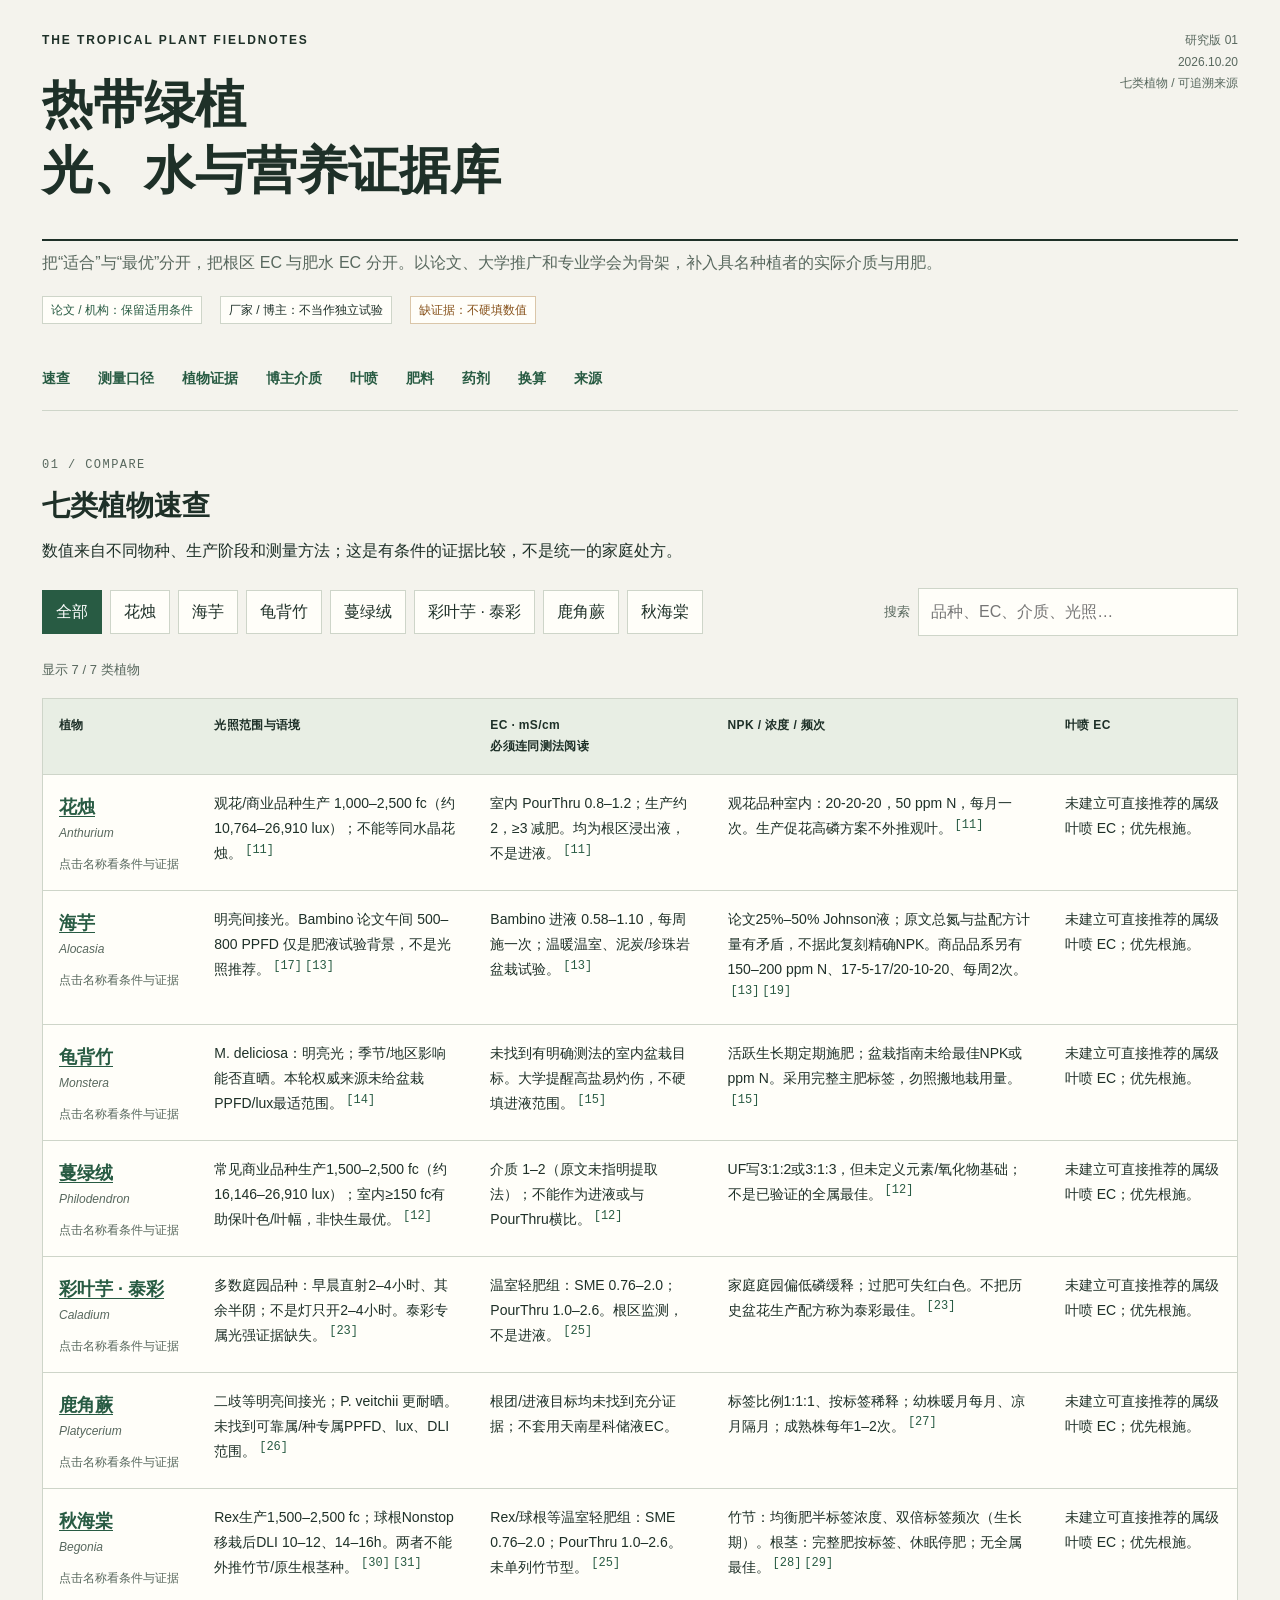
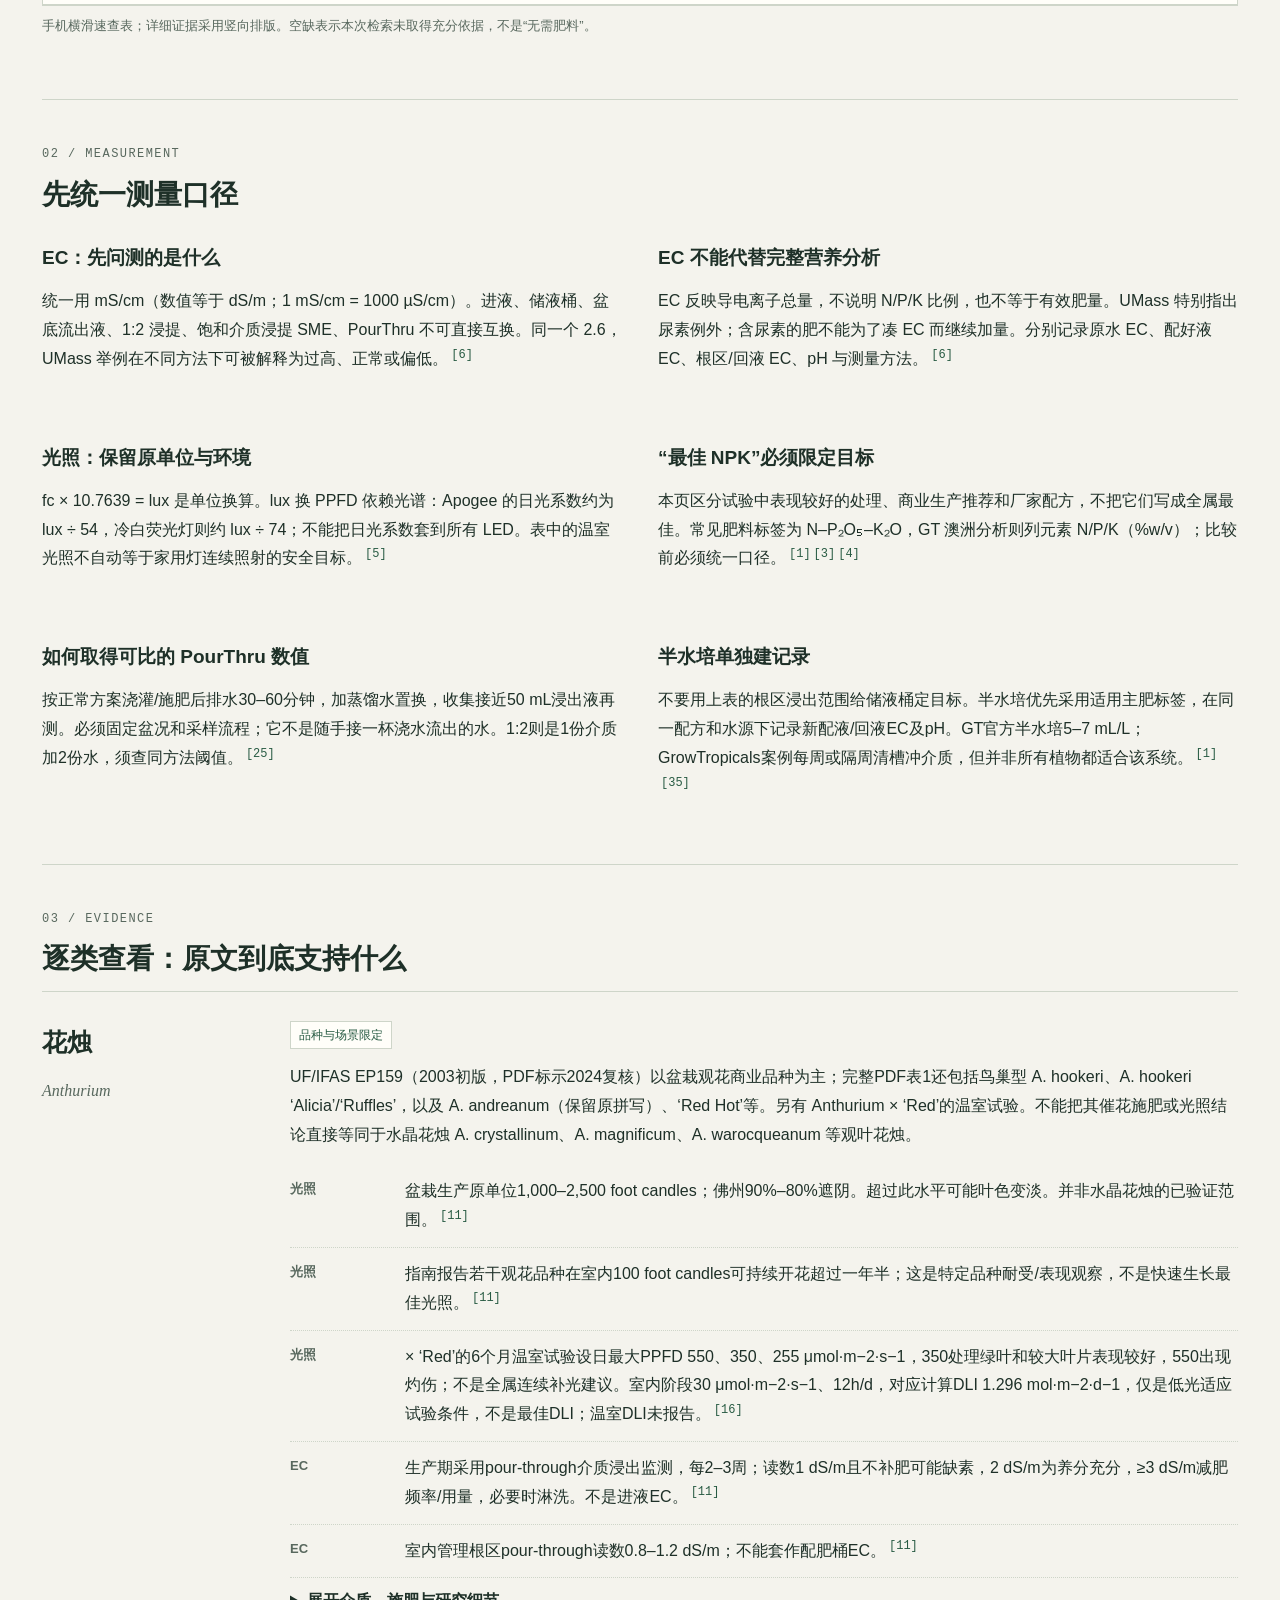
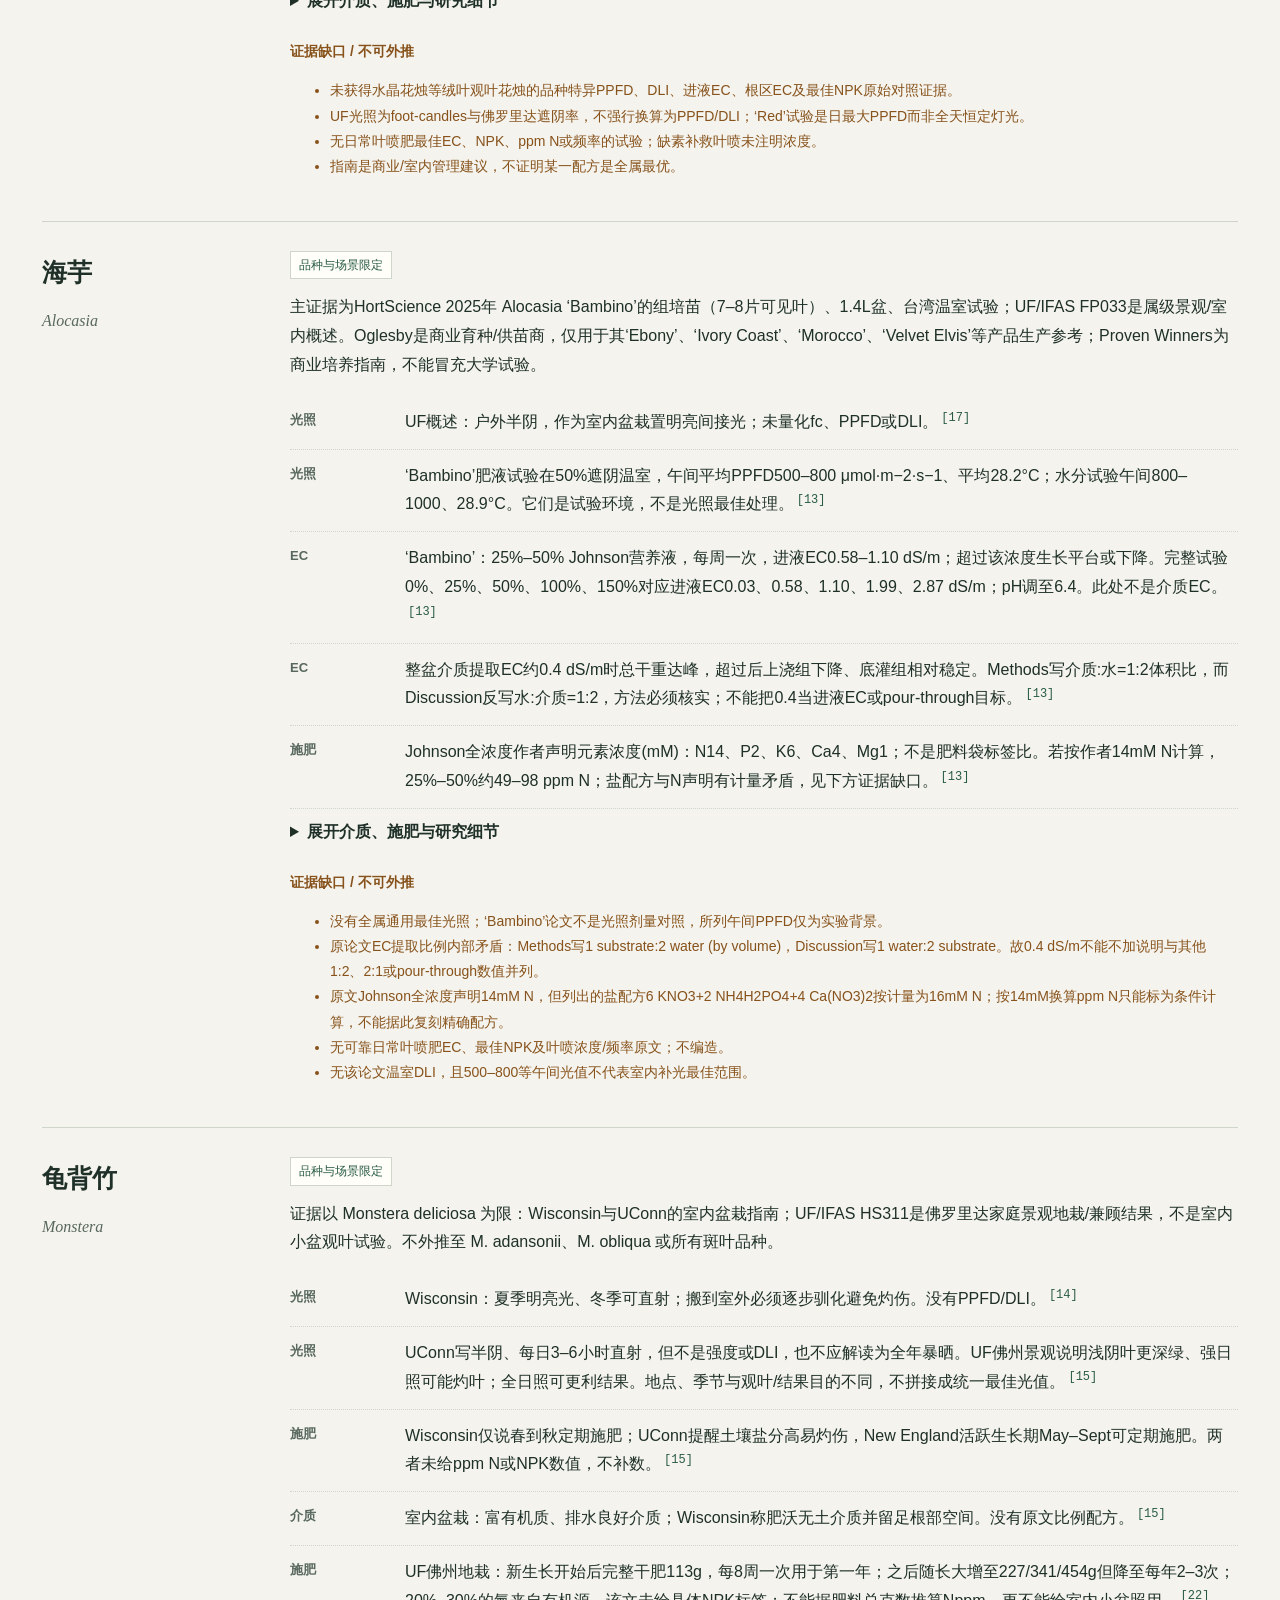
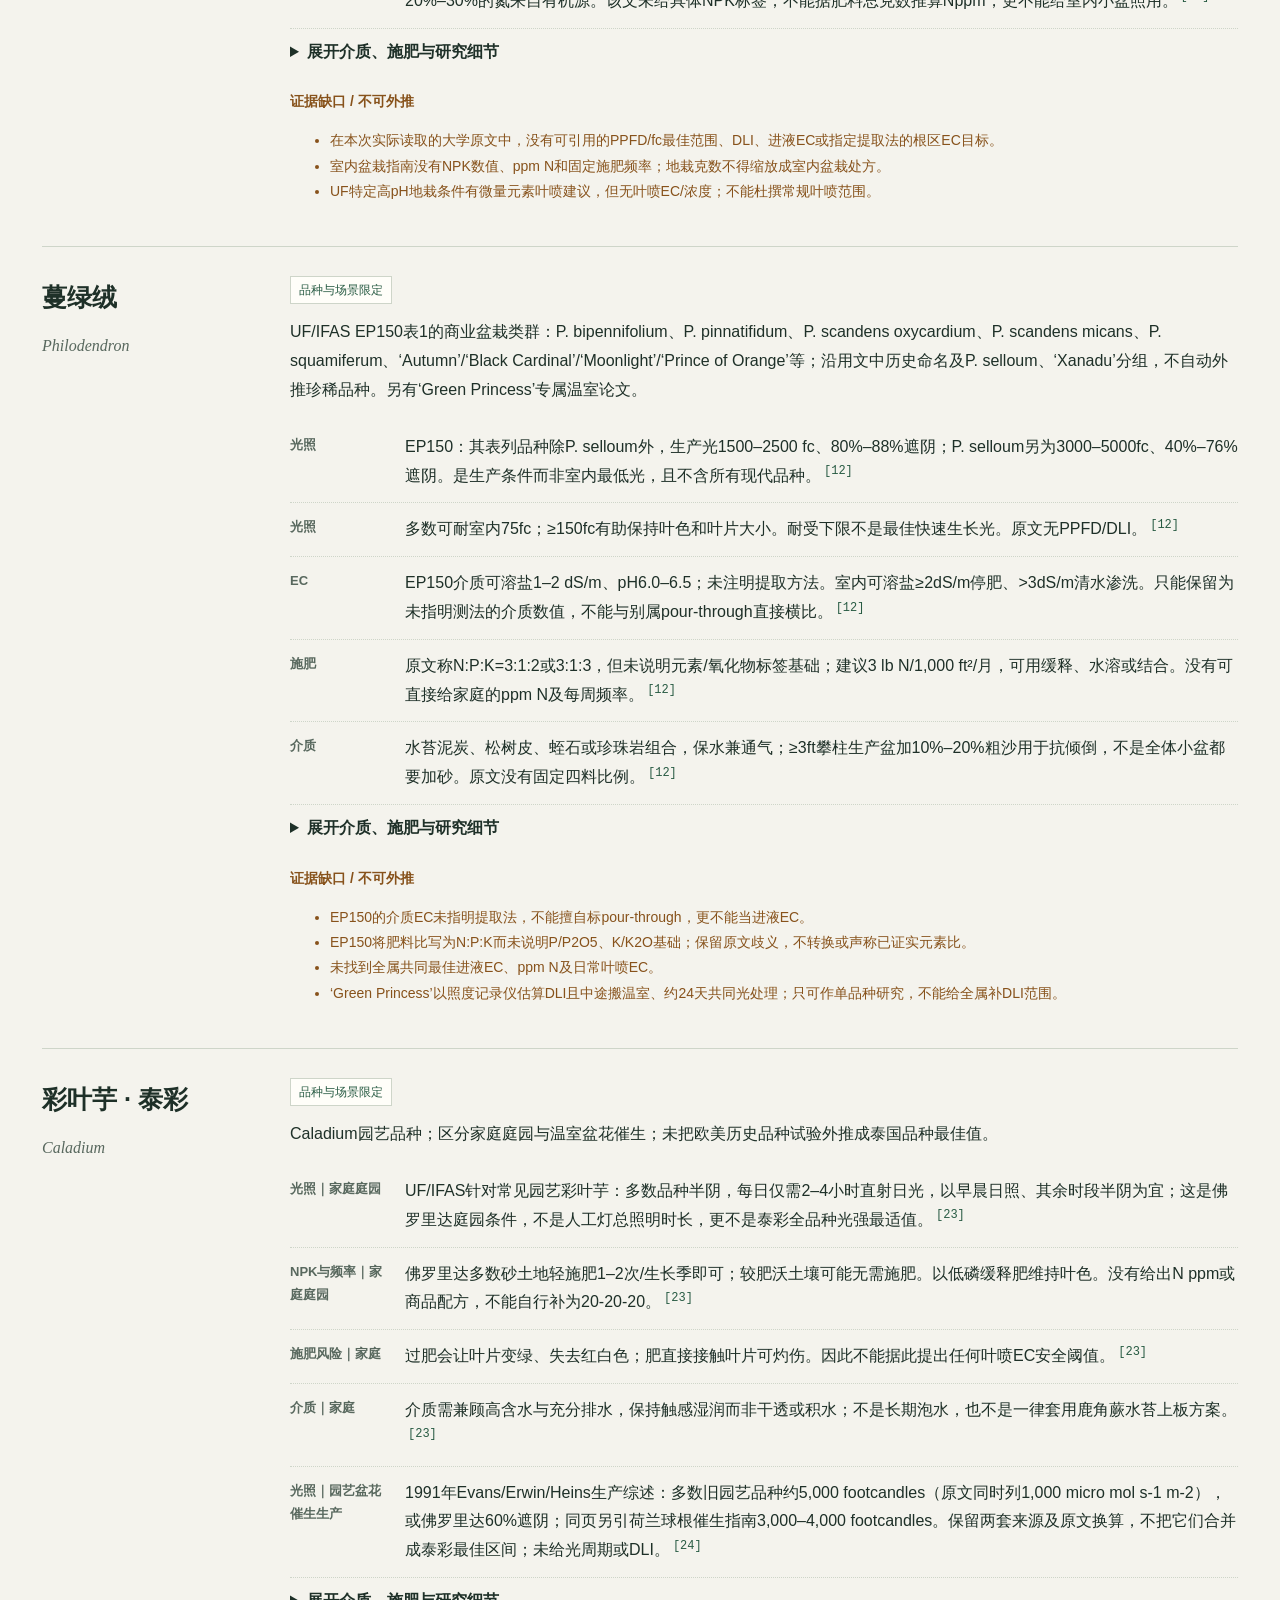
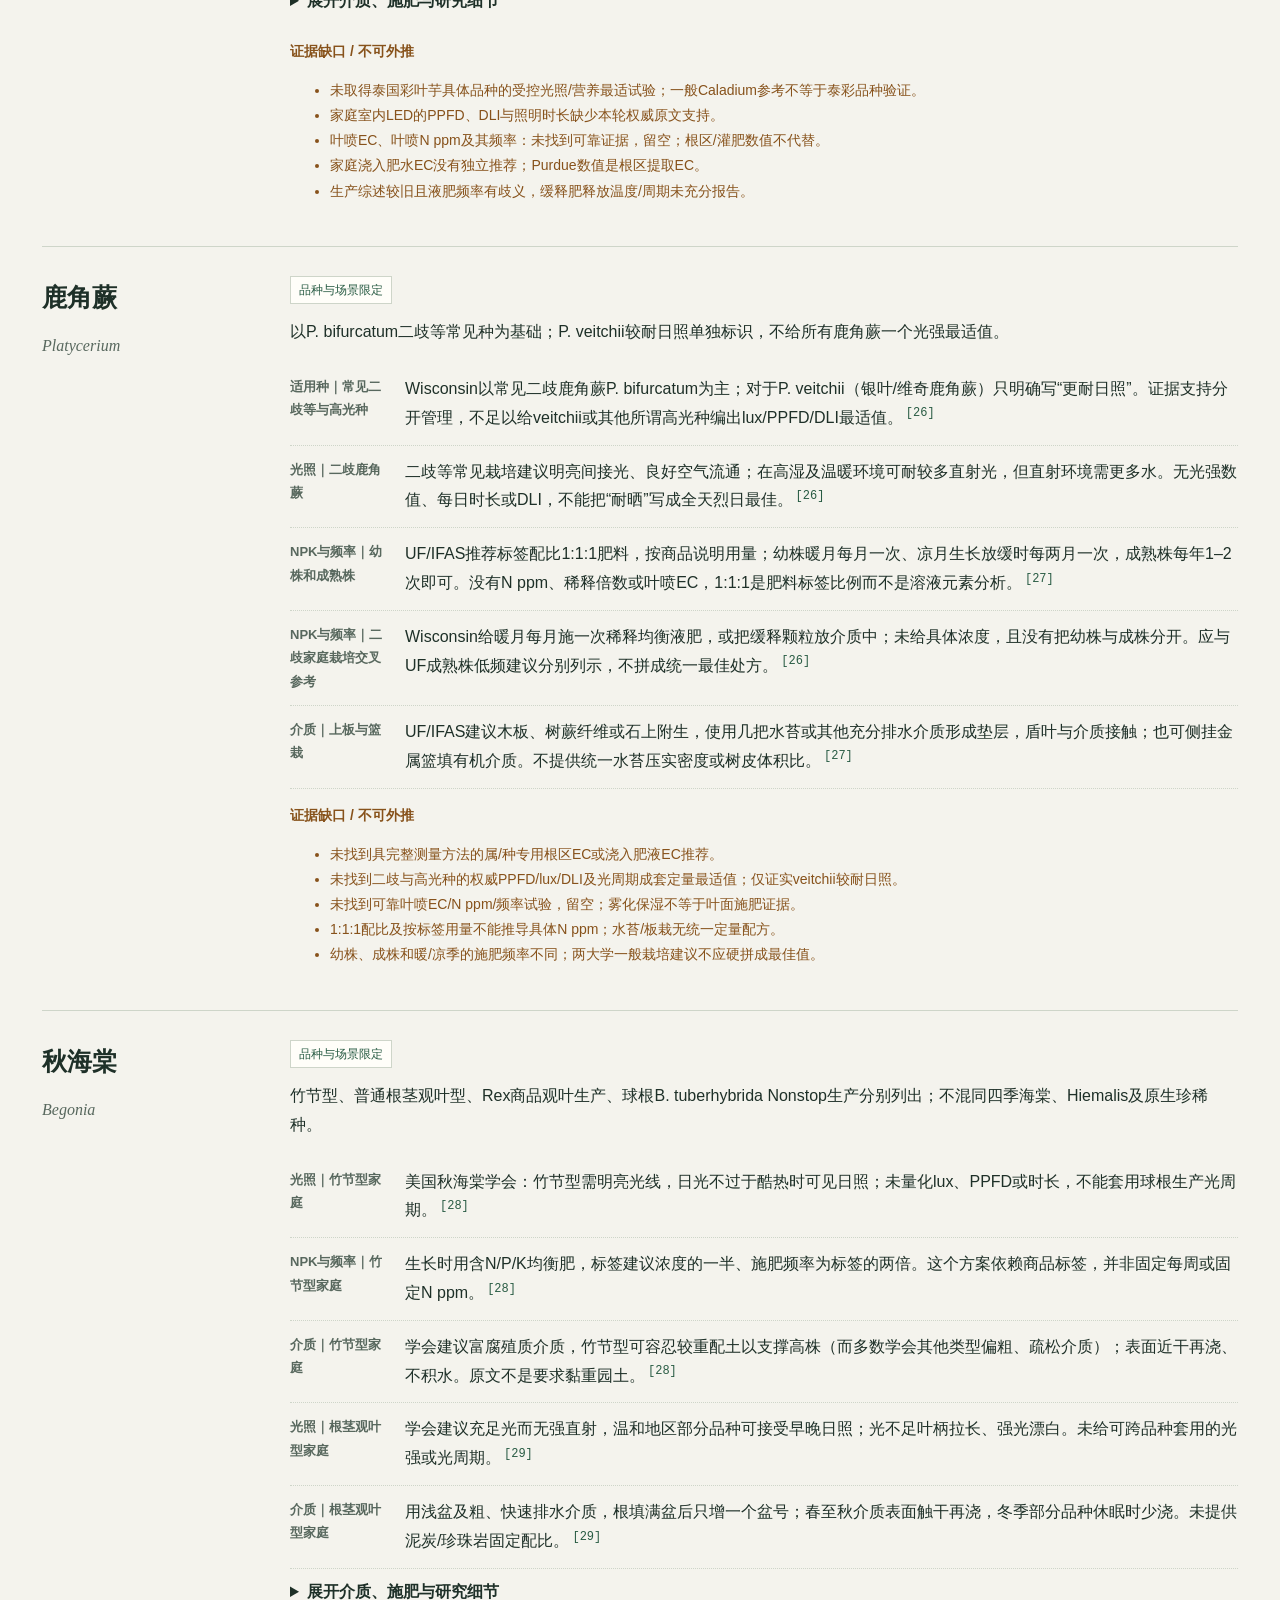
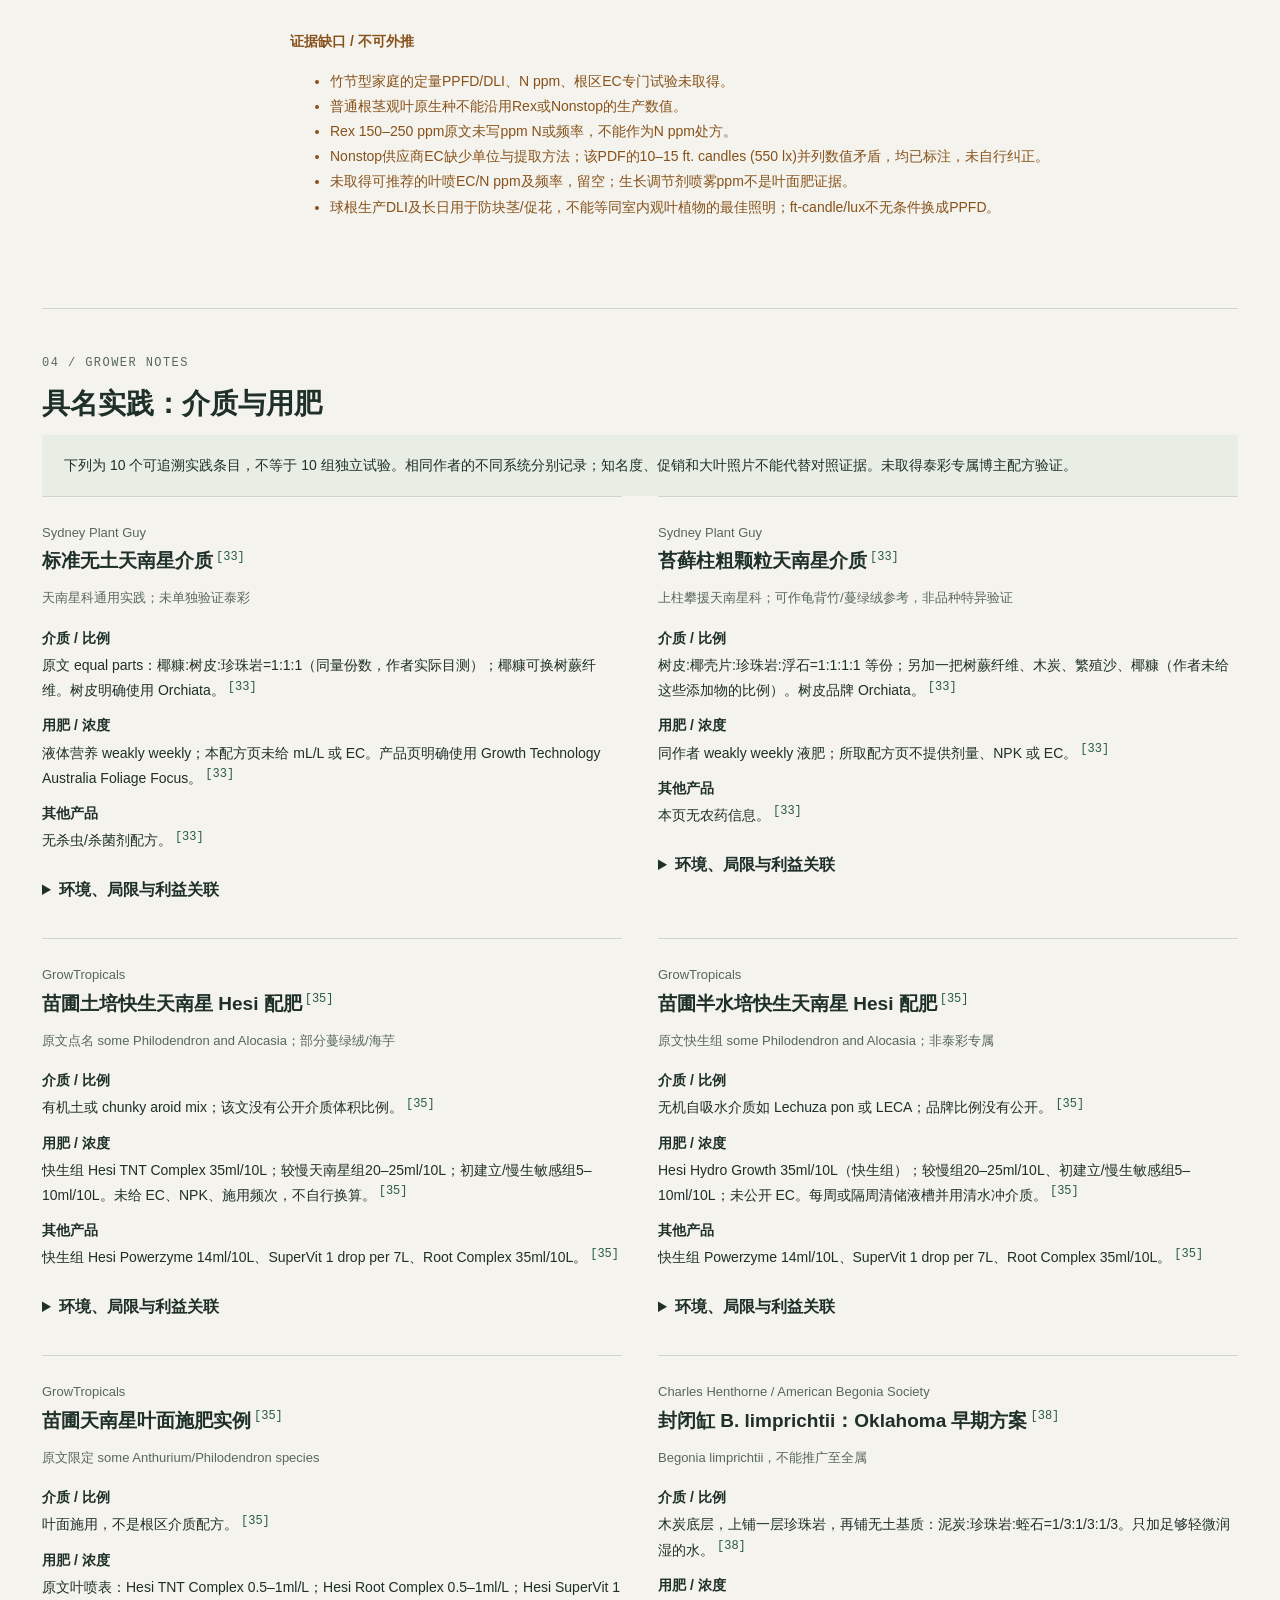
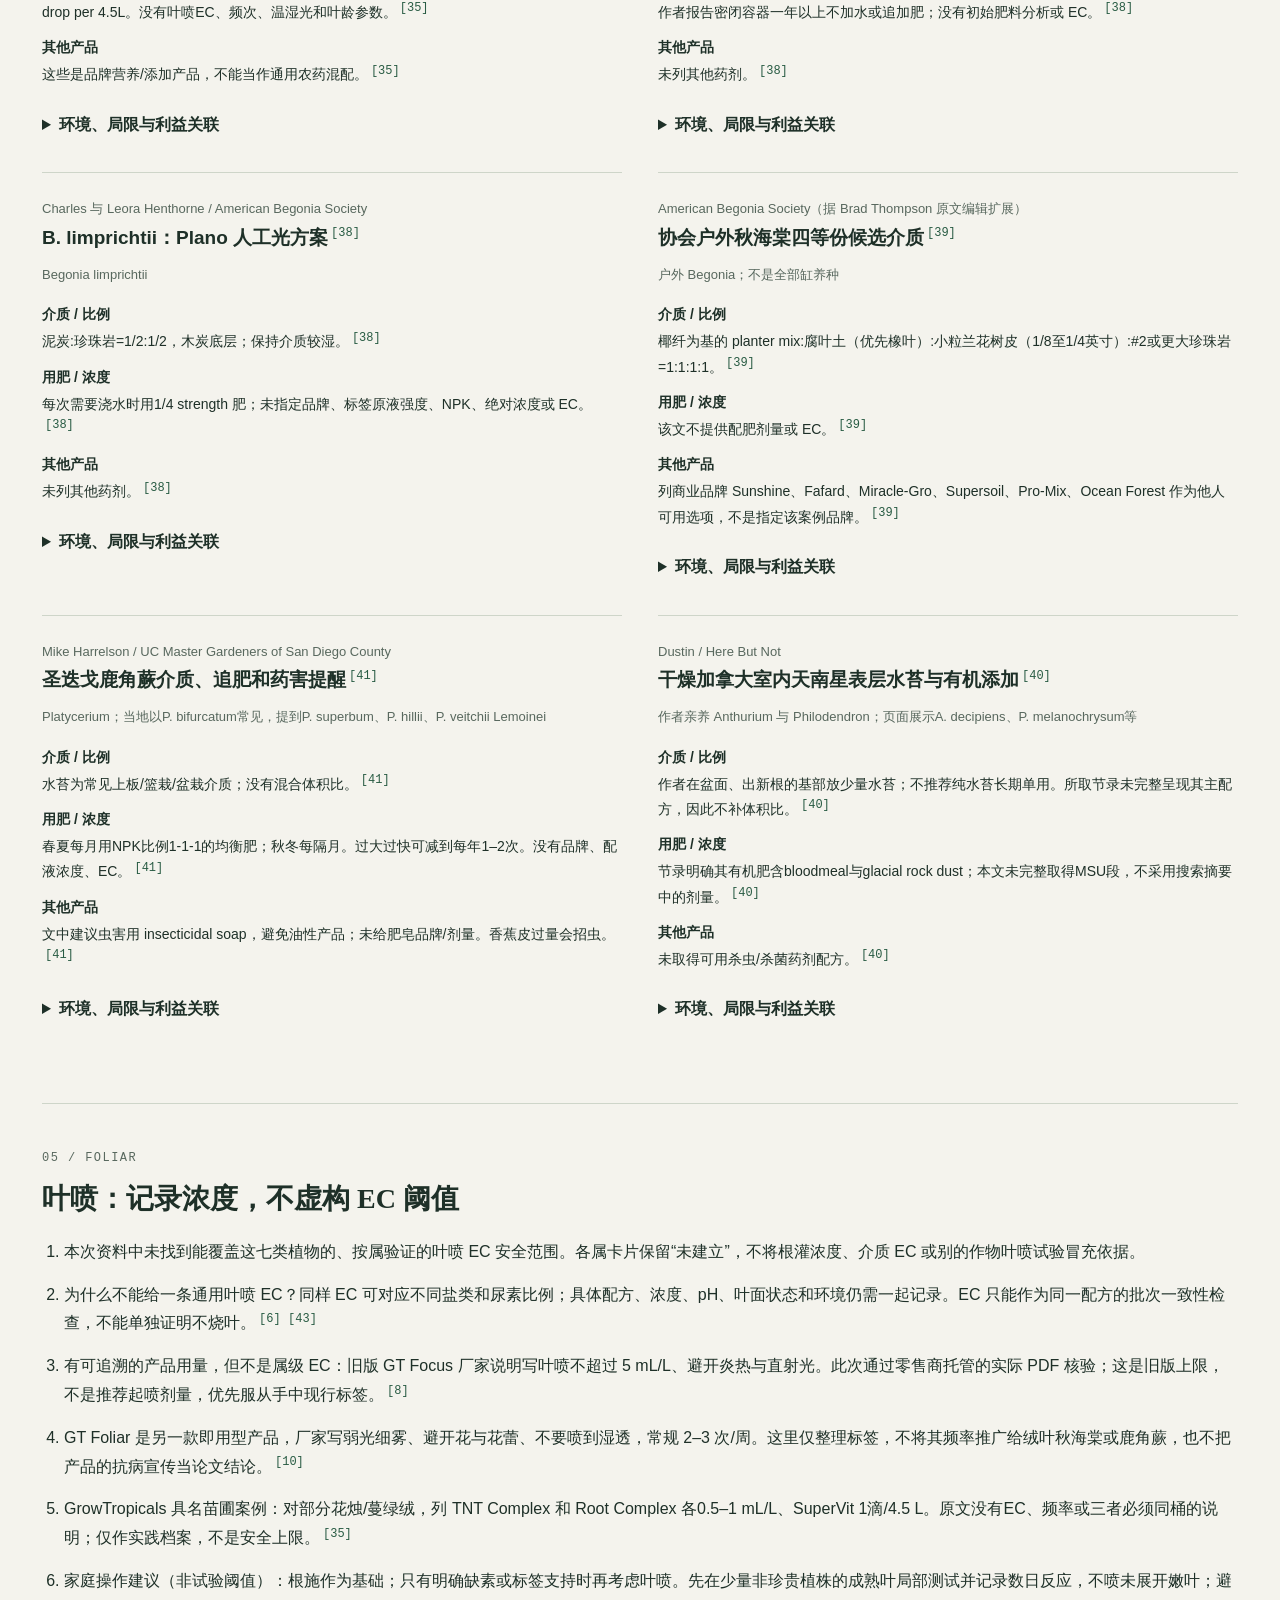
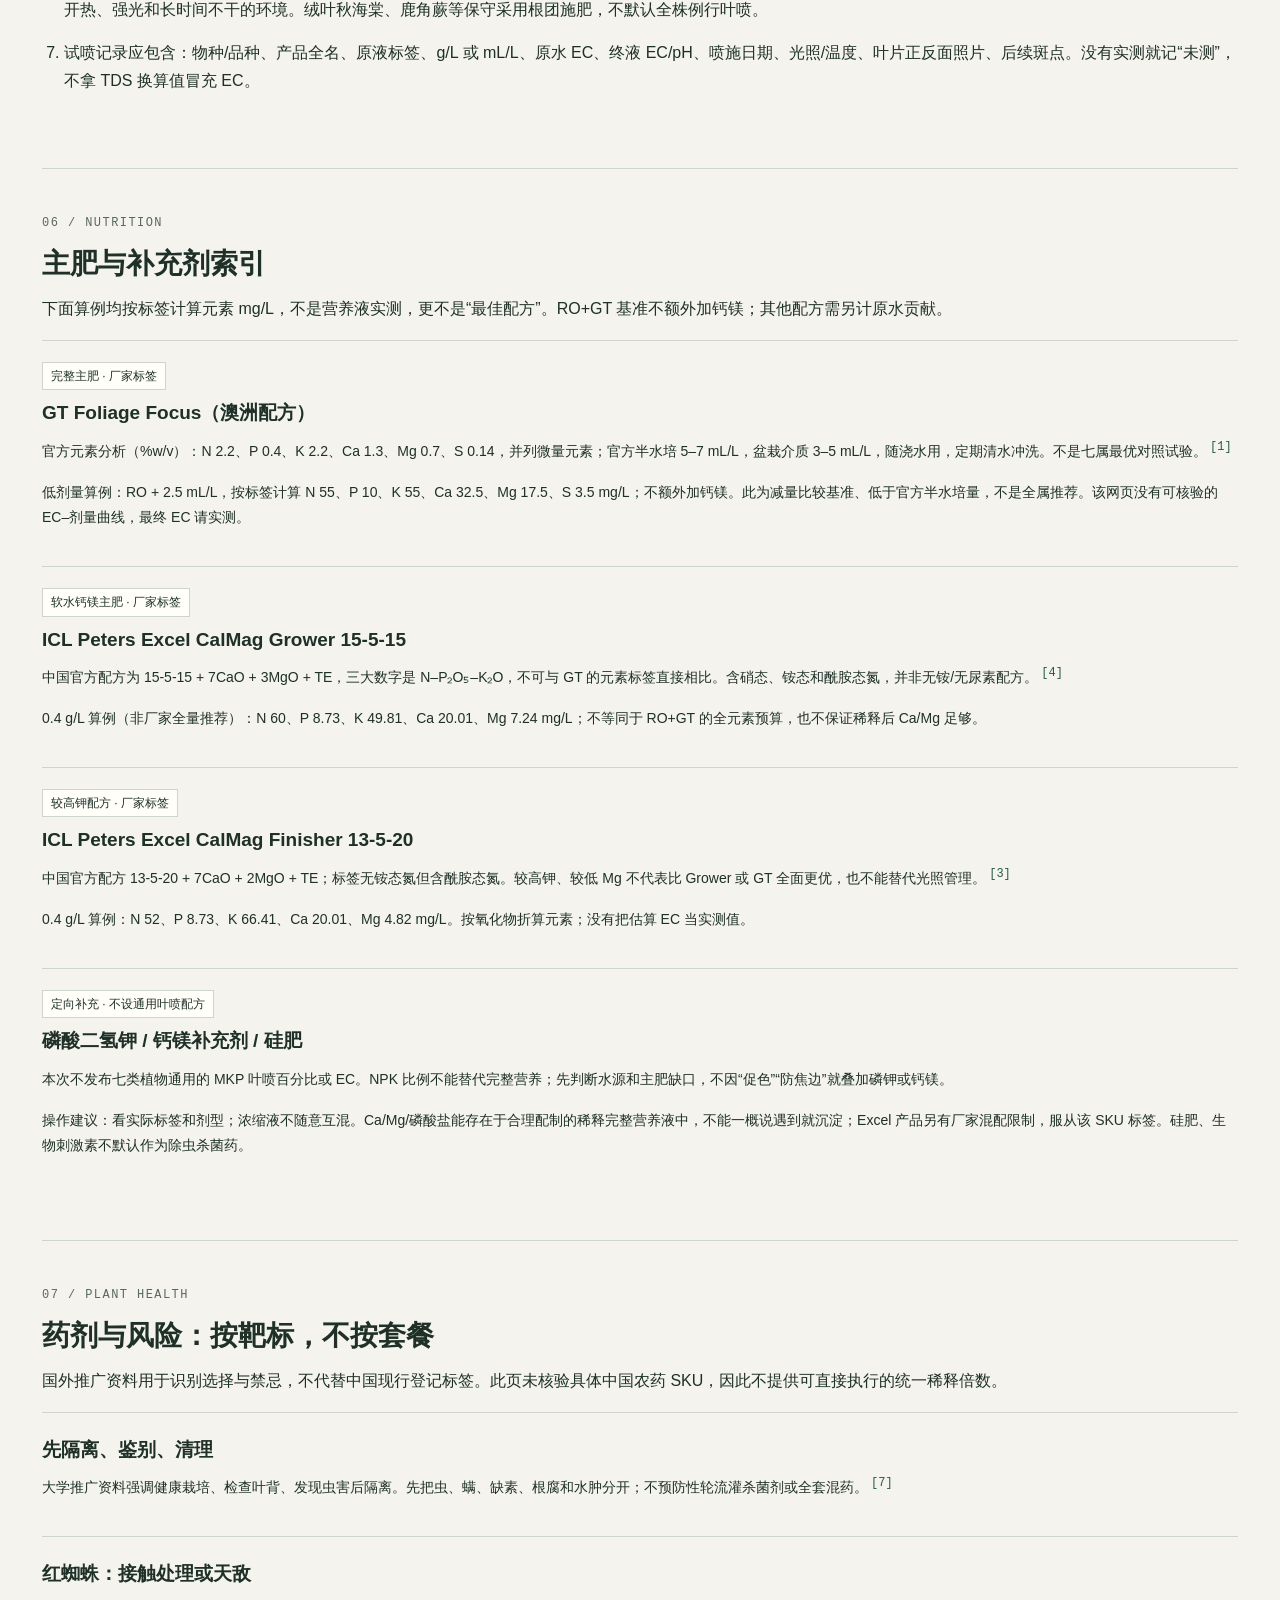
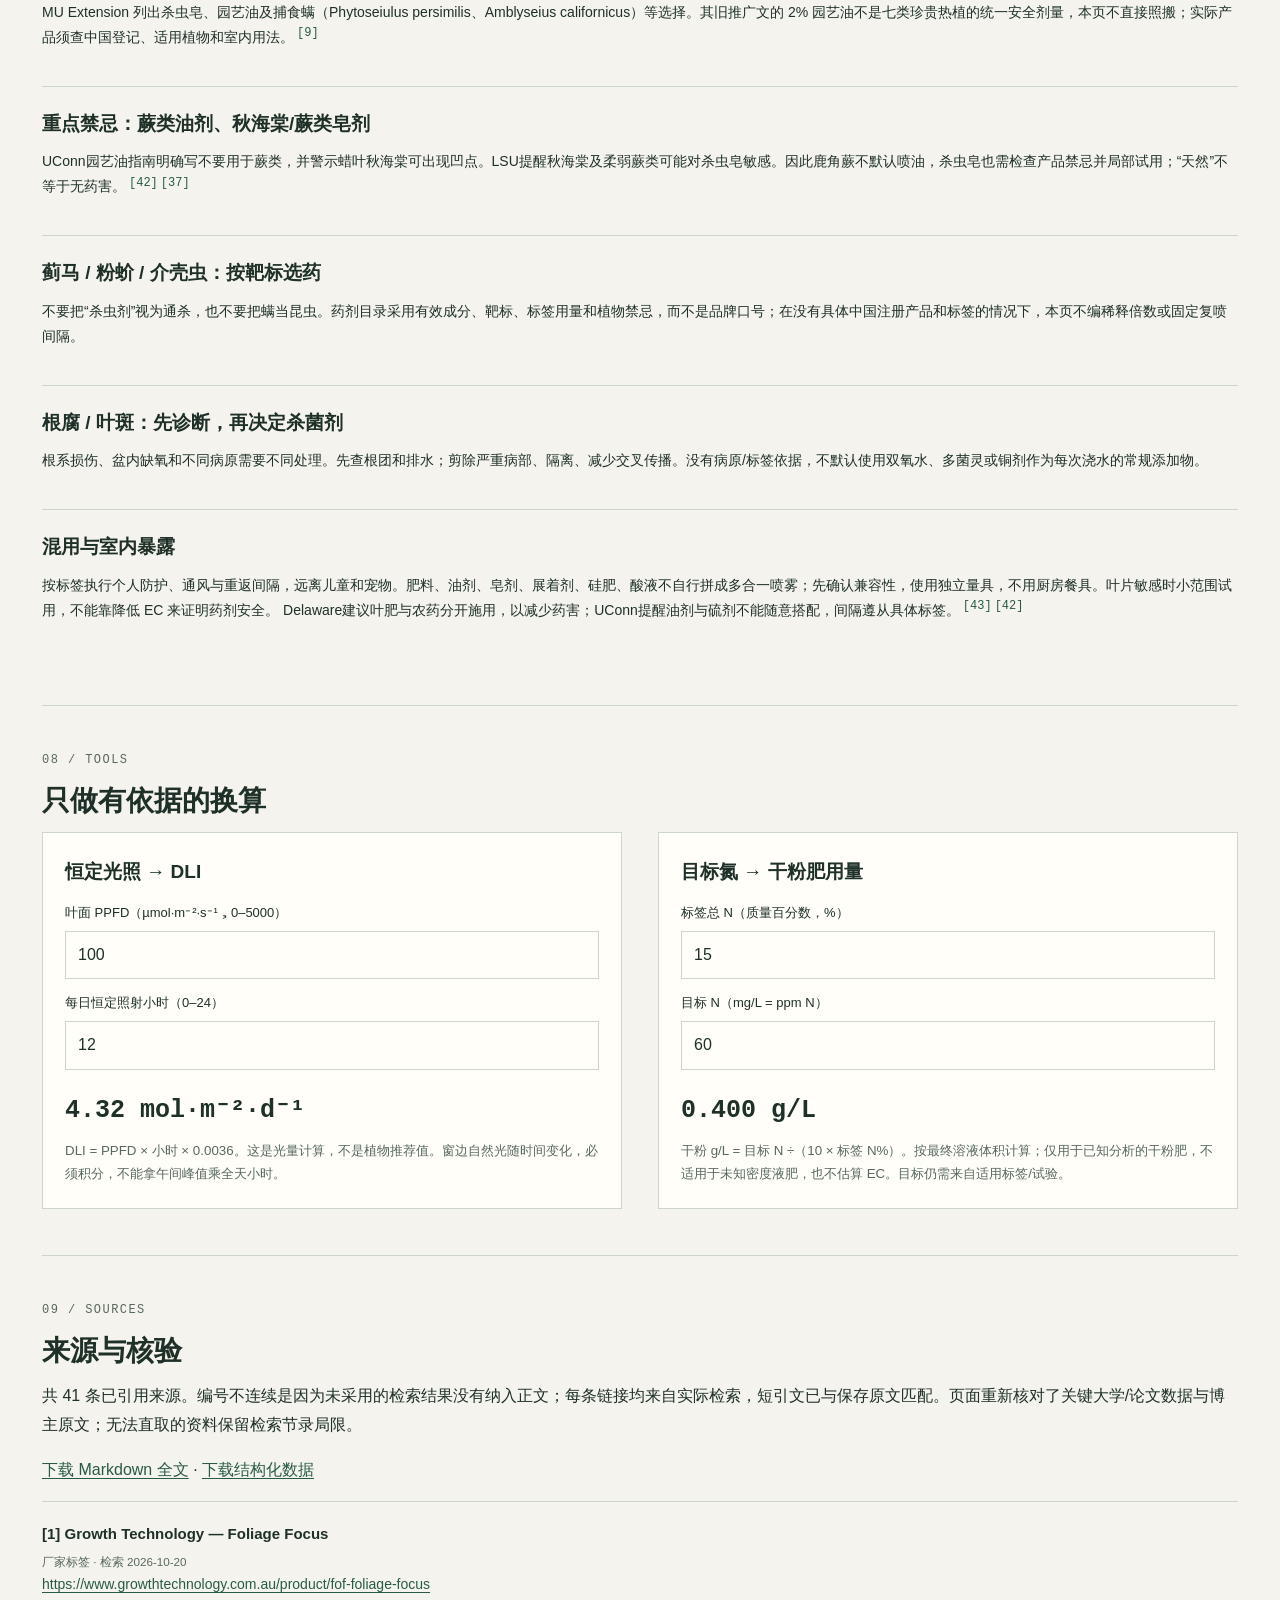
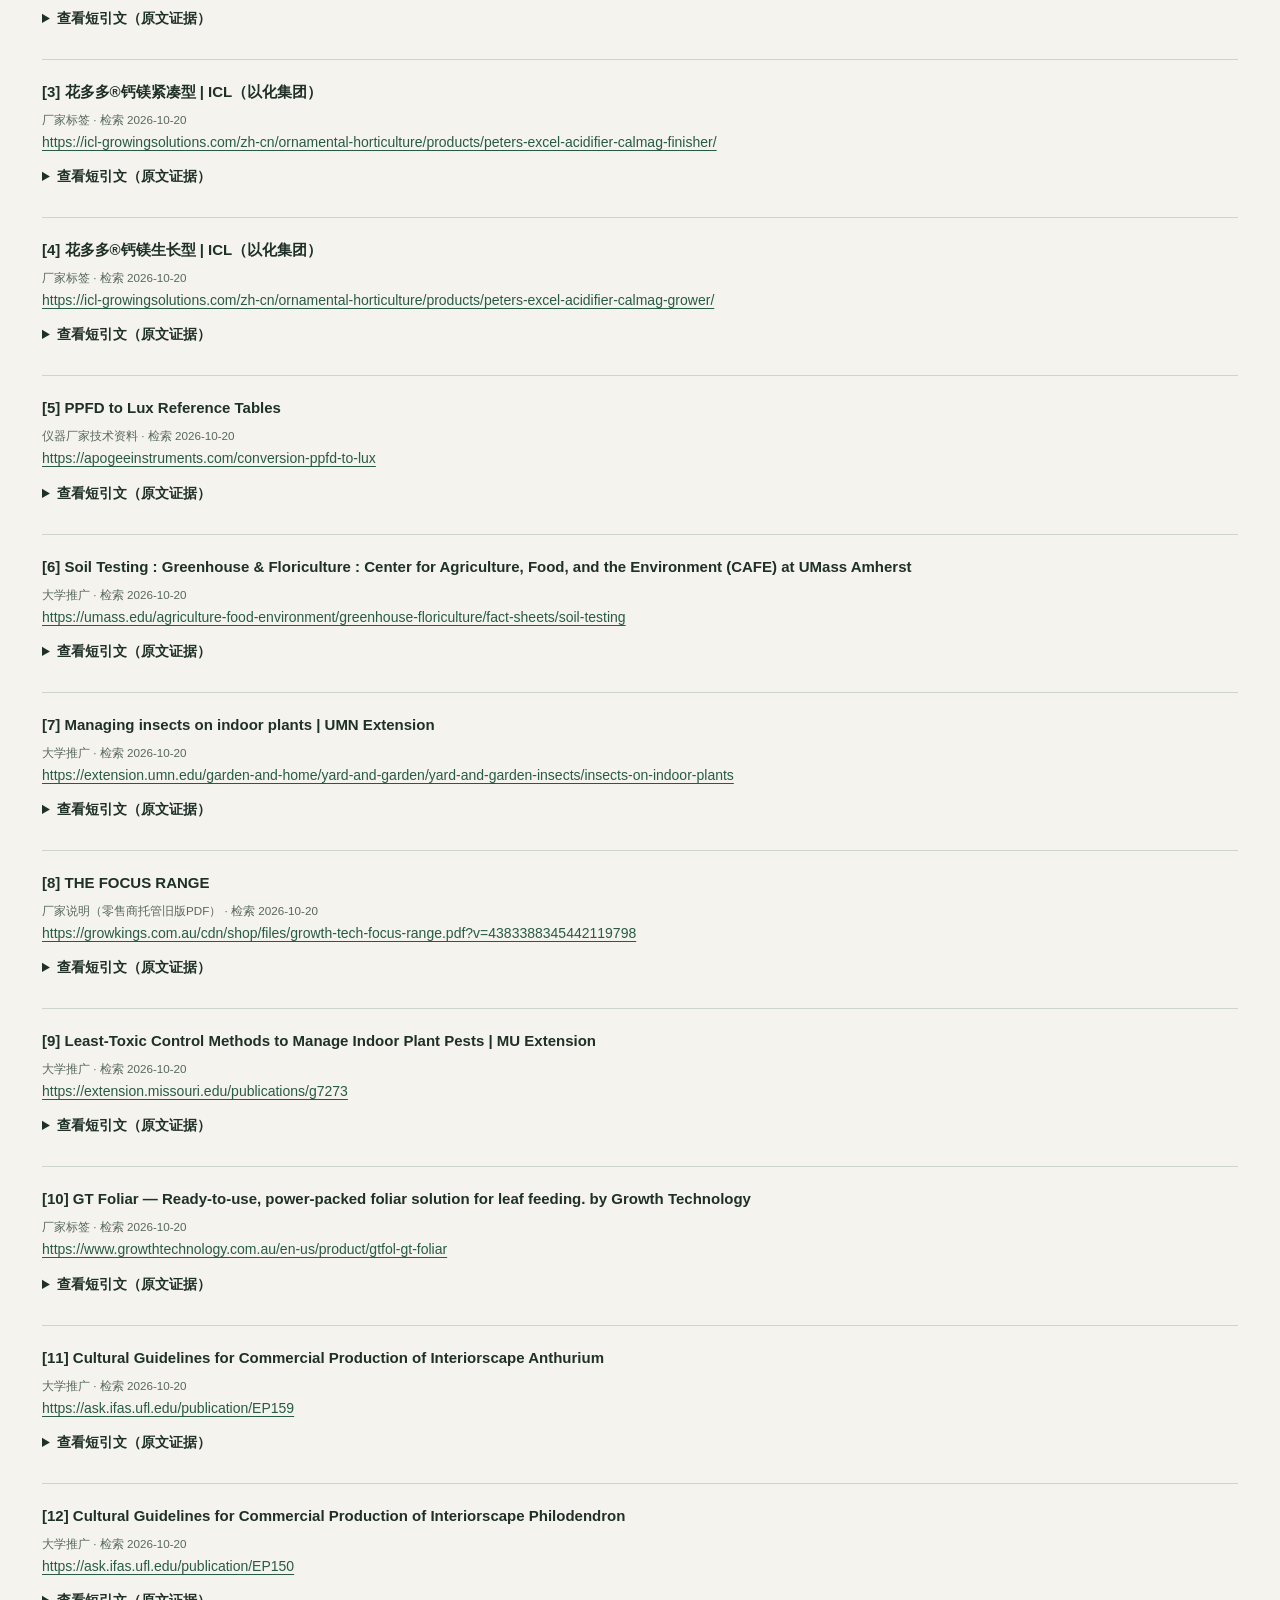
==== green-plants/index.html @ 2fb796f4 "Add cited tropical plant EC, light, nutrition and substrate guide" ====
<!doctype html><html lang="zh-CN"><head><meta charset="utf-8"><meta name="viewport" content="width=device-width,initial-scale=1"><meta name="description" content="七类热带绿植的EC、光照、NPK、叶面肥、介质及药剂证据库，区分论文、大学推广、厂家与种植者实践。"><title>热带绿植 · 光、水与营养证据库</title><link rel="canonical" href="https://shawnq-msft.github.io/green-plants/"><link rel="stylesheet" href="style.css"><link rel="icon" href="data:,"></head><body><header><div class="masthead"><div><div class="brand">THE TROPICAL PLANT FIELDNOTES</div><h1>热带绿植<br>光、水与营养证据库</h1></div><div class="issue">研究版 01<br>2026.10.20<br>七类植物 / 可追溯来源</div></div><p class="intro">把“适合”与“最优”分开，把根区 EC 与肥水 EC 分开。以论文、大学推广和专业学会为骨架，补入具名种植者的实际介质与用肥。</p><div class="legend"><span class="tag authority">论文 / 机构：保留适用条件</span><span class="tag">厂家 / 博主：不当作独立试验</span><span class="tag trial">缺证据：不硬填数值</span></div><nav class="topnav" aria-label="章节导航"><a href="#compare">速查</a><a href="#methods">测量口径</a><a href="#plants">植物证据</a><a href="#practices">博主介质</a><a href="#foliar">叶喷</a><a href="#fertilizer">肥料</a><a href="#ipm">药剂</a><a href="#tools">换算</a><a href="#sources">来源</a></nav></header><main><noscript><p class="note">JavaScript未启用：所有正文仍可阅读；筛选和换算暂不可用。</p></noscript><section id="compare"><div class="kicker">01 / COMPARE</div><h2>七类植物速查</h2><p>数值来自不同物种、生产阶段和测量方法；这是有条件的证据比较，不是统一的家庭处方。</p><div class="filters" role="group" aria-label="植物筛选"><button data-filter="all" aria-pressed="true">全部</button><button data-filter="anthurium" aria-pressed="false">花烛</button><button data-filter="alocasia" aria-pressed="false">海芋</button><button data-filter="monstera" aria-pressed="false">龟背竹</button><button data-filter="philodendron" aria-pressed="false">蔓绿绒</button><button data-filter="caladium" aria-pressed="false">彩叶芋 · 泰彩</button><button data-filter="platycerium" aria-pressed="false">鹿角蕨</button><button data-filter="begonia" aria-pressed="false">秋海棠</button><label for="search" class="small">搜索</label><input id="search" type="search" placeholder="品种、EC、介质、光照…" aria-label="搜索植物资料"></div><p id="result-count" class="result-count" aria-live="polite">显示 7 / 7 类植物</p><div class="table-wrap" tabindex="0" role="region" aria-label="七类植物光照与施肥对比，可横向滚动"><table><thead><tr><th>植物</th><th>光照范围与语境</th><th>EC · mS/cm<br>必须连同测法阅读</th><th>NPK / 浓度 / 频次</th><th>叶喷 EC</th></tr></thead><tbody><tr data-plant="anthurium" data-search="{&quot;id&quot;: &quot;anthurium&quot;, &quot;name&quot;: &quot;花烛&quot;, &quot;scope&quot;: &quot;UF/IFAS EP159（2003初版，PDF标示2024复核）以盆栽观花商业品种为主；完整PDF表1还包括鸟巢型 A. hookeri、A. hookeri ‘Alicia’/‘Ruffles’，以及 A. andreanum（保留原拼写）、‘Red Hot’等。另有 Anthurium × ‘Red’的温室试验。不能把其催花施肥或光照结论直接等同于水晶花烛 A. crystallinum、A. magnificum、A. warocqueanum 等观叶花烛。&quot;, &quot;findings&quot;: [{&quot;topic&quot;: &quot;光照&quot;, &quot;text&quot;: &quot;盆栽生产原单位1,000–2,500 foot candles；佛州90%–80%遮阴。超过此水平可能叶色变淡。并非水晶花烛的已验证范围。[11]&quot;}, {&quot;topic&quot;: &quot;光照&quot;, &quot;text&quot;: &quot;指南报告若干观花品种在室内100 foot candles可持续开花超过一年半；这是特定品种耐受/表现观察，不是快速生长最佳光照。[11]&quot;}, {&quot;topic&quot;: &quot;光照&quot;, &quot;text&quot;: &quot;× ‘Red’的6个月温室试验设日最大PPFD 550、350、255 μmol·m−2·s−1，350处理绿叶和较大叶片表现较好，550出现灼伤；不是全属连续补光建议。室内阶段30 μmol·m−2·s−1、12h/d，对应计算DLI 1.296 mol·m−2·d−1，仅是低光适应试验条件，不是最佳DLI；温室DLI未报告。[16]&quot;}, {&quot;topic&quot;: &quot;EC&quot;, &quot;text&quot;: &quot;生产期采用pour-through介质浸出监测，每2–3周；读数1 dS/m且不补肥可能缺素，2 dS/m为养分充分，≥3 dS/m减肥频率/用量，必要时淋洗。不是进液EC。[11]&quot;}, {&quot;topic&quot;: &quot;EC&quot;, &quot;text&quot;: &quot;室内管理根区pour-through读数0.8–1.2 dS/m；不能套作配肥桶EC。[11]&quot;}, {&quot;topic&quot;: &quot;施肥&quot;, &quot;text&quot;: &quot;生产建议2.5–3.0 lb N/1,000 ft²/月，是面积氮施用量，不是ppm N。原文明示N–P2O5–K2O标签比例：初期3–1–2，促花转1–2–2；不是元素N:P:K，也不是观叶水晶花烛应使用高磷肥的证据。[11]&quot;}, {&quot;topic&quot;: &quot;施肥&quot;, &quot;text&quot;: &quot;观花商业品种室内维护：20–20–20水溶肥，50 ppm N，每月一次。是根部供肥建议，不能当叶喷配方。[11]&quot;}, {&quot;topic&quot;: &quot;介质&quot;, &quot;text&quot;: &quot;指南例方：加拿大泥炭:珍珠岩:树皮=1:1:1；或50%加拿大泥炭+20%泡沫+20%粗蛭石+10%松树皮；pH6.0–6.5。属于原文生产例方，不是博主配方或家庭唯一最佳介质。[11]&quot;}, {&quot;topic&quot;: &quot;叶喷&quot;, &quot;text&quot;: &quot;无常规叶喷肥EC建议。指南建议滴灌/底部灌溉并避免肥液溅叶；缺镁时提及硝酸镁喷施，缺锰时硫酸锰喷施，但没有浓度/频率。喷水除尘不是叶喷肥。[11]&quot;}], &quot;gaps&quot;: [&quot;未获得水晶花烛等绒叶观叶花烛的品种特异PPFD、DLI、进液EC、根区EC及最佳NPK原始对照证据。&quot;, &quot;UF光照为foot-candles与佛罗里达遮阴率，不强行换算为PPFD/DLI；‘Red’试验是日最大PPFD而非全天恒定灯光。&quot;, &quot;无日常叶喷肥最佳EC、NPK、ppm N或频率的试验；缺素补救叶喷未注明浓度。&quot;, &quot;指南是商业/室内管理建议，不证明某一配方是全属最优。&quot;], &quot;latin&quot;: &quot;Anthurium&quot;, &quot;summary&quot;: {&quot;light&quot;: &quot;观花/商业品种生产 1,000–2,500 fc（约 10,764–26,910 lux）；不能等同水晶花烛。[11]&quot;, &quot;ec&quot;: &quot;室内 PourThru 0.8–1.2；生产约 2，≥3 减肥。均为根区浸出液，不是进液。[11]&quot;, &quot;npk&quot;: &quot;观花品种室内：20-20-20，50 ppm N，每月一次。生产促花高磷方案不外推观叶。[11]&quot;, &quot;medium&quot;: &quot;生产例方：泥炭/珍珠岩/树皮 = 1:1:1。[11]&quot;, &quot;foliar&quot;: &quot;未建立可直接推荐的属级叶喷 EC；优先根施。&quot;}}"><td><strong><a href="#plant-anthurium">花烛</a></strong><span class="latin">Anthurium</span><small>点击名称看条件与证据</small></td><td>观花/商业品种生产 1,000–2,500 fc（约 10,764–26,910 lux）；不能等同水晶花烛。<a class="cite" href="#source-11" aria-label="查看来源 11">[11]</a></td><td>室内 PourThru 0.8–1.2；生产约 2，≥3 减肥。均为根区浸出液，不是进液。<a class="cite" href="#source-11" aria-label="查看来源 11">[11]</a></td><td>观花品种室内：20-20-20，50 ppm N，每月一次。生产促花高磷方案不外推观叶。<a class="cite" href="#source-11" aria-label="查看来源 11">[11]</a></td><td>未建立可直接推荐的属级叶喷 EC；优先根施。</td></tr><tr data-plant="alocasia" data-search="{&quot;id&quot;: &quot;alocasia&quot;, &quot;name&quot;: &quot;海芋&quot;, &quot;scope&quot;: &quot;主证据为HortScience 2025年 Alocasia ‘Bambino’的组培苗（7–8片可见叶）、1.4L盆、台湾温室试验；UF/IFAS FP033是属级景观/室内概述。Oglesby是商业育种/供苗商，仅用于其‘Ebony’、‘Ivory Coast’、‘Morocco’、‘Velvet Elvis’等产品生产参考；Proven Winners为商业培养指南，不能冒充大学试验。&quot;, &quot;findings&quot;: [{&quot;topic&quot;: &quot;光照&quot;, &quot;text&quot;: &quot;UF概述：户外半阴，作为室内盆栽置明亮间接光；未量化fc、PPFD或DLI。[17]&quot;}, {&quot;topic&quot;: &quot;光照&quot;, &quot;text&quot;: &quot;‘Bambino’肥液试验在50%遮阴温室，午间平均PPFD500–800 μmol·m−2·s−1、平均28.2°C；水分试验午间800–1000、28.9°C。它们是试验环境，不是光照最佳处理。[13]&quot;}, {&quot;topic&quot;: &quot;EC&quot;, &quot;text&quot;: &quot;‘Bambino’：25%–50% Johnson营养液，每周一次，进液EC0.58–1.10 dS/m；超过该浓度生长平台或下降。完整试验0%、25%、50%、100%、150%对应进液EC0.03、0.58、1.10、1.99、2.87 dS/m；pH调至6.4。此处不是介质EC。[13]&quot;}, {&quot;topic&quot;: &quot;EC&quot;, &quot;text&quot;: &quot;整盆介质提取EC约0.4 dS/m时总干重达峰，超过后上浇组下降、底灌组相对稳定。Methods写介质:水=1:2体积比，而Discussion反写水:介质=1:2，方法必须核实；不能把0.4当进液EC或pour-through目标。[13]&quot;}, {&quot;topic&quot;: &quot;施肥&quot;, &quot;text&quot;: &quot;Johnson全浓度作者声明元素浓度(mM)：N14、P2、K6、Ca4、Mg1；不是肥料袋标签比。若按作者14mM N计算，25%–50%约49–98 ppm N；盐配方与N声明有计量矛盾，见下方证据缺口。[13]&quot;}, {&quot;topic&quot;: &quot;施肥&quot;, &quot;text&quot;: &quot;肥液试验每周一次、不额外浇水：上浇300mL/盆；底灌3–4cm液深浸1–2h后回收。应连同温度、盆容积、介质解释，不直接变成家庭一周一次浇水日历。[13]&quot;}, {&quot;topic&quot;: &quot;介质&quot;, &quot;text&quot;: &quot;‘Bambino’实测用1.4L盆，泥炭:珍珠岩=1:1（体积比）；不是全属唯一最佳配方。[13]&quot;}, {&quot;topic&quot;: &quot;施肥&quot;, &quot;text&quot;: &quot;Oglesby的特定商品品系：液肥150–200 ppm N，每周2次，17–5–17或20–10–20（商品肥料标签，非元素比）。每第3或4次施肥加硫酸镁1 lb/100 Gallons。50%–70%遮阴；介质轻、排水良好，pH5.8–6.2。商业建议与‘Bambino’试验不同，不能合并成统一最优值。[19]&quot;}, {&quot;topic&quot;: &quot;EC&quot;, &quot;text&quot;: &quot;Proven Winners写EC (2:1 Extraction Method)为B(0.6–0.9)，不是进液EC；该页未展开单位及水/介质顺序，保留原方法标签，不与论文0.4或进液0.58–1.10直接换算。其150–200ppm由定义页解释为constant liquid feed，但海芋页未写ppm所指元素，故不据此独立补成ppm N。[18]&quot;}, {&quot;topic&quot;: &quot;商业生产&quot;, &quot;text&quot;: &quot;PW通用定义：Medium=150–200ppm Constant Liquid Feed，建议每3–4次浇水清水淋洗一次、每周测EC。该页N-P-K 2:1:1.5未明确是否氧化物标签，不能声称是海芋经试验验证最佳元素比。[21]&quot;}, {&quot;topic&quot;: &quot;叶喷&quot;, &quot;text&quot;: &quot;本次大学指南、‘Bambino’试验和供苗商原文没有日常叶喷肥的量化方案，尤其没有叶喷EC目标。[13]&quot;}], &quot;gaps&quot;: [&quot;没有全属通用最佳光照；‘Bambino’论文不是光照剂量对照，所列午间PPFD仅为实验背景。&quot;, &quot;原论文EC提取比例内部矛盾：Methods写1 substrate:2 water (by volume)，Discussion写1 water:2 substrate。故0.4 dS/m不能不加说明与其他1:2、2:1或pour-through数值并列。&quot;, &quot;原文Johnson全浓度声明14mM N，但列出的盐配方6 KNO3+2 NH4H2PO4+4 Ca(NO3)2按计量为16mM N；按14mM换算ppm N只能标为条件计算，不能据此复刻精确配方。&quot;, &quot;无可靠日常叶喷肥EC、最佳NPK及叶喷浓度/频率原文；不编造。&quot;, &quot;无该论文温室DLI，且500–800等午间光值不代表室内补光最佳范围。&quot;], &quot;latin&quot;: &quot;Alocasia&quot;, &quot;summary&quot;: {&quot;light&quot;: &quot;明亮间接光。Bambino 论文午间 500–800 PPFD 仅是肥液试验背景，不是光照推荐。[17][13]&quot;, &quot;ec&quot;: &quot;Bambino 进液 0.58–1.10，每周施一次；温暖温室、泥炭/珍珠岩盆栽试验。[13]&quot;, &quot;npk&quot;: &quot;论文25%–50% Johnson液；原文总氮与盐配方计量有矛盾，不据此复刻精确NPK。商品品系另有150–200 ppm N、17-5-17/20-10-20、每周2次。[13][19]&quot;, &quot;medium&quot;: &quot;Bambino论文：泥炭/珍珠岩 = 1:1（体积），1.4 L盆。[13]&quot;, &quot;foliar&quot;: &quot;未建立可直接推荐的属级叶喷 EC；优先根施。&quot;}}"><td><strong><a href="#plant-alocasia">海芋</a></strong><span class="latin">Alocasia</span><small>点击名称看条件与证据</small></td><td>明亮间接光。Bambino 论文午间 500–800 PPFD 仅是肥液试验背景，不是光照推荐。<a class="cite" href="#source-17" aria-label="查看来源 17">[17]</a><a class="cite" href="#source-13" aria-label="查看来源 13">[13]</a></td><td>Bambino 进液 0.58–1.10，每周施一次；温暖温室、泥炭/珍珠岩盆栽试验。<a class="cite" href="#source-13" aria-label="查看来源 13">[13]</a></td><td>论文25%–50% Johnson液；原文总氮与盐配方计量有矛盾，不据此复刻精确NPK。商品品系另有150–200 ppm N、17-5-17/20-10-20、每周2次。<a class="cite" href="#source-13" aria-label="查看来源 13">[13]</a><a class="cite" href="#source-19" aria-label="查看来源 19">[19]</a></td><td>未建立可直接推荐的属级叶喷 EC；优先根施。</td></tr><tr data-plant="monstera" data-search="{&quot;id&quot;: &quot;monstera&quot;, &quot;name&quot;: &quot;龟背竹&quot;, &quot;scope&quot;: &quot;证据以 Monstera deliciosa 为限：Wisconsin与UConn的室内盆栽指南；UF/IFAS HS311是佛罗里达家庭景观地栽/兼顾结果，不是室内小盆观叶试验。不外推至 M. adansonii、M. obliqua 或所有斑叶品种。&quot;, &quot;findings&quot;: [{&quot;topic&quot;: &quot;光照&quot;, &quot;text&quot;: &quot;Wisconsin：夏季明亮光、冬季可直射；搬到室外必须逐步驯化避免灼伤。没有PPFD/DLI。[14]&quot;}, {&quot;topic&quot;: &quot;光照&quot;, &quot;text&quot;: &quot;UConn写半阴、每日3–6小时直射，但不是强度或DLI，也不应解读为全年暴晒。UF佛州景观说明浅阴叶更深绿、强日照可能灼叶；全日照可更利结果。地点、季节与观叶/结果目的不同，不拼接成统一最佳光值。[15]&quot;}, {&quot;topic&quot;: &quot;施肥&quot;, &quot;text&quot;: &quot;Wisconsin仅说春到秋定期施肥；UConn提醒土壤盐分高易灼伤，New England活跃生长期May–Sept可定期施肥。两者未给ppm N或NPK数值，不补数。[15]&quot;}, {&quot;topic&quot;: &quot;介质&quot;, &quot;text&quot;: &quot;室内盆栽：富有机质、排水良好介质；Wisconsin称肥沃无土介质并留足根部空间。没有原文比例配方。[15]&quot;}, {&quot;topic&quot;: &quot;施肥&quot;, &quot;text&quot;: &quot;UF佛州地栽：新生长开始后完整干肥113g，每8周一次用于第一年；之后随长大增至227/341/454g但降至每年2–3次；20%–30%的氮来自有机源。该文未给具体NPK标签；不能据肥料总克数推算Nppm，更不能给室内小盆照用。[22]&quot;}, {&quot;topic&quot;: &quot;叶喷&quot;, &quot;text&quot;: &quot;UF仅就高石灰性高pH7–8.5土壤：Zn/Mn/Mg叶面施用比土施更有效；微量元素生长期每年2–3次。没有喷液EC、浓度及常规NPK叶喷方案；铁另以适配土壤pH的螯合铁土壤灌施。[22]&quot;}], &quot;gaps&quot;: [&quot;在本次实际读取的大学原文中，没有可引用的PPFD/fc最佳范围、DLI、进液EC或指定提取法的根区EC目标。&quot;, &quot;室内盆栽指南没有NPK数值、ppm N和固定施肥频率；地栽克数不得缩放成室内盆栽处方。&quot;, &quot;UF特定高pH地栽条件有微量元素叶喷建议，但无叶喷EC/浓度；不能杜撰常规叶喷范围。&quot;], &quot;latin&quot;: &quot;Monstera&quot;, &quot;summary&quot;: {&quot;light&quot;: &quot;M. deliciosa：明亮光；季节/地区影响能否直晒。本轮权威来源未给盆栽PPFD/lux最适范围。[14]&quot;, &quot;ec&quot;: &quot;未找到有明确测法的室内盆栽目标。大学提醒高盐易灼伤，不硬填进液范围。[15]&quot;, &quot;npk&quot;: &quot;活跃生长期定期施肥；盆栽指南未给最佳NPK或ppm N。采用完整主肥标签，勿照搬地栽用量。[15]&quot;, &quot;medium&quot;: &quot;富有机质、排水良好的介质；定量博主配方见下方。[15]&quot;, &quot;foliar&quot;: &quot;未建立可直接推荐的属级叶喷 EC；优先根施。&quot;}}"><td><strong><a href="#plant-monstera">龟背竹</a></strong><span class="latin">Monstera</span><small>点击名称看条件与证据</small></td><td>M. deliciosa：明亮光；季节/地区影响能否直晒。本轮权威来源未给盆栽PPFD/lux最适范围。<a class="cite" href="#source-14" aria-label="查看来源 14">[14]</a></td><td>未找到有明确测法的室内盆栽目标。大学提醒高盐易灼伤，不硬填进液范围。<a class="cite" href="#source-15" aria-label="查看来源 15">[15]</a></td><td>活跃生长期定期施肥；盆栽指南未给最佳NPK或ppm N。采用完整主肥标签，勿照搬地栽用量。<a class="cite" href="#source-15" aria-label="查看来源 15">[15]</a></td><td>未建立可直接推荐的属级叶喷 EC；优先根施。</td></tr><tr data-plant="philodendron" data-search="{&quot;id&quot;: &quot;philodendron&quot;, &quot;name&quot;: &quot;蔓绿绒&quot;, &quot;scope&quot;: &quot;UF/IFAS EP150表1的商业盆栽类群：P. bipennifolium、P. pinnatifidum、P. scandens oxycardium、P. scandens micans、P. squamiferum、‘Autumn’/‘Black Cardinal’/‘Moonlight’/‘Prince of Orange’等；沿用文中历史命名及P. selloum、‘Xanadu’分组，不自动外推珍稀品种。另有‘Green Princess’专属温室论文。&quot;, &quot;findings&quot;: [{&quot;topic&quot;: &quot;光照&quot;, &quot;text&quot;: &quot;EP150：其表列品种除P. selloum外，生产光1500–2500 fc、80%–88%遮阴；P. selloum另为3000–5000fc、40%–76%遮阴。是生产条件而非室内最低光，且不含所有现代品种。[12]&quot;}, {&quot;topic&quot;: &quot;光照&quot;, &quot;text&quot;: &quot;多数可耐室内75fc；≥150fc有助保持叶色和叶片大小。耐受下限不是最佳快速生长光。原文无PPFD/DLI。[12]&quot;}, {&quot;topic&quot;: &quot;EC&quot;, &quot;text&quot;: &quot;EP150介质可溶盐1–2 dS/m、pH6.0–6.5；未注明提取方法。室内可溶盐≥2dS/m停肥、&gt;3dS/m清水渗洗。只能保留为未指明测法的介质数值，不能与别属pour-through直接横比。[12]&quot;}, {&quot;topic&quot;: &quot;施肥&quot;, &quot;text&quot;: &quot;原文称N:P:K=3:1:2或3:1:3，但未说明元素/氧化物标签基础；建议3 lb N/1,000 ft²/月，可用缓释、水溶或结合。没有可直接给家庭的ppm N及每周频率。[12]&quot;}, {&quot;topic&quot;: &quot;介质&quot;, &quot;text&quot;: &quot;水苔泥炭、松树皮、蛭石或珍珠岩组合，保水兼通气；≥3ft攀柱生产盆加10%–20%粗沙用于抗倾倒，不是全体小盆都要加砂。原文没有固定四料比例。[12]&quot;}, {&quot;topic&quot;: &quot;光照&quot;, &quot;text&quot;: &quot;‘Green Princess’24周温室试验：高光与低光平均DLI分别3.6615与2.661（论文以DLI标记，按定义单位mol·m−2·d−1）；两个温室高/低各为4.246/3.347与3.077/1.975。高光组整体更有利株高、叶绿素和消费者品质评价。这是该试验两档比较，不是整个属2.661–3.6615最佳范围。[20]&quot;}, {&quot;topic&quot;: &quot;施肥&quot;, &quot;text&quot;: &quot;‘Green Princess’6英寸杜鹃盆、60%加拿大泥炭+40%珍珠岩；对照20–6–9缓释肥2.4g/盆（180d产品），比较18–6–8与15–7–15+2MgO的75/100/125%对照氮量。消费者评价其他肥料处理未胜对照，作者建议环境相同下用受试最低量/最便宜产品约90天补施；不是证明20–6–9全属最佳。[20]&quot;}, {&quot;topic&quot;: &quot;EC&quot;, &quot;text&quot;: &quot;‘Green Princess’论文把EC换算TDS来监测施肥，却将150ppm foliage推荐与浸出液养分判断联系；TDS不是氮实测值。其EC/TDS图不能拿来补全属的最佳ppm N或进液EC。[20]&quot;}, {&quot;topic&quot;: &quot;叶喷&quot;, &quot;text&quot;: &quot;没有日常叶喷肥EC/ppm N最佳试验。EP150 PDF表3警告液肥在卷叶中干燥可灼伤，并给20–20–20≤2lb/100gal的情景性避免药肥害建议；这不是叶喷最佳配方，不能以EC换算后推广。[12]&quot;}], &quot;gaps&quot;: [&quot;EP150的介质EC未指明提取法，不能擅自标pour-through，更不能当进液EC。&quot;, &quot;EP150将肥料比写为N:P:K而未说明P/P2O5、K/K2O基础；保留原文歧义，不转换或声称已证实元素比。&quot;, &quot;未找到全属共同最佳进液EC、ppm N及日常叶喷EC。&quot;, &quot;‘Green Princess’以照度记录仪估算DLI且中途搬温室、约24天共同光处理；只可作单品种研究，不能给全属补DLI范围。&quot;], &quot;latin&quot;: &quot;Philodendron&quot;, &quot;summary&quot;: {&quot;light&quot;: &quot;常见商业品种生产1,500–2,500 fc（约 16,146–26,910 lux）；室内≥150 fc有助保叶色/叶幅，非快生最优。[12]&quot;, &quot;ec&quot;: &quot;介质 1–2（原文未指明提取法）；不能作为进液或与PourThru横比。[12]&quot;, &quot;npk&quot;: &quot;UF写3:1:2或3:1:3，但未定义元素/氧化物基础；不是已验证的全属最佳。[12]&quot;, &quot;medium&quot;: &quot;泥炭、树皮、蛭石/珍珠岩兼保水通气；上柱配方另看博主案例。[12]&quot;, &quot;foliar&quot;: &quot;未建立可直接推荐的属级叶喷 EC；优先根施。&quot;}}"><td><strong><a href="#plant-philodendron">蔓绿绒</a></strong><span class="latin">Philodendron</span><small>点击名称看条件与证据</small></td><td>常见商业品种生产1,500–2,500 fc（约 16,146–26,910 lux）；室内≥150 fc有助保叶色/叶幅，非快生最优。<a class="cite" href="#source-12" aria-label="查看来源 12">[12]</a></td><td>介质 1–2（原文未指明提取法）；不能作为进液或与PourThru横比。<a class="cite" href="#source-12" aria-label="查看来源 12">[12]</a></td><td>UF写3:1:2或3:1:3，但未定义元素/氧化物基础；不是已验证的全属最佳。<a class="cite" href="#source-12" aria-label="查看来源 12">[12]</a></td><td>未建立可直接推荐的属级叶喷 EC；优先根施。</td></tr><tr data-plant="caladium" data-search="{&quot;id&quot;: &quot;caladium&quot;, &quot;name&quot;: &quot;彩叶芋 · 泰彩&quot;, &quot;scope&quot;: &quot;Caladium园艺品种；区分家庭庭园与温室盆花催生；未把欧美历史品种试验外推成泰国品种最佳值。&quot;, &quot;findings&quot;: [{&quot;topic&quot;: &quot;光照｜家庭庭园&quot;, &quot;text&quot;: &quot;UF/IFAS针对常见园艺彩叶芋：多数品种半阴，每日仅需2–4小时直射日光，以早晨日照、其余时段半阴为宜；这是佛罗里达庭园条件，不是人工灯总照明时长，更不是泰彩全品种光强最适值。[23]&quot;}, {&quot;topic&quot;: &quot;NPK与频率｜家庭庭园&quot;, &quot;text&quot;: &quot;佛罗里达多数砂土地轻施肥1–2次/生长季即可；较肥沃土壤可能无需施肥。以低磷缓释肥维持叶色。没有给出N ppm或商品配方，不能自行补为20-20-20。[23]&quot;}, {&quot;topic&quot;: &quot;施肥风险｜家庭&quot;, &quot;text&quot;: &quot;过肥会让叶片变绿、失去红白色；肥直接接触叶片可灼伤。因此不能据此提出任何叶喷EC安全阈值。[23]&quot;}, {&quot;topic&quot;: &quot;介质｜家庭&quot;, &quot;text&quot;: &quot;介质需兼顾高含水与充分排水，保持触感湿润而非干透或积水；不是长期泡水，也不是一律套用鹿角蕨水苔上板方案。[23]&quot;}, {&quot;topic&quot;: &quot;光照｜园艺盆花催生生产&quot;, &quot;text&quot;: &quot;1991年Evans/Erwin/Heins生产综述：多数旧园艺品种约5,000 footcandles（原文同时列1,000 micro mol s-1 m-2），或佛罗里达60%遮阴；同页另引荷兰球根催生指南3,000–4,000 footcandles。保留两套来源及原文换算，不把它们合并成泰彩最佳区间；未给光周期或DLI。[24]&quot;}, {&quot;topic&quot;: &quot;NPK与频率｜园艺盆花催生生产&quot;, &quot;text&quot;: &quot;同一旧综述列Osmocote 14-14-14预混6 kg/m³介质；液肥原文为“constant feed of 100–200 ppm nitrogen and potassium weekly”，同时出现constant和weekly、频率表述有歧义，只能保留为历史生产参考，不解释成每次浇水也不照搬家庭；高氮会导致不希望的绿叶。[24]&quot;}, {&quot;topic&quot;: &quot;介质｜园艺盆花生产&quot;, &quot;text&quot;: &quot;生产用介质为排水良好、高有机质，pH 5.5–6.5。无原料体积比，也不据此虚构泰彩专用配土比例。[24]&quot;}, {&quot;topic&quot;: &quot;根区EC｜温室无土介质生产&quot;, &quot;text&quot;: &quot;Purdue HO-237表1明确把Caladium列为轻肥作物：饱和介质浸提SME 0.76–2.0 mS/cm；PourThru根区浸出液1.0–2.6 mS/cm。这是一般温室作物分组监测范围，不是灌入肥水EC，也不是泰国特定品种最适值。[25]&quot;}, {&quot;topic&quot;: &quot;EC方法｜生产监测&quot;, &quot;text&quot;: &quot;PourThru应正常灌溉/施肥后排水30–60分钟，再加蒸馏水收集接近50 mL浸出液；干盆直接测、过量加水都会改变结果。1:2法则是一体积介质加两体积蒸馏水、平衡30分钟后过滤测定，不能混用阈值。[25]&quot;}, {&quot;topic&quot;: &quot;EC单位与N ppm｜共同方法警示&quot;, &quot;text&quot;: &quot;1 mS/cm = 1 dS/m = 1,000 µS/cm；EC不能不问配方就换算成N ppm。Purdue只允许对新配制肥液，利用同配方100 ppm N的标签EC并扣除原水EC来计算；根区旧液不能用这个逻辑反算氮浓度。[32]&quot;}], &quot;gaps&quot;: [&quot;未取得泰国彩叶芋具体品种的受控光照/营养最适试验；一般Caladium参考不等于泰彩品种验证。&quot;, &quot;家庭室内LED的PPFD、DLI与照明时长缺少本轮权威原文支持。&quot;, &quot;叶喷EC、叶喷N ppm及其频率：未找到可靠证据，留空；根区/灌肥数值不代替。&quot;, &quot;家庭浇入肥水EC没有独立推荐；Purdue数值是根区提取EC。&quot;, &quot;生产综述较旧且液肥频率有歧义，缓释肥释放温度/周期未充分报告。&quot;], &quot;latin&quot;: &quot;Caladium&quot;, &quot;summary&quot;: {&quot;light&quot;: &quot;多数庭园品种：早晨直射2–4小时、其余半阴；不是灯只开2–4小时。泰彩专属光强证据缺失。[23]&quot;, &quot;ec&quot;: &quot;温室轻肥组：SME 0.76–2.0；PourThru 1.0–2.6。根区监测，不是进液。[25]&quot;, &quot;npk&quot;: &quot;家庭庭园偏低磷缓释；过肥可失红白色。不把历史盆花生产配方称为泰彩最佳。[23]&quot;, &quot;medium&quot;: &quot;高保水但充分排水、湿润不积水；尚无泰彩专属配比验证。[23]&quot;, &quot;foliar&quot;: &quot;未建立可直接推荐的属级叶喷 EC；优先根施。&quot;}}"><td><strong><a href="#plant-caladium">彩叶芋 · 泰彩</a></strong><span class="latin">Caladium</span><small>点击名称看条件与证据</small></td><td>多数庭园品种：早晨直射2–4小时、其余半阴；不是灯只开2–4小时。泰彩专属光强证据缺失。<a class="cite" href="#source-23" aria-label="查看来源 23">[23]</a></td><td>温室轻肥组：SME 0.76–2.0；PourThru 1.0–2.6。根区监测，不是进液。<a class="cite" href="#source-25" aria-label="查看来源 25">[25]</a></td><td>家庭庭园偏低磷缓释；过肥可失红白色。不把历史盆花生产配方称为泰彩最佳。<a class="cite" href="#source-23" aria-label="查看来源 23">[23]</a></td><td>未建立可直接推荐的属级叶喷 EC；优先根施。</td></tr><tr data-plant="platycerium" data-search="{&quot;id&quot;: &quot;platycerium&quot;, &quot;name&quot;: &quot;鹿角蕨&quot;, &quot;scope&quot;: &quot;以P. bifurcatum二歧等常见种为基础；P. veitchii较耐日照单独标识，不给所有鹿角蕨一个光强最适值。&quot;, &quot;findings&quot;: [{&quot;topic&quot;: &quot;适用种｜常见二歧等与高光种&quot;, &quot;text&quot;: &quot;Wisconsin以常见二歧鹿角蕨P. bifurcatum为主；对于P. veitchii（银叶/维奇鹿角蕨）只明确写“更耐日照”。证据支持分开管理，不足以给veitchii或其他所谓高光种编出lux/PPFD/DLI最适值。[26]&quot;}, {&quot;topic&quot;: &quot;光照｜二歧鹿角蕨&quot;, &quot;text&quot;: &quot;二歧等常见栽培建议明亮间接光、良好空气流通；在高湿及温暖环境可耐较多直射光，但直射环境需更多水。无光强数值、每日时长或DLI，不能把“耐晒”写成全天烈日最佳。[26]&quot;}, {&quot;topic&quot;: &quot;NPK与频率｜幼株和成熟株&quot;, &quot;text&quot;: &quot;UF/IFAS推荐标签配比1:1:1肥料，按商品说明用量；幼株暖月每月一次、凉月生长放缓时每两月一次，成熟株每年1–2次即可。没有N ppm、稀释倍数或叶喷EC，1:1:1是肥料标签比例而不是溶液元素分析。[27]&quot;}, {&quot;topic&quot;: &quot;NPK与频率｜二歧家庭栽培交叉参考&quot;, &quot;text&quot;: &quot;Wisconsin给暖月每月施一次稀释均衡液肥，或把缓释颗粒放介质中；未给具体浓度，且没有把幼株与成株分开。应与UF成熟株低频建议分别列示，不拼成统一最佳处方。[26]&quot;}, {&quot;topic&quot;: &quot;介质｜上板与篮栽&quot;, &quot;text&quot;: &quot;UF/IFAS建议木板、树蕨纤维或石上附生，使用几把水苔或其他充分排水介质形成垫层，盾叶与介质接触；也可侧挂金属篮填有机介质。不提供统一水苔压实密度或树皮体积比。[27]&quot;}], &quot;gaps&quot;: [&quot;未找到具完整测量方法的属/种专用根区EC或浇入肥液EC推荐。&quot;, &quot;未找到二歧与高光种的权威PPFD/lux/DLI及光周期成套定量最适值；仅证实veitchii较耐日照。&quot;, &quot;未找到可靠叶喷EC/N ppm/频率试验，留空；雾化保湿不等于叶面施肥证据。&quot;, &quot;1:1:1配比及按标签用量不能推导具体N ppm；水苔/板栽无统一定量配方。&quot;, &quot;幼株、成株和暖/凉季的施肥频率不同；两大学一般栽培建议不应硬拼成最佳值。&quot;], &quot;latin&quot;: &quot;Platycerium&quot;, &quot;summary&quot;: {&quot;light&quot;: &quot;二歧等明亮间接光；P. veitchii 更耐晒。未找到可靠属/种专属PPFD、lux、DLI范围。[26]&quot;, &quot;ec&quot;: &quot;根团/进液目标均未找到充分证据；不套用天南星科储液EC。&quot;, &quot;npk&quot;: &quot;标签比例1:1:1、按标签稀释；幼株暖月每月、凉月隔月；成熟株每年1–2次。[27]&quot;, &quot;medium&quot;: &quot;水苔等排水介质上板/篮栽；浇后允许一定干燥，不长期浸泡。[27][26]&quot;, &quot;foliar&quot;: &quot;未建立可直接推荐的属级叶喷 EC；优先根施。&quot;}}"><td><strong><a href="#plant-platycerium">鹿角蕨</a></strong><span class="latin">Platycerium</span><small>点击名称看条件与证据</small></td><td>二歧等明亮间接光；P. veitchii 更耐晒。未找到可靠属/种专属PPFD、lux、DLI范围。<a class="cite" href="#source-26" aria-label="查看来源 26">[26]</a></td><td>根团/进液目标均未找到充分证据；不套用天南星科储液EC。</td><td>标签比例1:1:1、按标签稀释；幼株暖月每月、凉月隔月；成熟株每年1–2次。<a class="cite" href="#source-27" aria-label="查看来源 27">[27]</a></td><td>未建立可直接推荐的属级叶喷 EC；优先根施。</td></tr><tr data-plant="begonia" data-search="{&quot;id&quot;: &quot;begonia&quot;, &quot;name&quot;: &quot;秋海棠&quot;, &quot;scope&quot;: &quot;竹节型、普通根茎观叶型、Rex商品观叶生产、球根B. tuberhybrida Nonstop生产分别列出；不混同四季海棠、Hiemalis及原生珍稀种。&quot;, &quot;findings&quot;: [{&quot;topic&quot;: &quot;光照｜竹节型家庭&quot;, &quot;text&quot;: &quot;美国秋海棠学会：竹节型需明亮光线，日光不过于酷热时可见日照；未量化lux、PPFD或时长，不能套用球根生产光周期。[28]&quot;}, {&quot;topic&quot;: &quot;NPK与频率｜竹节型家庭&quot;, &quot;text&quot;: &quot;生长时用含N/P/K均衡肥，标签建议浓度的一半、施肥频率为标签的两倍。这个方案依赖商品标签，并非固定每周或固定N ppm。[28]&quot;}, {&quot;topic&quot;: &quot;介质｜竹节型家庭&quot;, &quot;text&quot;: &quot;学会建议富腐殖质介质，竹节型可容忍较重配土以支撑高株（而多数学会其他类型偏粗、疏松介质）；表面近干再浇、不积水。原文不是要求黏重园土。[28]&quot;}, {&quot;topic&quot;: &quot;光照｜根茎观叶型家庭&quot;, &quot;text&quot;: &quot;学会建议充足光而无强直射，温和地区部分品种可接受早晚日照；光不足叶柄拉长、强光漂白。未给可跨品种套用的光强或光周期。[29]&quot;}, {&quot;topic&quot;: &quot;介质｜根茎观叶型家庭&quot;, &quot;text&quot;: &quot;用浅盆及粗、快速排水介质，根填满盆后只增一个盆号；春至秋介质表面触干再浇，冬季部分品种休眠时少浇。未提供泥炭/珍珠岩固定配比。[29]&quot;}, {&quot;topic&quot;: &quot;NPK与频率｜根茎观叶型家庭&quot;, &quot;text&quot;: &quot;非休眠时按标签用含N/P/K的完整肥，休眠不施。原文15-30-15只是解释肥料标签百分比的例子，不是推荐的最佳配方或促花结论。[29]&quot;}, {&quot;topic&quot;: &quot;光照｜Rex观叶商品生产&quot;, &quot;text&quot;: &quot;佛罗里达大学Rick Schoellhorn的2002年生产文章：Rex约1,500–2,500 foot-candles，并需足够株距；未给日照时长或DLI。这仅为Rex生产参考，不能覆盖全部根茎原生种，更不能覆盖竹节型。[30]&quot;}, {&quot;topic&quot;: &quot;NPK与介质｜Rex观叶商品生产&quot;, &quot;text&quot;: &quot;Rex旧生产文章写150–250 ppm liquid feed或中等缓释肥；原文没有明确ppm以N还是成品肥计、没有配方或施用频率，不能擅自记为150–250 ppm N。介质为商业peat-lite、避免重及排水差配土，pH 5.8–6.8；高EC会矮化及叶缘灼伤，但文中无EC数值/方法。[30]&quot;}, {&quot;topic&quot;: &quot;根区EC｜Rex与球根温室生产&quot;, &quot;text&quot;: &quot;Purdue HO-237表1将Begonia (Rex)、(Tuberous)、(Hiemalis)、(fibrous)列轻肥作物：SME 0.76–2.0 mS/cm，PourThru 1.0–2.6 mS/cm。未独列竹节型，不可未经验证就推广给竹节及全部根茎原生种；这不是灌溉肥液EC。[25]&quot;}, {&quot;topic&quot;: &quot;光照与时长｜球根Nonstop生产—萌发&quot;, &quot;text&quot;: &quot;Benary球根秋海棠Nonstop F1专用：发芽室10–100 ft. candles（原文附100–1,000 lx），14–16小时长日帮助萌发及苗质；这是育苗阶段，不是成株家庭照度。[31]&quot;}, {&quot;topic&quot;: &quot;光照与时长｜球根Nonstop生产—穴盘增大和花芽诱导&quot;, &quot;text&quot;: &quot;4–6真叶、根到穴盘边缘时：14–16小时长日防结块茎并诱花，DLI 8–10 mol/m²/day（原文另列25,000–30,000 lx，非可脱离光周期的等价）；光强3,500–4,000 ft. candles时需遮阴防叶缘灼伤。花芽启动原文要求日长&gt;13.5小时，或22:00–03:00的5小时夜间补光。[31]&quot;}, {&quot;topic&quot;: &quot;光照与时长｜球根Nonstop生产—移栽后&quot;, &quot;text&quot;: &quot;移栽继续14–16小时长日至自然日长&gt;12小时或三月中旬（供应商季节条件）；DLI 10–12 mol/m²/day，原文另列30,000–35,000 lx；超过4,000 ft. candles遮阴降叶温。这是开花盆花生产处方，不能套给竹节/根茎观叶。[31]&quot;}, {&quot;topic&quot;: &quot;N ppm/配方/频率｜球根Nonstop生产—穴盘&quot;, &quot;text&quot;: &quot;穴盘增大阶段14-4-14或15-5-15钙基肥与17-5-17铵基肥交替，50–100 ppm N，每2–3次浇水施一次；后期可逐渐到连续100 ppm。高光长日下该阶段另可用20-10-20、50–100 ppm。不要与移栽后更高浓度混用。[31]&quot;}, {&quot;topic&quot;: &quot;N ppm/配方/频率｜球根Nonstop生产—移栽后&quot;, &quot;text&quot;: &quot;移栽后14-4-14钙基肥与17-5-17铵基肥交替100–150 ppm（这句未标明N）；同段明确高光长日下20-10-20为100–150 ppm nitrogen。移栽后这段未另给每周次数，不能从穴盘阶段复制。配方数字按原标签保留，不改写为元素N:P:K。[31]&quot;}, {&quot;topic&quot;: &quot;EC与介质｜球根Nonstop生产，方法缺失&quot;, &quot;text&quot;: &quot;Benary给排水良好介质、pH 5.5–5.8；萌发EC 0.5、穴盘增大1.25–1.5、移栽后1.0–1.5，施肥段写维持介质EC 1.5。但该PDF没有注明这些EC的单位与浸提方法，不能把数值直接当mS/cm肥液或用作可执行阈值；如需有方法的数据应另看Purdue的通用生产分组。[31]&quot;}, {&quot;topic&quot;: &quot;资料错误警示｜球根供应商原文&quot;, &quot;text&quot;: &quot;Benary该PDF把维持营养生长的最低照度同时写为10–15 ft. candles (550 lx)，两单位自相矛盾；不替供应商“修正”，也不采用该句为家庭补光下限。DLI与lux不能无光谱和时间条件直接互换。[31]&quot;}], &quot;gaps&quot;: [&quot;竹节型家庭的定量PPFD/DLI、N ppm、根区EC专门试验未取得。&quot;, &quot;普通根茎观叶原生种不能沿用Rex或Nonstop的生产数值。&quot;, &quot;Rex 150–250 ppm原文未写ppm N或频率，不能作为N ppm处方。&quot;, &quot;Nonstop供应商EC缺少单位与提取方法；该PDF的10–15 ft. candles (550 lx)并列数值矛盾，均已标注，未自行纠正。&quot;, &quot;未取得可推荐的叶喷EC/N ppm及频率，留空；生长调节剂喷雾ppm不是叶面肥证据。&quot;, &quot;球根生产DLI及长日用于防块茎/促花，不能等同室内观叶植物的最佳照明；ft-candle/lux不无条件换成PPFD。&quot;], &quot;latin&quot;: &quot;Begonia&quot;, &quot;summary&quot;: {&quot;light&quot;: &quot;Rex生产1,500–2,500 fc；球根Nonstop移栽后DLI 10–12、14–16h。两者不能外推竹节/原生根茎种。[30][31]&quot;, &quot;ec&quot;: &quot;Rex/球根等温室轻肥组：SME 0.76–2.0；PourThru 1.0–2.6。未单列竹节型。[25]&quot;, &quot;npk&quot;: &quot;竹节：均衡肥半标签浓度、双倍标签频次（生长期）。根茎：完整肥按标签、休眠停肥；无全属最佳。[28][29]&quot;, &quot;medium&quot;: &quot;根茎浅盆、粗且快排；竹节可用更能支撑高株的腐殖质介质；缸养单列。[28][29]&quot;, &quot;foliar&quot;: &quot;未建立可直接推荐的属级叶喷 EC；优先根施。&quot;}}"><td><strong><a href="#plant-begonia">秋海棠</a></strong><span class="latin">Begonia</span><small>点击名称看条件与证据</small></td><td>Rex生产1,500–2,500 fc；球根Nonstop移栽后DLI 10–12、14–16h。两者不能外推竹节/原生根茎种。<a class="cite" href="#source-30" aria-label="查看来源 30">[30]</a><a class="cite" href="#source-31" aria-label="查看来源 31">[31]</a></td><td>Rex/球根等温室轻肥组：SME 0.76–2.0；PourThru 1.0–2.6。未单列竹节型。<a class="cite" href="#source-25" aria-label="查看来源 25">[25]</a></td><td>竹节：均衡肥半标签浓度、双倍标签频次（生长期）。根茎：完整肥按标签、休眠停肥；无全属最佳。<a class="cite" href="#source-28" aria-label="查看来源 28">[28]</a><a class="cite" href="#source-29" aria-label="查看来源 29">[29]</a></td><td>未建立可直接推荐的属级叶喷 EC；优先根施。</td></tr></tbody></table></div><div class="empty" id="empty">没有匹配结果，请清空搜索或切回「全部」。</div><p class="small">手机横滑速查表；详细证据采用竖向排版。空缺表示本次检索未取得充分依据，不是“无需肥料”。</p></section><section id="methods"><div class="kicker">02 / MEASUREMENT</div><h2>先统一测量口径</h2><div class="method-grid"><article><h3>EC：先问测的是什么</h3><p>统一用 mS/cm（数值等于 dS/m；1 mS/cm = 1000 µS/cm）。进液、储液桶、盆底流出液、1:2 浸提、饱和介质浸提 SME、PourThru 不可直接互换。同一个 2.6，UMass 举例在不同方法下可被解释为过高、正常或偏低。<a class="cite" href="#source-6" aria-label="查看来源 6">[6]</a></p></article><article><h3>EC 不能代替完整营养分析</h3><p>EC 反映导电离子总量，不说明 N/P/K 比例，也不等于有效肥量。UMass 特别指出尿素例外；含尿素的肥不能为了凑 EC 而继续加量。分别记录原水 EC、配好液 EC、根区/回液 EC、pH 与测量方法。<a class="cite" href="#source-6" aria-label="查看来源 6">[6]</a></p></article><article><h3>光照：保留原单位与环境</h3><p>fc × 10.7639 = lux 是单位换算。lux 换 PPFD 依赖光谱：Apogee 的日光系数约为 lux ÷ 54，冷白荧光灯则约 lux ÷ 74；不能把日光系数套到所有 LED。表中的温室光照不自动等于家用灯连续照射的安全目标。<a class="cite" href="#source-5" aria-label="查看来源 5">[5]</a></p></article><article><h3>“最佳 NPK”必须限定目标</h3><p>本页区分试验中表现较好的处理、商业生产推荐和厂家配方，不把它们写成全属最佳。常见肥料标签为 N–P₂O₅–K₂O，GT 澳洲分析则列元素 N/P/K（%w/v）；比较前必须统一口径。<a class="cite" href="#source-1" aria-label="查看来源 1">[1]</a><a class="cite" href="#source-3" aria-label="查看来源 3">[3]</a><a class="cite" href="#source-4" aria-label="查看来源 4">[4]</a></p></article><article><h3>如何取得可比的 PourThru 数值</h3><p>按正常方案浇灌/施肥后排水30–60分钟，加蒸馏水置换，收集接近50 mL浸出液再测。必须固定盆况和采样流程；它不是随手接一杯浇水流出的水。1:2则是1份介质加2份水，须查同方法阈值。<a class="cite" href="#source-25" aria-label="查看来源 25">[25]</a></p></article><article><h3>半水培单独建记录</h3><p>不要用上表的根区浸出范围给储液桶定目标。半水培优先采用适用主肥标签，在同一配方和水源下记录新配液/回液EC及pH。GT官方半水培5–7 mL/L；GrowTropicals案例每周或隔周清槽冲介质，但并非所有植物都适合该系统。<a class="cite" href="#source-1" aria-label="查看来源 1">[1]</a><a class="cite" href="#source-35" aria-label="查看来源 35">[35]</a></p></article></div></section><section id="plants"><div class="kicker">03 / EVIDENCE</div><h2>逐类查看：原文到底支持什么</h2><article class="plant" id="plant-anthurium"><div class="plant-head"><div><h3>花烛</h3><div class="latin">Anthurium</div></div><div><span class="tag authority">品种与场景限定</span><p>UF/IFAS EP159（2003初版，PDF标示2024复核）以盆栽观花商业品种为主；完整PDF表1还包括鸟巢型 A. hookeri、A. hookeri ‘Alicia’/‘Ruffles’，以及 A. andreanum（保留原拼写）、‘Red Hot’等。另有 Anthurium × ‘Red’的温室试验。不能把其催花施肥或光照结论直接等同于水晶花烛 A. crystallinum、A. magnificum、A. warocqueanum 等观叶花烛。</p></div></div><div class="findings"><div class="finding"><div class="finding-label">光照</div><p>盆栽生产原单位1,000–2,500 foot candles；佛州90%–80%遮阴。超过此水平可能叶色变淡。并非水晶花烛的已验证范围。<a class="cite" href="#source-11" aria-label="查看来源 11">[11]</a></p></div><div class="finding"><div class="finding-label">光照</div><p>指南报告若干观花品种在室内100 foot candles可持续开花超过一年半；这是特定品种耐受/表现观察，不是快速生长最佳光照。<a class="cite" href="#source-11" aria-label="查看来源 11">[11]</a></p></div><div class="finding"><div class="finding-label">光照</div><p>× ‘Red’的6个月温室试验设日最大PPFD 550、350、255 μmol·m−2·s−1，350处理绿叶和较大叶片表现较好，550出现灼伤；不是全属连续补光建议。室内阶段30 μmol·m−2·s−1、12h/d，对应计算DLI 1.296 mol·m−2·d−1，仅是低光适应试验条件，不是最佳DLI；温室DLI未报告。<a class="cite" href="#source-16" aria-label="查看来源 16">[16]</a></p></div><div class="finding"><div class="finding-label">EC</div><p>生产期采用pour-through介质浸出监测，每2–3周；读数1 dS/m且不补肥可能缺素，2 dS/m为养分充分，≥3 dS/m减肥频率/用量，必要时淋洗。不是进液EC。<a class="cite" href="#source-11" aria-label="查看来源 11">[11]</a></p></div><div class="finding"><div class="finding-label">EC</div><p>室内管理根区pour-through读数0.8–1.2 dS/m；不能套作配肥桶EC。<a class="cite" href="#source-11" aria-label="查看来源 11">[11]</a></p></div><details><summary>展开介质、施肥与研究细节</summary><div class="finding"><div class="finding-label">施肥</div><p>生产建议2.5–3.0 lb N/1,000 ft²/月，是面积氮施用量，不是ppm N。原文明示N–P2O5–K2O标签比例：初期3–1–2，促花转1–2–2；不是元素N:P:K，也不是观叶水晶花烛应使用高磷肥的证据。<a class="cite" href="#source-11" aria-label="查看来源 11">[11]</a></p></div><div class="finding"><div class="finding-label">施肥</div><p>观花商业品种室内维护：20–20–20水溶肥，50 ppm N，每月一次。是根部供肥建议，不能当叶喷配方。<a class="cite" href="#source-11" aria-label="查看来源 11">[11]</a></p></div><div class="finding"><div class="finding-label">介质</div><p>指南例方：加拿大泥炭:珍珠岩:树皮=1:1:1；或50%加拿大泥炭+20%泡沫+20%粗蛭石+10%松树皮；pH6.0–6.5。属于原文生产例方，不是博主配方或家庭唯一最佳介质。<a class="cite" href="#source-11" aria-label="查看来源 11">[11]</a></p></div><div class="finding"><div class="finding-label">叶喷</div><p>无常规叶喷肥EC建议。指南建议滴灌/底部灌溉并避免肥液溅叶；缺镁时提及硝酸镁喷施，缺锰时硫酸锰喷施，但没有浓度/频率。喷水除尘不是叶喷肥。<a class="cite" href="#source-11" aria-label="查看来源 11">[11]</a></p></div></details><div class="gap"><strong>证据缺口 / 不可外推</strong><ul><li>未获得水晶花烛等绒叶观叶花烛的品种特异PPFD、DLI、进液EC、根区EC及最佳NPK原始对照证据。</li><li>UF光照为foot-candles与佛罗里达遮阴率，不强行换算为PPFD/DLI；‘Red’试验是日最大PPFD而非全天恒定灯光。</li><li>无日常叶喷肥最佳EC、NPK、ppm N或频率的试验；缺素补救叶喷未注明浓度。</li><li>指南是商业/室内管理建议，不证明某一配方是全属最优。</li></ul></div></div></article><article class="plant" id="plant-alocasia"><div class="plant-head"><div><h3>海芋</h3><div class="latin">Alocasia</div></div><div><span class="tag authority">品种与场景限定</span><p>主证据为HortScience 2025年 Alocasia ‘Bambino’的组培苗（7–8片可见叶）、1.4L盆、台湾温室试验；UF/IFAS FP033是属级景观/室内概述。Oglesby是商业育种/供苗商，仅用于其‘Ebony’、‘Ivory Coast’、‘Morocco’、‘Velvet Elvis’等产品生产参考；Proven Winners为商业培养指南，不能冒充大学试验。</p></div></div><div class="findings"><div class="finding"><div class="finding-label">光照</div><p>UF概述：户外半阴，作为室内盆栽置明亮间接光；未量化fc、PPFD或DLI。<a class="cite" href="#source-17" aria-label="查看来源 17">[17]</a></p></div><div class="finding"><div class="finding-label">光照</div><p>‘Bambino’肥液试验在50%遮阴温室，午间平均PPFD500–800 μmol·m−2·s−1、平均28.2°C；水分试验午间800–1000、28.9°C。它们是试验环境，不是光照最佳处理。<a class="cite" href="#source-13" aria-label="查看来源 13">[13]</a></p></div><div class="finding"><div class="finding-label">EC</div><p>‘Bambino’：25%–50% Johnson营养液，每周一次，进液EC0.58–1.10 dS/m；超过该浓度生长平台或下降。完整试验0%、25%、50%、100%、150%对应进液EC0.03、0.58、1.10、1.99、2.87 dS/m；pH调至6.4。此处不是介质EC。<a class="cite" href="#source-13" aria-label="查看来源 13">[13]</a></p></div><div class="finding"><div class="finding-label">EC</div><p>整盆介质提取EC约0.4 dS/m时总干重达峰，超过后上浇组下降、底灌组相对稳定。Methods写介质:水=1:2体积比，而Discussion反写水:介质=1:2，方法必须核实；不能把0.4当进液EC或pour-through目标。<a class="cite" href="#source-13" aria-label="查看来源 13">[13]</a></p></div><div class="finding"><div class="finding-label">施肥</div><p>Johnson全浓度作者声明元素浓度(mM)：N14、P2、K6、Ca4、Mg1；不是肥料袋标签比。若按作者14mM N计算，25%–50%约49–98 ppm N；盐配方与N声明有计量矛盾，见下方证据缺口。<a class="cite" href="#source-13" aria-label="查看来源 13">[13]</a></p></div><details><summary>展开介质、施肥与研究细节</summary><div class="finding"><div class="finding-label">施肥</div><p>肥液试验每周一次、不额外浇水：上浇300mL/盆；底灌3–4cm液深浸1–2h后回收。应连同温度、盆容积、介质解释，不直接变成家庭一周一次浇水日历。<a class="cite" href="#source-13" aria-label="查看来源 13">[13]</a></p></div><div class="finding"><div class="finding-label">介质</div><p>‘Bambino’实测用1.4L盆，泥炭:珍珠岩=1:1（体积比）；不是全属唯一最佳配方。<a class="cite" href="#source-13" aria-label="查看来源 13">[13]</a></p></div><div class="finding"><div class="finding-label">施肥</div><p>Oglesby的特定商品品系：液肥150–200 ppm N，每周2次，17–5–17或20–10–20（商品肥料标签，非元素比）。每第3或4次施肥加硫酸镁1 lb/100 Gallons。50%–70%遮阴；介质轻、排水良好，pH5.8–6.2。商业建议与‘Bambino’试验不同，不能合并成统一最优值。<a class="cite" href="#source-19" aria-label="查看来源 19">[19]</a></p></div><div class="finding"><div class="finding-label">EC</div><p>Proven Winners写EC (2:1 Extraction Method)为B(0.6–0.9)，不是进液EC；该页未展开单位及水/介质顺序，保留原方法标签，不与论文0.4或进液0.58–1.10直接换算。其150–200ppm由定义页解释为constant liquid feed，但海芋页未写ppm所指元素，故不据此独立补成ppm N。<a class="cite" href="#source-18" aria-label="查看来源 18">[18]</a></p></div><div class="finding"><div class="finding-label">商业生产</div><p>PW通用定义：Medium=150–200ppm Constant Liquid Feed，建议每3–4次浇水清水淋洗一次、每周测EC。该页N-P-K 2:1:1.5未明确是否氧化物标签，不能声称是海芋经试验验证最佳元素比。<a class="cite" href="#source-21" aria-label="查看来源 21">[21]</a></p></div><div class="finding"><div class="finding-label">叶喷</div><p>本次大学指南、‘Bambino’试验和供苗商原文没有日常叶喷肥的量化方案，尤其没有叶喷EC目标。<a class="cite" href="#source-13" aria-label="查看来源 13">[13]</a></p></div></details><div class="gap"><strong>证据缺口 / 不可外推</strong><ul><li>没有全属通用最佳光照；‘Bambino’论文不是光照剂量对照，所列午间PPFD仅为实验背景。</li><li>原论文EC提取比例内部矛盾：Methods写1 substrate:2 water (by volume)，Discussion写1 water:2 substrate。故0.4 dS/m不能不加说明与其他1:2、2:1或pour-through数值并列。</li><li>原文Johnson全浓度声明14mM N，但列出的盐配方6 KNO3+2 NH4H2PO4+4 Ca(NO3)2按计量为16mM N；按14mM换算ppm N只能标为条件计算，不能据此复刻精确配方。</li><li>无可靠日常叶喷肥EC、最佳NPK及叶喷浓度/频率原文；不编造。</li><li>无该论文温室DLI，且500–800等午间光值不代表室内补光最佳范围。</li></ul></div></div></article><article class="plant" id="plant-monstera"><div class="plant-head"><div><h3>龟背竹</h3><div class="latin">Monstera</div></div><div><span class="tag authority">品种与场景限定</span><p>证据以 Monstera deliciosa 为限：Wisconsin与UConn的室内盆栽指南；UF/IFAS HS311是佛罗里达家庭景观地栽/兼顾结果，不是室内小盆观叶试验。不外推至 M. adansonii、M. obliqua 或所有斑叶品种。</p></div></div><div class="findings"><div class="finding"><div class="finding-label">光照</div><p>Wisconsin：夏季明亮光、冬季可直射；搬到室外必须逐步驯化避免灼伤。没有PPFD/DLI。<a class="cite" href="#source-14" aria-label="查看来源 14">[14]</a></p></div><div class="finding"><div class="finding-label">光照</div><p>UConn写半阴、每日3–6小时直射，但不是强度或DLI，也不应解读为全年暴晒。UF佛州景观说明浅阴叶更深绿、强日照可能灼叶；全日照可更利结果。地点、季节与观叶/结果目的不同，不拼接成统一最佳光值。<a class="cite" href="#source-15" aria-label="查看来源 15">[15]</a></p></div><div class="finding"><div class="finding-label">施肥</div><p>Wisconsin仅说春到秋定期施肥；UConn提醒土壤盐分高易灼伤，New England活跃生长期May–Sept可定期施肥。两者未给ppm N或NPK数值，不补数。<a class="cite" href="#source-15" aria-label="查看来源 15">[15]</a></p></div><div class="finding"><div class="finding-label">介质</div><p>室内盆栽：富有机质、排水良好介质；Wisconsin称肥沃无土介质并留足根部空间。没有原文比例配方。<a class="cite" href="#source-15" aria-label="查看来源 15">[15]</a></p></div><div class="finding"><div class="finding-label">施肥</div><p>UF佛州地栽：新生长开始后完整干肥113g，每8周一次用于第一年；之后随长大增至227/341/454g但降至每年2–3次；20%–30%的氮来自有机源。该文未给具体NPK标签；不能据肥料总克数推算Nppm，更不能给室内小盆照用。<a class="cite" href="#source-22" aria-label="查看来源 22">[22]</a></p></div><details><summary>展开介质、施肥与研究细节</summary><div class="finding"><div class="finding-label">叶喷</div><p>UF仅就高石灰性高pH7–8.5土壤：Zn/Mn/Mg叶面施用比土施更有效；微量元素生长期每年2–3次。没有喷液EC、浓度及常规NPK叶喷方案；铁另以适配土壤pH的螯合铁土壤灌施。<a class="cite" href="#source-22" aria-label="查看来源 22">[22]</a></p></div></details><div class="gap"><strong>证据缺口 / 不可外推</strong><ul><li>在本次实际读取的大学原文中，没有可引用的PPFD/fc最佳范围、DLI、进液EC或指定提取法的根区EC目标。</li><li>室内盆栽指南没有NPK数值、ppm N和固定施肥频率；地栽克数不得缩放成室内盆栽处方。</li><li>UF特定高pH地栽条件有微量元素叶喷建议，但无叶喷EC/浓度；不能杜撰常规叶喷范围。</li></ul></div></div></article><article class="plant" id="plant-philodendron"><div class="plant-head"><div><h3>蔓绿绒</h3><div class="latin">Philodendron</div></div><div><span class="tag authority">品种与场景限定</span><p>UF/IFAS EP150表1的商业盆栽类群：P. bipennifolium、P. pinnatifidum、P. scandens oxycardium、P. scandens micans、P. squamiferum、‘Autumn’/‘Black Cardinal’/‘Moonlight’/‘Prince of Orange’等；沿用文中历史命名及P. selloum、‘Xanadu’分组，不自动外推珍稀品种。另有‘Green Princess’专属温室论文。</p></div></div><div class="findings"><div class="finding"><div class="finding-label">光照</div><p>EP150：其表列品种除P. selloum外，生产光1500–2500 fc、80%–88%遮阴；P. selloum另为3000–5000fc、40%–76%遮阴。是生产条件而非室内最低光，且不含所有现代品种。<a class="cite" href="#source-12" aria-label="查看来源 12">[12]</a></p></div><div class="finding"><div class="finding-label">光照</div><p>多数可耐室内75fc；≥150fc有助保持叶色和叶片大小。耐受下限不是最佳快速生长光。原文无PPFD/DLI。<a class="cite" href="#source-12" aria-label="查看来源 12">[12]</a></p></div><div class="finding"><div class="finding-label">EC</div><p>EP150介质可溶盐1–2 dS/m、pH6.0–6.5；未注明提取方法。室内可溶盐≥2dS/m停肥、&gt;3dS/m清水渗洗。只能保留为未指明测法的介质数值，不能与别属pour-through直接横比。<a class="cite" href="#source-12" aria-label="查看来源 12">[12]</a></p></div><div class="finding"><div class="finding-label">施肥</div><p>原文称N:P:K=3:1:2或3:1:3，但未说明元素/氧化物标签基础；建议3 lb N/1,000 ft²/月，可用缓释、水溶或结合。没有可直接给家庭的ppm N及每周频率。<a class="cite" href="#source-12" aria-label="查看来源 12">[12]</a></p></div><div class="finding"><div class="finding-label">介质</div><p>水苔泥炭、松树皮、蛭石或珍珠岩组合，保水兼通气；≥3ft攀柱生产盆加10%–20%粗沙用于抗倾倒，不是全体小盆都要加砂。原文没有固定四料比例。<a class="cite" href="#source-12" aria-label="查看来源 12">[12]</a></p></div><details><summary>展开介质、施肥与研究细节</summary><div class="finding"><div class="finding-label">光照</div><p>‘Green Princess’24周温室试验：高光与低光平均DLI分别3.6615与2.661（论文以DLI标记，按定义单位mol·m−2·d−1）；两个温室高/低各为4.246/3.347与3.077/1.975。高光组整体更有利株高、叶绿素和消费者品质评价。这是该试验两档比较，不是整个属2.661–3.6615最佳范围。<a class="cite" href="#source-20" aria-label="查看来源 20">[20]</a></p></div><div class="finding"><div class="finding-label">施肥</div><p>‘Green Princess’6英寸杜鹃盆、60%加拿大泥炭+40%珍珠岩；对照20–6–9缓释肥2.4g/盆（180d产品），比较18–6–8与15–7–15+2MgO的75/100/125%对照氮量。消费者评价其他肥料处理未胜对照，作者建议环境相同下用受试最低量/最便宜产品约90天补施；不是证明20–6–9全属最佳。<a class="cite" href="#source-20" aria-label="查看来源 20">[20]</a></p></div><div class="finding"><div class="finding-label">EC</div><p>‘Green Princess’论文把EC换算TDS来监测施肥，却将150ppm foliage推荐与浸出液养分判断联系；TDS不是氮实测值。其EC/TDS图不能拿来补全属的最佳ppm N或进液EC。<a class="cite" href="#source-20" aria-label="查看来源 20">[20]</a></p></div><div class="finding"><div class="finding-label">叶喷</div><p>没有日常叶喷肥EC/ppm N最佳试验。EP150 PDF表3警告液肥在卷叶中干燥可灼伤，并给20–20–20≤2lb/100gal的情景性避免药肥害建议；这不是叶喷最佳配方，不能以EC换算后推广。<a class="cite" href="#source-12" aria-label="查看来源 12">[12]</a></p></div></details><div class="gap"><strong>证据缺口 / 不可外推</strong><ul><li>EP150的介质EC未指明提取法，不能擅自标pour-through，更不能当进液EC。</li><li>EP150将肥料比写为N:P:K而未说明P/P2O5、K/K2O基础；保留原文歧义，不转换或声称已证实元素比。</li><li>未找到全属共同最佳进液EC、ppm N及日常叶喷EC。</li><li>‘Green Princess’以照度记录仪估算DLI且中途搬温室、约24天共同光处理；只可作单品种研究，不能给全属补DLI范围。</li></ul></div></div></article><article class="plant" id="plant-caladium"><div class="plant-head"><div><h3>彩叶芋 · 泰彩</h3><div class="latin">Caladium</div></div><div><span class="tag authority">品种与场景限定</span><p>Caladium园艺品种；区分家庭庭园与温室盆花催生；未把欧美历史品种试验外推成泰国品种最佳值。</p></div></div><div class="findings"><div class="finding"><div class="finding-label">光照｜家庭庭园</div><p>UF/IFAS针对常见园艺彩叶芋：多数品种半阴，每日仅需2–4小时直射日光，以早晨日照、其余时段半阴为宜；这是佛罗里达庭园条件，不是人工灯总照明时长，更不是泰彩全品种光强最适值。<a class="cite" href="#source-23" aria-label="查看来源 23">[23]</a></p></div><div class="finding"><div class="finding-label">NPK与频率｜家庭庭园</div><p>佛罗里达多数砂土地轻施肥1–2次/生长季即可；较肥沃土壤可能无需施肥。以低磷缓释肥维持叶色。没有给出N ppm或商品配方，不能自行补为20-20-20。<a class="cite" href="#source-23" aria-label="查看来源 23">[23]</a></p></div><div class="finding"><div class="finding-label">施肥风险｜家庭</div><p>过肥会让叶片变绿、失去红白色；肥直接接触叶片可灼伤。因此不能据此提出任何叶喷EC安全阈值。<a class="cite" href="#source-23" aria-label="查看来源 23">[23]</a></p></div><div class="finding"><div class="finding-label">介质｜家庭</div><p>介质需兼顾高含水与充分排水，保持触感湿润而非干透或积水；不是长期泡水，也不是一律套用鹿角蕨水苔上板方案。<a class="cite" href="#source-23" aria-label="查看来源 23">[23]</a></p></div><div class="finding"><div class="finding-label">光照｜园艺盆花催生生产</div><p>1991年Evans/Erwin/Heins生产综述：多数旧园艺品种约5,000 footcandles（原文同时列1,000 micro mol s-1 m-2），或佛罗里达60%遮阴；同页另引荷兰球根催生指南3,000–4,000 footcandles。保留两套来源及原文换算，不把它们合并成泰彩最佳区间；未给光周期或DLI。<a class="cite" href="#source-24" aria-label="查看来源 24">[24]</a></p></div><details><summary>展开介质、施肥与研究细节</summary><div class="finding"><div class="finding-label">NPK与频率｜园艺盆花催生生产</div><p>同一旧综述列Osmocote 14-14-14预混6 kg/m³介质；液肥原文为“constant feed of 100–200 ppm nitrogen and potassium weekly”，同时出现constant和weekly、频率表述有歧义，只能保留为历史生产参考，不解释成每次浇水也不照搬家庭；高氮会导致不希望的绿叶。<a class="cite" href="#source-24" aria-label="查看来源 24">[24]</a></p></div><div class="finding"><div class="finding-label">介质｜园艺盆花生产</div><p>生产用介质为排水良好、高有机质，pH 5.5–6.5。无原料体积比，也不据此虚构泰彩专用配土比例。<a class="cite" href="#source-24" aria-label="查看来源 24">[24]</a></p></div><div class="finding"><div class="finding-label">根区EC｜温室无土介质生产</div><p>Purdue HO-237表1明确把Caladium列为轻肥作物：饱和介质浸提SME 0.76–2.0 mS/cm；PourThru根区浸出液1.0–2.6 mS/cm。这是一般温室作物分组监测范围，不是灌入肥水EC，也不是泰国特定品种最适值。<a class="cite" href="#source-25" aria-label="查看来源 25">[25]</a></p></div><div class="finding"><div class="finding-label">EC方法｜生产监测</div><p>PourThru应正常灌溉/施肥后排水30–60分钟，再加蒸馏水收集接近50 mL浸出液；干盆直接测、过量加水都会改变结果。1:2法则是一体积介质加两体积蒸馏水、平衡30分钟后过滤测定，不能混用阈值。<a class="cite" href="#source-25" aria-label="查看来源 25">[25]</a></p></div><div class="finding"><div class="finding-label">EC单位与N ppm｜共同方法警示</div><p>1 mS/cm = 1 dS/m = 1,000 µS/cm；EC不能不问配方就换算成N ppm。Purdue只允许对新配制肥液，利用同配方100 ppm N的标签EC并扣除原水EC来计算；根区旧液不能用这个逻辑反算氮浓度。<a class="cite" href="#source-32" aria-label="查看来源 32">[32]</a></p></div></details><div class="gap"><strong>证据缺口 / 不可外推</strong><ul><li>未取得泰国彩叶芋具体品种的受控光照/营养最适试验；一般Caladium参考不等于泰彩品种验证。</li><li>家庭室内LED的PPFD、DLI与照明时长缺少本轮权威原文支持。</li><li>叶喷EC、叶喷N ppm及其频率：未找到可靠证据，留空；根区/灌肥数值不代替。</li><li>家庭浇入肥水EC没有独立推荐；Purdue数值是根区提取EC。</li><li>生产综述较旧且液肥频率有歧义，缓释肥释放温度/周期未充分报告。</li></ul></div></div></article><article class="plant" id="plant-platycerium"><div class="plant-head"><div><h3>鹿角蕨</h3><div class="latin">Platycerium</div></div><div><span class="tag authority">品种与场景限定</span><p>以P. bifurcatum二歧等常见种为基础；P. veitchii较耐日照单独标识，不给所有鹿角蕨一个光强最适值。</p></div></div><div class="findings"><div class="finding"><div class="finding-label">适用种｜常见二歧等与高光种</div><p>Wisconsin以常见二歧鹿角蕨P. bifurcatum为主；对于P. veitchii（银叶/维奇鹿角蕨）只明确写“更耐日照”。证据支持分开管理，不足以给veitchii或其他所谓高光种编出lux/PPFD/DLI最适值。<a class="cite" href="#source-26" aria-label="查看来源 26">[26]</a></p></div><div class="finding"><div class="finding-label">光照｜二歧鹿角蕨</div><p>二歧等常见栽培建议明亮间接光、良好空气流通；在高湿及温暖环境可耐较多直射光，但直射环境需更多水。无光强数值、每日时长或DLI，不能把“耐晒”写成全天烈日最佳。<a class="cite" href="#source-26" aria-label="查看来源 26">[26]</a></p></div><div class="finding"><div class="finding-label">NPK与频率｜幼株和成熟株</div><p>UF/IFAS推荐标签配比1:1:1肥料，按商品说明用量；幼株暖月每月一次、凉月生长放缓时每两月一次，成熟株每年1–2次即可。没有N ppm、稀释倍数或叶喷EC，1:1:1是肥料标签比例而不是溶液元素分析。<a class="cite" href="#source-27" aria-label="查看来源 27">[27]</a></p></div><div class="finding"><div class="finding-label">NPK与频率｜二歧家庭栽培交叉参考</div><p>Wisconsin给暖月每月施一次稀释均衡液肥，或把缓释颗粒放介质中；未给具体浓度，且没有把幼株与成株分开。应与UF成熟株低频建议分别列示，不拼成统一最佳处方。<a class="cite" href="#source-26" aria-label="查看来源 26">[26]</a></p></div><div class="finding"><div class="finding-label">介质｜上板与篮栽</div><p>UF/IFAS建议木板、树蕨纤维或石上附生，使用几把水苔或其他充分排水介质形成垫层，盾叶与介质接触；也可侧挂金属篮填有机介质。不提供统一水苔压实密度或树皮体积比。<a class="cite" href="#source-27" aria-label="查看来源 27">[27]</a></p></div><div class="gap"><strong>证据缺口 / 不可外推</strong><ul><li>未找到具完整测量方法的属/种专用根区EC或浇入肥液EC推荐。</li><li>未找到二歧与高光种的权威PPFD/lux/DLI及光周期成套定量最适值；仅证实veitchii较耐日照。</li><li>未找到可靠叶喷EC/N ppm/频率试验，留空；雾化保湿不等于叶面施肥证据。</li><li>1:1:1配比及按标签用量不能推导具体N ppm；水苔/板栽无统一定量配方。</li><li>幼株、成株和暖/凉季的施肥频率不同；两大学一般栽培建议不应硬拼成最佳值。</li></ul></div></div></article><article class="plant" id="plant-begonia"><div class="plant-head"><div><h3>秋海棠</h3><div class="latin">Begonia</div></div><div><span class="tag authority">品种与场景限定</span><p>竹节型、普通根茎观叶型、Rex商品观叶生产、球根B. tuberhybrida Nonstop生产分别列出；不混同四季海棠、Hiemalis及原生珍稀种。</p></div></div><div class="findings"><div class="finding"><div class="finding-label">光照｜竹节型家庭</div><p>美国秋海棠学会：竹节型需明亮光线，日光不过于酷热时可见日照；未量化lux、PPFD或时长，不能套用球根生产光周期。<a class="cite" href="#source-28" aria-label="查看来源 28">[28]</a></p></div><div class="finding"><div class="finding-label">NPK与频率｜竹节型家庭</div><p>生长时用含N/P/K均衡肥，标签建议浓度的一半、施肥频率为标签的两倍。这个方案依赖商品标签，并非固定每周或固定N ppm。<a class="cite" href="#source-28" aria-label="查看来源 28">[28]</a></p></div><div class="finding"><div class="finding-label">介质｜竹节型家庭</div><p>学会建议富腐殖质介质，竹节型可容忍较重配土以支撑高株（而多数学会其他类型偏粗、疏松介质）；表面近干再浇、不积水。原文不是要求黏重园土。<a class="cite" href="#source-28" aria-label="查看来源 28">[28]</a></p></div><div class="finding"><div class="finding-label">光照｜根茎观叶型家庭</div><p>学会建议充足光而无强直射，温和地区部分品种可接受早晚日照；光不足叶柄拉长、强光漂白。未给可跨品种套用的光强或光周期。<a class="cite" href="#source-29" aria-label="查看来源 29">[29]</a></p></div><div class="finding"><div class="finding-label">介质｜根茎观叶型家庭</div><p>用浅盆及粗、快速排水介质，根填满盆后只增一个盆号；春至秋介质表面触干再浇，冬季部分品种休眠时少浇。未提供泥炭/珍珠岩固定配比。<a class="cite" href="#source-29" aria-label="查看来源 29">[29]</a></p></div><details><summary>展开介质、施肥与研究细节</summary><div class="finding"><div class="finding-label">NPK与频率｜根茎观叶型家庭</div><p>非休眠时按标签用含N/P/K的完整肥，休眠不施。原文15-30-15只是解释肥料标签百分比的例子，不是推荐的最佳配方或促花结论。<a class="cite" href="#source-29" aria-label="查看来源 29">[29]</a></p></div><div class="finding"><div class="finding-label">光照｜Rex观叶商品生产</div><p>佛罗里达大学Rick Schoellhorn的2002年生产文章：Rex约1,500–2,500 foot-candles，并需足够株距；未给日照时长或DLI。这仅为Rex生产参考，不能覆盖全部根茎原生种，更不能覆盖竹节型。<a class="cite" href="#source-30" aria-label="查看来源 30">[30]</a></p></div><div class="finding"><div class="finding-label">NPK与介质｜Rex观叶商品生产</div><p>Rex旧生产文章写150–250 ppm liquid feed或中等缓释肥；原文没有明确ppm以N还是成品肥计、没有配方或施用频率，不能擅自记为150–250 ppm N。介质为商业peat-lite、避免重及排水差配土，pH 5.8–6.8；高EC会矮化及叶缘灼伤，但文中无EC数值/方法。<a class="cite" href="#source-30" aria-label="查看来源 30">[30]</a></p></div><div class="finding"><div class="finding-label">根区EC｜Rex与球根温室生产</div><p>Purdue HO-237表1将Begonia (Rex)、(Tuberous)、(Hiemalis)、(fibrous)列轻肥作物：SME 0.76–2.0 mS/cm，PourThru 1.0–2.6 mS/cm。未独列竹节型，不可未经验证就推广给竹节及全部根茎原生种；这不是灌溉肥液EC。<a class="cite" href="#source-25" aria-label="查看来源 25">[25]</a></p></div><div class="finding"><div class="finding-label">光照与时长｜球根Nonstop生产—萌发</div><p>Benary球根秋海棠Nonstop F1专用：发芽室10–100 ft. candles（原文附100–1,000 lx），14–16小时长日帮助萌发及苗质；这是育苗阶段，不是成株家庭照度。<a class="cite" href="#source-31" aria-label="查看来源 31">[31]</a></p></div><div class="finding"><div class="finding-label">光照与时长｜球根Nonstop生产—穴盘增大和花芽诱导</div><p>4–6真叶、根到穴盘边缘时：14–16小时长日防结块茎并诱花，DLI 8–10 mol/m²/day（原文另列25,000–30,000 lx，非可脱离光周期的等价）；光强3,500–4,000 ft. candles时需遮阴防叶缘灼伤。花芽启动原文要求日长&gt;13.5小时，或22:00–03:00的5小时夜间补光。<a class="cite" href="#source-31" aria-label="查看来源 31">[31]</a></p></div><div class="finding"><div class="finding-label">光照与时长｜球根Nonstop生产—移栽后</div><p>移栽继续14–16小时长日至自然日长&gt;12小时或三月中旬（供应商季节条件）；DLI 10–12 mol/m²/day，原文另列30,000–35,000 lx；超过4,000 ft. candles遮阴降叶温。这是开花盆花生产处方，不能套给竹节/根茎观叶。<a class="cite" href="#source-31" aria-label="查看来源 31">[31]</a></p></div><div class="finding"><div class="finding-label">N ppm/配方/频率｜球根Nonstop生产—穴盘</div><p>穴盘增大阶段14-4-14或15-5-15钙基肥与17-5-17铵基肥交替，50–100 ppm N，每2–3次浇水施一次；后期可逐渐到连续100 ppm。高光长日下该阶段另可用20-10-20、50–100 ppm。不要与移栽后更高浓度混用。<a class="cite" href="#source-31" aria-label="查看来源 31">[31]</a></p></div><div class="finding"><div class="finding-label">N ppm/配方/频率｜球根Nonstop生产—移栽后</div><p>移栽后14-4-14钙基肥与17-5-17铵基肥交替100–150 ppm（这句未标明N）；同段明确高光长日下20-10-20为100–150 ppm nitrogen。移栽后这段未另给每周次数，不能从穴盘阶段复制。配方数字按原标签保留，不改写为元素N:P:K。<a class="cite" href="#source-31" aria-label="查看来源 31">[31]</a></p></div><div class="finding"><div class="finding-label">EC与介质｜球根Nonstop生产，方法缺失</div><p>Benary给排水良好介质、pH 5.5–5.8；萌发EC 0.5、穴盘增大1.25–1.5、移栽后1.0–1.5，施肥段写维持介质EC 1.5。但该PDF没有注明这些EC的单位与浸提方法，不能把数值直接当mS/cm肥液或用作可执行阈值；如需有方法的数据应另看Purdue的通用生产分组。<a class="cite" href="#source-31" aria-label="查看来源 31">[31]</a></p></div><div class="finding"><div class="finding-label">资料错误警示｜球根供应商原文</div><p>Benary该PDF把维持营养生长的最低照度同时写为10–15 ft. candles (550 lx)，两单位自相矛盾；不替供应商“修正”，也不采用该句为家庭补光下限。DLI与lux不能无光谱和时间条件直接互换。<a class="cite" href="#source-31" aria-label="查看来源 31">[31]</a></p></div></details><div class="gap"><strong>证据缺口 / 不可外推</strong><ul><li>竹节型家庭的定量PPFD/DLI、N ppm、根区EC专门试验未取得。</li><li>普通根茎观叶原生种不能沿用Rex或Nonstop的生产数值。</li><li>Rex 150–250 ppm原文未写ppm N或频率，不能作为N ppm处方。</li><li>Nonstop供应商EC缺少单位与提取方法；该PDF的10–15 ft. candles (550 lx)并列数值矛盾，均已标注，未自行纠正。</li><li>未取得可推荐的叶喷EC/N ppm及频率，留空；生长调节剂喷雾ppm不是叶面肥证据。</li><li>球根生产DLI及长日用于防块茎/促花，不能等同室内观叶植物的最佳照明；ft-candle/lux不无条件换成PPFD。</li></ul></div></div></article></section><section id="practices"><div class="kicker">04 / GROWER NOTES</div><h2>具名实践：介质与用肥</h2><div class="note">下列为 10 个可追溯实践条目，不等于 10 组独立试验。相同作者的不同系统分别记录；知名度、促销和大叶照片不能代替对照证据。未取得泰彩专属博主配方验证。</div><div class="case-list"><article class="case"><div class="byline">Sydney Plant Guy</div><h3>标准无土天南星介质<a class="cite" href="#source-33" aria-label="查看来源 33">[33]</a></h3><p class="small">天南星科通用实践；未单独验证泰彩</p><dl><dt>介质 / 比例</dt><dd>原文 equal parts：椰糠:树皮:珍珠岩=1:1:1（同量份数，作者实际目测）；椰糠可换树蕨纤维。树皮明确使用 Orchiata。<a class="cite" href="#source-33" aria-label="查看来源 33">[33]</a></dd><dt>用肥 / 浓度</dt><dd>液体营养 weakly weekly；本配方页未给 mL/L 或 EC。产品页明确使用 Growth Technology Australia Foliage Focus。<a class="cite" href="#source-33" aria-label="查看来源 33">[33]</a></dd><dt>其他产品</dt><dd>无杀虫/杀菌剂配方。<a class="cite" href="#source-33" aria-label="查看来源 33">[33]</a></dd></dl><details><summary>环境、局限与利益关联</summary><ul><li>观察实践，不是对照试验或属级最佳配方。</li><li>作者明确介质随植物、干燥速度、浇水意愿及盆株尺寸改变，不实际量取。</li><li>澳大利亚室内种植者；产品推荐页明确折扣码产生小额佣金，见 https://www.sydneyplantguy.com/products-discount-codes 。</li></ul><a class="cite" href="#source-34" aria-label="查看来源 34">[34]</a></details></article><article class="case"><div class="byline">Sydney Plant Guy</div><h3>苔藓柱粗颗粒天南星介质<a class="cite" href="#source-33" aria-label="查看来源 33">[33]</a></h3><p class="small">上柱攀援天南星科；可作龟背竹/蔓绿绒参考，非品种特异验证</p><dl><dt>介质 / 比例</dt><dd>树皮:椰壳片:珍珠岩:浮石=1:1:1:1 等份；另加一把树蕨纤维、木炭、繁殖沙、椰糠（作者未给这些添加物的比例）。树皮品牌 Orchiata。<a class="cite" href="#source-33" aria-label="查看来源 33">[33]</a></dd><dt>用肥 / 浓度</dt><dd>同作者 weakly weekly 液肥；所取配方页不提供剂量、NPK 或 EC。<a class="cite" href="#source-33" aria-label="查看来源 33">[33]</a></dd><dt>其他产品</dt><dd>本页无农药信息。<a class="cite" href="#source-33" aria-label="查看来源 33">[33]</a></dd></dl><details><summary>环境、局限与利益关联</summary><ul><li>作者是目测且不断调整；不得把「一把」换算成精确百分比。</li><li>为苔藓柱系统而写；介质和柱内水分共同影响浇水。</li><li>有产品佣金/折扣码关联，见产品推荐页。</li></ul><a class="cite" href="#source-34" aria-label="查看来源 34">[34]</a></details></article><article class="case"><div class="byline">GrowTropicals</div><h3>苗圃土培快生天南星 Hesi 配肥<a class="cite" href="#source-35" aria-label="查看来源 35">[35]</a></h3><p class="small">原文点名 some Philodendron and Alocasia；部分蔓绿绒/海芋</p><dl><dt>介质 / 比例</dt><dd>有机土或 chunky aroid mix；该文没有公开介质体积比例。<a class="cite" href="#source-35" aria-label="查看来源 35">[35]</a></dd><dt>用肥 / 浓度</dt><dd>快生组 Hesi TNT Complex 35ml/10L；较慢天南星组20–25ml/10L；初建立/慢生敏感组5–10ml/10L。未给 EC、NPK、施用频次，不自行换算。<a class="cite" href="#source-35" aria-label="查看来源 35">[35]</a></dd><dt>其他产品</dt><dd>快生组 Hesi Powerzyme 14ml/10L、SuperVit 1 drop per 7L、Root Complex 35ml/10L。<a class="cite" href="#source-35" aria-label="查看来源 35">[35]</a></dd></dl><details><summary>环境、局限与利益关联</summary><ul><li>商业苗圃自述实际用法，自己销售 Hesi；不是独立肥效试验。</li><li>原文要求从最弱稀释起试、观察反应；不能把快生组套给所有种苗或属。</li><li>Root Complex/Powerzyme/SuperVit 是其营养添加产品，不是本文证实有效的杀菌/生根药。</li></ul></details></article><article class="case"><div class="byline">GrowTropicals</div><h3>苗圃半水培快生天南星 Hesi 配肥<a class="cite" href="#source-35" aria-label="查看来源 35">[35]</a></h3><p class="small">原文快生组 some Philodendron and Alocasia；非泰彩专属</p><dl><dt>介质 / 比例</dt><dd>无机自吸水介质如 Lechuza pon 或 LECA；品牌比例没有公开。<a class="cite" href="#source-35" aria-label="查看来源 35">[35]</a></dd><dt>用肥 / 浓度</dt><dd>Hesi Hydro Growth 35ml/10L（快生组）；较慢组20–25ml/10L、初建立/慢生敏感组5–10ml/10L；未公开 EC。每周或隔周清储液槽并用清水冲介质。<a class="cite" href="#source-35" aria-label="查看来源 35">[35]</a></dd><dt>其他产品</dt><dd>快生组 Powerzyme 14ml/10L、SuperVit 1 drop per 7L、Root Complex 35ml/10L。<a class="cite" href="#source-35" aria-label="查看来源 35">[35]</a></dd></dl><details><summary>环境、局限与利益关联</summary><ul><li>商业苗圃且销售所述品牌。</li><li>土培 TNT 与半水培 Hydro Growth 是不同配方，勿混写；这是同苗圃不同系统案例，不是独立重复验证。</li></ul></details></article><article class="case"><div class="byline">GrowTropicals</div><h3>苗圃天南星叶面施肥实例<a class="cite" href="#source-35" aria-label="查看来源 35">[35]</a></h3><p class="small">原文限定 some Anthurium/Philodendron species</p><dl><dt>介质 / 比例</dt><dd>叶面施用，不是根区介质配方。<a class="cite" href="#source-35" aria-label="查看来源 35">[35]</a></dd><dt>用肥 / 浓度</dt><dd>原文叶喷表：Hesi TNT Complex 0.5–1ml/L；Hesi Root Complex 0.5–1ml/L；Hesi SuperVit 1 drop per 4.5L。没有叶喷EC、频次、温湿光和叶龄参数。<a class="cite" href="#source-35" aria-label="查看来源 35">[35]</a></dd><dt>其他产品</dt><dd>这些是品牌营养/添加产品，不能当作通用农药混配。<a class="cite" href="#source-35" aria-label="查看来源 35">[35]</a></dd></dl><details><summary>环境、局限与利益关联</summary><ul><li>必须标「苗圃经验案例」而非科学安全上限。</li><li>没有EC数值，禁止补写或从mL/L跨产品换算。</li><li>原文没有说明三者是否必须同桶；只保留表内各项，不宣称通用混配安全。</li><li>品牌销售利益关联；其自然叶面吸收论述不能当作本研究证实。</li></ul></details></article><article class="case"><div class="byline">Charles Henthorne / American Begonia Society</div><h3>封闭缸 B. limprichtii：Oklahoma 早期方案<a class="cite" href="#source-38" aria-label="查看来源 38">[38]</a></h3><p class="small">Begonia limprichtii，不能推广至全属</p><dl><dt>介质 / 比例</dt><dd>木炭底层，上铺一层珍珠岩，再铺无土基质：泥炭:珍珠岩:蛭石=1/3:1/3:1/3。只加足够轻微润湿的水。<a class="cite" href="#source-38" aria-label="查看来源 38">[38]</a></dd><dt>用肥 / 浓度</dt><dd>作者报告密闭容器一年以上不加水或追加肥；没有初始肥料分析或 EC。<a class="cite" href="#source-38" aria-label="查看来源 38">[38]</a></dd><dt>其他产品</dt><dd>未列其他药剂。<a class="cite" href="#source-38" aria-label="查看来源 38">[38]</a></dd></dl><details><summary>环境、局限与利益关联</summary><ul><li>第一人称实践，非试验。</li><li>Oklahoma 完全覆盖缸、高湿、自然采光房间、无补光；长势好但开花极少。</li><li>不能据此主张所有秋海棠无需肥或无需浇水。专业协会文章；本页未见品牌带货披露。</li></ul></details></article><article class="case"><div class="byline">Charles 与 Leora Henthorne / American Begonia Society</div><h3>B. limprichtii：Plano 人工光方案<a class="cite" href="#source-38" aria-label="查看来源 38">[38]</a></h3><p class="small">Begonia limprichtii</p><dl><dt>介质 / 比例</dt><dd>泥炭:珍珠岩=1/2:1/2，木炭底层；保持介质较湿。<a class="cite" href="#source-38" aria-label="查看来源 38">[38]</a></dd><dt>用肥 / 浓度</dt><dd>每次需要浇水时用1/4 strength 肥；未指定品牌、标签原液强度、NPK、绝对浓度或 EC。<a class="cite" href="#source-38" aria-label="查看来源 38">[38]</a></dd><dt>其他产品</dt><dd>未列其他药剂。<a class="cite" href="#source-38" aria-label="查看来源 38">[38]</a></dd></dl><details><summary>环境、局限与利益关联</summary><ul><li>第一人称实践。搬到Texas Plano后自然光不足，改人工光。</li><li>作者称不耐热，低至中光、放种植架底层最好；开花仍稀少。</li><li>1/4 strength 不能变造为统一mL/L。与前案为同种同家庭在不同环境的案例，非独立对照。</li></ul></details></article><article class="case"><div class="byline">American Begonia Society（据 Brad Thompson 原文编辑扩展）</div><h3>协会户外秋海棠四等份候选介质<a class="cite" href="#source-39" aria-label="查看来源 39">[39]</a></h3><p class="small">户外 Begonia；不是全部缸养种</p><dl><dt>介质 / 比例</dt><dd>椰纤为基的 planter mix:腐叶土（优先橡叶）:小粒兰花树皮（1/8至1/4英寸）:#2或更大珍珠岩=1:1:1:1。<a class="cite" href="#source-39" aria-label="查看来源 39">[39]</a></dd><dt>用肥 / 浓度</dt><dd>该文不提供配肥剂量或 EC。<a class="cite" href="#source-39" aria-label="查看来源 39">[39]</a></dd><dt>其他产品</dt><dd>列商业品牌 Sunshine、Fafard、Miracle-Gro、Supersoil、Pro-Mix、Ocean Forest 作为他人可用选项，不是指定该案例品牌。<a class="cite" href="#source-39" aria-label="查看来源 39">[39]</a></dd></dl><details><summary>环境、局限与利益关联</summary><ul><li>专业协会建议，不是作者宣称亲手配制并记录效果的独立试验。</li><li>原文明确仅户外候选，室内不应加入橡叶腐叶土；不要把此方移植封闭缸。</li><li>强调本地气候/结构决定介质，不含园土以减少土传风险。</li></ul></details></article><article class="case"><div class="byline">Mike Harrelson / UC Master Gardeners of San Diego County</div><h3>圣迭戈鹿角蕨介质、追肥和药害提醒<a class="cite" href="#source-41" aria-label="查看来源 41">[41]</a></h3><p class="small">Platycerium；当地以P. bifurcatum常见，提到P. superbum、P. hillii、P. veitchii Lemoinei</p><dl><dt>介质 / 比例</dt><dd>水苔为常见上板/篮栽/盆栽介质；没有混合体积比。<a class="cite" href="#source-41" aria-label="查看来源 41">[41]</a></dd><dt>用肥 / 浓度</dt><dd>春夏每月用NPK比例1-1-1的均衡肥；秋冬每隔月。过大过快可减到每年1–2次。没有品牌、配液浓度、EC。<a class="cite" href="#source-41" aria-label="查看来源 41">[41]</a></dd><dt>其他产品</dt><dd>文中建议虫害用 insecticidal soap，避免油性产品；未给肥皂品牌/剂量。香蕉皮过量会招虫。<a class="cite" href="#source-41" aria-label="查看来源 41">[41]</a></dd></dl><details><summary>环境、局限与利益关联</summary><ul><li>具名专业推广栽培指导；作者简介称家住Jamul、喜种鹿角蕨，不是对照试验或逐株日志。</li><li>圣迭戈户外/室内；热干每周浇、湿冷每2–3周，均需依实际干燥调整。</li><li>1-1-1是比例，不表示商品必须含1%/1%/1%。</li><li>肥皂仍需依标签和敏感性小试：LSU资料提醒 delicate ferns可能敏感；不能凭此文给鹿角蕨全属无条件安全许可。</li><li>不可将文章所述黑点全诊断为真菌病或径直常规喷药。</li></ul></details></article><article class="case"><div class="byline">Dustin / Here But Not</div><h3>干燥加拿大室内天南星表层水苔与有机添加<a class="cite" href="#source-40" aria-label="查看来源 40">[40]</a></h3><p class="small">作者亲养 Anthurium 与 Philodendron；页面展示A. decipiens、P. melanochrysum等</p><dl><dt>介质 / 比例</dt><dd>作者在盆面、出新根的基部放少量水苔；不推荐纯水苔长期单用。所取节录未完整呈现其主配方，因此不补体积比。<a class="cite" href="#source-40" aria-label="查看来源 40">[40]</a></dd><dt>用肥 / 浓度</dt><dd>节录明确其有机肥含bloodmeal与glacial rock dust；本文未完整取得MSU段，不采用搜索摘要中的剂量。<a class="cite" href="#source-40" aria-label="查看来源 40">[40]</a></dd><dt>其他产品</dt><dd>未取得可用杀虫/杀菌药剂配方。<a class="cite" href="#source-40" aria-label="查看来源 40">[40]</a></dd></dl><details><summary>环境、局限与利益关联</summary><ul><li>第一人称经验，非对照试验；加拿大干燥室内RH常18–45%，不用加湿器。</li><li>网站直取HTTP403，仅取得web_extract节录；因此不声称读完全篇或补写关键配肥。</li><li>作者说纯水苔约5–8个月可能分解压实，是其环境经验而非通用寿命。</li><li>本次可读节录没有佣金披露，不代表证实无利益关联。</li></ul></details></article></div></section><section id="foliar"><div class="kicker">05 / FOLIAR</div><h2>叶喷：记录浓度，不虚构 EC 阈值</h2><ol class="rules"><li>本次资料中未找到能覆盖这七类植物的、按属验证的叶喷 EC 安全范围。各属卡片保留“未建立”，不将根灌浓度、介质 EC 或别的作物叶喷试验冒充依据。</li><li>为什么不能给一条通用叶喷 EC？同样 EC 可对应不同盐类和尿素比例；具体配方、浓度、pH、叶面状态和环境仍需一起记录。EC 只能作为同一配方的批次一致性检查，不能单独证明不烧叶。<a class="cite" href="#source-6" aria-label="查看来源 6">[6]</a> <a class="cite" href="#source-43" aria-label="查看来源 43">[43]</a></li><li>有可追溯的产品用量，但不是属级 EC：旧版 GT Focus 厂家说明写叶喷不超过 5 mL/L、避开炎热与直射光。此次通过零售商托管的实际 PDF 核验；这是旧版上限，不是推荐起喷剂量，优先服从手中现行标签。<a class="cite" href="#source-8" aria-label="查看来源 8">[8]</a></li><li>GT Foliar 是另一款即用型产品，厂家写弱光细雾、避开花与花蕾、不要喷到湿透，常规 2–3 次/周。这里仅整理标签，不将其频率推广给绒叶秋海棠或鹿角蕨，也不把产品的抗病宣传当论文结论。<a class="cite" href="#source-10" aria-label="查看来源 10">[10]</a></li><li>GrowTropicals 具名苗圃案例：对部分花烛/蔓绿绒，列 TNT Complex 和 Root Complex 各0.5–1 mL/L、SuperVit 1滴/4.5 L。原文没有EC、频率或三者必须同桶的说明；仅作实践档案，不是安全上限。<a class="cite" href="#source-35" aria-label="查看来源 35">[35]</a></li><li>家庭操作建议（非试验阈值）：根施作为基础；只有明确缺素或标签支持时再考虑叶喷。先在少量非珍贵植株的成熟叶局部测试并记录数日反应，不喷未展开嫩叶；避开热、强光和长时间不干的环境。绒叶秋海棠、鹿角蕨等保守采用根团施肥，不默认全株例行叶喷。</li><li>试喷记录应包含：物种/品种、产品全名、原液标签、g/L 或 mL/L、原水 EC、终液 EC/pH、喷施日期、光照/温度、叶片正反面照片、后续斑点。没有实测就记“未测”，不拿 TDS 换算值冒充 EC。</li></ol></section><section id="fertilizer"><div class="kicker">06 / NUTRITION</div><h2>主肥与补充剂索引</h2><p>下面算例均按标签计算元素 mg/L，不是营养液实测，更不是“最佳配方”。RO+GT 基准不额外加钙镁；其他配方需另计原水贡献。</p><article class="product"><span class="tag">完整主肥 · 厂家标签</span><h3>GT Foliage Focus（澳洲配方）</h3><p>官方元素分析（%w/v）：N 2.2、P 0.4、K 2.2、Ca 1.3、Mg 0.7、S 0.14，并列微量元素；官方半水培 5–7 mL/L，盆栽介质 3–5 mL/L，随浇水用，定期清水冲洗。不是七属最优对照试验。<a class="cite" href="#source-1" aria-label="查看来源 1">[1]</a></p><p>低剂量算例：RO + 2.5 mL/L，按标签计算 N 55、P 10、K 55、Ca 32.5、Mg 17.5、S 3.5 mg/L；不额外加钙镁。此为减量比较基准、低于官方半水培量，不是全属推荐。该网页没有可核验的 EC–剂量曲线，最终 EC 请实测。</p></article><article class="product"><span class="tag">软水钙镁主肥 · 厂家标签</span><h3>ICL Peters Excel CalMag Grower 15-5-15</h3><p>中国官方配方为 15-5-15 + 7CaO + 3MgO + TE，三大数字是 N–P₂O₅–K₂O，不可与 GT 的元素标签直接相比。含硝态、铵态和酰胺态氮，并非无铵/无尿素配方。<a class="cite" href="#source-4" aria-label="查看来源 4">[4]</a></p><p>0.4 g/L 算例（非厂家全量推荐）：N 60、P 8.73、K 49.81、Ca 20.01、Mg 7.24 mg/L；不等同于 RO+GT 的全元素预算，也不保证稀释后 Ca/Mg 足够。</p></article><article class="product"><span class="tag">较高钾配方 · 厂家标签</span><h3>ICL Peters Excel CalMag Finisher 13-5-20</h3><p>中国官方配方 13-5-20 + 7CaO + 2MgO + TE；标签无铵态氮但含酰胺态氮。较高钾、较低 Mg 不代表比 Grower 或 GT 全面更优，也不能替代光照管理。<a class="cite" href="#source-3" aria-label="查看来源 3">[3]</a></p><p>0.4 g/L 算例：N 52、P 8.73、K 66.41、Ca 20.01、Mg 4.82 mg/L。按氧化物折算元素；没有把估算 EC 当实测值。</p></article><article class="product"><span class="tag">定向补充 · 不设通用叶喷配方</span><h3>磷酸二氢钾 / 钙镁补充剂 / 硅肥</h3><p>本次不发布七类植物通用的 MKP 叶喷百分比或 EC。NPK 比例不能替代完整营养；先判断水源和主肥缺口，不因“促色”“防焦边”就叠加磷钾或钙镁。</p><p>操作建议：看实际标签和剂型；浓缩液不随意互混。Ca/Mg/磷酸盐能存在于合理配制的稀释完整营养液中，不能一概说遇到就沉淀；Excel 产品另有厂家混配限制，服从该 SKU 标签。硅肥、生物刺激素不默认作为除虫杀菌药。</p></article></section><section id="ipm"><div class="kicker">07 / PLANT HEALTH</div><h2>药剂与风险：按靶标，不按套餐</h2><p>国外推广资料用于识别选择与禁忌，不代替中国现行登记标签。此页未核验具体中国农药 SKU，因此不提供可直接执行的统一稀释倍数。</p><article class="product"><h3>先隔离、鉴别、清理</h3><p>大学推广资料强调健康栽培、检查叶背、发现虫害后隔离。先把虫、螨、缺素、根腐和水肿分开；不预防性轮流灌杀菌剂或全套混药。<a class="cite" href="#source-7" aria-label="查看来源 7">[7]</a></p></article><article class="product"><h3>红蜘蛛：接触处理或天敌</h3><p>MU Extension 列出杀虫皂、园艺油及捕食螨（Phytoseiulus persimilis、Amblyseius californicus）等选择。其旧推广文的 2% 园艺油不是七类珍贵热植的统一安全剂量，本页不直接照搬；实际产品须查中国登记、适用植物和室内用法。<a class="cite" href="#source-9" aria-label="查看来源 9">[9]</a></p></article><article class="product"><h3>重点禁忌：蕨类油剂、秋海棠/蕨类皂剂</h3><p>UConn园艺油指南明确写不要用于蕨类，并警示蜡叶秋海棠可出现凹点。LSU提醒秋海棠及柔弱蕨类可能对杀虫皂敏感。因此鹿角蕨不默认喷油，杀虫皂也需检查产品禁忌并局部试用；“天然”不等于无药害。<a class="cite" href="#source-42" aria-label="查看来源 42">[42]</a><a class="cite" href="#source-37" aria-label="查看来源 37">[37]</a></p></article><article class="product"><h3>蓟马 / 粉蚧 / 介壳虫：按靶标选药</h3><p>不要把“杀虫剂”视为通杀，也不要把螨当昆虫。药剂目录采用有效成分、靶标、标签用量和植物禁忌，而不是品牌口号；在没有具体中国注册产品和标签的情况下，本页不编稀释倍数或固定复喷间隔。</p></article><article class="product"><h3>根腐 / 叶斑：先诊断，再决定杀菌剂</h3><p>根系损伤、盆内缺氧和不同病原需要不同处理。先查根团和排水；剪除严重病部、隔离、减少交叉传播。没有病原/标签依据，不默认使用双氧水、多菌灵或铜剂作为每次浇水的常规添加物。</p></article><article class="product"><h3>混用与室内暴露</h3><p>按标签执行个人防护、通风与重返间隔，远离儿童和宠物。肥料、油剂、皂剂、展着剂、硅肥、酸液不自行拼成多合一喷雾；先确认兼容性，使用独立量具，不用厨房餐具。叶片敏感时小范围试用，不能靠降低 EC 来证明药剂安全。 Delaware建议叶肥与农药分开施用，以减少药害；UConn提醒油剂与硫剂不能随意搭配，间隔遵从具体标签。<a class="cite" href="#source-43" aria-label="查看来源 43">[43]</a><a class="cite" href="#source-42" aria-label="查看来源 42">[42]</a></p></article></section><section id="tools"><div class="kicker">08 / TOOLS</div><h2>只做有依据的换算</h2><div class="two-col"><article class="calc"><h3>恒定光照 → DLI</h3><label for="ppfd">叶面 PPFD（µmol·m⁻²·s⁻¹，0–5000）</label><input id="ppfd" type="number" value="100" min="0" max="5000" step="1"><label for="hours">每日恒定照射小时（0–24）</label><input id="hours" type="number" value="12" min="0" max="24" step="0.5"><output id="dli-output" aria-live="polite">4.32 mol·m⁻²·d⁻¹</output><small>DLI = PPFD × 小时 × 0.0036。这是光量计算，不是植物推荐值。窗边自然光随时间变化，必须积分，不能拿午间峰值乘全天小时。</small></article><article class="calc"><h3>目标氮 → 干粉肥用量</h3><label for="nitrogen">标签总 N（质量百分数，%）</label><input id="nitrogen" type="number" value="15" min="0.01" max="100" step="0.1"><label for="target-n">目标 N（mg/L = ppm N）</label><input id="target-n" type="number" value="60" min="0" max="1000" step="1"><output id="dose-output" aria-live="polite">0.400 g/L</output><small>干粉 g/L = 目标 N ÷（10 × 标签 N%）。按最终溶液体积计算；仅用于已知分析的干粉肥，不适用于未知密度液肥，也不估算 EC。目标仍需来自适用标签/试验。</small></article></div></section><section id="sources"><div class="kicker">09 / SOURCES</div><h2>来源与核验</h2><p>共 41 条已引用来源。编号不连续是因为未采用的检索结果没有纳入正文；每条链接均来自实际检索，短引文已与保存原文匹配。页面重新核对了关键大学/论文数据与博主原文；无法直取的资料保留检索节录局限。</p><p><a href="research.md" download>下载 Markdown 全文</a> · <a href="data.json" download>下载结构化数据</a></p><article class="source" id="source-1"><h3>[1] Growth Technology — Foliage Focus</h3><small>厂家标签 · 检索 2026-10-20</small><a href="https://www.growthtechnology.com.au/product/fof-foliage-focus" target="_blank" rel="noopener noreferrer">https://www.growthtechnology.com.au/product/fof-foliage-focus</a><details><summary>查看短引文（原文证据）</summary><blockquote>Hydroponics/ Semi Hydro Add 5-7ml per litre of water</blockquote></details></article><article class="source" id="source-3"><h3>[3] 花多多®钙镁紧凑型 | ICL（以化集团）</h3><small>厂家标签 · 检索 2026-10-20</small><a href="https://icl-growingsolutions.com/zh-cn/ornamental-horticulture/products/peters-excel-acidifier-calmag-finisher/" target="_blank" rel="noopener noreferrer">https://icl-growingsolutions.com/zh-cn/ornamental-horticulture/products/peters-excel-acidifier-calmag-finisher/</a><details><summary>查看短引文（原文证据）</summary><blockquote>13 N 5 P ₂ O ₅ 20 K ₂ O 7.0 CaO 2.0 MgO</blockquote></details></article><article class="source" id="source-4"><h3>[4] 花多多®钙镁生长型 | ICL（以化集团）</h3><small>厂家标签 · 检索 2026-10-20</small><a href="https://icl-growingsolutions.com/zh-cn/ornamental-horticulture/products/peters-excel-acidifier-calmag-grower/" target="_blank" rel="noopener noreferrer">https://icl-growingsolutions.com/zh-cn/ornamental-horticulture/products/peters-excel-acidifier-calmag-grower/</a><details><summary>查看短引文（原文证据）</summary><blockquote>15 N 5 P ₂ O ₅ 15 K ₂ O 7.0 CaO 3.0 MgO</blockquote></details></article><article class="source" id="source-5"><h3>[5] PPFD to Lux Reference Tables</h3><small>仪器厂家技术资料 · 检索 2026-10-20</small><a href="https://apogeeinstruments.com/conversion-ppfd-to-lux" target="_blank" rel="noopener noreferrer">https://apogeeinstruments.com/conversion-ppfd-to-lux</a><details><summary>查看短引文（原文证据）</summary><blockquote>| Sunlight | 54 |</blockquote></details></article><article class="source" id="source-6"><h3>[6] Soil Testing : Greenhouse &amp; Floriculture : Center for Agriculture, Food, and the Environment (CAFE) at UMass Amherst</h3><small>大学推广 · 检索 2026-10-20</small><a href="https://umass.edu/agriculture-food-environment/greenhouse-floriculture/fact-sheets/soil-testing" target="_blank" rel="noopener noreferrer">https://umass.edu/agriculture-food-environment/greenhouse-floriculture/fact-sheets/soil-testing</a><details><summary>查看短引文（原文证据）</summary><blockquote>Most fertilizers (except urea) are salts and when placed in solution they conduct electricity.</blockquote></details></article><article class="source" id="source-7"><h3>[7] Managing insects on indoor plants | UMN Extension</h3><small>大学推广 · 检索 2026-10-20</small><a href="https://extension.umn.edu/garden-and-home/yard-and-garden/yard-and-garden-insects/insects-on-indoor-plants" target="_blank" rel="noopener noreferrer">https://extension.umn.edu/garden-and-home/yard-and-garden/yard-and-garden-insects/insects-on-indoor-plants</a><details><summary>查看短引文（原文证据）</summary><blockquote>If pests are detected, isolate the plant from others.</blockquote></details></article><article class="source" id="source-8"><h3>[8] THE FOCUS RANGE</h3><small>厂家说明（零售商托管旧版PDF） · 检索 2026-10-20</small><a href="https://growkings.com.au/cdn/shop/files/growth-tech-focus-range.pdf?v=4383388345442119798" target="_blank" rel="noopener noreferrer">https://growkings.com.au/cdn/shop/files/growth-tech-focus-range.pdf?v=4383388345442119798</a><details><summary>查看短引文（原文证据）</summary><blockquote>Do not exceed 5ml per litre and avoid spraying during the heat of the day or in direct sunlight.</blockquote></details></article><article class="source" id="source-9"><h3>[9] Least-Toxic Control Methods to Manage Indoor Plant Pests | MU Extension</h3><small>大学推广 · 检索 2026-10-20</small><a href="https://extension.missouri.edu/publications/g7273" target="_blank" rel="noopener noreferrer">https://extension.missouri.edu/publications/g7273</a><details><summary>查看短引文（原文证据）</summary><blockquote>Apply an insecticidal soap.</blockquote></details></article><article class="source" id="source-10"><h3>[10] GT Foliar — Ready-to-use, power-packed foliar solution for leaf feeding. by Growth Technology</h3><small>厂家标签 · 检索 2026-10-20</small><a href="https://www.growthtechnology.com.au/en-us/product/gtfol-gt-foliar" target="_blank" rel="noopener noreferrer">https://www.growthtechnology.com.au/en-us/product/gtfol-gt-foliar</a><details><summary>查看短引文（原文证据）</summary><blockquote>Use 2-3 times per week. Spray fine mist only, do not drench.</blockquote></details></article><article class="source" id="source-11"><h3>[11] Cultural Guidelines for Commercial Production of Interiorscape Anthurium</h3><small>大学推广 · 检索 2026-10-20</small><a href="https://ask.ifas.ufl.edu/publication/EP159" target="_blank" rel="noopener noreferrer">https://ask.ifas.ufl.edu/publication/EP159</a><details><summary>查看短引文（原文证据）</summary><blockquote>Typical light levels range from 1,000 to 2,500 foot candles or 90% to 80% shade in Florida.</blockquote></details></article><article class="source" id="source-12"><h3>[12] Cultural Guidelines for Commercial Production of Interiorscape Philodendron</h3><small>大学推广 · 检索 2026-10-20</small><a href="https://ask.ifas.ufl.edu/publication/EP150" target="_blank" rel="noopener noreferrer">https://ask.ifas.ufl.edu/publication/EP150</a><details><summary>查看短引文（原文证据）</summary><blockquote>Three-foot and taller totems should have 10–20% coarse sand to keep plants from wind tipping.</blockquote></details></article><article class="source" id="source-13"><h3>[13] Effects of Substrate Volumetric Water Content, Nutrient Solution Concentration, and Irrigation Method on Growth and Photosynthesis of Alocasia</h3><small>原始研究论文（全文） · 检索 2026-10-20</small><a href="https://journals.ashs.org/view/journals/hortsci/60/8/article-p1372.xml" target="_blank" rel="noopener noreferrer">https://journals.ashs.org/view/journals/hortsci/60/8/article-p1372.xml</a><details><summary>查看短引文（原文证据）</summary><blockquote>All plants in each treatment received nutrient solution once per week, without additional watering.</blockquote></details></article><article class="source" id="source-14"><h3>[14] Swiss-Cheese Plant, Monstera deliciosa</h3><small>大学推广 · 检索 2026-10-20</small><a href="https://hort.extension.wisc.edu/articles/monstera-deliciosa/" target="_blank" rel="noopener noreferrer">https://hort.extension.wisc.edu/articles/monstera-deliciosa/</a><details><summary>查看短引文（原文证据）</summary><blockquote>**Monstera does best in bright light in summer and direct sun in winter**.</blockquote></details></article><article class="source" id="source-15"><h3>[15] Monstera deliciosa | Home Garden Education Office | College of Agriculture, Health and Natural Resources | University of Connecticut</h3><small>大学推广 · 检索 2026-10-20</small><a href="https://homegarden.cahnr.uconn.edu/factsheets/monstera-deliciosa/" target="_blank" rel="noopener noreferrer">https://homegarden.cahnr.uconn.edu/factsheets/monstera-deliciosa/</a><details><summary>查看短引文（原文证据）</summary><blockquote>Soil: A well-draining potting mix with a high organic matter content.</blockquote></details></article><article class="source" id="source-16"><h3>[16] Photosynthetic Responses of Anthurium × ‘Red’ under Different Light Conditions</h3><small>原始研究论文（全文） · 检索 2026-10-20</small><a href="https://www.mdpi.com/2223-7747/10/5/857" target="_blank" rel="noopener noreferrer">https://www.mdpi.com/2223-7747/10/5/857</a><details><summary>查看短引文（原文证据）</summary><blockquote>resulting in three sections with daily maximum PPFDs of 550, 350, and 255 μmol·m−2·s−1 as high (H), medium (M), and low (L) levels, respectively.</blockquote></details></article><article class="source" id="source-17"><h3>[17] FPS 33/FP033: Alocasia spp.: Elephant&#x27;s Ear, Alocasia, Taro</h3><small>大学推广 · 检索 2026-10-20</small><a href="https://ask.ifas.ufl.edu/publication/FP033" target="_blank" rel="noopener noreferrer">https://ask.ifas.ufl.edu/publication/FP033</a><details><summary>查看短引文（原文证据）</summary><blockquote>If Alocasia is used as a houseplant, it should be in a location with bright indirect light.</blockquote></details></article><article class="source" id="source-18"><h3>[18] Alocasia | Proven Winners</h3><small>商业生产指南（非大学证据） · 检索 2026-10-20</small><a href="https://www.provenwinners.com/professionals/growers/plant-culture/alocasia" target="_blank" rel="noopener noreferrer">https://www.provenwinners.com/professionals/growers/plant-culture/alocasia</a><details><summary>查看短引文（原文证据）</summary><blockquote>[EC (2:1 Extraction Method)](https://www.provenwinners.com/professionals/growers/cultural-information/definitions#ec): B (0.6 - 0.9)</blockquote></details></article><article class="source" id="source-19"><h3>[19] Notes - Alocasia — Oglesby Plants International</h3><small>商业生产指南（非大学证据） · 检索 2026-10-20</small><a href="https://www.oglesbytc.com/notes-alocasia" target="_blank" rel="noopener noreferrer">https://www.oglesbytc.com/notes-alocasia</a><details><summary>查看短引文（原文证据）</summary><blockquote>**Fertilizer:** Liquid feed @ 150-200ppm N 2X/week using 17-5-17 or 20-10-20.</blockquote></details></article><article class="source" id="source-20"><h3>[20] Performance of Philodendron ‘Green Princess’ Grown Under Various Light Levels and Fertilizer Regimes</h3><small>原始研究论文（全文） · 检索 2026-10-20</small><a href="https://journals.flvc.org/fshs/article/download/138481/143693" target="_blank" rel="noopener noreferrer">https://journals.flvc.org/fshs/article/download/138481/143693</a><details><summary>查看短引文（原文证据）</summary><blockquote>Average 3.6615 DLI 2.661 DLI</blockquote></details></article><article class="source" id="source-21"><h3>[21] Cultural Information Definitions | Proven Winners</h3><small>商业生产指南（非大学证据） · 检索 2026-10-20</small><a href="https://www.provenwinners.com/professionals/growers/cultural-information/definitions" target="_blank" rel="noopener noreferrer">https://www.provenwinners.com/professionals/growers/cultural-information/definitions</a><details><summary>查看短引文（原文证据）</summary><blockquote>Medium: 150-200 ppm Constant Liquid Feed</blockquote></details></article><article class="source" id="source-22"><h3>[22] Monstera Growing in the Florida Home Landscape</h3><small>大学推广 · 检索 2026-10-20</small><a href="https://ask.ifas.ufl.edu/publication/HS311" target="_blank" rel="noopener noreferrer">https://ask.ifas.ufl.edu/publication/HS311</a><details><summary>查看短引文（原文证据）</summary><blockquote>foliar applications of zinc, manganese, and magnesium are more efficacious for vines growing in highly calcareous with a high pH (7–8.5).</blockquote></details></article><article class="source" id="source-23"><h3>[23] Caladiums – UF/IFAS Gardening Solutions</h3><small>大学Extension · 检索 2026-10-20</small><a href="https://gardeningsolutions.ifas.ufl.edu/plants/ornamentals/caladiums/" target="_blank" rel="noopener noreferrer">https://gardeningsolutions.ifas.ufl.edu/plants/ornamentals/caladiums/</a><details><summary>查看短引文（原文证据）</summary><blockquote>Caladiums prefer soils with high moisture and adequate drainage. The tubers should never sit in dry soil or saturated water, but in soil moist to the touch.</blockquote></details></article><article class="source" id="source-24"><h3>[24] Caladium Production; Evans, Erwin &amp; Heins; Minnesota Flower Growers Bulletin 40(1), 1991</h3><small>大学研究者生产技术刊物（原刊PDF镜像） · 检索 2026-10-20</small><a href="http://www.plantgrower.org/uploads/6/5/5/4/65545169/caladium_production.pdf" target="_blank" rel="noopener noreferrer">http://www.plantgrower.org/uploads/6/5/5/4/65545169/caladium_production.pdf</a><details><summary>查看短引文（原文证据）</summary><blockquote>Plantina tubers - Medium should be well drained and high in organic matter. The media pH should be maintained from 5.5-6.5.</blockquote></details></article><article class="source" id="source-25"><h3>[25] HO-237: pH and Electrical Conductivity Measurements in Soilless Substrates</h3><small>大学Extension · 检索 2026-10-20</small><a href="https://ag.purdue.edu/department/hla/extension/extension-publications-library/ext-pubs/ho-237-w.html" target="_blank" rel="noopener noreferrer">https://ag.purdue.edu/department/hla/extension/extension-publications-library/ext-pubs/ho-237-w.html</a><details><summary>查看短引文（原文证据）</summary><blockquote>Table 1. Nutrient requirements of greenhouse crops with electrical conductivity ranges using the saturated media extract (SME) and PourThru methods. Light (SME EC of 0.76 to 2.0 mS/cm) (PourThru EC of 1.0 to 2.6 mS/cm) African violets Ageratum Anemone Asclepias Aster Astilbe Azalea Begonia (fibrous) Begonia (Hiemalis) Begonia (Rex) Begonia (Tuberous) Caladium</blockquote></details></article><article class="source" id="source-26"><h3>[26] Staghorn Fern, Platycerium bifurcatum – Wisconsin Horticulture</h3><small>大学Extension · 检索 2026-10-20</small><a href="https://hort.extension.wisc.edu/articles/staghorn-fern-platycerium-bifurcatum/" target="_blank" rel="noopener noreferrer">https://hort.extension.wisc.edu/articles/staghorn-fern-platycerium-bifurcatum/</a><details><summary>查看短引文（原文证据）</summary><blockquote>**_P. veitchii_** is smaller and slower-growing than _P. bifurcatum_, with fuzzy, blue-green fronds. It is more sun tolerant, too.</blockquote></details></article><article class="source" id="source-27"><h3>[27] Staghorn Fern – UF/IFAS Gardening Solutions</h3><small>大学Extension · 检索 2026-10-20</small><a href="https://gardeningsolutions.ifas.ufl.edu/plants/ornamentals/staghorn-fern/" target="_blank" rel="noopener noreferrer">https://gardeningsolutions.ifas.ufl.edu/plants/ornamentals/staghorn-fern/</a><details><summary>查看短引文（原文证据）</summary><blockquote>Staghorn fern can benefit from the application of a fertilizer with a 1:1:1 ratio; as always, be sure to follow label instructions. While the fern is young, fertilizer should be applied monthly during warm months and every other month during the cooler months when as growth slows. Mature staghorns will thrive with a once- or twice-yearly fertilizer application.</blockquote></details></article><article class="source" id="source-28"><h3>[28] Cane-Like Begonias: Like Bamboo with Flowers – American Begonia Society</h3><small>植物学会栽培指南 · 检索 2026-10-20</small><a href="https://begonias.org/cane-like-begonias-like-bamboo-with-flowers" target="_blank" rel="noopener noreferrer">https://begonias.org/cane-like-begonias-like-bamboo-with-flowers</a><details><summary>查看短引文（原文证据）</summary><blockquote>The best place to grow a cane-type *Begonia* is in bright light — even sunny if the sun isn’t intensely hot.</blockquote></details></article><article class="source" id="source-29"><h3>[29] Rhizomatous: leaves, flower clusters – American Begonia Society</h3><small>植物学会栽培指南 · 检索 2026-10-20</small><a href="https://www.begonias.org/rhizomatous-leaves-flower-clusters/" target="_blank" rel="noopener noreferrer">https://www.begonias.org/rhizomatous-leaves-flower-clusters/</a><details><summary>查看短引文（原文证据）</summary><blockquote>A “complete” fertilizer (one that contains all three of the main ingredients, nitrogen, phosphorus, and potassium) should be applied according to label directions unless the plant is in dormancy. During dormancy, don’t feed at all. You can tell the percentage of each ingredient by checking the formula (such as 15-30-15) on the label.</blockquote></details></article><article class="source" id="source-30"><h3>[30] Recycling the Rex Begonia; Rick Schoellhorn, University of Florida; GPN November 2002</h3><small>大学研究者生产技术文章（原刊PDF镜像） · 检索 2026-10-20</small><a href="http://www.plantgrower.org/uploads/6/5/5/4/65545169/rexbegoniaproduction.pdf" target="_blank" rel="noopener noreferrer">http://www.plantgrower.org/uploads/6/5/5/4/65545169/rexbegoniaproduction.pdf</a><details><summary>查看短引文（原文证据）</summary><blockquote>Light levels. Approximately 1,500-2,500 foot-candles; generous spacing is key for quality plants, so don’t crowd plants on the bench.</blockquote></details></article><article class="source" id="source-31"><h3>[31] Begonia tuberhybrida F1 Nonstop Rose Picotee Technical Guide – Benary</h3><small>育种商一手生产技术指南 · 检索 2026-10-20</small><a href="https://www.benary.com/print/pdf/node/6719" target="_blank" rel="noopener noreferrer">https://www.benary.com/print/pdf/node/6719</a><details><summary>查看短引文（原文证据）</summary><blockquote>Media: Use a well-drained, growing substrate; pH 5.5-5.8; EC 1.0-1.5.</blockquote></details></article><article class="source" id="source-32"><h3>[32] HO-286-W: Details of Electrical Conductivity Measurements in Greenhouse Production</h3><small>大学Extension · 检索 2026-10-20</small><a href="https://www.extension.purdue.edu/extmedia/HO/HO-286-w.pdf" target="_blank" rel="noopener noreferrer">https://www.extension.purdue.edu/extmedia/HO/HO-286-w.pdf</a><details><summary>查看短引文（原文证据）</summary><blockquote>Electrical conductivity is measured in Siemens (S) but ‘mho’s (opposite of ‘ohm’, the unit for resistance) are also occasionally used. Note that S = mho and one mS/cm = 1 dS/m = 1,000 µS/cm, where ‘m’ stands for ‘milli’, ‘d’ stands for ‘deci’ and ‘µ’ stands for ‘micro’. Figure 1. This illustration describes the concept of electrical conductivity in solutions. The solution on the left is pure water and does</blockquote></details></article><article class="source" id="source-33"><h3>[33] Potting Mix — SydneyPlantGuy</h3><small>种植者 / 商业苗圃实践 · 检索 2026-10-20</small><a href="https://www.sydneyplantguy.com/potting-mix" target="_blank" rel="noopener noreferrer">https://www.sydneyplantguy.com/potting-mix</a><details><summary>查看短引文（原文证据）</summary><blockquote>Equal parts of: Bark / Coco Chips / Perlite / Pumice</blockquote></details></article><article class="source" id="source-34"><h3>[34] Products &amp; Discount Codes — SydneyPlantGuy</h3><small>种植者 / 商业苗圃实践 · 检索 2026-10-20</small><a href="https://www.sydneyplantguy.com/products-discount-codes" target="_blank" rel="noopener noreferrer">https://www.sydneyplantguy.com/products-discount-codes</a><details><summary>查看短引文（原文证据）</summary><blockquote>Proof is in the pudding ! I wouldn’t recommend a product if I’m not confident that it works. I have used all of below products myself &amp; can happily pass on my recommendation. This also means that I am limited to recommending products that I was able to test in Australia. I receive a small commission when you use my discount code so I appreciate the support :)</blockquote></details></article><article class="source" id="source-35"><h3>[35] Hesi Products Indoors for Aroids and more</h3><small>种植者 / 商业苗圃实践 · 检索 2026-10-20</small><a href="https://growtropicals.com/blogs/growingtropicals/using-hesi-products-with-aroids-and-other-indoor-ornamentals" target="_blank" rel="noopener noreferrer">https://growtropicals.com/blogs/growingtropicals/using-hesi-products-with-aroids-and-other-indoor-ornamentals</a><details><summary>查看短引文（原文证据）</summary><blockquote>| **Hesi TNT Complex** | **0.5-1ml/L** |</blockquote></details></article><article class="source" id="source-37"><h3>[37] Insecticidal Soaps</h3><small>大学 / 专业园艺推广 · 检索 2026-10-20</small><a href="https://lsuagcenter.com/profiles/lblack/articles/page1784735343775" target="_blank" rel="noopener noreferrer">https://lsuagcenter.com/profiles/lblack/articles/page1784735343775</a><details><summary>查看短引文（原文证据）</summary><blockquote>Plant sensitivity can be influenced by pest pressure, cultivar, plant vigor, environmental conditions, spray concentration, pH of spray mixture as well as the timing, number and frequency of applications.</blockquote></details></article><article class="source" id="source-38"><h3>[38] B. limprichtii | American Begonia Society</h3><small>专业学会实践 · 检索 2026-10-20</small><a href="https://www.begonias.org/b-limprichtii/" target="_blank" rel="noopener noreferrer">https://www.begonias.org/b-limprichtii/</a><details><summary>查看短引文（原文证据）</summary><blockquote>did quite well with no water or additional fertilizer for over a year at a time.</blockquote></details></article><article class="source" id="source-39"><h3>[39] Growing Media | American Begonia Society</h3><small>专业学会实践 · 检索 2026-10-20</small><a href="https://www.begonias.org/soil-media/" target="_blank" rel="noopener noreferrer">https://www.begonias.org/soil-media/</a><details><summary>查看短引文（原文证据）</summary><blockquote>Here is one mix that may work for outdoor begonias:</blockquote></details></article><article class="source" id="source-40"><h3>[40] Aroids, Anthuriums &amp; Philodendrons Care &amp; Culture - Tips for Growing Indoors</h3><small>种植者 / 商业苗圃实践 · 检索 2026-10-20</small><a href="https://herebutnot.com/aroids-anthuriums-philodendrons-care-culture-tips-for-growing-indoors/" target="_blank" rel="noopener noreferrer">https://herebutnot.com/aroids-anthuriums-philodendrons-care-culture-tips-for-growing-indoors/</a><details><summary>查看短引文（原文证据）</summary><blockquote>My organic fertilizers include: bloodmeal (for nitrogen) and glacial rock dust (for minerals and micro nutrients).</blockquote></details></article><article class="source" id="source-41"><h3>[41] Staghorn Fern Mike Harrelson.docx</h3><small>大学 / 专业园艺推广 · 检索 2026-10-20</small><a href="https://www.mastergardenersd.org/wp-content/uploads/2026/03/Staghorn-Fern-Mike-Harrelson.docx.pdf" target="_blank" rel="noopener noreferrer">https://www.mastergardenersd.org/wp-content/uploads/2026/03/Staghorn-Fern-Mike-Harrelson.docx.pdf</a><details><summary>查看短引文（原文证据）</summary><blockquote>Treat these insect pests with an insecticidal soap. Avoid using oil-based products on the leaves.</blockquote></details></article><article class="source" id="source-42"><h3>[42] Horticultural Oils | Home Garden Education Office | College of Agriculture, Health and Natural Resources | University of Connecticut</h3><small>大学 / 专业园艺推广 · 检索 2026-10-20</small><a href="https://homegarden.cahnr.uconn.edu/factsheets/horticultural-oils/" target="_blank" rel="noopener noreferrer">https://homegarden.cahnr.uconn.edu/factsheets/horticultural-oils/</a><details><summary>查看短引文（原文证据）</summary><blockquote>Oil sprays on wax begonia and coleus may cause pitting and speckling of the foliage. Do not use on ferns.</blockquote></details></article><article class="source" id="source-43"><h3>[43] Foliar Fertilization for Vegetable Crops</h3><small>大学 / 专业园艺推广 · 检索 2026-10-20</small><a href="https://sites.udel.edu/weeklycropupdate/?p=14763" target="_blank" rel="noopener noreferrer">https://sites.udel.edu/weeklycropupdate/?p=14763</a><details><summary>查看短引文（原文证据）</summary><blockquote>However, younger plant tissue is also the most susceptible to potential fertilizer burn.</blockquote></details></article></section></main><footer><p>编研说明：证据汇总不是全属最佳处方。新根、新叶和盐分趋势优先于追数值；稀有品种、锦化、幼苗、休眠与根损植株须另外判断。旧资料与来源内矛盾均保留说明，不替作者修正。</p><p>公开页面仅含研究资料，不含家庭日志或个人信息。<button id="print" class="print-btn" type="button">打印 / 存为 PDF</button></p></footer><script src="app.js" defer></script></body></html>
---- green-plants/style.css ----
:root{--paper:#f4f3ed;--ink:#1e3028;--muted:#58685e;--line:#ced5c9;--green:#285b43;--pale:#e8eee4;--amber:#87521b;--white:#fffef9}*{box-sizing:border-box}html{scroll-behavior:smooth;scroll-padding-top:72px}body{margin:0;background:var(--paper);color:var(--ink);font:16px/1.8 "Noto Sans CJK SC","Microsoft YaHei",sans-serif}a{color:var(--green);text-underline-offset:3px}a:hover{color:#162d20}button,input,select{font:inherit}button,a,input,select{outline-offset:4px}button{cursor:pointer}header,main,footer{max-width:1420px;padding:0 42px;margin:auto}.masthead{padding:30px 0 26px;border-bottom:2px solid var(--ink);display:flex;justify-content:space-between;gap:20px;align-items:flex-start}.brand{font-size:12px;letter-spacing:.16em;font-weight:700}.issue{font-size:12px;color:var(--muted);text-align:right}h1{font-family:"Noto Serif CJK SC","Songti SC",serif;font-weight:600;font-size:clamp(30px,4vw,52px);margin:20px 0 8px;line-height:1.3}h2{font-family:"Noto Serif CJK SC","Songti SC",serif;font-size:28px;line-height:1.4;margin:0 0 12px}h3{font-size:19px;margin:0 0 12px}p{margin:8px 0 16px}.intro{max-width:920px;color:var(--muted)}.topnav{position:sticky;top:0;z-index:10;background:var(--paper);border-bottom:1px solid var(--line);overflow:auto;white-space:nowrap;display:flex;gap:28px;padding:9px 0}.topnav a{font-size:14px;font-weight:700;text-decoration:none;min-height:44px;display:flex;align-items:center}section{padding:46px 0;border-bottom:1px solid var(--line)}.section-title{display:flex;justify-content:space-between;align-items:baseline;gap:18px;flex-wrap:wrap}.kicker{font:12px/1.4 monospace;letter-spacing:.12em;color:var(--muted);margin-bottom:12px}.note{background:var(--pale);padding:18px 22px;font-size:14px}.warning{color:var(--amber)}.legend{display:flex;gap:14px;flex-wrap:wrap;font-size:13px;margin:18px 0}.tag{display:inline-block;font-size:12px;line-height:1.7;padding:3px 8px;border:1px solid var(--line);background:var(--white);margin:0 4px 6px 0}.tag.authority{color:var(--green)}.tag.trial{color:var(--amber);border-color:#dac6a9}.filters{display:flex;gap:8px;align-items:center;flex-wrap:wrap;margin:22px 0}.filters button{border:1px solid var(--line);border-radius:0;background:var(--white);color:var(--ink);min-height:44px;padding:6px 13px}.filters button[aria-pressed=true]{background:var(--green);color:white;border-color:var(--green)}input,select{border:1px solid var(--line);padding:9px 12px;background:var(--white);color:var(--ink);min-height:44px;max-width:100%}label[for=search]{margin-left:auto}#search{width:320px;margin-left:0}.table-wrap{overflow:auto;border:1px solid var(--line);background:var(--white)}table{border-collapse:collapse;width:100%;min-width:1050px;text-align:left;font-size:14px}th{background:var(--pale);font-size:12px;letter-spacing:.03em}th,td{padding:16px;vertical-align:top;border-bottom:1px solid var(--line);min-width:150px}th:first-child,td:first-child{min-width:130px;width:13%}td:first-child strong{font-size:18px}td .latin{font-size:12px;color:var(--muted);display:block;font-style:italic}td small{display:block;color:var(--muted);margin-top:8px}.cite{font:12px/1.2 monospace;vertical-align:super;margin-left:3px;text-decoration:none;display:inline-block}.result-count{font-size:13px;color:var(--muted)}.plant{padding:28px 0;border-top:1px solid var(--line)}.plant-head{display:grid;grid-template-columns:220px 1fr;gap:28px}.plant-head h3{font-size:25px}.plant-head .latin{font-family:Georgia,serif;font-style:italic;color:var(--muted)}.plant .findings{margin-left:248px}.finding{display:grid;grid-template-columns:95px 1fr;gap:20px;padding:12px 0;border-bottom:1px dotted var(--line)}.finding-label{font-size:13px;font-weight:700;color:var(--muted)}.finding p{margin:0}.gap{font-size:14px;color:var(--amber);margin-top:14px}.case-list{display:grid;grid-template-columns:1fr 1fr;gap:0 36px}.case{padding:24px 0;border-top:1px solid var(--line)}.case h3{margin-bottom:4px}.byline{color:var(--muted);font-size:13px}.case dl{font-size:14px}.case dt{font-weight:700;margin-top:10px}.case dd{margin:2px 0 0}.two-col{display:grid;grid-template-columns:1fr 1fr;gap:36px}.rules{padding-left:22px}.rules li{padding:4px 0 10px}.product{padding:20px 0;border-top:1px solid var(--line)}.product h3{margin-bottom:6px}.product p{font-size:14px}.calc{padding:22px;background:var(--white);border:1px solid var(--line)}.calc label{display:block;font-size:13px;margin:12px 0 6px}.calc input{width:100%}.calc output{display:block;font-family:monospace;font-size:25px;margin:18px 0 6px;font-weight:bold}.calc small{color:var(--muted);display:block}.source{padding:18px 0;border-top:1px solid var(--line);font-size:14px;overflow-wrap:anywhere;scroll-margin-top:90px}.source:target{background:#e1ebda}.source h3{font-size:15px;margin-bottom:4px}.source blockquote{margin:10px 0;color:var(--muted);font-size:13px}.source small{display:block;color:var(--muted)}details>summary{cursor:pointer;min-height:44px;padding:9px 0;font-weight:700}.method-grid{display:grid;grid-template-columns:1fr 1fr;gap:36px}.method-grid article{padding-top:15px}footer{padding-top:26px;padding-bottom:36px;color:var(--muted);font-size:13px}.empty{display:none;padding:24px}.small{font-size:13px;color:var(--muted)}[hidden]{display:none!important}@media(max-width:850px){header,main,footer{padding-left:20px;padding-right:20px}.topnav{gap:22px}.plant-head{grid-template-columns:1fr;gap:0}.plant .findings{margin-left:0}.case-list,.two-col,.method-grid{grid-template-columns:1fr;gap:12px}.issue{max-width:none;text-align:left;font-size:11px;line-height:1.5}.masthead{padding-top:20px;display:block}label[for=search]{margin-left:0;width:100%}#search{width:100%;margin-left:0}.finding{grid-template-columns:72px 1fr;gap:14px}section{padding:32px 0}.note{padding:15px}.table-wrap{margin-right:-4px}h2{font-size:24px}}@media print{body{font-size:12pt;background:white}header,main,footer{padding:0}.topnav,.filters,.calc,.print-btn{display:none}.table-wrap{overflow:visible;border:0}table{min-width:0;font-size:9pt}th,td{min-width:0!important;padding:6px}.plant[hidden],tr[hidden]{display:revert!important}.case-list,.two-col,.method-grid{display:block}section{padding:22px 0}.source{break-inside:avoid}.cite{font-size:9pt}.issue{font-size:10pt}}@media(prefers-reduced-motion:reduce){html{scroll-behavior:auto}}
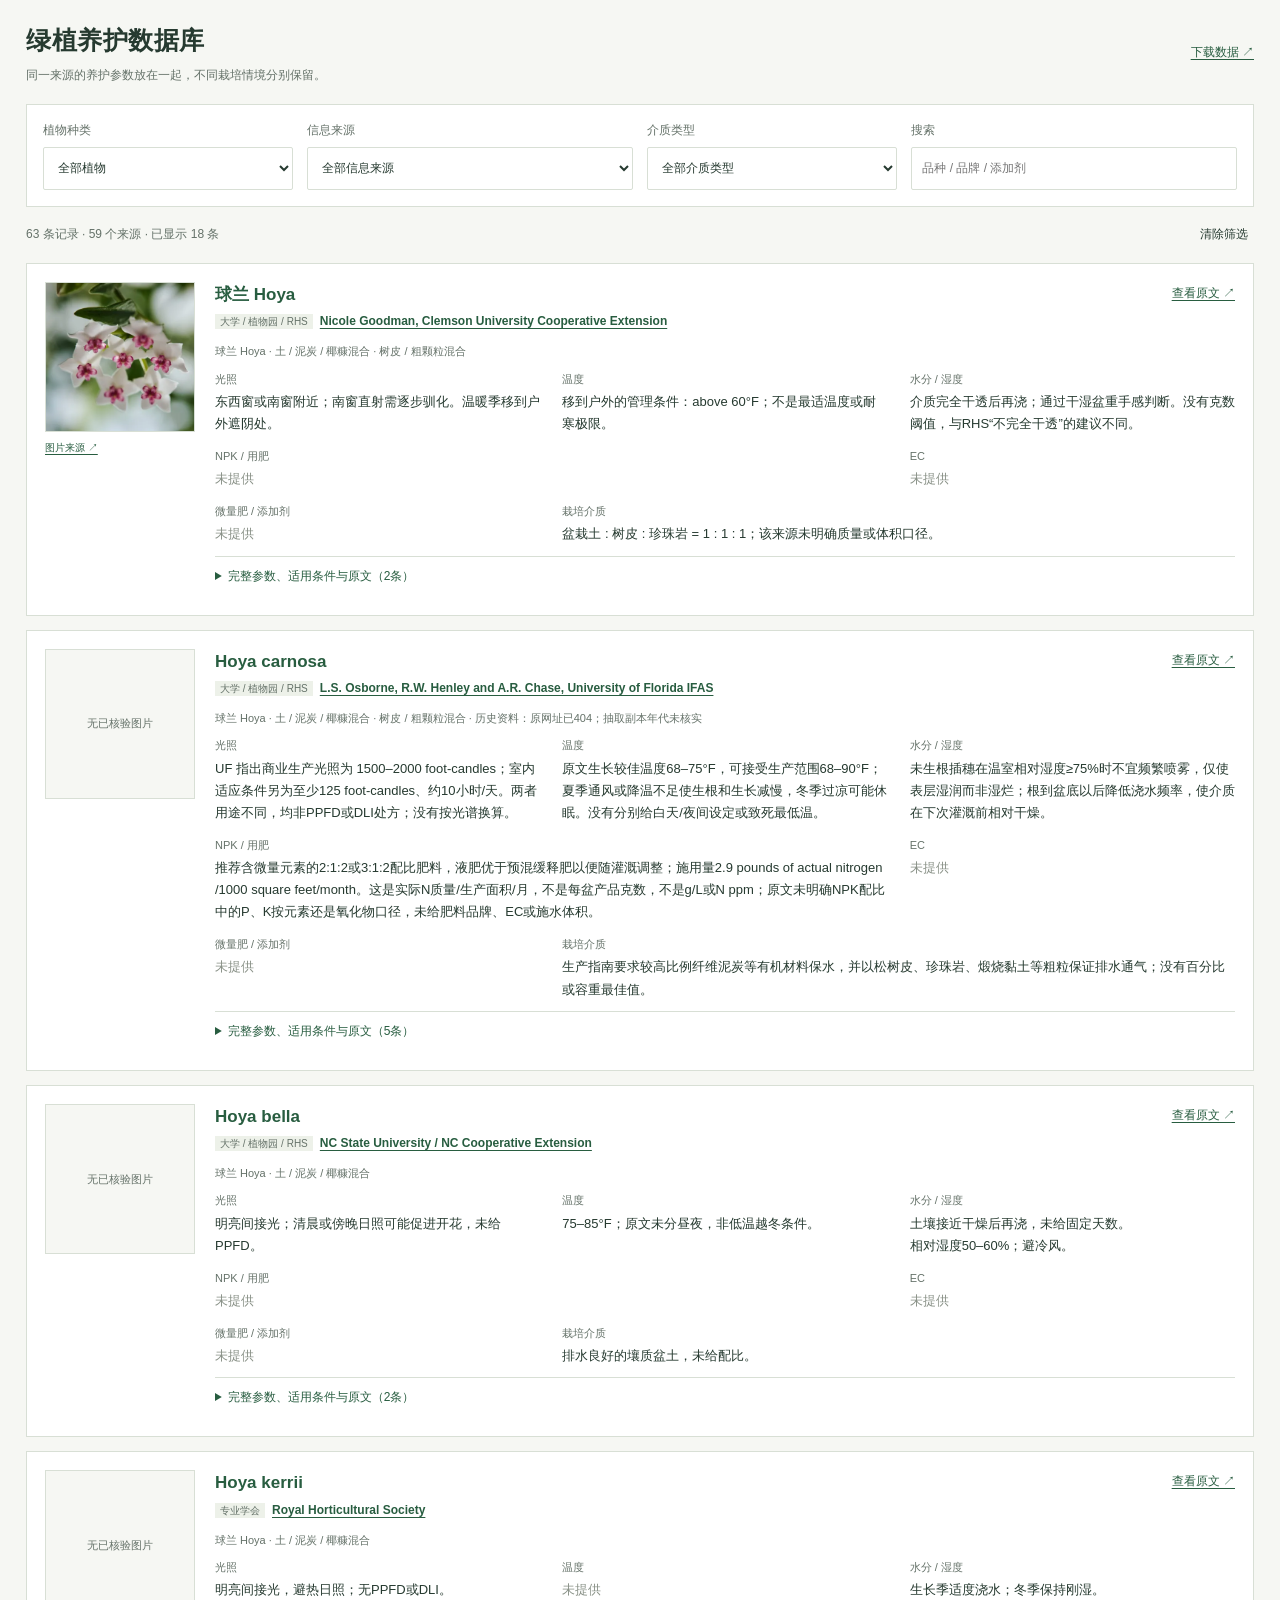
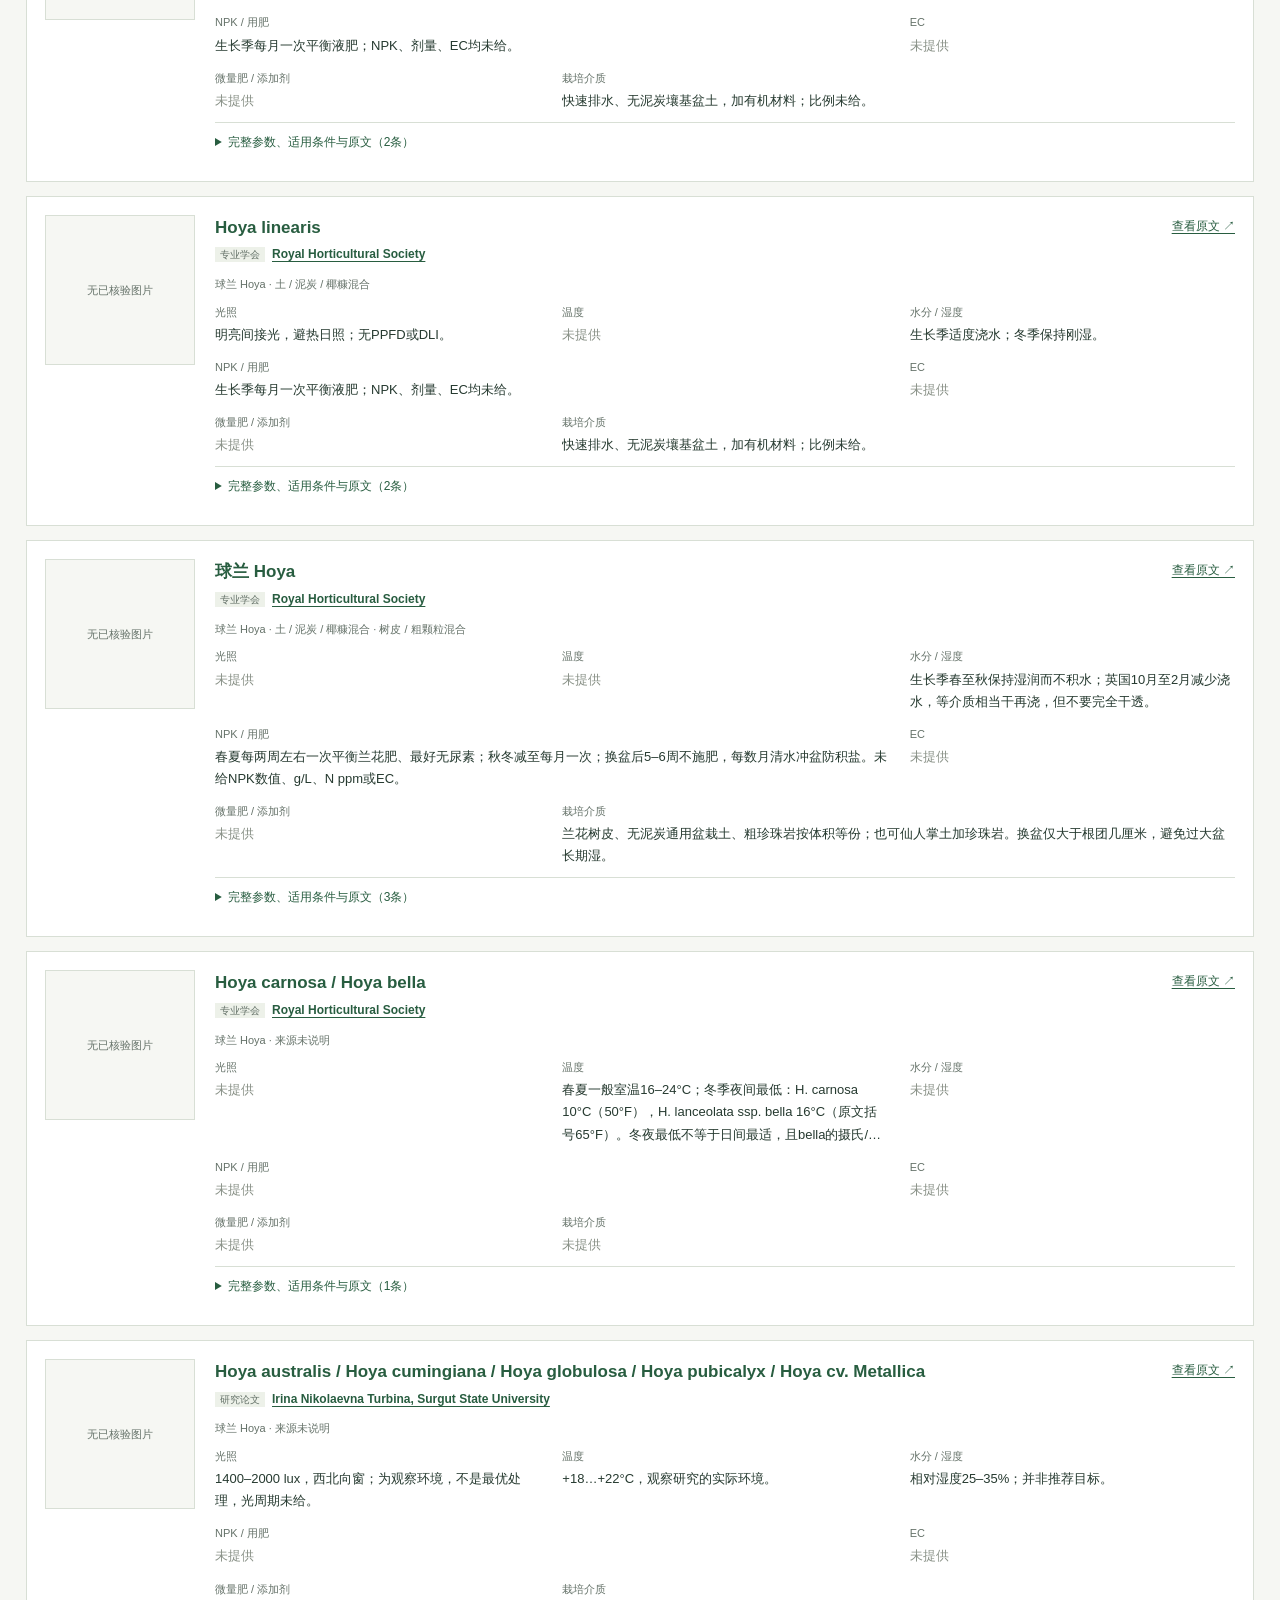
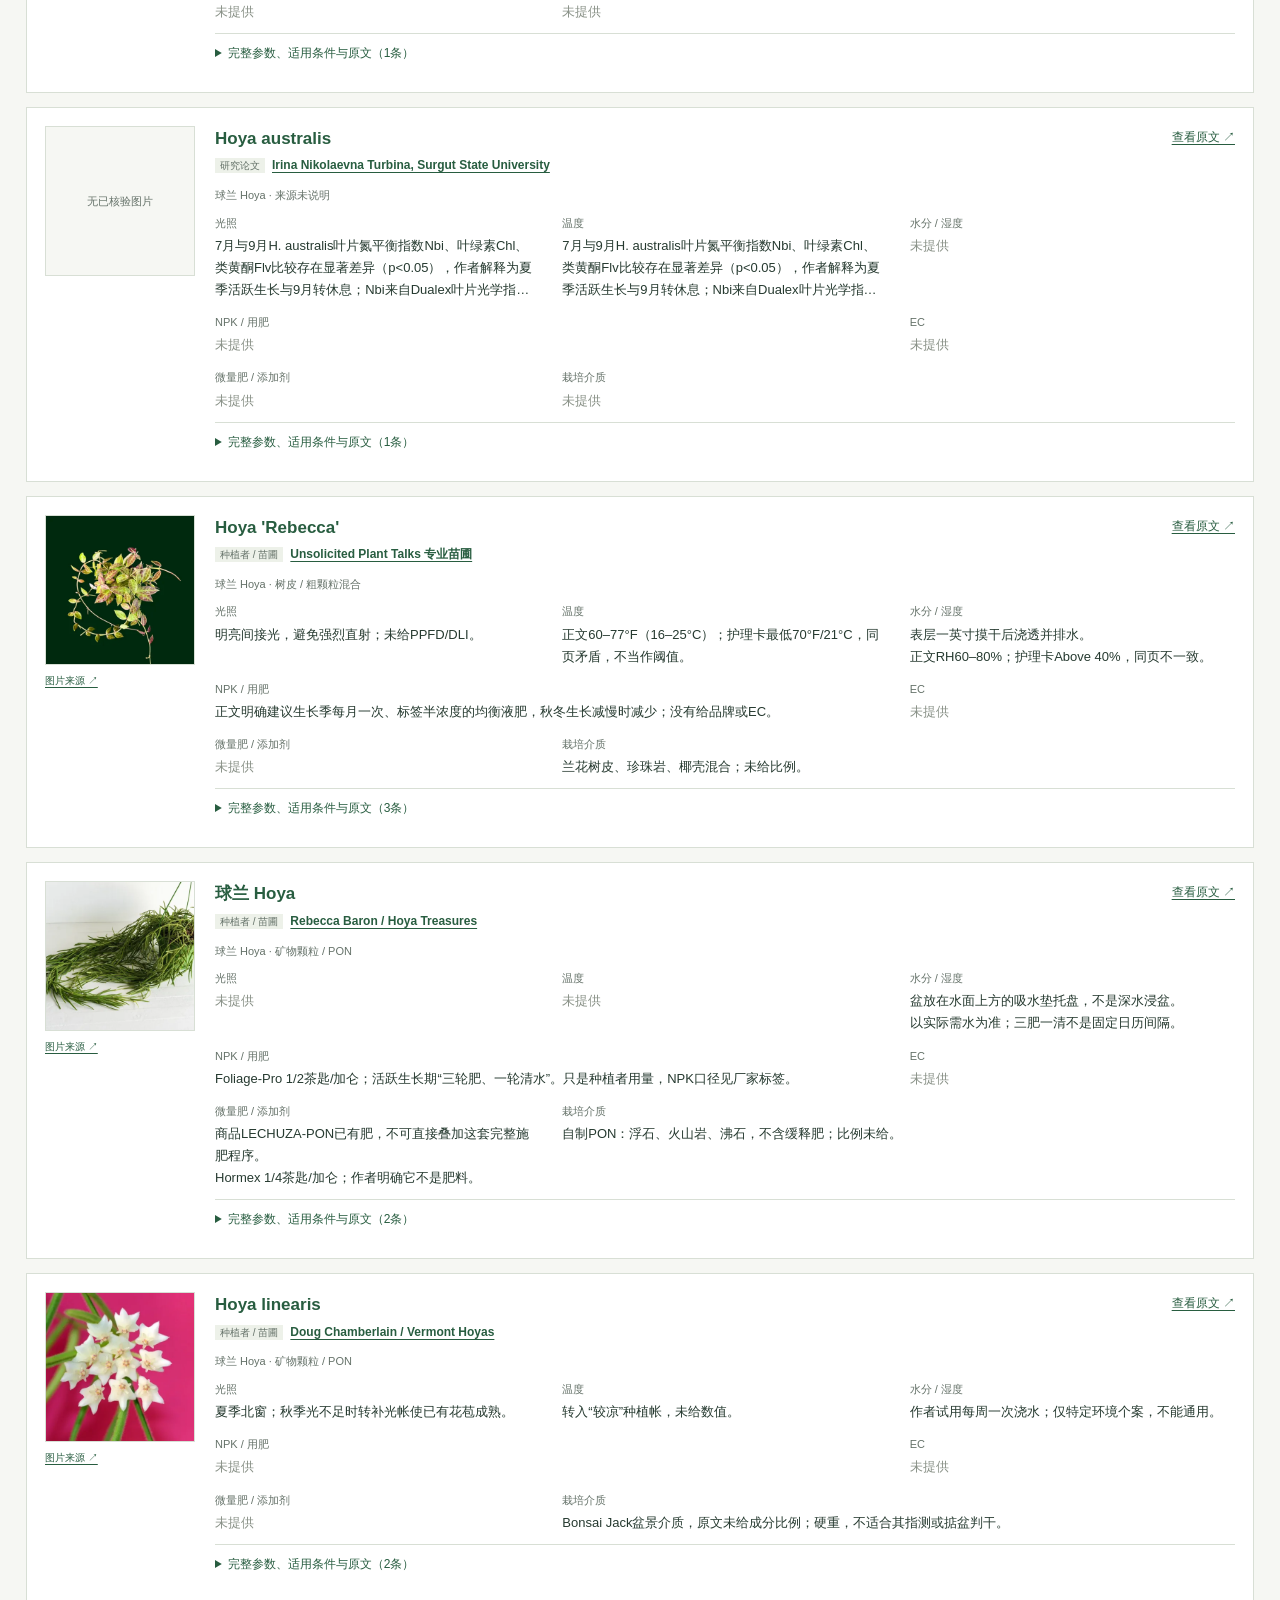
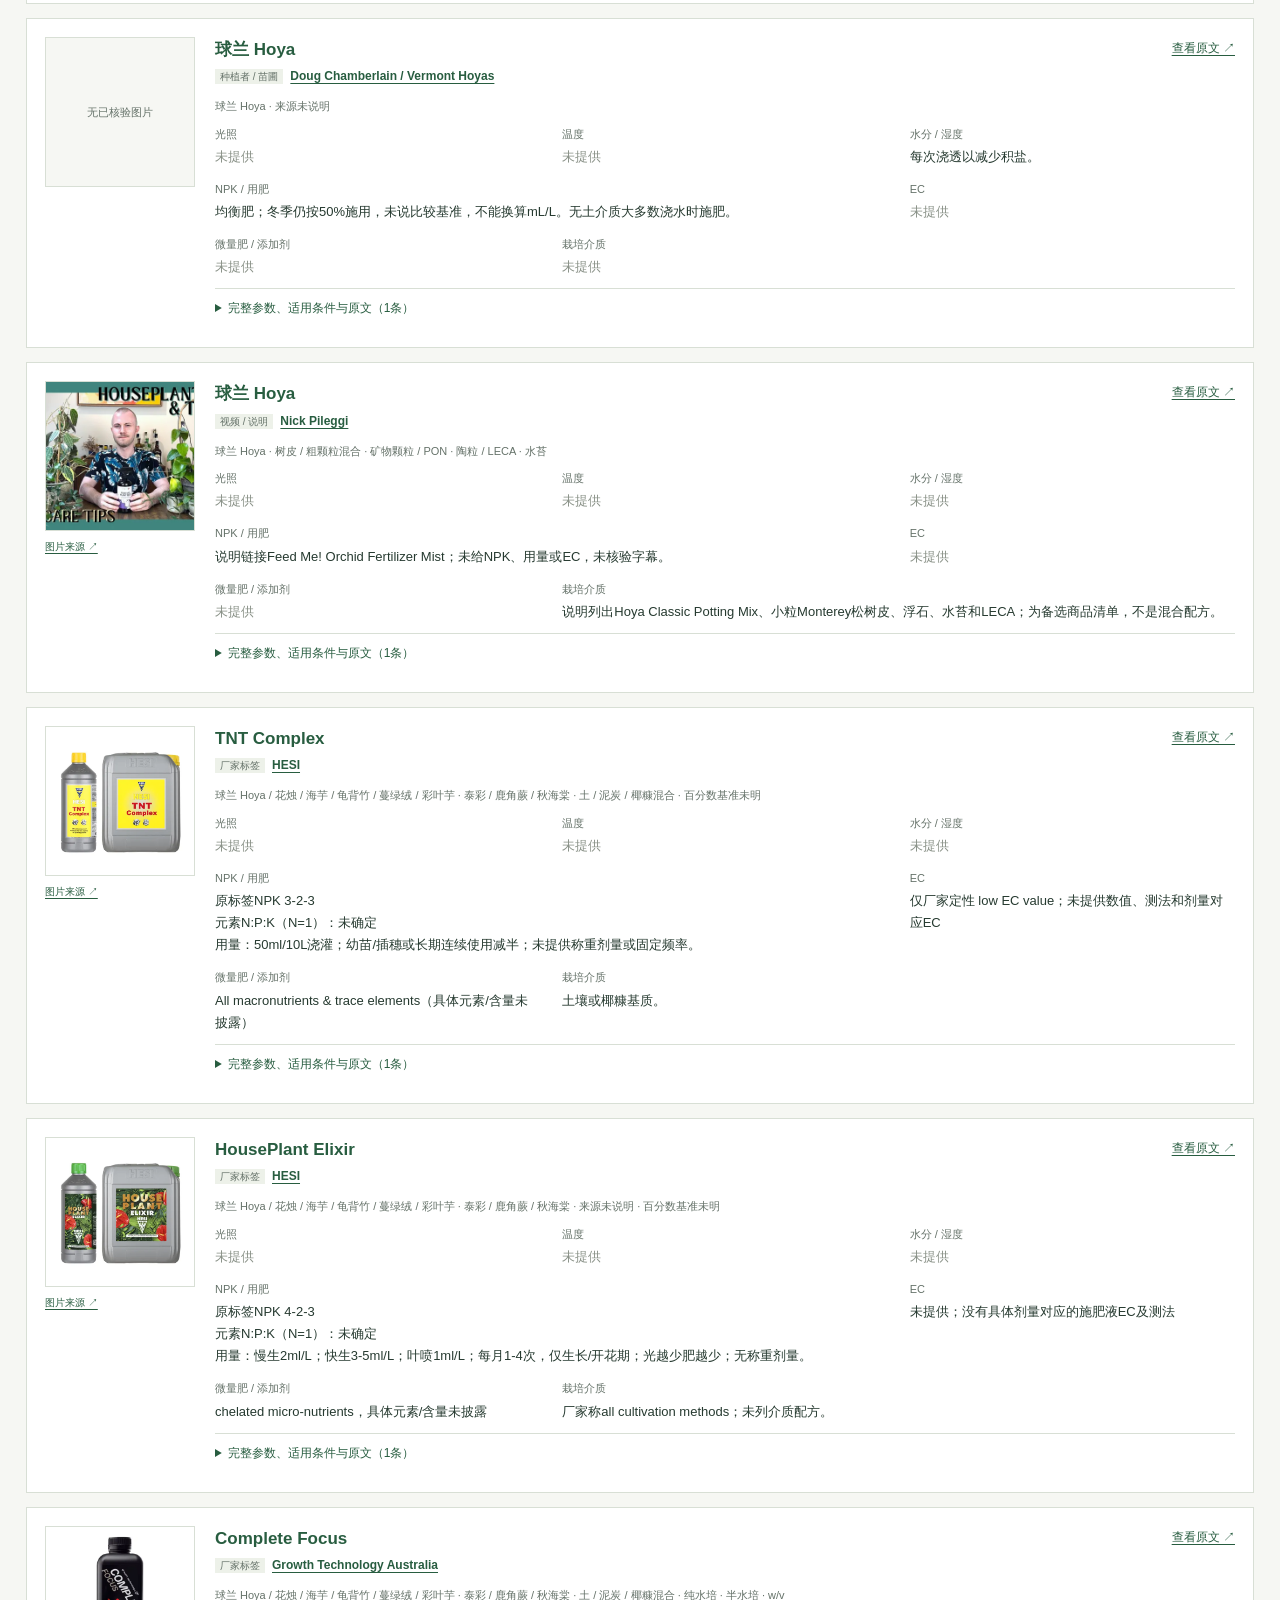
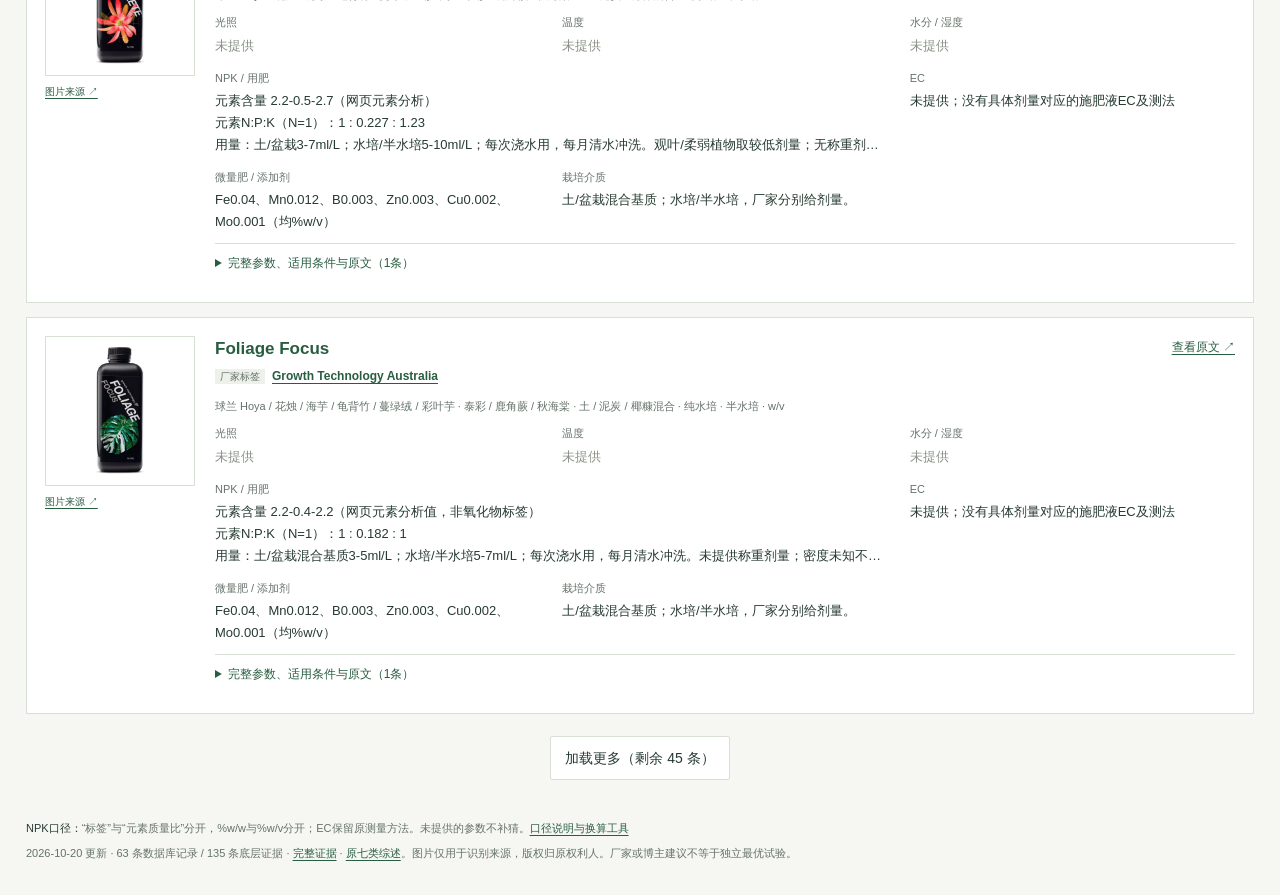
==== commit 8da1a90c: "Simplify plant library into filterable care database with Hoya and fertilizer labels" ====
--- a/green-plants/index.html
+++ b/green-plants/index.html
@@ -1 +1,14 @@
-<!doctype html><html lang="zh-CN"><head><meta charset="utf-8"><meta name="viewport" content="width=device-width,initial-scale=1"><meta name="description" content="七类热带绿植的EC、光照、NPK、叶面肥、介质及药剂证据库，区分论文、大学推广、厂家与种植者实践。"><title>热带绿植 · 光、水与营养证据库</title><link rel="canonical" href="https://shawnq-msft.github.io/green-plants/"><link rel="stylesheet" href="style.css"><link rel="icon" href="data:,"></head><body><header><div class="masthead"><div><div class="brand">THE TROPICAL PLANT FIELDNOTES</div><h1>热带绿植<br>光、水与营养证据库</h1></div><div class="issue">研究版 01<br>2026.10.20<br>七类植物 / 可追溯来源</div></div><p class="intro">把“适合”与“最优”分开，把根区 EC 与肥水 EC 分开。以论文、大学推广和专业学会为骨架，补入具名种植者的实际介质与用肥。</p><div class="legend"><span class="tag authority">论文 / 机构：保留适用条件</span><span class="tag">厂家 / 博主：不当作独立试验</span><span class="tag trial">缺证据：不硬填数值</span></div><nav class="topnav" aria-label="章节导航"><a href="#compare">速查</a><a href="#methods">测量口径</a><a href="#plants">植物证据</a><a href="#practices">博主介质</a><a href="#foliar">叶喷</a><a href="#fertilizer">肥料</a><a href="#ipm">药剂</a><a href="#tools">换算</a><a href="#sources">来源</a></nav></header><main><noscript><p class="note">JavaScript未启用：所有正文仍可阅读；筛选和换算暂不可用。</p></noscript><section id="compare"><div class="kicker">01 / COMPARE</div><h2>七类植物速查</h2><p>数值来自不同物种、生产阶段和测量方法；这是有条件的证据比较，不是统一的家庭处方。</p><div class="filters" role="group" aria-label="植物筛选"><button data-filter="all" aria-pressed="true">全部</button><button data-filter="anthurium" aria-pressed="false">花烛</button><button data-filter="alocasia" aria-pressed="false">海芋</button><button data-filter="monstera" aria-pressed="false">龟背竹</button><button data-filter="philodendron" aria-pressed="false">蔓绿绒</button><button data-filter="caladium" aria-pressed="false">彩叶芋 · 泰彩</button><button data-filter="platycerium" aria-pressed="false">鹿角蕨</button><button data-filter="begonia" aria-pressed="false">秋海棠</button><label for="search" class="small">搜索</label><input id="search" type="search" placeholder="品种、EC、介质、光照…" aria-label="搜索植物资料"></div><p id="result-count" class="result-count" aria-live="polite">显示 7 / 7 类植物</p><div class="table-wrap" tabindex="0" role="region" aria-label="七类植物光照与施肥对比，可横向滚动"><table><thead><tr><th>植物</th><th>光照范围与语境</th><th>EC · mS/cm<br>必须连同测法阅读</th><th>NPK / 浓度 / 频次</th><th>叶喷 EC</th></tr></thead><tbody><tr data-plant="anthurium" data-search="{&quot;id&quot;: &quot;anthurium&quot;, &quot;name&quot;: &quot;花烛&quot;, &quot;scope&quot;: &quot;UF/IFAS EP159（2003初版，PDF标示2024复核）以盆栽观花商业品种为主；完整PDF表1还包括鸟巢型 A. hookeri、A. hookeri ‘Alicia’/‘Ruffles’，以及 A. andreanum（保留原拼写）、‘Red Hot’等。另有 Anthurium × ‘Red’的温室试验。不能把其催花施肥或光照结论直接等同于水晶花烛 A. crystallinum、A. magnificum、A. warocqueanum 等观叶花烛。&quot;, &quot;findings&quot;: [{&quot;topic&quot;: &quot;光照&quot;, &quot;text&quot;: &quot;盆栽生产原单位1,000–2,500 foot candles；佛州90%–80%遮阴。超过此水平可能叶色变淡。并非水晶花烛的已验证范围。[11]&quot;}, {&quot;topic&quot;: &quot;光照&quot;, &quot;text&quot;: &quot;指南报告若干观花品种在室内100 foot candles可持续开花超过一年半；这是特定品种耐受/表现观察，不是快速生长最佳光照。[11]&quot;}, {&quot;topic&quot;: &quot;光照&quot;, &quot;text&quot;: &quot;× ‘Red’的6个月温室试验设日最大PPFD 550、350、255 μmol·m−2·s−1，350处理绿叶和较大叶片表现较好，550出现灼伤；不是全属连续补光建议。室内阶段30 μmol·m−2·s−1、12h/d，对应计算DLI 1.296 mol·m−2·d−1，仅是低光适应试验条件，不是最佳DLI；温室DLI未报告。[16]&quot;}, {&quot;topic&quot;: &quot;EC&quot;, &quot;text&quot;: &quot;生产期采用pour-through介质浸出监测，每2–3周；读数1 dS/m且不补肥可能缺素，2 dS/m为养分充分，≥3 dS/m减肥频率/用量，必要时淋洗。不是进液EC。[11]&quot;}, {&quot;topic&quot;: &quot;EC&quot;, &quot;text&quot;: &quot;室内管理根区pour-through读数0.8–1.2 dS/m；不能套作配肥桶EC。[11]&quot;}, {&quot;topic&quot;: &quot;施肥&quot;, &quot;text&quot;: &quot;生产建议2.5–3.0 lb N/1,000 ft²/月，是面积氮施用量，不是ppm N。原文明示N–P2O5–K2O标签比例：初期3–1–2，促花转1–2–2；不是元素N:P:K，也不是观叶水晶花烛应使用高磷肥的证据。[11]&quot;}, {&quot;topic&quot;: &quot;施肥&quot;, &quot;text&quot;: &quot;观花商业品种室内维护：20–20–20水溶肥，50 ppm N，每月一次。是根部供肥建议，不能当叶喷配方。[11]&quot;}, {&quot;topic&quot;: &quot;介质&quot;, &quot;text&quot;: &quot;指南例方：加拿大泥炭:珍珠岩:树皮=1:1:1；或50%加拿大泥炭+20%泡沫+20%粗蛭石+10%松树皮；pH6.0–6.5。属于原文生产例方，不是博主配方或家庭唯一最佳介质。[11]&quot;}, {&quot;topic&quot;: &quot;叶喷&quot;, &quot;text&quot;: &quot;无常规叶喷肥EC建议。指南建议滴灌/底部灌溉并避免肥液溅叶；缺镁时提及硝酸镁喷施，缺锰时硫酸锰喷施，但没有浓度/频率。喷水除尘不是叶喷肥。[11]&quot;}], &quot;gaps&quot;: [&quot;未获得水晶花烛等绒叶观叶花烛的品种特异PPFD、DLI、进液EC、根区EC及最佳NPK原始对照证据。&quot;, &quot;UF光照为foot-candles与佛罗里达遮阴率，不强行换算为PPFD/DLI；‘Red’试验是日最大PPFD而非全天恒定灯光。&quot;, &quot;无日常叶喷肥最佳EC、NPK、ppm N或频率的试验；缺素补救叶喷未注明浓度。&quot;, &quot;指南是商业/室内管理建议，不证明某一配方是全属最优。&quot;], &quot;latin&quot;: &quot;Anthurium&quot;, &quot;summary&quot;: {&quot;light&quot;: &quot;观花/商业品种生产 1,000–2,500 fc（约 10,764–26,910 lux）；不能等同水晶花烛。[11]&quot;, &quot;ec&quot;: &quot;室内 PourThru 0.8–1.2；生产约 2，≥3 减肥。均为根区浸出液，不是进液。[11]&quot;, &quot;npk&quot;: &quot;观花品种室内：20-20-20，50 ppm N，每月一次。生产促花高磷方案不外推观叶。[11]&quot;, &quot;medium&quot;: &quot;生产例方：泥炭/珍珠岩/树皮 = 1:1:1。[11]&quot;, &quot;foliar&quot;: &quot;未建立可直接推荐的属级叶喷 EC；优先根施。&quot;}}"><td><strong><a href="#plant-anthurium">花烛</a></strong><span class="latin">Anthurium</span><small>点击名称看条件与证据</small></td><td>观花/商业品种生产 1,000–2,500 fc（约 10,764–26,910 lux）；不能等同水晶花烛。<a class="cite" href="#source-11" aria-label="查看来源 11">[11]</a></td><td>室内 PourThru 0.8–1.2；生产约 2，≥3 减肥。均为根区浸出液，不是进液。<a class="cite" href="#source-11" aria-label="查看来源 11">[11]</a></td><td>观花品种室内：20-20-20，50 ppm N，每月一次。生产促花高磷方案不外推观叶。<a class="cite" href="#source-11" aria-label="查看来源 11">[11]</a></td><td>未建立可直接推荐的属级叶喷 EC；优先根施。</td></tr><tr data-plant="alocasia" data-search="{&quot;id&quot;: &quot;alocasia&quot;, &quot;name&quot;: &quot;海芋&quot;, &quot;scope&quot;: &quot;主证据为HortScience 2025年 Alocasia ‘Bambino’的组培苗（7–8片可见叶）、1.4L盆、台湾温室试验；UF/IFAS FP033是属级景观/室内概述。Oglesby是商业育种/供苗商，仅用于其‘Ebony’、‘Ivory Coast’、‘Morocco’、‘Velvet Elvis’等产品生产参考；Proven Winners为商业培养指南，不能冒充大学试验。&quot;, &quot;findings&quot;: [{&quot;topic&quot;: &quot;光照&quot;, &quot;text&quot;: &quot;UF概述：户外半阴，作为室内盆栽置明亮间接光；未量化fc、PPFD或DLI。[17]&quot;}, {&quot;topic&quot;: &quot;光照&quot;, &quot;text&quot;: &quot;‘Bambino’肥液试验在50%遮阴温室，午间平均PPFD500–800 μmol·m−2·s−1、平均28.2°C；水分试验午间800–1000、28.9°C。它们是试验环境，不是光照最佳处理。[13]&quot;}, {&quot;topic&quot;: &quot;EC&quot;, &quot;text&quot;: &quot;‘Bambino’：25%–50% Johnson营养液，每周一次，进液EC0.58–1.10 dS/m；超过该浓度生长平台或下降。完整试验0%、25%、50%、100%、150%对应进液EC0.03、0.58、1.10、1.99、2.87 dS/m；pH调至6.4。此处不是介质EC。[13]&quot;}, {&quot;topic&quot;: &quot;EC&quot;, &quot;text&quot;: &quot;整盆介质提取EC约0.4 dS/m时总干重达峰，超过后上浇组下降、底灌组相对稳定。Methods写介质:水=1:2体积比，而Discussion反写水:介质=1:2，方法必须核实；不能把0.4当进液EC或pour-through目标。[13]&quot;}, {&quot;topic&quot;: &quot;施肥&quot;, &quot;text&quot;: &quot;Johnson全浓度作者声明元素浓度(mM)：N14、P2、K6、Ca4、Mg1；不是肥料袋标签比。若按作者14mM N计算，25%–50%约49–98 ppm N；盐配方与N声明有计量矛盾，见下方证据缺口。[13]&quot;}, {&quot;topic&quot;: &quot;施肥&quot;, &quot;text&quot;: &quot;肥液试验每周一次、不额外浇水：上浇300mL/盆；底灌3–4cm液深浸1–2h后回收。应连同温度、盆容积、介质解释，不直接变成家庭一周一次浇水日历。[13]&quot;}, {&quot;topic&quot;: &quot;介质&quot;, &quot;text&quot;: &quot;‘Bambino’实测用1.4L盆，泥炭:珍珠岩=1:1（体积比）；不是全属唯一最佳配方。[13]&quot;}, {&quot;topic&quot;: &quot;施肥&quot;, &quot;text&quot;: &quot;Oglesby的特定商品品系：液肥150–200 ppm N，每周2次，17–5–17或20–10–20（商品肥料标签，非元素比）。每第3或4次施肥加硫酸镁1 lb/100 Gallons。50%–70%遮阴；介质轻、排水良好，pH5.8–6.2。商业建议与‘Bambino’试验不同，不能合并成统一最优值。[19]&quot;}, {&quot;topic&quot;: &quot;EC&quot;, &quot;text&quot;: &quot;Proven Winners写EC (2:1 Extraction Method)为B(0.6–0.9)，不是进液EC；该页未展开单位及水/介质顺序，保留原方法标签，不与论文0.4或进液0.58–1.10直接换算。其150–200ppm由定义页解释为constant liquid feed，但海芋页未写ppm所指元素，故不据此独立补成ppm N。[18]&quot;}, {&quot;topic&quot;: &quot;商业生产&quot;, &quot;text&quot;: &quot;PW通用定义：Medium=150–200ppm Constant Liquid Feed，建议每3–4次浇水清水淋洗一次、每周测EC。该页N-P-K 2:1:1.5未明确是否氧化物标签，不能声称是海芋经试验验证最佳元素比。[21]&quot;}, {&quot;topic&quot;: &quot;叶喷&quot;, &quot;text&quot;: &quot;本次大学指南、‘Bambino’试验和供苗商原文没有日常叶喷肥的量化方案，尤其没有叶喷EC目标。[13]&quot;}], &quot;gaps&quot;: [&quot;没有全属通用最佳光照；‘Bambino’论文不是光照剂量对照，所列午间PPFD仅为实验背景。&quot;, &quot;原论文EC提取比例内部矛盾：Methods写1 substrate:2 water (by volume)，Discussion写1 water:2 substrate。故0.4 dS/m不能不加说明与其他1:2、2:1或pour-through数值并列。&quot;, &quot;原文Johnson全浓度声明14mM N，但列出的盐配方6 KNO3+2 NH4H2PO4+4 Ca(NO3)2按计量为16mM N；按14mM换算ppm N只能标为条件计算，不能据此复刻精确配方。&quot;, &quot;无可靠日常叶喷肥EC、最佳NPK及叶喷浓度/频率原文；不编造。&quot;, &quot;无该论文温室DLI，且500–800等午间光值不代表室内补光最佳范围。&quot;], &quot;latin&quot;: &quot;Alocasia&quot;, &quot;summary&quot;: {&quot;light&quot;: &quot;明亮间接光。Bambino 论文午间 500–800 PPFD 仅是肥液试验背景，不是光照推荐。[17][13]&quot;, &quot;ec&quot;: &quot;Bambino 进液 0.58–1.10，每周施一次；温暖温室、泥炭/珍珠岩盆栽试验。[13]&quot;, &quot;npk&quot;: &quot;论文25%–50% Johnson液；原文总氮与盐配方计量有矛盾，不据此复刻精确NPK。商品品系另有150–200 ppm N、17-5-17/20-10-20、每周2次。[13][19]&quot;, &quot;medium&quot;: &quot;Bambino论文：泥炭/珍珠岩 = 1:1（体积），1.4 L盆。[13]&quot;, &quot;foliar&quot;: &quot;未建立可直接推荐的属级叶喷 EC；优先根施。&quot;}}"><td><strong><a href="#plant-alocasia">海芋</a></strong><span class="latin">Alocasia</span><small>点击名称看条件与证据</small></td><td>明亮间接光。Bambino 论文午间 500–800 PPFD 仅是肥液试验背景，不是光照推荐。<a class="cite" href="#source-17" aria-label="查看来源 17">[17]</a><a class="cite" href="#source-13" aria-label="查看来源 13">[13]</a></td><td>Bambino 进液 0.58–1.10，每周施一次；温暖温室、泥炭/珍珠岩盆栽试验。<a class="cite" href="#source-13" aria-label="查看来源 13">[13]</a></td><td>论文25%–50% Johnson液；原文总氮与盐配方计量有矛盾，不据此复刻精确NPK。商品品系另有150–200 ppm N、17-5-17/20-10-20、每周2次。<a class="cite" href="#source-13" aria-label="查看来源 13">[13]</a><a class="cite" href="#source-19" aria-label="查看来源 19">[19]</a></td><td>未建立可直接推荐的属级叶喷 EC；优先根施。</td></tr><tr data-plant="monstera" data-search="{&quot;id&quot;: &quot;monstera&quot;, &quot;name&quot;: &quot;龟背竹&quot;, &quot;scope&quot;: &quot;证据以 Monstera deliciosa 为限：Wisconsin与UConn的室内盆栽指南；UF/IFAS HS311是佛罗里达家庭景观地栽/兼顾结果，不是室内小盆观叶试验。不外推至 M. adansonii、M. obliqua 或所有斑叶品种。&quot;, &quot;findings&quot;: [{&quot;topic&quot;: &quot;光照&quot;, &quot;text&quot;: &quot;Wisconsin：夏季明亮光、冬季可直射；搬到室外必须逐步驯化避免灼伤。没有PPFD/DLI。[14]&quot;}, {&quot;topic&quot;: &quot;光照&quot;, &quot;text&quot;: &quot;UConn写半阴、每日3–6小时直射，但不是强度或DLI，也不应解读为全年暴晒。UF佛州景观说明浅阴叶更深绿、强日照可能灼叶；全日照可更利结果。地点、季节与观叶/结果目的不同，不拼接成统一最佳光值。[15]&quot;}, {&quot;topic&quot;: &quot;施肥&quot;, &quot;text&quot;: &quot;Wisconsin仅说春到秋定期施肥；UConn提醒土壤盐分高易灼伤，New England活跃生长期May–Sept可定期施肥。两者未给ppm N或NPK数值，不补数。[15]&quot;}, {&quot;topic&quot;: &quot;介质&quot;, &quot;text&quot;: &quot;室内盆栽：富有机质、排水良好介质；Wisconsin称肥沃无土介质并留足根部空间。没有原文比例配方。[15]&quot;}, {&quot;topic&quot;: &quot;施肥&quot;, &quot;text&quot;: &quot;UF佛州地栽：新生长开始后完整干肥113g，每8周一次用于第一年；之后随长大增至227/341/454g但降至每年2–3次；20%–30%的氮来自有机源。该文未给具体NPK标签；不能据肥料总克数推算Nppm，更不能给室内小盆照用。[22]&quot;}, {&quot;topic&quot;: &quot;叶喷&quot;, &quot;text&quot;: &quot;UF仅就高石灰性高pH7–8.5土壤：Zn/Mn/Mg叶面施用比土施更有效；微量元素生长期每年2–3次。没有喷液EC、浓度及常规NPK叶喷方案；铁另以适配土壤pH的螯合铁土壤灌施。[22]&quot;}], &quot;gaps&quot;: [&quot;在本次实际读取的大学原文中，没有可引用的PPFD/fc最佳范围、DLI、进液EC或指定提取法的根区EC目标。&quot;, &quot;室内盆栽指南没有NPK数值、ppm N和固定施肥频率；地栽克数不得缩放成室内盆栽处方。&quot;, &quot;UF特定高pH地栽条件有微量元素叶喷建议，但无叶喷EC/浓度；不能杜撰常规叶喷范围。&quot;], &quot;latin&quot;: &quot;Monstera&quot;, &quot;summary&quot;: {&quot;light&quot;: &quot;M. deliciosa：明亮光；季节/地区影响能否直晒。本轮权威来源未给盆栽PPFD/lux最适范围。[14]&quot;, &quot;ec&quot;: &quot;未找到有明确测法的室内盆栽目标。大学提醒高盐易灼伤，不硬填进液范围。[15]&quot;, &quot;npk&quot;: &quot;活跃生长期定期施肥；盆栽指南未给最佳NPK或ppm N。采用完整主肥标签，勿照搬地栽用量。[15]&quot;, &quot;medium&quot;: &quot;富有机质、排水良好的介质；定量博主配方见下方。[15]&quot;, &quot;foliar&quot;: &quot;未建立可直接推荐的属级叶喷 EC；优先根施。&quot;}}"><td><strong><a href="#plant-monstera">龟背竹</a></strong><span class="latin">Monstera</span><small>点击名称看条件与证据</small></td><td>M. deliciosa：明亮光；季节/地区影响能否直晒。本轮权威来源未给盆栽PPFD/lux最适范围。<a class="cite" href="#source-14" aria-label="查看来源 14">[14]</a></td><td>未找到有明确测法的室内盆栽目标。大学提醒高盐易灼伤，不硬填进液范围。<a class="cite" href="#source-15" aria-label="查看来源 15">[15]</a></td><td>活跃生长期定期施肥；盆栽指南未给最佳NPK或ppm N。采用完整主肥标签，勿照搬地栽用量。<a class="cite" href="#source-15" aria-label="查看来源 15">[15]</a></td><td>未建立可直接推荐的属级叶喷 EC；优先根施。</td></tr><tr data-plant="philodendron" data-search="{&quot;id&quot;: &quot;philodendron&quot;, &quot;name&quot;: &quot;蔓绿绒&quot;, &quot;scope&quot;: &quot;UF/IFAS EP150表1的商业盆栽类群：P. bipennifolium、P. pinnatifidum、P. scandens oxycardium、P. scandens micans、P. squamiferum、‘Autumn’/‘Black Cardinal’/‘Moonlight’/‘Prince of Orange’等；沿用文中历史命名及P. selloum、‘Xanadu’分组，不自动外推珍稀品种。另有‘Green Princess’专属温室论文。&quot;, &quot;findings&quot;: [{&quot;topic&quot;: &quot;光照&quot;, &quot;text&quot;: &quot;EP150：其表列品种除P. selloum外，生产光1500–2500 fc、80%–88%遮阴；P. selloum另为3000–5000fc、40%–76%遮阴。是生产条件而非室内最低光，且不含所有现代品种。[12]&quot;}, {&quot;topic&quot;: &quot;光照&quot;, &quot;text&quot;: &quot;多数可耐室内75fc；≥150fc有助保持叶色和叶片大小。耐受下限不是最佳快速生长光。原文无PPFD/DLI。[12]&quot;}, {&quot;topic&quot;: &quot;EC&quot;, &quot;text&quot;: &quot;EP150介质可溶盐1–2 dS/m、pH6.0–6.5；未注明提取方法。室内可溶盐≥2dS/m停肥、&gt;3dS/m清水渗洗。只能保留为未指明测法的介质数值，不能与别属pour-through直接横比。[12]&quot;}, {&quot;topic&quot;: &quot;施肥&quot;, &quot;text&quot;: &quot;原文称N:P:K=3:1:2或3:1:3，但未说明元素/氧化物标签基础；建议3 lb N/1,000 ft²/月，可用缓释、水溶或结合。没有可直接给家庭的ppm N及每周频率。[12]&quot;}, {&quot;topic&quot;: &quot;介质&quot;, &quot;text&quot;: &quot;水苔泥炭、松树皮、蛭石或珍珠岩组合，保水兼通气；≥3ft攀柱生产盆加10%–20%粗沙用于抗倾倒，不是全体小盆都要加砂。原文没有固定四料比例。[12]&quot;}, {&quot;topic&quot;: &quot;光照&quot;, &quot;text&quot;: &quot;‘Green Princess’24周温室试验：高光与低光平均DLI分别3.6615与2.661（论文以DLI标记，按定义单位mol·m−2·d−1）；两个温室高/低各为4.246/3.347与3.077/1.975。高光组整体更有利株高、叶绿素和消费者品质评价。这是该试验两档比较，不是整个属2.661–3.6615最佳范围。[20]&quot;}, {&quot;topic&quot;: &quot;施肥&quot;, &quot;text&quot;: &quot;‘Green Princess’6英寸杜鹃盆、60%加拿大泥炭+40%珍珠岩；对照20–6–9缓释肥2.4g/盆（180d产品），比较18–6–8与15–7–15+2MgO的75/100/125%对照氮量。消费者评价其他肥料处理未胜对照，作者建议环境相同下用受试最低量/最便宜产品约90天补施；不是证明20–6–9全属最佳。[20]&quot;}, {&quot;topic&quot;: &quot;EC&quot;, &quot;text&quot;: &quot;‘Green Princess’论文把EC换算TDS来监测施肥，却将150ppm foliage推荐与浸出液养分判断联系；TDS不是氮实测值。其EC/TDS图不能拿来补全属的最佳ppm N或进液EC。[20]&quot;}, {&quot;topic&quot;: &quot;叶喷&quot;, &quot;text&quot;: &quot;没有日常叶喷肥EC/ppm N最佳试验。EP150 PDF表3警告液肥在卷叶中干燥可灼伤，并给20–20–20≤2lb/100gal的情景性避免药肥害建议；这不是叶喷最佳配方，不能以EC换算后推广。[12]&quot;}], &quot;gaps&quot;: [&quot;EP150的介质EC未指明提取法，不能擅自标pour-through，更不能当进液EC。&quot;, &quot;EP150将肥料比写为N:P:K而未说明P/P2O5、K/K2O基础；保留原文歧义，不转换或声称已证实元素比。&quot;, &quot;未找到全属共同最佳进液EC、ppm N及日常叶喷EC。&quot;, &quot;‘Green Princess’以照度记录仪估算DLI且中途搬温室、约24天共同光处理；只可作单品种研究，不能给全属补DLI范围。&quot;], &quot;latin&quot;: &quot;Philodendron&quot;, &quot;summary&quot;: {&quot;light&quot;: &quot;常见商业品种生产1,500–2,500 fc（约 16,146–26,910 lux）；室内≥150 fc有助保叶色/叶幅，非快生最优。[12]&quot;, &quot;ec&quot;: &quot;介质 1–2（原文未指明提取法）；不能作为进液或与PourThru横比。[12]&quot;, &quot;npk&quot;: &quot;UF写3:1:2或3:1:3，但未定义元素/氧化物基础；不是已验证的全属最佳。[12]&quot;, &quot;medium&quot;: &quot;泥炭、树皮、蛭石/珍珠岩兼保水通气；上柱配方另看博主案例。[12]&quot;, &quot;foliar&quot;: &quot;未建立可直接推荐的属级叶喷 EC；优先根施。&quot;}}"><td><strong><a href="#plant-philodendron">蔓绿绒</a></strong><span class="latin">Philodendron</span><small>点击名称看条件与证据</small></td><td>常见商业品种生产1,500–2,500 fc（约 16,146–26,910 lux）；室内≥150 fc有助保叶色/叶幅，非快生最优。<a class="cite" href="#source-12" aria-label="查看来源 12">[12]</a></td><td>介质 1–2（原文未指明提取法）；不能作为进液或与PourThru横比。<a class="cite" href="#source-12" aria-label="查看来源 12">[12]</a></td><td>UF写3:1:2或3:1:3，但未定义元素/氧化物基础；不是已验证的全属最佳。<a class="cite" href="#source-12" aria-label="查看来源 12">[12]</a></td><td>未建立可直接推荐的属级叶喷 EC；优先根施。</td></tr><tr data-plant="caladium" data-search="{&quot;id&quot;: &quot;caladium&quot;, &quot;name&quot;: &quot;彩叶芋 · 泰彩&quot;, &quot;scope&quot;: &quot;Caladium园艺品种；区分家庭庭园与温室盆花催生；未把欧美历史品种试验外推成泰国品种最佳值。&quot;, &quot;findings&quot;: [{&quot;topic&quot;: &quot;光照｜家庭庭园&quot;, &quot;text&quot;: &quot;UF/IFAS针对常见园艺彩叶芋：多数品种半阴，每日仅需2–4小时直射日光，以早晨日照、其余时段半阴为宜；这是佛罗里达庭园条件，不是人工灯总照明时长，更不是泰彩全品种光强最适值。[23]&quot;}, {&quot;topic&quot;: &quot;NPK与频率｜家庭庭园&quot;, &quot;text&quot;: &quot;佛罗里达多数砂土地轻施肥1–2次/生长季即可；较肥沃土壤可能无需施肥。以低磷缓释肥维持叶色。没有给出N ppm或商品配方，不能自行补为20-20-20。[23]&quot;}, {&quot;topic&quot;: &quot;施肥风险｜家庭&quot;, &quot;text&quot;: &quot;过肥会让叶片变绿、失去红白色；肥直接接触叶片可灼伤。因此不能据此提出任何叶喷EC安全阈值。[23]&quot;}, {&quot;topic&quot;: &quot;介质｜家庭&quot;, &quot;text&quot;: &quot;介质需兼顾高含水与充分排水，保持触感湿润而非干透或积水；不是长期泡水，也不是一律套用鹿角蕨水苔上板方案。[23]&quot;}, {&quot;topic&quot;: &quot;光照｜园艺盆花催生生产&quot;, &quot;text&quot;: &quot;1991年Evans/Erwin/Heins生产综述：多数旧园艺品种约5,000 footcandles（原文同时列1,000 micro mol s-1 m-2），或佛罗里达60%遮阴；同页另引荷兰球根催生指南3,000–4,000 footcandles。保留两套来源及原文换算，不把它们合并成泰彩最佳区间；未给光周期或DLI。[24]&quot;}, {&quot;topic&quot;: &quot;NPK与频率｜园艺盆花催生生产&quot;, &quot;text&quot;: &quot;同一旧综述列Osmocote 14-14-14预混6 kg/m³介质；液肥原文为“constant feed of 100–200 ppm nitrogen and potassium weekly”，同时出现constant和weekly、频率表述有歧义，只能保留为历史生产参考，不解释成每次浇水也不照搬家庭；高氮会导致不希望的绿叶。[24]&quot;}, {&quot;topic&quot;: &quot;介质｜园艺盆花生产&quot;, &quot;text&quot;: &quot;生产用介质为排水良好、高有机质，pH 5.5–6.5。无原料体积比，也不据此虚构泰彩专用配土比例。[24]&quot;}, {&quot;topic&quot;: &quot;根区EC｜温室无土介质生产&quot;, &quot;text&quot;: &quot;Purdue HO-237表1明确把Caladium列为轻肥作物：饱和介质浸提SME 0.76–2.0 mS/cm；PourThru根区浸出液1.0–2.6 mS/cm。这是一般温室作物分组监测范围，不是灌入肥水EC，也不是泰国特定品种最适值。[25]&quot;}, {&quot;topic&quot;: &quot;EC方法｜生产监测&quot;, &quot;text&quot;: &quot;PourThru应正常灌溉/施肥后排水30–60分钟，再加蒸馏水收集接近50 mL浸出液；干盆直接测、过量加水都会改变结果。1:2法则是一体积介质加两体积蒸馏水、平衡30分钟后过滤测定，不能混用阈值。[25]&quot;}, {&quot;topic&quot;: &quot;EC单位与N ppm｜共同方法警示&quot;, &quot;text&quot;: &quot;1 mS/cm = 1 dS/m = 1,000 µS/cm；EC不能不问配方就换算成N ppm。Purdue只允许对新配制肥液，利用同配方100 ppm N的标签EC并扣除原水EC来计算；根区旧液不能用这个逻辑反算氮浓度。[32]&quot;}], &quot;gaps&quot;: [&quot;未取得泰国彩叶芋具体品种的受控光照/营养最适试验；一般Caladium参考不等于泰彩品种验证。&quot;, &quot;家庭室内LED的PPFD、DLI与照明时长缺少本轮权威原文支持。&quot;, &quot;叶喷EC、叶喷N ppm及其频率：未找到可靠证据，留空；根区/灌肥数值不代替。&quot;, &quot;家庭浇入肥水EC没有独立推荐；Purdue数值是根区提取EC。&quot;, &quot;生产综述较旧且液肥频率有歧义，缓释肥释放温度/周期未充分报告。&quot;], &quot;latin&quot;: &quot;Caladium&quot;, &quot;summary&quot;: {&quot;light&quot;: &quot;多数庭园品种：早晨直射2–4小时、其余半阴；不是灯只开2–4小时。泰彩专属光强证据缺失。[23]&quot;, &quot;ec&quot;: &quot;温室轻肥组：SME 0.76–2.0；PourThru 1.0–2.6。根区监测，不是进液。[25]&quot;, &quot;npk&quot;: &quot;家庭庭园偏低磷缓释；过肥可失红白色。不把历史盆花生产配方称为泰彩最佳。[23]&quot;, &quot;medium&quot;: &quot;高保水但充分排水、湿润不积水；尚无泰彩专属配比验证。[23]&quot;, &quot;foliar&quot;: &quot;未建立可直接推荐的属级叶喷 EC；优先根施。&quot;}}"><td><strong><a href="#plant-caladium">彩叶芋 · 泰彩</a></strong><span class="latin">Caladium</span><small>点击名称看条件与证据</small></td><td>多数庭园品种：早晨直射2–4小时、其余半阴；不是灯只开2–4小时。泰彩专属光强证据缺失。<a class="cite" href="#source-23" aria-label="查看来源 23">[23]</a></td><td>温室轻肥组：SME 0.76–2.0；PourThru 1.0–2.6。根区监测，不是进液。<a class="cite" href="#source-25" aria-label="查看来源 25">[25]</a></td><td>家庭庭园偏低磷缓释；过肥可失红白色。不把历史盆花生产配方称为泰彩最佳。<a class="cite" href="#source-23" aria-label="查看来源 23">[23]</a></td><td>未建立可直接推荐的属级叶喷 EC；优先根施。</td></tr><tr data-plant="platycerium" data-search="{&quot;id&quot;: &quot;platycerium&quot;, &quot;name&quot;: &quot;鹿角蕨&quot;, &quot;scope&quot;: &quot;以P. bifurcatum二歧等常见种为基础；P. veitchii较耐日照单独标识，不给所有鹿角蕨一个光强最适值。&quot;, &quot;findings&quot;: [{&quot;topic&quot;: &quot;适用种｜常见二歧等与高光种&quot;, &quot;text&quot;: &quot;Wisconsin以常见二歧鹿角蕨P. bifurcatum为主；对于P. veitchii（银叶/维奇鹿角蕨）只明确写“更耐日照”。证据支持分开管理，不足以给veitchii或其他所谓高光种编出lux/PPFD/DLI最适值。[26]&quot;}, {&quot;topic&quot;: &quot;光照｜二歧鹿角蕨&quot;, &quot;text&quot;: &quot;二歧等常见栽培建议明亮间接光、良好空气流通；在高湿及温暖环境可耐较多直射光，但直射环境需更多水。无光强数值、每日时长或DLI，不能把“耐晒”写成全天烈日最佳。[26]&quot;}, {&quot;topic&quot;: &quot;NPK与频率｜幼株和成熟株&quot;, &quot;text&quot;: &quot;UF/IFAS推荐标签配比1:1:1肥料，按商品说明用量；幼株暖月每月一次、凉月生长放缓时每两月一次，成熟株每年1–2次即可。没有N ppm、稀释倍数或叶喷EC，1:1:1是肥料标签比例而不是溶液元素分析。[27]&quot;}, {&quot;topic&quot;: &quot;NPK与频率｜二歧家庭栽培交叉参考&quot;, &quot;text&quot;: &quot;Wisconsin给暖月每月施一次稀释均衡液肥，或把缓释颗粒放介质中；未给具体浓度，且没有把幼株与成株分开。应与UF成熟株低频建议分别列示，不拼成统一最佳处方。[26]&quot;}, {&quot;topic&quot;: &quot;介质｜上板与篮栽&quot;, &quot;text&quot;: &quot;UF/IFAS建议木板、树蕨纤维或石上附生，使用几把水苔或其他充分排水介质形成垫层，盾叶与介质接触；也可侧挂金属篮填有机介质。不提供统一水苔压实密度或树皮体积比。[27]&quot;}], &quot;gaps&quot;: [&quot;未找到具完整测量方法的属/种专用根区EC或浇入肥液EC推荐。&quot;, &quot;未找到二歧与高光种的权威PPFD/lux/DLI及光周期成套定量最适值；仅证实veitchii较耐日照。&quot;, &quot;未找到可靠叶喷EC/N ppm/频率试验，留空；雾化保湿不等于叶面施肥证据。&quot;, &quot;1:1:1配比及按标签用量不能推导具体N ppm；水苔/板栽无统一定量配方。&quot;, &quot;幼株、成株和暖/凉季的施肥频率不同；两大学一般栽培建议不应硬拼成最佳值。&quot;], &quot;latin&quot;: &quot;Platycerium&quot;, &quot;summary&quot;: {&quot;light&quot;: &quot;二歧等明亮间接光；P. veitchii 更耐晒。未找到可靠属/种专属PPFD、lux、DLI范围。[26]&quot;, &quot;ec&quot;: &quot;根团/进液目标均未找到充分证据；不套用天南星科储液EC。&quot;, &quot;npk&quot;: &quot;标签比例1:1:1、按标签稀释；幼株暖月每月、凉月隔月；成熟株每年1–2次。[27]&quot;, &quot;medium&quot;: &quot;水苔等排水介质上板/篮栽；浇后允许一定干燥，不长期浸泡。[27][26]&quot;, &quot;foliar&quot;: &quot;未建立可直接推荐的属级叶喷 EC；优先根施。&quot;}}"><td><strong><a href="#plant-platycerium">鹿角蕨</a></strong><span class="latin">Platycerium</span><small>点击名称看条件与证据</small></td><td>二歧等明亮间接光；P. veitchii 更耐晒。未找到可靠属/种专属PPFD、lux、DLI范围。<a class="cite" href="#source-26" aria-label="查看来源 26">[26]</a></td><td>根团/进液目标均未找到充分证据；不套用天南星科储液EC。</td><td>标签比例1:1:1、按标签稀释；幼株暖月每月、凉月隔月；成熟株每年1–2次。<a class="cite" href="#source-27" aria-label="查看来源 27">[27]</a></td><td>未建立可直接推荐的属级叶喷 EC；优先根施。</td></tr><tr data-plant="begonia" data-search="{&quot;id&quot;: &quot;begonia&quot;, &quot;name&quot;: &quot;秋海棠&quot;, &quot;scope&quot;: &quot;竹节型、普通根茎观叶型、Rex商品观叶生产、球根B. tuberhybrida Nonstop生产分别列出；不混同四季海棠、Hiemalis及原生珍稀种。&quot;, &quot;findings&quot;: [{&quot;topic&quot;: &quot;光照｜竹节型家庭&quot;, &quot;text&quot;: &quot;美国秋海棠学会：竹节型需明亮光线，日光不过于酷热时可见日照；未量化lux、PPFD或时长，不能套用球根生产光周期。[28]&quot;}, {&quot;topic&quot;: &quot;NPK与频率｜竹节型家庭&quot;, &quot;text&quot;: &quot;生长时用含N/P/K均衡肥，标签建议浓度的一半、施肥频率为标签的两倍。这个方案依赖商品标签，并非固定每周或固定N ppm。[28]&quot;}, {&quot;topic&quot;: &quot;介质｜竹节型家庭&quot;, &quot;text&quot;: &quot;学会建议富腐殖质介质，竹节型可容忍较重配土以支撑高株（而多数学会其他类型偏粗、疏松介质）；表面近干再浇、不积水。原文不是要求黏重园土。[28]&quot;}, {&quot;topic&quot;: &quot;光照｜根茎观叶型家庭&quot;, &quot;text&quot;: &quot;学会建议充足光而无强直射，温和地区部分品种可接受早晚日照；光不足叶柄拉长、强光漂白。未给可跨品种套用的光强或光周期。[29]&quot;}, {&quot;topic&quot;: &quot;介质｜根茎观叶型家庭&quot;, &quot;text&quot;: &quot;用浅盆及粗、快速排水介质，根填满盆后只增一个盆号；春至秋介质表面触干再浇，冬季部分品种休眠时少浇。未提供泥炭/珍珠岩固定配比。[29]&quot;}, {&quot;topic&quot;: &quot;NPK与频率｜根茎观叶型家庭&quot;, &quot;text&quot;: &quot;非休眠时按标签用含N/P/K的完整肥，休眠不施。原文15-30-15只是解释肥料标签百分比的例子，不是推荐的最佳配方或促花结论。[29]&quot;}, {&quot;topic&quot;: &quot;光照｜Rex观叶商品生产&quot;, &quot;text&quot;: &quot;佛罗里达大学Rick Schoellhorn的2002年生产文章：Rex约1,500–2,500 foot-candles，并需足够株距；未给日照时长或DLI。这仅为Rex生产参考，不能覆盖全部根茎原生种，更不能覆盖竹节型。[30]&quot;}, {&quot;topic&quot;: &quot;NPK与介质｜Rex观叶商品生产&quot;, &quot;text&quot;: &quot;Rex旧生产文章写150–250 ppm liquid feed或中等缓释肥；原文没有明确ppm以N还是成品肥计、没有配方或施用频率，不能擅自记为150–250 ppm N。介质为商业peat-lite、避免重及排水差配土，pH 5.8–6.8；高EC会矮化及叶缘灼伤，但文中无EC数值/方法。[30]&quot;}, {&quot;topic&quot;: &quot;根区EC｜Rex与球根温室生产&quot;, &quot;text&quot;: &quot;Purdue HO-237表1将Begonia (Rex)、(Tuberous)、(Hiemalis)、(fibrous)列轻肥作物：SME 0.76–2.0 mS/cm，PourThru 1.0–2.6 mS/cm。未独列竹节型，不可未经验证就推广给竹节及全部根茎原生种；这不是灌溉肥液EC。[25]&quot;}, {&quot;topic&quot;: &quot;光照与时长｜球根Nonstop生产—萌发&quot;, &quot;text&quot;: &quot;Benary球根秋海棠Nonstop F1专用：发芽室10–100 ft. candles（原文附100–1,000 lx），14–16小时长日帮助萌发及苗质；这是育苗阶段，不是成株家庭照度。[31]&quot;}, {&quot;topic&quot;: &quot;光照与时长｜球根Nonstop生产—穴盘增大和花芽诱导&quot;, &quot;text&quot;: &quot;4–6真叶、根到穴盘边缘时：14–16小时长日防结块茎并诱花，DLI 8–10 mol/m²/day（原文另列25,000–30,000 lx，非可脱离光周期的等价）；光强3,500–4,000 ft. candles时需遮阴防叶缘灼伤。花芽启动原文要求日长&gt;13.5小时，或22:00–03:00的5小时夜间补光。[31]&quot;}, {&quot;topic&quot;: &quot;光照与时长｜球根Nonstop生产—移栽后&quot;, &quot;text&quot;: &quot;移栽继续14–16小时长日至自然日长&gt;12小时或三月中旬（供应商季节条件）；DLI 10–12 mol/m²/day，原文另列30,000–35,000 lx；超过4,000 ft. candles遮阴降叶温。这是开花盆花生产处方，不能套给竹节/根茎观叶。[31]&quot;}, {&quot;topic&quot;: &quot;N ppm/配方/频率｜球根Nonstop生产—穴盘&quot;, &quot;text&quot;: &quot;穴盘增大阶段14-4-14或15-5-15钙基肥与17-5-17铵基肥交替，50–100 ppm N，每2–3次浇水施一次；后期可逐渐到连续100 ppm。高光长日下该阶段另可用20-10-20、50–100 ppm。不要与移栽后更高浓度混用。[31]&quot;}, {&quot;topic&quot;: &quot;N ppm/配方/频率｜球根Nonstop生产—移栽后&quot;, &quot;text&quot;: &quot;移栽后14-4-14钙基肥与17-5-17铵基肥交替100–150 ppm（这句未标明N）；同段明确高光长日下20-10-20为100–150 ppm nitrogen。移栽后这段未另给每周次数，不能从穴盘阶段复制。配方数字按原标签保留，不改写为元素N:P:K。[31]&quot;}, {&quot;topic&quot;: &quot;EC与介质｜球根Nonstop生产，方法缺失&quot;, &quot;text&quot;: &quot;Benary给排水良好介质、pH 5.5–5.8；萌发EC 0.5、穴盘增大1.25–1.5、移栽后1.0–1.5，施肥段写维持介质EC 1.5。但该PDF没有注明这些EC的单位与浸提方法，不能把数值直接当mS/cm肥液或用作可执行阈值；如需有方法的数据应另看Purdue的通用生产分组。[31]&quot;}, {&quot;topic&quot;: &quot;资料错误警示｜球根供应商原文&quot;, &quot;text&quot;: &quot;Benary该PDF把维持营养生长的最低照度同时写为10–15 ft. candles (550 lx)，两单位自相矛盾；不替供应商“修正”，也不采用该句为家庭补光下限。DLI与lux不能无光谱和时间条件直接互换。[31]&quot;}], &quot;gaps&quot;: [&quot;竹节型家庭的定量PPFD/DLI、N ppm、根区EC专门试验未取得。&quot;, &quot;普通根茎观叶原生种不能沿用Rex或Nonstop的生产数值。&quot;, &quot;Rex 150–250 ppm原文未写ppm N或频率，不能作为N ppm处方。&quot;, &quot;Nonstop供应商EC缺少单位与提取方法；该PDF的10–15 ft. candles (550 lx)并列数值矛盾，均已标注，未自行纠正。&quot;, &quot;未取得可推荐的叶喷EC/N ppm及频率，留空；生长调节剂喷雾ppm不是叶面肥证据。&quot;, &quot;球根生产DLI及长日用于防块茎/促花，不能等同室内观叶植物的最佳照明；ft-candle/lux不无条件换成PPFD。&quot;], &quot;latin&quot;: &quot;Begonia&quot;, &quot;summary&quot;: {&quot;light&quot;: &quot;Rex生产1,500–2,500 fc；球根Nonstop移栽后DLI 10–12、14–16h。两者不能外推竹节/原生根茎种。[30][31]&quot;, &quot;ec&quot;: &quot;Rex/球根等温室轻肥组：SME 0.76–2.0；PourThru 1.0–2.6。未单列竹节型。[25]&quot;, &quot;npk&quot;: &quot;竹节：均衡肥半标签浓度、双倍标签频次（生长期）。根茎：完整肥按标签、休眠停肥；无全属最佳。[28][29]&quot;, &quot;medium&quot;: &quot;根茎浅盆、粗且快排；竹节可用更能支撑高株的腐殖质介质；缸养单列。[28][29]&quot;, &quot;foliar&quot;: &quot;未建立可直接推荐的属级叶喷 EC；优先根施。&quot;}}"><td><strong><a href="#plant-begonia">秋海棠</a></strong><span class="latin">Begonia</span><small>点击名称看条件与证据</small></td><td>Rex生产1,500–2,500 fc；球根Nonstop移栽后DLI 10–12、14–16h。两者不能外推竹节/原生根茎种。<a class="cite" href="#source-30" aria-label="查看来源 30">[30]</a><a class="cite" href="#source-31" aria-label="查看来源 31">[31]</a></td><td>Rex/球根等温室轻肥组：SME 0.76–2.0；PourThru 1.0–2.6。未单列竹节型。<a class="cite" href="#source-25" aria-label="查看来源 25">[25]</a></td><td>竹节：均衡肥半标签浓度、双倍标签频次（生长期）。根茎：完整肥按标签、休眠停肥；无全属最佳。<a class="cite" href="#source-28" aria-label="查看来源 28">[28]</a><a class="cite" href="#source-29" aria-label="查看来源 29">[29]</a></td><td>未建立可直接推荐的属级叶喷 EC；优先根施。</td></tr></tbody></table></div><div class="empty" id="empty">没有匹配结果，请清空搜索或切回「全部」。</div><p class="small">手机横滑速查表；详细证据采用竖向排版。空缺表示本次检索未取得充分依据，不是“无需肥料”。</p></section><section id="methods"><div class="kicker">02 / MEASUREMENT</div><h2>先统一测量口径</h2><div class="method-grid"><article><h3>EC：先问测的是什么</h3><p>统一用 mS/cm（数值等于 dS/m；1 mS/cm = 1000 µS/cm）。进液、储液桶、盆底流出液、1:2 浸提、饱和介质浸提 SME、PourThru 不可直接互换。同一个 2.6，UMass 举例在不同方法下可被解释为过高、正常或偏低。<a class="cite" href="#source-6" aria-label="查看来源 6">[6]</a></p></article><article><h3>EC 不能代替完整营养分析</h3><p>EC 反映导电离子总量，不说明 N/P/K 比例，也不等于有效肥量。UMass 特别指出尿素例外；含尿素的肥不能为了凑 EC 而继续加量。分别记录原水 EC、配好液 EC、根区/回液 EC、pH 与测量方法。<a class="cite" href="#source-6" aria-label="查看来源 6">[6]</a></p></article><article><h3>光照：保留原单位与环境</h3><p>fc × 10.7639 = lux 是单位换算。lux 换 PPFD 依赖光谱：Apogee 的日光系数约为 lux ÷ 54，冷白荧光灯则约 lux ÷ 74；不能把日光系数套到所有 LED。表中的温室光照不自动等于家用灯连续照射的安全目标。<a class="cite" href="#source-5" aria-label="查看来源 5">[5]</a></p></article><article><h3>“最佳 NPK”必须限定目标</h3><p>本页区分试验中表现较好的处理、商业生产推荐和厂家配方，不把它们写成全属最佳。常见肥料标签为 N–P₂O₅–K₂O，GT 澳洲分析则列元素 N/P/K（%w/v）；比较前必须统一口径。<a class="cite" href="#source-1" aria-label="查看来源 1">[1]</a><a class="cite" href="#source-3" aria-label="查看来源 3">[3]</a><a class="cite" href="#source-4" aria-label="查看来源 4">[4]</a></p></article><article><h3>如何取得可比的 PourThru 数值</h3><p>按正常方案浇灌/施肥后排水30–60分钟，加蒸馏水置换，收集接近50 mL浸出液再测。必须固定盆况和采样流程；它不是随手接一杯浇水流出的水。1:2则是1份介质加2份水，须查同方法阈值。<a class="cite" href="#source-25" aria-label="查看来源 25">[25]</a></p></article><article><h3>半水培单独建记录</h3><p>不要用上表的根区浸出范围给储液桶定目标。半水培优先采用适用主肥标签，在同一配方和水源下记录新配液/回液EC及pH。GT官方半水培5–7 mL/L；GrowTropicals案例每周或隔周清槽冲介质，但并非所有植物都适合该系统。<a class="cite" href="#source-1" aria-label="查看来源 1">[1]</a><a class="cite" href="#source-35" aria-label="查看来源 35">[35]</a></p></article></div></section><section id="plants"><div class="kicker">03 / EVIDENCE</div><h2>逐类查看：原文到底支持什么</h2><article class="plant" id="plant-anthurium"><div class="plant-head"><div><h3>花烛</h3><div class="latin">Anthurium</div></div><div><span class="tag authority">品种与场景限定</span><p>UF/IFAS EP159（2003初版，PDF标示2024复核）以盆栽观花商业品种为主；完整PDF表1还包括鸟巢型 A. hookeri、A. hookeri ‘Alicia’/‘Ruffles’，以及 A. andreanum（保留原拼写）、‘Red Hot’等。另有 Anthurium × ‘Red’的温室试验。不能把其催花施肥或光照结论直接等同于水晶花烛 A. crystallinum、A. magnificum、A. warocqueanum 等观叶花烛。</p></div></div><div class="findings"><div class="finding"><div class="finding-label">光照</div><p>盆栽生产原单位1,000–2,500 foot candles；佛州90%–80%遮阴。超过此水平可能叶色变淡。并非水晶花烛的已验证范围。<a class="cite" href="#source-11" aria-label="查看来源 11">[11]</a></p></div><div class="finding"><div class="finding-label">光照</div><p>指南报告若干观花品种在室内100 foot candles可持续开花超过一年半；这是特定品种耐受/表现观察，不是快速生长最佳光照。<a class="cite" href="#source-11" aria-label="查看来源 11">[11]</a></p></div><div class="finding"><div class="finding-label">光照</div><p>× ‘Red’的6个月温室试验设日最大PPFD 550、350、255 μmol·m−2·s−1，350处理绿叶和较大叶片表现较好，550出现灼伤；不是全属连续补光建议。室内阶段30 μmol·m−2·s−1、12h/d，对应计算DLI 1.296 mol·m−2·d−1，仅是低光适应试验条件，不是最佳DLI；温室DLI未报告。<a class="cite" href="#source-16" aria-label="查看来源 16">[16]</a></p></div><div class="finding"><div class="finding-label">EC</div><p>生产期采用pour-through介质浸出监测，每2–3周；读数1 dS/m且不补肥可能缺素，2 dS/m为养分充分，≥3 dS/m减肥频率/用量，必要时淋洗。不是进液EC。<a class="cite" href="#source-11" aria-label="查看来源 11">[11]</a></p></div><div class="finding"><div class="finding-label">EC</div><p>室内管理根区pour-through读数0.8–1.2 dS/m；不能套作配肥桶EC。<a class="cite" href="#source-11" aria-label="查看来源 11">[11]</a></p></div><details><summary>展开介质、施肥与研究细节</summary><div class="finding"><div class="finding-label">施肥</div><p>生产建议2.5–3.0 lb N/1,000 ft²/月，是面积氮施用量，不是ppm N。原文明示N–P2O5–K2O标签比例：初期3–1–2，促花转1–2–2；不是元素N:P:K，也不是观叶水晶花烛应使用高磷肥的证据。<a class="cite" href="#source-11" aria-label="查看来源 11">[11]</a></p></div><div class="finding"><div class="finding-label">施肥</div><p>观花商业品种室内维护：20–20–20水溶肥，50 ppm N，每月一次。是根部供肥建议，不能当叶喷配方。<a class="cite" href="#source-11" aria-label="查看来源 11">[11]</a></p></div><div class="finding"><div class="finding-label">介质</div><p>指南例方：加拿大泥炭:珍珠岩:树皮=1:1:1；或50%加拿大泥炭+20%泡沫+20%粗蛭石+10%松树皮；pH6.0–6.5。属于原文生产例方，不是博主配方或家庭唯一最佳介质。<a class="cite" href="#source-11" aria-label="查看来源 11">[11]</a></p></div><div class="finding"><div class="finding-label">叶喷</div><p>无常规叶喷肥EC建议。指南建议滴灌/底部灌溉并避免肥液溅叶；缺镁时提及硝酸镁喷施，缺锰时硫酸锰喷施，但没有浓度/频率。喷水除尘不是叶喷肥。<a class="cite" href="#source-11" aria-label="查看来源 11">[11]</a></p></div></details><div class="gap"><strong>证据缺口 / 不可外推</strong><ul><li>未获得水晶花烛等绒叶观叶花烛的品种特异PPFD、DLI、进液EC、根区EC及最佳NPK原始对照证据。</li><li>UF光照为foot-candles与佛罗里达遮阴率，不强行换算为PPFD/DLI；‘Red’试验是日最大PPFD而非全天恒定灯光。</li><li>无日常叶喷肥最佳EC、NPK、ppm N或频率的试验；缺素补救叶喷未注明浓度。</li><li>指南是商业/室内管理建议，不证明某一配方是全属最优。</li></ul></div></div></article><article class="plant" id="plant-alocasia"><div class="plant-head"><div><h3>海芋</h3><div class="latin">Alocasia</div></div><div><span class="tag authority">品种与场景限定</span><p>主证据为HortScience 2025年 Alocasia ‘Bambino’的组培苗（7–8片可见叶）、1.4L盆、台湾温室试验；UF/IFAS FP033是属级景观/室内概述。Oglesby是商业育种/供苗商，仅用于其‘Ebony’、‘Ivory Coast’、‘Morocco’、‘Velvet Elvis’等产品生产参考；Proven Winners为商业培养指南，不能冒充大学试验。</p></div></div><div class="findings"><div class="finding"><div class="finding-label">光照</div><p>UF概述：户外半阴，作为室内盆栽置明亮间接光；未量化fc、PPFD或DLI。<a class="cite" href="#source-17" aria-label="查看来源 17">[17]</a></p></div><div class="finding"><div class="finding-label">光照</div><p>‘Bambino’肥液试验在50%遮阴温室，午间平均PPFD500–800 μmol·m−2·s−1、平均28.2°C；水分试验午间800–1000、28.9°C。它们是试验环境，不是光照最佳处理。<a class="cite" href="#source-13" aria-label="查看来源 13">[13]</a></p></div><div class="finding"><div class="finding-label">EC</div><p>‘Bambino’：25%–50% Johnson营养液，每周一次，进液EC0.58–1.10 dS/m；超过该浓度生长平台或下降。完整试验0%、25%、50%、100%、150%对应进液EC0.03、0.58、1.10、1.99、2.87 dS/m；pH调至6.4。此处不是介质EC。<a class="cite" href="#source-13" aria-label="查看来源 13">[13]</a></p></div><div class="finding"><div class="finding-label">EC</div><p>整盆介质提取EC约0.4 dS/m时总干重达峰，超过后上浇组下降、底灌组相对稳定。Methods写介质:水=1:2体积比，而Discussion反写水:介质=1:2，方法必须核实；不能把0.4当进液EC或pour-through目标。<a class="cite" href="#source-13" aria-label="查看来源 13">[13]</a></p></div><div class="finding"><div class="finding-label">施肥</div><p>Johnson全浓度作者声明元素浓度(mM)：N14、P2、K6、Ca4、Mg1；不是肥料袋标签比。若按作者14mM N计算，25%–50%约49–98 ppm N；盐配方与N声明有计量矛盾，见下方证据缺口。<a class="cite" href="#source-13" aria-label="查看来源 13">[13]</a></p></div><details><summary>展开介质、施肥与研究细节</summary><div class="finding"><div class="finding-label">施肥</div><p>肥液试验每周一次、不额外浇水：上浇300mL/盆；底灌3–4cm液深浸1–2h后回收。应连同温度、盆容积、介质解释，不直接变成家庭一周一次浇水日历。<a class="cite" href="#source-13" aria-label="查看来源 13">[13]</a></p></div><div class="finding"><div class="finding-label">介质</div><p>‘Bambino’实测用1.4L盆，泥炭:珍珠岩=1:1（体积比）；不是全属唯一最佳配方。<a class="cite" href="#source-13" aria-label="查看来源 13">[13]</a></p></div><div class="finding"><div class="finding-label">施肥</div><p>Oglesby的特定商品品系：液肥150–200 ppm N，每周2次，17–5–17或20–10–20（商品肥料标签，非元素比）。每第3或4次施肥加硫酸镁1 lb/100 Gallons。50%–70%遮阴；介质轻、排水良好，pH5.8–6.2。商业建议与‘Bambino’试验不同，不能合并成统一最优值。<a class="cite" href="#source-19" aria-label="查看来源 19">[19]</a></p></div><div class="finding"><div class="finding-label">EC</div><p>Proven Winners写EC (2:1 Extraction Method)为B(0.6–0.9)，不是进液EC；该页未展开单位及水/介质顺序，保留原方法标签，不与论文0.4或进液0.58–1.10直接换算。其150–200ppm由定义页解释为constant liquid feed，但海芋页未写ppm所指元素，故不据此独立补成ppm N。<a class="cite" href="#source-18" aria-label="查看来源 18">[18]</a></p></div><div class="finding"><div class="finding-label">商业生产</div><p>PW通用定义：Medium=150–200ppm Constant Liquid Feed，建议每3–4次浇水清水淋洗一次、每周测EC。该页N-P-K 2:1:1.5未明确是否氧化物标签，不能声称是海芋经试验验证最佳元素比。<a class="cite" href="#source-21" aria-label="查看来源 21">[21]</a></p></div><div class="finding"><div class="finding-label">叶喷</div><p>本次大学指南、‘Bambino’试验和供苗商原文没有日常叶喷肥的量化方案，尤其没有叶喷EC目标。<a class="cite" href="#source-13" aria-label="查看来源 13">[13]</a></p></div></details><div class="gap"><strong>证据缺口 / 不可外推</strong><ul><li>没有全属通用最佳光照；‘Bambino’论文不是光照剂量对照，所列午间PPFD仅为实验背景。</li><li>原论文EC提取比例内部矛盾：Methods写1 substrate:2 water (by volume)，Discussion写1 water:2 substrate。故0.4 dS/m不能不加说明与其他1:2、2:1或pour-through数值并列。</li><li>原文Johnson全浓度声明14mM N，但列出的盐配方6 KNO3+2 NH4H2PO4+4 Ca(NO3)2按计量为16mM N；按14mM换算ppm N只能标为条件计算，不能据此复刻精确配方。</li><li>无可靠日常叶喷肥EC、最佳NPK及叶喷浓度/频率原文；不编造。</li><li>无该论文温室DLI，且500–800等午间光值不代表室内补光最佳范围。</li></ul></div></div></article><article class="plant" id="plant-monstera"><div class="plant-head"><div><h3>龟背竹</h3><div class="latin">Monstera</div></div><div><span class="tag authority">品种与场景限定</span><p>证据以 Monstera deliciosa 为限：Wisconsin与UConn的室内盆栽指南；UF/IFAS HS311是佛罗里达家庭景观地栽/兼顾结果，不是室内小盆观叶试验。不外推至 M. adansonii、M. obliqua 或所有斑叶品种。</p></div></div><div class="findings"><div class="finding"><div class="finding-label">光照</div><p>Wisconsin：夏季明亮光、冬季可直射；搬到室外必须逐步驯化避免灼伤。没有PPFD/DLI。<a class="cite" href="#source-14" aria-label="查看来源 14">[14]</a></p></div><div class="finding"><div class="finding-label">光照</div><p>UConn写半阴、每日3–6小时直射，但不是强度或DLI，也不应解读为全年暴晒。UF佛州景观说明浅阴叶更深绿、强日照可能灼叶；全日照可更利结果。地点、季节与观叶/结果目的不同，不拼接成统一最佳光值。<a class="cite" href="#source-15" aria-label="查看来源 15">[15]</a></p></div><div class="finding"><div class="finding-label">施肥</div><p>Wisconsin仅说春到秋定期施肥；UConn提醒土壤盐分高易灼伤，New England活跃生长期May–Sept可定期施肥。两者未给ppm N或NPK数值，不补数。<a class="cite" href="#source-15" aria-label="查看来源 15">[15]</a></p></div><div class="finding"><div class="finding-label">介质</div><p>室内盆栽：富有机质、排水良好介质；Wisconsin称肥沃无土介质并留足根部空间。没有原文比例配方。<a class="cite" href="#source-15" aria-label="查看来源 15">[15]</a></p></div><div class="finding"><div class="finding-label">施肥</div><p>UF佛州地栽：新生长开始后完整干肥113g，每8周一次用于第一年；之后随长大增至227/341/454g但降至每年2–3次；20%–30%的氮来自有机源。该文未给具体NPK标签；不能据肥料总克数推算Nppm，更不能给室内小盆照用。<a class="cite" href="#source-22" aria-label="查看来源 22">[22]</a></p></div><details><summary>展开介质、施肥与研究细节</summary><div class="finding"><div class="finding-label">叶喷</div><p>UF仅就高石灰性高pH7–8.5土壤：Zn/Mn/Mg叶面施用比土施更有效；微量元素生长期每年2–3次。没有喷液EC、浓度及常规NPK叶喷方案；铁另以适配土壤pH的螯合铁土壤灌施。<a class="cite" href="#source-22" aria-label="查看来源 22">[22]</a></p></div></details><div class="gap"><strong>证据缺口 / 不可外推</strong><ul><li>在本次实际读取的大学原文中，没有可引用的PPFD/fc最佳范围、DLI、进液EC或指定提取法的根区EC目标。</li><li>室内盆栽指南没有NPK数值、ppm N和固定施肥频率；地栽克数不得缩放成室内盆栽处方。</li><li>UF特定高pH地栽条件有微量元素叶喷建议，但无叶喷EC/浓度；不能杜撰常规叶喷范围。</li></ul></div></div></article><article class="plant" id="plant-philodendron"><div class="plant-head"><div><h3>蔓绿绒</h3><div class="latin">Philodendron</div></div><div><span class="tag authority">品种与场景限定</span><p>UF/IFAS EP150表1的商业盆栽类群：P. bipennifolium、P. pinnatifidum、P. scandens oxycardium、P. scandens micans、P. squamiferum、‘Autumn’/‘Black Cardinal’/‘Moonlight’/‘Prince of Orange’等；沿用文中历史命名及P. selloum、‘Xanadu’分组，不自动外推珍稀品种。另有‘Green Princess’专属温室论文。</p></div></div><div class="findings"><div class="finding"><div class="finding-label">光照</div><p>EP150：其表列品种除P. selloum外，生产光1500–2500 fc、80%–88%遮阴；P. selloum另为3000–5000fc、40%–76%遮阴。是生产条件而非室内最低光，且不含所有现代品种。<a class="cite" href="#source-12" aria-label="查看来源 12">[12]</a></p></div><div class="finding"><div class="finding-label">光照</div><p>多数可耐室内75fc；≥150fc有助保持叶色和叶片大小。耐受下限不是最佳快速生长光。原文无PPFD/DLI。<a class="cite" href="#source-12" aria-label="查看来源 12">[12]</a></p></div><div class="finding"><div class="finding-label">EC</div><p>EP150介质可溶盐1–2 dS/m、pH6.0–6.5；未注明提取方法。室内可溶盐≥2dS/m停肥、&gt;3dS/m清水渗洗。只能保留为未指明测法的介质数值，不能与别属pour-through直接横比。<a class="cite" href="#source-12" aria-label="查看来源 12">[12]</a></p></div><div class="finding"><div class="finding-label">施肥</div><p>原文称N:P:K=3:1:2或3:1:3，但未说明元素/氧化物标签基础；建议3 lb N/1,000 ft²/月，可用缓释、水溶或结合。没有可直接给家庭的ppm N及每周频率。<a class="cite" href="#source-12" aria-label="查看来源 12">[12]</a></p></div><div class="finding"><div class="finding-label">介质</div><p>水苔泥炭、松树皮、蛭石或珍珠岩组合，保水兼通气；≥3ft攀柱生产盆加10%–20%粗沙用于抗倾倒，不是全体小盆都要加砂。原文没有固定四料比例。<a class="cite" href="#source-12" aria-label="查看来源 12">[12]</a></p></div><details><summary>展开介质、施肥与研究细节</summary><div class="finding"><div class="finding-label">光照</div><p>‘Green Princess’24周温室试验：高光与低光平均DLI分别3.6615与2.661（论文以DLI标记，按定义单位mol·m−2·d−1）；两个温室高/低各为4.246/3.347与3.077/1.975。高光组整体更有利株高、叶绿素和消费者品质评价。这是该试验两档比较，不是整个属2.661–3.6615最佳范围。<a class="cite" href="#source-20" aria-label="查看来源 20">[20]</a></p></div><div class="finding"><div class="finding-label">施肥</div><p>‘Green Princess’6英寸杜鹃盆、60%加拿大泥炭+40%珍珠岩；对照20–6–9缓释肥2.4g/盆（180d产品），比较18–6–8与15–7–15+2MgO的75/100/125%对照氮量。消费者评价其他肥料处理未胜对照，作者建议环境相同下用受试最低量/最便宜产品约90天补施；不是证明20–6–9全属最佳。<a class="cite" href="#source-20" aria-label="查看来源 20">[20]</a></p></div><div class="finding"><div class="finding-label">EC</div><p>‘Green Princess’论文把EC换算TDS来监测施肥，却将150ppm foliage推荐与浸出液养分判断联系；TDS不是氮实测值。其EC/TDS图不能拿来补全属的最佳ppm N或进液EC。<a class="cite" href="#source-20" aria-label="查看来源 20">[20]</a></p></div><div class="finding"><div class="finding-label">叶喷</div><p>没有日常叶喷肥EC/ppm N最佳试验。EP150 PDF表3警告液肥在卷叶中干燥可灼伤，并给20–20–20≤2lb/100gal的情景性避免药肥害建议；这不是叶喷最佳配方，不能以EC换算后推广。<a class="cite" href="#source-12" aria-label="查看来源 12">[12]</a></p></div></details><div class="gap"><strong>证据缺口 / 不可外推</strong><ul><li>EP150的介质EC未指明提取法，不能擅自标pour-through，更不能当进液EC。</li><li>EP150将肥料比写为N:P:K而未说明P/P2O5、K/K2O基础；保留原文歧义，不转换或声称已证实元素比。</li><li>未找到全属共同最佳进液EC、ppm N及日常叶喷EC。</li><li>‘Green Princess’以照度记录仪估算DLI且中途搬温室、约24天共同光处理；只可作单品种研究，不能给全属补DLI范围。</li></ul></div></div></article><article class="plant" id="plant-caladium"><div class="plant-head"><div><h3>彩叶芋 · 泰彩</h3><div class="latin">Caladium</div></div><div><span class="tag authority">品种与场景限定</span><p>Caladium园艺品种；区分家庭庭园与温室盆花催生；未把欧美历史品种试验外推成泰国品种最佳值。</p></div></div><div class="findings"><div class="finding"><div class="finding-label">光照｜家庭庭园</div><p>UF/IFAS针对常见园艺彩叶芋：多数品种半阴，每日仅需2–4小时直射日光，以早晨日照、其余时段半阴为宜；这是佛罗里达庭园条件，不是人工灯总照明时长，更不是泰彩全品种光强最适值。<a class="cite" href="#source-23" aria-label="查看来源 23">[23]</a></p></div><div class="finding"><div class="finding-label">NPK与频率｜家庭庭园</div><p>佛罗里达多数砂土地轻施肥1–2次/生长季即可；较肥沃土壤可能无需施肥。以低磷缓释肥维持叶色。没有给出N ppm或商品配方，不能自行补为20-20-20。<a class="cite" href="#source-23" aria-label="查看来源 23">[23]</a></p></div><div class="finding"><div class="finding-label">施肥风险｜家庭</div><p>过肥会让叶片变绿、失去红白色；肥直接接触叶片可灼伤。因此不能据此提出任何叶喷EC安全阈值。<a class="cite" href="#source-23" aria-label="查看来源 23">[23]</a></p></div><div class="finding"><div class="finding-label">介质｜家庭</div><p>介质需兼顾高含水与充分排水，保持触感湿润而非干透或积水；不是长期泡水，也不是一律套用鹿角蕨水苔上板方案。<a class="cite" href="#source-23" aria-label="查看来源 23">[23]</a></p></div><div class="finding"><div class="finding-label">光照｜园艺盆花催生生产</div><p>1991年Evans/Erwin/Heins生产综述：多数旧园艺品种约5,000 footcandles（原文同时列1,000 micro mol s-1 m-2），或佛罗里达60%遮阴；同页另引荷兰球根催生指南3,000–4,000 footcandles。保留两套来源及原文换算，不把它们合并成泰彩最佳区间；未给光周期或DLI。<a class="cite" href="#source-24" aria-label="查看来源 24">[24]</a></p></div><details><summary>展开介质、施肥与研究细节</summary><div class="finding"><div class="finding-label">NPK与频率｜园艺盆花催生生产</div><p>同一旧综述列Osmocote 14-14-14预混6 kg/m³介质；液肥原文为“constant feed of 100–200 ppm nitrogen and potassium weekly”，同时出现constant和weekly、频率表述有歧义，只能保留为历史生产参考，不解释成每次浇水也不照搬家庭；高氮会导致不希望的绿叶。<a class="cite" href="#source-24" aria-label="查看来源 24">[24]</a></p></div><div class="finding"><div class="finding-label">介质｜园艺盆花生产</div><p>生产用介质为排水良好、高有机质，pH 5.5–6.5。无原料体积比，也不据此虚构泰彩专用配土比例。<a class="cite" href="#source-24" aria-label="查看来源 24">[24]</a></p></div><div class="finding"><div class="finding-label">根区EC｜温室无土介质生产</div><p>Purdue HO-237表1明确把Caladium列为轻肥作物：饱和介质浸提SME 0.76–2.0 mS/cm；PourThru根区浸出液1.0–2.6 mS/cm。这是一般温室作物分组监测范围，不是灌入肥水EC，也不是泰国特定品种最适值。<a class="cite" href="#source-25" aria-label="查看来源 25">[25]</a></p></div><div class="finding"><div class="finding-label">EC方法｜生产监测</div><p>PourThru应正常灌溉/施肥后排水30–60分钟，再加蒸馏水收集接近50 mL浸出液；干盆直接测、过量加水都会改变结果。1:2法则是一体积介质加两体积蒸馏水、平衡30分钟后过滤测定，不能混用阈值。<a class="cite" href="#source-25" aria-label="查看来源 25">[25]</a></p></div><div class="finding"><div class="finding-label">EC单位与N ppm｜共同方法警示</div><p>1 mS/cm = 1 dS/m = 1,000 µS/cm；EC不能不问配方就换算成N ppm。Purdue只允许对新配制肥液，利用同配方100 ppm N的标签EC并扣除原水EC来计算；根区旧液不能用这个逻辑反算氮浓度。<a class="cite" href="#source-32" aria-label="查看来源 32">[32]</a></p></div></details><div class="gap"><strong>证据缺口 / 不可外推</strong><ul><li>未取得泰国彩叶芋具体品种的受控光照/营养最适试验；一般Caladium参考不等于泰彩品种验证。</li><li>家庭室内LED的PPFD、DLI与照明时长缺少本轮权威原文支持。</li><li>叶喷EC、叶喷N ppm及其频率：未找到可靠证据，留空；根区/灌肥数值不代替。</li><li>家庭浇入肥水EC没有独立推荐；Purdue数值是根区提取EC。</li><li>生产综述较旧且液肥频率有歧义，缓释肥释放温度/周期未充分报告。</li></ul></div></div></article><article class="plant" id="plant-platycerium"><div class="plant-head"><div><h3>鹿角蕨</h3><div class="latin">Platycerium</div></div><div><span class="tag authority">品种与场景限定</span><p>以P. bifurcatum二歧等常见种为基础；P. veitchii较耐日照单独标识，不给所有鹿角蕨一个光强最适值。</p></div></div><div class="findings"><div class="finding"><div class="finding-label">适用种｜常见二歧等与高光种</div><p>Wisconsin以常见二歧鹿角蕨P. bifurcatum为主；对于P. veitchii（银叶/维奇鹿角蕨）只明确写“更耐日照”。证据支持分开管理，不足以给veitchii或其他所谓高光种编出lux/PPFD/DLI最适值。<a class="cite" href="#source-26" aria-label="查看来源 26">[26]</a></p></div><div class="finding"><div class="finding-label">光照｜二歧鹿角蕨</div><p>二歧等常见栽培建议明亮间接光、良好空气流通；在高湿及温暖环境可耐较多直射光，但直射环境需更多水。无光强数值、每日时长或DLI，不能把“耐晒”写成全天烈日最佳。<a class="cite" href="#source-26" aria-label="查看来源 26">[26]</a></p></div><div class="finding"><div class="finding-label">NPK与频率｜幼株和成熟株</div><p>UF/IFAS推荐标签配比1:1:1肥料，按商品说明用量；幼株暖月每月一次、凉月生长放缓时每两月一次，成熟株每年1–2次即可。没有N ppm、稀释倍数或叶喷EC，1:1:1是肥料标签比例而不是溶液元素分析。<a class="cite" href="#source-27" aria-label="查看来源 27">[27]</a></p></div><div class="finding"><div class="finding-label">NPK与频率｜二歧家庭栽培交叉参考</div><p>Wisconsin给暖月每月施一次稀释均衡液肥，或把缓释颗粒放介质中；未给具体浓度，且没有把幼株与成株分开。应与UF成熟株低频建议分别列示，不拼成统一最佳处方。<a class="cite" href="#source-26" aria-label="查看来源 26">[26]</a></p></div><div class="finding"><div class="finding-label">介质｜上板与篮栽</div><p>UF/IFAS建议木板、树蕨纤维或石上附生，使用几把水苔或其他充分排水介质形成垫层，盾叶与介质接触；也可侧挂金属篮填有机介质。不提供统一水苔压实密度或树皮体积比。<a class="cite" href="#source-27" aria-label="查看来源 27">[27]</a></p></div><div class="gap"><strong>证据缺口 / 不可外推</strong><ul><li>未找到具完整测量方法的属/种专用根区EC或浇入肥液EC推荐。</li><li>未找到二歧与高光种的权威PPFD/lux/DLI及光周期成套定量最适值；仅证实veitchii较耐日照。</li><li>未找到可靠叶喷EC/N ppm/频率试验，留空；雾化保湿不等于叶面施肥证据。</li><li>1:1:1配比及按标签用量不能推导具体N ppm；水苔/板栽无统一定量配方。</li><li>幼株、成株和暖/凉季的施肥频率不同；两大学一般栽培建议不应硬拼成最佳值。</li></ul></div></div></article><article class="plant" id="plant-begonia"><div class="plant-head"><div><h3>秋海棠</h3><div class="latin">Begonia</div></div><div><span class="tag authority">品种与场景限定</span><p>竹节型、普通根茎观叶型、Rex商品观叶生产、球根B. tuberhybrida Nonstop生产分别列出；不混同四季海棠、Hiemalis及原生珍稀种。</p></div></div><div class="findings"><div class="finding"><div class="finding-label">光照｜竹节型家庭</div><p>美国秋海棠学会：竹节型需明亮光线，日光不过于酷热时可见日照；未量化lux、PPFD或时长，不能套用球根生产光周期。<a class="cite" href="#source-28" aria-label="查看来源 28">[28]</a></p></div><div class="finding"><div class="finding-label">NPK与频率｜竹节型家庭</div><p>生长时用含N/P/K均衡肥，标签建议浓度的一半、施肥频率为标签的两倍。这个方案依赖商品标签，并非固定每周或固定N ppm。<a class="cite" href="#source-28" aria-label="查看来源 28">[28]</a></p></div><div class="finding"><div class="finding-label">介质｜竹节型家庭</div><p>学会建议富腐殖质介质，竹节型可容忍较重配土以支撑高株（而多数学会其他类型偏粗、疏松介质）；表面近干再浇、不积水。原文不是要求黏重园土。<a class="cite" href="#source-28" aria-label="查看来源 28">[28]</a></p></div><div class="finding"><div class="finding-label">光照｜根茎观叶型家庭</div><p>学会建议充足光而无强直射，温和地区部分品种可接受早晚日照；光不足叶柄拉长、强光漂白。未给可跨品种套用的光强或光周期。<a class="cite" href="#source-29" aria-label="查看来源 29">[29]</a></p></div><div class="finding"><div class="finding-label">介质｜根茎观叶型家庭</div><p>用浅盆及粗、快速排水介质，根填满盆后只增一个盆号；春至秋介质表面触干再浇，冬季部分品种休眠时少浇。未提供泥炭/珍珠岩固定配比。<a class="cite" href="#source-29" aria-label="查看来源 29">[29]</a></p></div><details><summary>展开介质、施肥与研究细节</summary><div class="finding"><div class="finding-label">NPK与频率｜根茎观叶型家庭</div><p>非休眠时按标签用含N/P/K的完整肥，休眠不施。原文15-30-15只是解释肥料标签百分比的例子，不是推荐的最佳配方或促花结论。<a class="cite" href="#source-29" aria-label="查看来源 29">[29]</a></p></div><div class="finding"><div class="finding-label">光照｜Rex观叶商品生产</div><p>佛罗里达大学Rick Schoellhorn的2002年生产文章：Rex约1,500–2,500 foot-candles，并需足够株距；未给日照时长或DLI。这仅为Rex生产参考，不能覆盖全部根茎原生种，更不能覆盖竹节型。<a class="cite" href="#source-30" aria-label="查看来源 30">[30]</a></p></div><div class="finding"><div class="finding-label">NPK与介质｜Rex观叶商品生产</div><p>Rex旧生产文章写150–250 ppm liquid feed或中等缓释肥；原文没有明确ppm以N还是成品肥计、没有配方或施用频率，不能擅自记为150–250 ppm N。介质为商业peat-lite、避免重及排水差配土，pH 5.8–6.8；高EC会矮化及叶缘灼伤，但文中无EC数值/方法。<a class="cite" href="#source-30" aria-label="查看来源 30">[30]</a></p></div><div class="finding"><div class="finding-label">根区EC｜Rex与球根温室生产</div><p>Purdue HO-237表1将Begonia (Rex)、(Tuberous)、(Hiemalis)、(fibrous)列轻肥作物：SME 0.76–2.0 mS/cm，PourThru 1.0–2.6 mS/cm。未独列竹节型，不可未经验证就推广给竹节及全部根茎原生种；这不是灌溉肥液EC。<a class="cite" href="#source-25" aria-label="查看来源 25">[25]</a></p></div><div class="finding"><div class="finding-label">光照与时长｜球根Nonstop生产—萌发</div><p>Benary球根秋海棠Nonstop F1专用：发芽室10–100 ft. candles（原文附100–1,000 lx），14–16小时长日帮助萌发及苗质；这是育苗阶段，不是成株家庭照度。<a class="cite" href="#source-31" aria-label="查看来源 31">[31]</a></p></div><div class="finding"><div class="finding-label">光照与时长｜球根Nonstop生产—穴盘增大和花芽诱导</div><p>4–6真叶、根到穴盘边缘时：14–16小时长日防结块茎并诱花，DLI 8–10 mol/m²/day（原文另列25,000–30,000 lx，非可脱离光周期的等价）；光强3,500–4,000 ft. candles时需遮阴防叶缘灼伤。花芽启动原文要求日长&gt;13.5小时，或22:00–03:00的5小时夜间补光。<a class="cite" href="#source-31" aria-label="查看来源 31">[31]</a></p></div><div class="finding"><div class="finding-label">光照与时长｜球根Nonstop生产—移栽后</div><p>移栽继续14–16小时长日至自然日长&gt;12小时或三月中旬（供应商季节条件）；DLI 10–12 mol/m²/day，原文另列30,000–35,000 lx；超过4,000 ft. candles遮阴降叶温。这是开花盆花生产处方，不能套给竹节/根茎观叶。<a class="cite" href="#source-31" aria-label="查看来源 31">[31]</a></p></div><div class="finding"><div class="finding-label">N ppm/配方/频率｜球根Nonstop生产—穴盘</div><p>穴盘增大阶段14-4-14或15-5-15钙基肥与17-5-17铵基肥交替，50–100 ppm N，每2–3次浇水施一次；后期可逐渐到连续100 ppm。高光长日下该阶段另可用20-10-20、50–100 ppm。不要与移栽后更高浓度混用。<a class="cite" href="#source-31" aria-label="查看来源 31">[31]</a></p></div><div class="finding"><div class="finding-label">N ppm/配方/频率｜球根Nonstop生产—移栽后</div><p>移栽后14-4-14钙基肥与17-5-17铵基肥交替100–150 ppm（这句未标明N）；同段明确高光长日下20-10-20为100–150 ppm nitrogen。移栽后这段未另给每周次数，不能从穴盘阶段复制。配方数字按原标签保留，不改写为元素N:P:K。<a class="cite" href="#source-31" aria-label="查看来源 31">[31]</a></p></div><div class="finding"><div class="finding-label">EC与介质｜球根Nonstop生产，方法缺失</div><p>Benary给排水良好介质、pH 5.5–5.8；萌发EC 0.5、穴盘增大1.25–1.5、移栽后1.0–1.5，施肥段写维持介质EC 1.5。但该PDF没有注明这些EC的单位与浸提方法，不能把数值直接当mS/cm肥液或用作可执行阈值；如需有方法的数据应另看Purdue的通用生产分组。<a class="cite" href="#source-31" aria-label="查看来源 31">[31]</a></p></div><div class="finding"><div class="finding-label">资料错误警示｜球根供应商原文</div><p>Benary该PDF把维持营养生长的最低照度同时写为10–15 ft. candles (550 lx)，两单位自相矛盾；不替供应商“修正”，也不采用该句为家庭补光下限。DLI与lux不能无光谱和时间条件直接互换。<a class="cite" href="#source-31" aria-label="查看来源 31">[31]</a></p></div></details><div class="gap"><strong>证据缺口 / 不可外推</strong><ul><li>竹节型家庭的定量PPFD/DLI、N ppm、根区EC专门试验未取得。</li><li>普通根茎观叶原生种不能沿用Rex或Nonstop的生产数值。</li><li>Rex 150–250 ppm原文未写ppm N或频率，不能作为N ppm处方。</li><li>Nonstop供应商EC缺少单位与提取方法；该PDF的10–15 ft. candles (550 lx)并列数值矛盾，均已标注，未自行纠正。</li><li>未取得可推荐的叶喷EC/N ppm及频率，留空；生长调节剂喷雾ppm不是叶面肥证据。</li><li>球根生产DLI及长日用于防块茎/促花，不能等同室内观叶植物的最佳照明；ft-candle/lux不无条件换成PPFD。</li></ul></div></div></article></section><section id="practices"><div class="kicker">04 / GROWER NOTES</div><h2>具名实践：介质与用肥</h2><div class="note">下列为 10 个可追溯实践条目，不等于 10 组独立试验。相同作者的不同系统分别记录；知名度、促销和大叶照片不能代替对照证据。未取得泰彩专属博主配方验证。</div><div class="case-list"><article class="case"><div class="byline">Sydney Plant Guy</div><h3>标准无土天南星介质<a class="cite" href="#source-33" aria-label="查看来源 33">[33]</a></h3><p class="small">天南星科通用实践；未单独验证泰彩</p><dl><dt>介质 / 比例</dt><dd>原文 equal parts：椰糠:树皮:珍珠岩=1:1:1（同量份数，作者实际目测）；椰糠可换树蕨纤维。树皮明确使用 Orchiata。<a class="cite" href="#source-33" aria-label="查看来源 33">[33]</a></dd><dt>用肥 / 浓度</dt><dd>液体营养 weakly weekly；本配方页未给 mL/L 或 EC。产品页明确使用 Growth Technology Australia Foliage Focus。<a class="cite" href="#source-33" aria-label="查看来源 33">[33]</a></dd><dt>其他产品</dt><dd>无杀虫/杀菌剂配方。<a class="cite" href="#source-33" aria-label="查看来源 33">[33]</a></dd></dl><details><summary>环境、局限与利益关联</summary><ul><li>观察实践，不是对照试验或属级最佳配方。</li><li>作者明确介质随植物、干燥速度、浇水意愿及盆株尺寸改变，不实际量取。</li><li>澳大利亚室内种植者；产品推荐页明确折扣码产生小额佣金，见 https://www.sydneyplantguy.com/products-discount-codes 。</li></ul><a class="cite" href="#source-34" aria-label="查看来源 34">[34]</a></details></article><article class="case"><div class="byline">Sydney Plant Guy</div><h3>苔藓柱粗颗粒天南星介质<a class="cite" href="#source-33" aria-label="查看来源 33">[33]</a></h3><p class="small">上柱攀援天南星科；可作龟背竹/蔓绿绒参考，非品种特异验证</p><dl><dt>介质 / 比例</dt><dd>树皮:椰壳片:珍珠岩:浮石=1:1:1:1 等份；另加一把树蕨纤维、木炭、繁殖沙、椰糠（作者未给这些添加物的比例）。树皮品牌 Orchiata。<a class="cite" href="#source-33" aria-label="查看来源 33">[33]</a></dd><dt>用肥 / 浓度</dt><dd>同作者 weakly weekly 液肥；所取配方页不提供剂量、NPK 或 EC。<a class="cite" href="#source-33" aria-label="查看来源 33">[33]</a></dd><dt>其他产品</dt><dd>本页无农药信息。<a class="cite" href="#source-33" aria-label="查看来源 33">[33]</a></dd></dl><details><summary>环境、局限与利益关联</summary><ul><li>作者是目测且不断调整；不得把「一把」换算成精确百分比。</li><li>为苔藓柱系统而写；介质和柱内水分共同影响浇水。</li><li>有产品佣金/折扣码关联，见产品推荐页。</li></ul><a class="cite" href="#source-34" aria-label="查看来源 34">[34]</a></details></article><article class="case"><div class="byline">GrowTropicals</div><h3>苗圃土培快生天南星 Hesi 配肥<a class="cite" href="#source-35" aria-label="查看来源 35">[35]</a></h3><p class="small">原文点名 some Philodendron and Alocasia；部分蔓绿绒/海芋</p><dl><dt>介质 / 比例</dt><dd>有机土或 chunky aroid mix；该文没有公开介质体积比例。<a class="cite" href="#source-35" aria-label="查看来源 35">[35]</a></dd><dt>用肥 / 浓度</dt><dd>快生组 Hesi TNT Complex 35ml/10L；较慢天南星组20–25ml/10L；初建立/慢生敏感组5–10ml/10L。未给 EC、NPK、施用频次，不自行换算。<a class="cite" href="#source-35" aria-label="查看来源 35">[35]</a></dd><dt>其他产品</dt><dd>快生组 Hesi Powerzyme 14ml/10L、SuperVit 1 drop per 7L、Root Complex 35ml/10L。<a class="cite" href="#source-35" aria-label="查看来源 35">[35]</a></dd></dl><details><summary>环境、局限与利益关联</summary><ul><li>商业苗圃自述实际用法，自己销售 Hesi；不是独立肥效试验。</li><li>原文要求从最弱稀释起试、观察反应；不能把快生组套给所有种苗或属。</li><li>Root Complex/Powerzyme/SuperVit 是其营养添加产品，不是本文证实有效的杀菌/生根药。</li></ul></details></article><article class="case"><div class="byline">GrowTropicals</div><h3>苗圃半水培快生天南星 Hesi 配肥<a class="cite" href="#source-35" aria-label="查看来源 35">[35]</a></h3><p class="small">原文快生组 some Philodendron and Alocasia；非泰彩专属</p><dl><dt>介质 / 比例</dt><dd>无机自吸水介质如 Lechuza pon 或 LECA；品牌比例没有公开。<a class="cite" href="#source-35" aria-label="查看来源 35">[35]</a></dd><dt>用肥 / 浓度</dt><dd>Hesi Hydro Growth 35ml/10L（快生组）；较慢组20–25ml/10L、初建立/慢生敏感组5–10ml/10L；未公开 EC。每周或隔周清储液槽并用清水冲介质。<a class="cite" href="#source-35" aria-label="查看来源 35">[35]</a></dd><dt>其他产品</dt><dd>快生组 Powerzyme 14ml/10L、SuperVit 1 drop per 7L、Root Complex 35ml/10L。<a class="cite" href="#source-35" aria-label="查看来源 35">[35]</a></dd></dl><details><summary>环境、局限与利益关联</summary><ul><li>商业苗圃且销售所述品牌。</li><li>土培 TNT 与半水培 Hydro Growth 是不同配方，勿混写；这是同苗圃不同系统案例，不是独立重复验证。</li></ul></details></article><article class="case"><div class="byline">GrowTropicals</div><h3>苗圃天南星叶面施肥实例<a class="cite" href="#source-35" aria-label="查看来源 35">[35]</a></h3><p class="small">原文限定 some Anthurium/Philodendron species</p><dl><dt>介质 / 比例</dt><dd>叶面施用，不是根区介质配方。<a class="cite" href="#source-35" aria-label="查看来源 35">[35]</a></dd><dt>用肥 / 浓度</dt><dd>原文叶喷表：Hesi TNT Complex 0.5–1ml/L；Hesi Root Complex 0.5–1ml/L；Hesi SuperVit 1 drop per 4.5L。没有叶喷EC、频次、温湿光和叶龄参数。<a class="cite" href="#source-35" aria-label="查看来源 35">[35]</a></dd><dt>其他产品</dt><dd>这些是品牌营养/添加产品，不能当作通用农药混配。<a class="cite" href="#source-35" aria-label="查看来源 35">[35]</a></dd></dl><details><summary>环境、局限与利益关联</summary><ul><li>必须标「苗圃经验案例」而非科学安全上限。</li><li>没有EC数值，禁止补写或从mL/L跨产品换算。</li><li>原文没有说明三者是否必须同桶；只保留表内各项，不宣称通用混配安全。</li><li>品牌销售利益关联；其自然叶面吸收论述不能当作本研究证实。</li></ul></details></article><article class="case"><div class="byline">Charles Henthorne / American Begonia Society</div><h3>封闭缸 B. limprichtii：Oklahoma 早期方案<a class="cite" href="#source-38" aria-label="查看来源 38">[38]</a></h3><p class="small">Begonia limprichtii，不能推广至全属</p><dl><dt>介质 / 比例</dt><dd>木炭底层，上铺一层珍珠岩，再铺无土基质：泥炭:珍珠岩:蛭石=1/3:1/3:1/3。只加足够轻微润湿的水。<a class="cite" href="#source-38" aria-label="查看来源 38">[38]</a></dd><dt>用肥 / 浓度</dt><dd>作者报告密闭容器一年以上不加水或追加肥；没有初始肥料分析或 EC。<a class="cite" href="#source-38" aria-label="查看来源 38">[38]</a></dd><dt>其他产品</dt><dd>未列其他药剂。<a class="cite" href="#source-38" aria-label="查看来源 38">[38]</a></dd></dl><details><summary>环境、局限与利益关联</summary><ul><li>第一人称实践，非试验。</li><li>Oklahoma 完全覆盖缸、高湿、自然采光房间、无补光；长势好但开花极少。</li><li>不能据此主张所有秋海棠无需肥或无需浇水。专业协会文章；本页未见品牌带货披露。</li></ul></details></article><article class="case"><div class="byline">Charles 与 Leora Henthorne / American Begonia Society</div><h3>B. limprichtii：Plano 人工光方案<a class="cite" href="#source-38" aria-label="查看来源 38">[38]</a></h3><p class="small">Begonia limprichtii</p><dl><dt>介质 / 比例</dt><dd>泥炭:珍珠岩=1/2:1/2，木炭底层；保持介质较湿。<a class="cite" href="#source-38" aria-label="查看来源 38">[38]</a></dd><dt>用肥 / 浓度</dt><dd>每次需要浇水时用1/4 strength 肥；未指定品牌、标签原液强度、NPK、绝对浓度或 EC。<a class="cite" href="#source-38" aria-label="查看来源 38">[38]</a></dd><dt>其他产品</dt><dd>未列其他药剂。<a class="cite" href="#source-38" aria-label="查看来源 38">[38]</a></dd></dl><details><summary>环境、局限与利益关联</summary><ul><li>第一人称实践。搬到Texas Plano后自然光不足，改人工光。</li><li>作者称不耐热，低至中光、放种植架底层最好；开花仍稀少。</li><li>1/4 strength 不能变造为统一mL/L。与前案为同种同家庭在不同环境的案例，非独立对照。</li></ul></details></article><article class="case"><div class="byline">American Begonia Society（据 Brad Thompson 原文编辑扩展）</div><h3>协会户外秋海棠四等份候选介质<a class="cite" href="#source-39" aria-label="查看来源 39">[39]</a></h3><p class="small">户外 Begonia；不是全部缸养种</p><dl><dt>介质 / 比例</dt><dd>椰纤为基的 planter mix:腐叶土（优先橡叶）:小粒兰花树皮（1/8至1/4英寸）:#2或更大珍珠岩=1:1:1:1。<a class="cite" href="#source-39" aria-label="查看来源 39">[39]</a></dd><dt>用肥 / 浓度</dt><dd>该文不提供配肥剂量或 EC。<a class="cite" href="#source-39" aria-label="查看来源 39">[39]</a></dd><dt>其他产品</dt><dd>列商业品牌 Sunshine、Fafard、Miracle-Gro、Supersoil、Pro-Mix、Ocean Forest 作为他人可用选项，不是指定该案例品牌。<a class="cite" href="#source-39" aria-label="查看来源 39">[39]</a></dd></dl><details><summary>环境、局限与利益关联</summary><ul><li>专业协会建议，不是作者宣称亲手配制并记录效果的独立试验。</li><li>原文明确仅户外候选，室内不应加入橡叶腐叶土；不要把此方移植封闭缸。</li><li>强调本地气候/结构决定介质，不含园土以减少土传风险。</li></ul></details></article><article class="case"><div class="byline">Mike Harrelson / UC Master Gardeners of San Diego County</div><h3>圣迭戈鹿角蕨介质、追肥和药害提醒<a class="cite" href="#source-41" aria-label="查看来源 41">[41]</a></h3><p class="small">Platycerium；当地以P. bifurcatum常见，提到P. superbum、P. hillii、P. veitchii Lemoinei</p><dl><dt>介质 / 比例</dt><dd>水苔为常见上板/篮栽/盆栽介质；没有混合体积比。<a class="cite" href="#source-41" aria-label="查看来源 41">[41]</a></dd><dt>用肥 / 浓度</dt><dd>春夏每月用NPK比例1-1-1的均衡肥；秋冬每隔月。过大过快可减到每年1–2次。没有品牌、配液浓度、EC。<a class="cite" href="#source-41" aria-label="查看来源 41">[41]</a></dd><dt>其他产品</dt><dd>文中建议虫害用 insecticidal soap，避免油性产品；未给肥皂品牌/剂量。香蕉皮过量会招虫。<a class="cite" href="#source-41" aria-label="查看来源 41">[41]</a></dd></dl><details><summary>环境、局限与利益关联</summary><ul><li>具名专业推广栽培指导；作者简介称家住Jamul、喜种鹿角蕨，不是对照试验或逐株日志。</li><li>圣迭戈户外/室内；热干每周浇、湿冷每2–3周，均需依实际干燥调整。</li><li>1-1-1是比例，不表示商品必须含1%/1%/1%。</li><li>肥皂仍需依标签和敏感性小试：LSU资料提醒 delicate ferns可能敏感；不能凭此文给鹿角蕨全属无条件安全许可。</li><li>不可将文章所述黑点全诊断为真菌病或径直常规喷药。</li></ul></details></article><article class="case"><div class="byline">Dustin / Here But Not</div><h3>干燥加拿大室内天南星表层水苔与有机添加<a class="cite" href="#source-40" aria-label="查看来源 40">[40]</a></h3><p class="small">作者亲养 Anthurium 与 Philodendron；页面展示A. decipiens、P. melanochrysum等</p><dl><dt>介质 / 比例</dt><dd>作者在盆面、出新根的基部放少量水苔；不推荐纯水苔长期单用。所取节录未完整呈现其主配方，因此不补体积比。<a class="cite" href="#source-40" aria-label="查看来源 40">[40]</a></dd><dt>用肥 / 浓度</dt><dd>节录明确其有机肥含bloodmeal与glacial rock dust；本文未完整取得MSU段，不采用搜索摘要中的剂量。<a class="cite" href="#source-40" aria-label="查看来源 40">[40]</a></dd><dt>其他产品</dt><dd>未取得可用杀虫/杀菌药剂配方。<a class="cite" href="#source-40" aria-label="查看来源 40">[40]</a></dd></dl><details><summary>环境、局限与利益关联</summary><ul><li>第一人称经验，非对照试验；加拿大干燥室内RH常18–45%，不用加湿器。</li><li>网站直取HTTP403，仅取得web_extract节录；因此不声称读完全篇或补写关键配肥。</li><li>作者说纯水苔约5–8个月可能分解压实，是其环境经验而非通用寿命。</li><li>本次可读节录没有佣金披露，不代表证实无利益关联。</li></ul></details></article></div></section><section id="foliar"><div class="kicker">05 / FOLIAR</div><h2>叶喷：记录浓度，不虚构 EC 阈值</h2><ol class="rules"><li>本次资料中未找到能覆盖这七类植物的、按属验证的叶喷 EC 安全范围。各属卡片保留“未建立”，不将根灌浓度、介质 EC 或别的作物叶喷试验冒充依据。</li><li>为什么不能给一条通用叶喷 EC？同样 EC 可对应不同盐类和尿素比例；具体配方、浓度、pH、叶面状态和环境仍需一起记录。EC 只能作为同一配方的批次一致性检查，不能单独证明不烧叶。<a class="cite" href="#source-6" aria-label="查看来源 6">[6]</a> <a class="cite" href="#source-43" aria-label="查看来源 43">[43]</a></li><li>有可追溯的产品用量，但不是属级 EC：旧版 GT Focus 厂家说明写叶喷不超过 5 mL/L、避开炎热与直射光。此次通过零售商托管的实际 PDF 核验；这是旧版上限，不是推荐起喷剂量，优先服从手中现行标签。<a class="cite" href="#source-8" aria-label="查看来源 8">[8]</a></li><li>GT Foliar 是另一款即用型产品，厂家写弱光细雾、避开花与花蕾、不要喷到湿透，常规 2–3 次/周。这里仅整理标签，不将其频率推广给绒叶秋海棠或鹿角蕨，也不把产品的抗病宣传当论文结论。<a class="cite" href="#source-10" aria-label="查看来源 10">[10]</a></li><li>GrowTropicals 具名苗圃案例：对部分花烛/蔓绿绒，列 TNT Complex 和 Root Complex 各0.5–1 mL/L、SuperVit 1滴/4.5 L。原文没有EC、频率或三者必须同桶的说明；仅作实践档案，不是安全上限。<a class="cite" href="#source-35" aria-label="查看来源 35">[35]</a></li><li>家庭操作建议（非试验阈值）：根施作为基础；只有明确缺素或标签支持时再考虑叶喷。先在少量非珍贵植株的成熟叶局部测试并记录数日反应，不喷未展开嫩叶；避开热、强光和长时间不干的环境。绒叶秋海棠、鹿角蕨等保守采用根团施肥，不默认全株例行叶喷。</li><li>试喷记录应包含：物种/品种、产品全名、原液标签、g/L 或 mL/L、原水 EC、终液 EC/pH、喷施日期、光照/温度、叶片正反面照片、后续斑点。没有实测就记“未测”，不拿 TDS 换算值冒充 EC。</li></ol></section><section id="fertilizer"><div class="kicker">06 / NUTRITION</div><h2>主肥与补充剂索引</h2><p>下面算例均按标签计算元素 mg/L，不是营养液实测，更不是“最佳配方”。RO+GT 基准不额外加钙镁；其他配方需另计原水贡献。</p><article class="product"><span class="tag">完整主肥 · 厂家标签</span><h3>GT Foliage Focus（澳洲配方）</h3><p>官方元素分析（%w/v）：N 2.2、P 0.4、K 2.2、Ca 1.3、Mg 0.7、S 0.14，并列微量元素；官方半水培 5–7 mL/L，盆栽介质 3–5 mL/L，随浇水用，定期清水冲洗。不是七属最优对照试验。<a class="cite" href="#source-1" aria-label="查看来源 1">[1]</a></p><p>低剂量算例：RO + 2.5 mL/L，按标签计算 N 55、P 10、K 55、Ca 32.5、Mg 17.5、S 3.5 mg/L；不额外加钙镁。此为减量比较基准、低于官方半水培量，不是全属推荐。该网页没有可核验的 EC–剂量曲线，最终 EC 请实测。</p></article><article class="product"><span class="tag">软水钙镁主肥 · 厂家标签</span><h3>ICL Peters Excel CalMag Grower 15-5-15</h3><p>中国官方配方为 15-5-15 + 7CaO + 3MgO + TE，三大数字是 N–P₂O₅–K₂O，不可与 GT 的元素标签直接相比。含硝态、铵态和酰胺态氮，并非无铵/无尿素配方。<a class="cite" href="#source-4" aria-label="查看来源 4">[4]</a></p><p>0.4 g/L 算例（非厂家全量推荐）：N 60、P 8.73、K 49.81、Ca 20.01、Mg 7.24 mg/L；不等同于 RO+GT 的全元素预算，也不保证稀释后 Ca/Mg 足够。</p></article><article class="product"><span class="tag">较高钾配方 · 厂家标签</span><h3>ICL Peters Excel CalMag Finisher 13-5-20</h3><p>中国官方配方 13-5-20 + 7CaO + 2MgO + TE；标签无铵态氮但含酰胺态氮。较高钾、较低 Mg 不代表比 Grower 或 GT 全面更优，也不能替代光照管理。<a class="cite" href="#source-3" aria-label="查看来源 3">[3]</a></p><p>0.4 g/L 算例：N 52、P 8.73、K 66.41、Ca 20.01、Mg 4.82 mg/L。按氧化物折算元素；没有把估算 EC 当实测值。</p></article><article class="product"><span class="tag">定向补充 · 不设通用叶喷配方</span><h3>磷酸二氢钾 / 钙镁补充剂 / 硅肥</h3><p>本次不发布七类植物通用的 MKP 叶喷百分比或 EC。NPK 比例不能替代完整营养；先判断水源和主肥缺口，不因“促色”“防焦边”就叠加磷钾或钙镁。</p><p>操作建议：看实际标签和剂型；浓缩液不随意互混。Ca/Mg/磷酸盐能存在于合理配制的稀释完整营养液中，不能一概说遇到就沉淀；Excel 产品另有厂家混配限制，服从该 SKU 标签。硅肥、生物刺激素不默认作为除虫杀菌药。</p></article></section><section id="ipm"><div class="kicker">07 / PLANT HEALTH</div><h2>药剂与风险：按靶标，不按套餐</h2><p>国外推广资料用于识别选择与禁忌，不代替中国现行登记标签。此页未核验具体中国农药 SKU，因此不提供可直接执行的统一稀释倍数。</p><article class="product"><h3>先隔离、鉴别、清理</h3><p>大学推广资料强调健康栽培、检查叶背、发现虫害后隔离。先把虫、螨、缺素、根腐和水肿分开；不预防性轮流灌杀菌剂或全套混药。<a class="cite" href="#source-7" aria-label="查看来源 7">[7]</a></p></article><article class="product"><h3>红蜘蛛：接触处理或天敌</h3><p>MU Extension 列出杀虫皂、园艺油及捕食螨（Phytoseiulus persimilis、Amblyseius californicus）等选择。其旧推广文的 2% 园艺油不是七类珍贵热植的统一安全剂量，本页不直接照搬；实际产品须查中国登记、适用植物和室内用法。<a class="cite" href="#source-9" aria-label="查看来源 9">[9]</a></p></article><article class="product"><h3>重点禁忌：蕨类油剂、秋海棠/蕨类皂剂</h3><p>UConn园艺油指南明确写不要用于蕨类，并警示蜡叶秋海棠可出现凹点。LSU提醒秋海棠及柔弱蕨类可能对杀虫皂敏感。因此鹿角蕨不默认喷油，杀虫皂也需检查产品禁忌并局部试用；“天然”不等于无药害。<a class="cite" href="#source-42" aria-label="查看来源 42">[42]</a><a class="cite" href="#source-37" aria-label="查看来源 37">[37]</a></p></article><article class="product"><h3>蓟马 / 粉蚧 / 介壳虫：按靶标选药</h3><p>不要把“杀虫剂”视为通杀，也不要把螨当昆虫。药剂目录采用有效成分、靶标、标签用量和植物禁忌，而不是品牌口号；在没有具体中国注册产品和标签的情况下，本页不编稀释倍数或固定复喷间隔。</p></article><article class="product"><h3>根腐 / 叶斑：先诊断，再决定杀菌剂</h3><p>根系损伤、盆内缺氧和不同病原需要不同处理。先查根团和排水；剪除严重病部、隔离、减少交叉传播。没有病原/标签依据，不默认使用双氧水、多菌灵或铜剂作为每次浇水的常规添加物。</p></article><article class="product"><h3>混用与室内暴露</h3><p>按标签执行个人防护、通风与重返间隔，远离儿童和宠物。肥料、油剂、皂剂、展着剂、硅肥、酸液不自行拼成多合一喷雾；先确认兼容性，使用独立量具，不用厨房餐具。叶片敏感时小范围试用，不能靠降低 EC 来证明药剂安全。 Delaware建议叶肥与农药分开施用，以减少药害；UConn提醒油剂与硫剂不能随意搭配，间隔遵从具体标签。<a class="cite" href="#source-43" aria-label="查看来源 43">[43]</a><a class="cite" href="#source-42" aria-label="查看来源 42">[42]</a></p></article></section><section id="tools"><div class="kicker">08 / TOOLS</div><h2>只做有依据的换算</h2><div class="two-col"><article class="calc"><h3>恒定光照 → DLI</h3><label for="ppfd">叶面 PPFD（µmol·m⁻²·s⁻¹，0–5000）</label><input id="ppfd" type="number" value="100" min="0" max="5000" step="1"><label for="hours">每日恒定照射小时（0–24）</label><input id="hours" type="number" value="12" min="0" max="24" step="0.5"><output id="dli-output" aria-live="polite">4.32 mol·m⁻²·d⁻¹</output><small>DLI = PPFD × 小时 × 0.0036。这是光量计算，不是植物推荐值。窗边自然光随时间变化，必须积分，不能拿午间峰值乘全天小时。</small></article><article class="calc"><h3>目标氮 → 干粉肥用量</h3><label for="nitrogen">标签总 N（质量百分数，%）</label><input id="nitrogen" type="number" value="15" min="0.01" max="100" step="0.1"><label for="target-n">目标 N（mg/L = ppm N）</label><input id="target-n" type="number" value="60" min="0" max="1000" step="1"><output id="dose-output" aria-live="polite">0.400 g/L</output><small>干粉 g/L = 目标 N ÷（10 × 标签 N%）。按最终溶液体积计算；仅用于已知分析的干粉肥，不适用于未知密度液肥，也不估算 EC。目标仍需来自适用标签/试验。</small></article></div></section><section id="sources"><div class="kicker">09 / SOURCES</div><h2>来源与核验</h2><p>共 41 条已引用来源。编号不连续是因为未采用的检索结果没有纳入正文；每条链接均来自实际检索，短引文已与保存原文匹配。页面重新核对了关键大学/论文数据与博主原文；无法直取的资料保留检索节录局限。</p><p><a href="research.md" download>下载 Markdown 全文</a> · <a href="data.json" download>下载结构化数据</a></p><article class="source" id="source-1"><h3>[1] Growth Technology — Foliage Focus</h3><small>厂家标签 · 检索 2026-10-20</small><a href="https://www.growthtechnology.com.au/product/fof-foliage-focus" target="_blank" rel="noopener noreferrer">https://www.growthtechnology.com.au/product/fof-foliage-focus</a><details><summary>查看短引文（原文证据）</summary><blockquote>Hydroponics/ Semi Hydro Add 5-7ml per litre of water</blockquote></details></article><article class="source" id="source-3"><h3>[3] 花多多®钙镁紧凑型 | ICL（以化集团）</h3><small>厂家标签 · 检索 2026-10-20</small><a href="https://icl-growingsolutions.com/zh-cn/ornamental-horticulture/products/peters-excel-acidifier-calmag-finisher/" target="_blank" rel="noopener noreferrer">https://icl-growingsolutions.com/zh-cn/ornamental-horticulture/products/peters-excel-acidifier-calmag-finisher/</a><details><summary>查看短引文（原文证据）</summary><blockquote>13 N 5 P ₂ O ₅ 20 K ₂ O 7.0 CaO 2.0 MgO</blockquote></details></article><article class="source" id="source-4"><h3>[4] 花多多®钙镁生长型 | ICL（以化集团）</h3><small>厂家标签 · 检索 2026-10-20</small><a href="https://icl-growingsolutions.com/zh-cn/ornamental-horticulture/products/peters-excel-acidifier-calmag-grower/" target="_blank" rel="noopener noreferrer">https://icl-growingsolutions.com/zh-cn/ornamental-horticulture/products/peters-excel-acidifier-calmag-grower/</a><details><summary>查看短引文（原文证据）</summary><blockquote>15 N 5 P ₂ O ₅ 15 K ₂ O 7.0 CaO 3.0 MgO</blockquote></details></article><article class="source" id="source-5"><h3>[5] PPFD to Lux Reference Tables</h3><small>仪器厂家技术资料 · 检索 2026-10-20</small><a href="https://apogeeinstruments.com/conversion-ppfd-to-lux" target="_blank" rel="noopener noreferrer">https://apogeeinstruments.com/conversion-ppfd-to-lux</a><details><summary>查看短引文（原文证据）</summary><blockquote>| Sunlight | 54 |</blockquote></details></article><article class="source" id="source-6"><h3>[6] Soil Testing : Greenhouse &amp; Floriculture : Center for Agriculture, Food, and the Environment (CAFE) at UMass Amherst</h3><small>大学推广 · 检索 2026-10-20</small><a href="https://umass.edu/agriculture-food-environment/greenhouse-floriculture/fact-sheets/soil-testing" target="_blank" rel="noopener noreferrer">https://umass.edu/agriculture-food-environment/greenhouse-floriculture/fact-sheets/soil-testing</a><details><summary>查看短引文（原文证据）</summary><blockquote>Most fertilizers (except urea) are salts and when placed in solution they conduct electricity.</blockquote></details></article><article class="source" id="source-7"><h3>[7] Managing insects on indoor plants | UMN Extension</h3><small>大学推广 · 检索 2026-10-20</small><a href="https://extension.umn.edu/garden-and-home/yard-and-garden/yard-and-garden-insects/insects-on-indoor-plants" target="_blank" rel="noopener noreferrer">https://extension.umn.edu/garden-and-home/yard-and-garden/yard-and-garden-insects/insects-on-indoor-plants</a><details><summary>查看短引文（原文证据）</summary><blockquote>If pests are detected, isolate the plant from others.</blockquote></details></article><article class="source" id="source-8"><h3>[8] THE FOCUS RANGE</h3><small>厂家说明（零售商托管旧版PDF） · 检索 2026-10-20</small><a href="https://growkings.com.au/cdn/shop/files/growth-tech-focus-range.pdf?v=4383388345442119798" target="_blank" rel="noopener noreferrer">https://growkings.com.au/cdn/shop/files/growth-tech-focus-range.pdf?v=4383388345442119798</a><details><summary>查看短引文（原文证据）</summary><blockquote>Do not exceed 5ml per litre and avoid spraying during the heat of the day or in direct sunlight.</blockquote></details></article><article class="source" id="source-9"><h3>[9] Least-Toxic Control Methods to Manage Indoor Plant Pests | MU Extension</h3><small>大学推广 · 检索 2026-10-20</small><a href="https://extension.missouri.edu/publications/g7273" target="_blank" rel="noopener noreferrer">https://extension.missouri.edu/publications/g7273</a><details><summary>查看短引文（原文证据）</summary><blockquote>Apply an insecticidal soap.</blockquote></details></article><article class="source" id="source-10"><h3>[10] GT Foliar — Ready-to-use, power-packed foliar solution for leaf feeding. by Growth Technology</h3><small>厂家标签 · 检索 2026-10-20</small><a href="https://www.growthtechnology.com.au/en-us/product/gtfol-gt-foliar" target="_blank" rel="noopener noreferrer">https://www.growthtechnology.com.au/en-us/product/gtfol-gt-foliar</a><details><summary>查看短引文（原文证据）</summary><blockquote>Use 2-3 times per week. Spray fine mist only, do not drench.</blockquote></details></article><article class="source" id="source-11"><h3>[11] Cultural Guidelines for Commercial Production of Interiorscape Anthurium</h3><small>大学推广 · 检索 2026-10-20</small><a href="https://ask.ifas.ufl.edu/publication/EP159" target="_blank" rel="noopener noreferrer">https://ask.ifas.ufl.edu/publication/EP159</a><details><summary>查看短引文（原文证据）</summary><blockquote>Typical light levels range from 1,000 to 2,500 foot candles or 90% to 80% shade in Florida.</blockquote></details></article><article class="source" id="source-12"><h3>[12] Cultural Guidelines for Commercial Production of Interiorscape Philodendron</h3><small>大学推广 · 检索 2026-10-20</small><a href="https://ask.ifas.ufl.edu/publication/EP150" target="_blank" rel="noopener noreferrer">https://ask.ifas.ufl.edu/publication/EP150</a><details><summary>查看短引文（原文证据）</summary><blockquote>Three-foot and taller totems should have 10–20% coarse sand to keep plants from wind tipping.</blockquote></details></article><article class="source" id="source-13"><h3>[13] Effects of Substrate Volumetric Water Content, Nutrient Solution Concentration, and Irrigation Method on Growth and Photosynthesis of Alocasia</h3><small>原始研究论文（全文） · 检索 2026-10-20</small><a href="https://journals.ashs.org/view/journals/hortsci/60/8/article-p1372.xml" target="_blank" rel="noopener noreferrer">https://journals.ashs.org/view/journals/hortsci/60/8/article-p1372.xml</a><details><summary>查看短引文（原文证据）</summary><blockquote>All plants in each treatment received nutrient solution once per week, without additional watering.</blockquote></details></article><article class="source" id="source-14"><h3>[14] Swiss-Cheese Plant, Monstera deliciosa</h3><small>大学推广 · 检索 2026-10-20</small><a href="https://hort.extension.wisc.edu/articles/monstera-deliciosa/" target="_blank" rel="noopener noreferrer">https://hort.extension.wisc.edu/articles/monstera-deliciosa/</a><details><summary>查看短引文（原文证据）</summary><blockquote>**Monstera does best in bright light in summer and direct sun in winter**.</blockquote></details></article><article class="source" id="source-15"><h3>[15] Monstera deliciosa | Home Garden Education Office | College of Agriculture, Health and Natural Resources | University of Connecticut</h3><small>大学推广 · 检索 2026-10-20</small><a href="https://homegarden.cahnr.uconn.edu/factsheets/monstera-deliciosa/" target="_blank" rel="noopener noreferrer">https://homegarden.cahnr.uconn.edu/factsheets/monstera-deliciosa/</a><details><summary>查看短引文（原文证据）</summary><blockquote>Soil: A well-draining potting mix with a high organic matter content.</blockquote></details></article><article class="source" id="source-16"><h3>[16] Photosynthetic Responses of Anthurium × ‘Red’ under Different Light Conditions</h3><small>原始研究论文（全文） · 检索 2026-10-20</small><a href="https://www.mdpi.com/2223-7747/10/5/857" target="_blank" rel="noopener noreferrer">https://www.mdpi.com/2223-7747/10/5/857</a><details><summary>查看短引文（原文证据）</summary><blockquote>resulting in three sections with daily maximum PPFDs of 550, 350, and 255 μmol·m−2·s−1 as high (H), medium (M), and low (L) levels, respectively.</blockquote></details></article><article class="source" id="source-17"><h3>[17] FPS 33/FP033: Alocasia spp.: Elephant&#x27;s Ear, Alocasia, Taro</h3><small>大学推广 · 检索 2026-10-20</small><a href="https://ask.ifas.ufl.edu/publication/FP033" target="_blank" rel="noopener noreferrer">https://ask.ifas.ufl.edu/publication/FP033</a><details><summary>查看短引文（原文证据）</summary><blockquote>If Alocasia is used as a houseplant, it should be in a location with bright indirect light.</blockquote></details></article><article class="source" id="source-18"><h3>[18] Alocasia | Proven Winners</h3><small>商业生产指南（非大学证据） · 检索 2026-10-20</small><a href="https://www.provenwinners.com/professionals/growers/plant-culture/alocasia" target="_blank" rel="noopener noreferrer">https://www.provenwinners.com/professionals/growers/plant-culture/alocasia</a><details><summary>查看短引文（原文证据）</summary><blockquote>[EC (2:1 Extraction Method)](https://www.provenwinners.com/professionals/growers/cultural-information/definitions#ec): B (0.6 - 0.9)</blockquote></details></article><article class="source" id="source-19"><h3>[19] Notes - Alocasia — Oglesby Plants International</h3><small>商业生产指南（非大学证据） · 检索 2026-10-20</small><a href="https://www.oglesbytc.com/notes-alocasia" target="_blank" rel="noopener noreferrer">https://www.oglesbytc.com/notes-alocasia</a><details><summary>查看短引文（原文证据）</summary><blockquote>**Fertilizer:** Liquid feed @ 150-200ppm N 2X/week using 17-5-17 or 20-10-20.</blockquote></details></article><article class="source" id="source-20"><h3>[20] Performance of Philodendron ‘Green Princess’ Grown Under Various Light Levels and Fertilizer Regimes</h3><small>原始研究论文（全文） · 检索 2026-10-20</small><a href="https://journals.flvc.org/fshs/article/download/138481/143693" target="_blank" rel="noopener noreferrer">https://journals.flvc.org/fshs/article/download/138481/143693</a><details><summary>查看短引文（原文证据）</summary><blockquote>Average 3.6615 DLI 2.661 DLI</blockquote></details></article><article class="source" id="source-21"><h3>[21] Cultural Information Definitions | Proven Winners</h3><small>商业生产指南（非大学证据） · 检索 2026-10-20</small><a href="https://www.provenwinners.com/professionals/growers/cultural-information/definitions" target="_blank" rel="noopener noreferrer">https://www.provenwinners.com/professionals/growers/cultural-information/definitions</a><details><summary>查看短引文（原文证据）</summary><blockquote>Medium: 150-200 ppm Constant Liquid Feed</blockquote></details></article><article class="source" id="source-22"><h3>[22] Monstera Growing in the Florida Home Landscape</h3><small>大学推广 · 检索 2026-10-20</small><a href="https://ask.ifas.ufl.edu/publication/HS311" target="_blank" rel="noopener noreferrer">https://ask.ifas.ufl.edu/publication/HS311</a><details><summary>查看短引文（原文证据）</summary><blockquote>foliar applications of zinc, manganese, and magnesium are more efficacious for vines growing in highly calcareous with a high pH (7–8.5).</blockquote></details></article><article class="source" id="source-23"><h3>[23] Caladiums – UF/IFAS Gardening Solutions</h3><small>大学Extension · 检索 2026-10-20</small><a href="https://gardeningsolutions.ifas.ufl.edu/plants/ornamentals/caladiums/" target="_blank" rel="noopener noreferrer">https://gardeningsolutions.ifas.ufl.edu/plants/ornamentals/caladiums/</a><details><summary>查看短引文（原文证据）</summary><blockquote>Caladiums prefer soils with high moisture and adequate drainage. The tubers should never sit in dry soil or saturated water, but in soil moist to the touch.</blockquote></details></article><article class="source" id="source-24"><h3>[24] Caladium Production; Evans, Erwin &amp; Heins; Minnesota Flower Growers Bulletin 40(1), 1991</h3><small>大学研究者生产技术刊物（原刊PDF镜像） · 检索 2026-10-20</small><a href="http://www.plantgrower.org/uploads/6/5/5/4/65545169/caladium_production.pdf" target="_blank" rel="noopener noreferrer">http://www.plantgrower.org/uploads/6/5/5/4/65545169/caladium_production.pdf</a><details><summary>查看短引文（原文证据）</summary><blockquote>Plantina tubers - Medium should be well drained and high in organic matter. The media pH should be maintained from 5.5-6.5.</blockquote></details></article><article class="source" id="source-25"><h3>[25] HO-237: pH and Electrical Conductivity Measurements in Soilless Substrates</h3><small>大学Extension · 检索 2026-10-20</small><a href="https://ag.purdue.edu/department/hla/extension/extension-publications-library/ext-pubs/ho-237-w.html" target="_blank" rel="noopener noreferrer">https://ag.purdue.edu/department/hla/extension/extension-publications-library/ext-pubs/ho-237-w.html</a><details><summary>查看短引文（原文证据）</summary><blockquote>Table 1. Nutrient requirements of greenhouse crops with electrical conductivity ranges using the saturated media extract (SME) and PourThru methods. Light (SME EC of 0.76 to 2.0 mS/cm) (PourThru EC of 1.0 to 2.6 mS/cm) African violets Ageratum Anemone Asclepias Aster Astilbe Azalea Begonia (fibrous) Begonia (Hiemalis) Begonia (Rex) Begonia (Tuberous) Caladium</blockquote></details></article><article class="source" id="source-26"><h3>[26] Staghorn Fern, Platycerium bifurcatum – Wisconsin Horticulture</h3><small>大学Extension · 检索 2026-10-20</small><a href="https://hort.extension.wisc.edu/articles/staghorn-fern-platycerium-bifurcatum/" target="_blank" rel="noopener noreferrer">https://hort.extension.wisc.edu/articles/staghorn-fern-platycerium-bifurcatum/</a><details><summary>查看短引文（原文证据）</summary><blockquote>**_P. veitchii_** is smaller and slower-growing than _P. bifurcatum_, with fuzzy, blue-green fronds. It is more sun tolerant, too.</blockquote></details></article><article class="source" id="source-27"><h3>[27] Staghorn Fern – UF/IFAS Gardening Solutions</h3><small>大学Extension · 检索 2026-10-20</small><a href="https://gardeningsolutions.ifas.ufl.edu/plants/ornamentals/staghorn-fern/" target="_blank" rel="noopener noreferrer">https://gardeningsolutions.ifas.ufl.edu/plants/ornamentals/staghorn-fern/</a><details><summary>查看短引文（原文证据）</summary><blockquote>Staghorn fern can benefit from the application of a fertilizer with a 1:1:1 ratio; as always, be sure to follow label instructions. While the fern is young, fertilizer should be applied monthly during warm months and every other month during the cooler months when as growth slows. Mature staghorns will thrive with a once- or twice-yearly fertilizer application.</blockquote></details></article><article class="source" id="source-28"><h3>[28] Cane-Like Begonias: Like Bamboo with Flowers – American Begonia Society</h3><small>植物学会栽培指南 · 检索 2026-10-20</small><a href="https://begonias.org/cane-like-begonias-like-bamboo-with-flowers" target="_blank" rel="noopener noreferrer">https://begonias.org/cane-like-begonias-like-bamboo-with-flowers</a><details><summary>查看短引文（原文证据）</summary><blockquote>The best place to grow a cane-type *Begonia* is in bright light — even sunny if the sun isn’t intensely hot.</blockquote></details></article><article class="source" id="source-29"><h3>[29] Rhizomatous: leaves, flower clusters – American Begonia Society</h3><small>植物学会栽培指南 · 检索 2026-10-20</small><a href="https://www.begonias.org/rhizomatous-leaves-flower-clusters/" target="_blank" rel="noopener noreferrer">https://www.begonias.org/rhizomatous-leaves-flower-clusters/</a><details><summary>查看短引文（原文证据）</summary><blockquote>A “complete” fertilizer (one that contains all three of the main ingredients, nitrogen, phosphorus, and potassium) should be applied according to label directions unless the plant is in dormancy. During dormancy, don’t feed at all. You can tell the percentage of each ingredient by checking the formula (such as 15-30-15) on the label.</blockquote></details></article><article class="source" id="source-30"><h3>[30] Recycling the Rex Begonia; Rick Schoellhorn, University of Florida; GPN November 2002</h3><small>大学研究者生产技术文章（原刊PDF镜像） · 检索 2026-10-20</small><a href="http://www.plantgrower.org/uploads/6/5/5/4/65545169/rexbegoniaproduction.pdf" target="_blank" rel="noopener noreferrer">http://www.plantgrower.org/uploads/6/5/5/4/65545169/rexbegoniaproduction.pdf</a><details><summary>查看短引文（原文证据）</summary><blockquote>Light levels. Approximately 1,500-2,500 foot-candles; generous spacing is key for quality plants, so don’t crowd plants on the bench.</blockquote></details></article><article class="source" id="source-31"><h3>[31] Begonia tuberhybrida F1 Nonstop Rose Picotee Technical Guide – Benary</h3><small>育种商一手生产技术指南 · 检索 2026-10-20</small><a href="https://www.benary.com/print/pdf/node/6719" target="_blank" rel="noopener noreferrer">https://www.benary.com/print/pdf/node/6719</a><details><summary>查看短引文（原文证据）</summary><blockquote>Media: Use a well-drained, growing substrate; pH 5.5-5.8; EC 1.0-1.5.</blockquote></details></article><article class="source" id="source-32"><h3>[32] HO-286-W: Details of Electrical Conductivity Measurements in Greenhouse Production</h3><small>大学Extension · 检索 2026-10-20</small><a href="https://www.extension.purdue.edu/extmedia/HO/HO-286-w.pdf" target="_blank" rel="noopener noreferrer">https://www.extension.purdue.edu/extmedia/HO/HO-286-w.pdf</a><details><summary>查看短引文（原文证据）</summary><blockquote>Electrical conductivity is measured in Siemens (S) but ‘mho’s (opposite of ‘ohm’, the unit for resistance) are also occasionally used. Note that S = mho and one mS/cm = 1 dS/m = 1,000 µS/cm, where ‘m’ stands for ‘milli’, ‘d’ stands for ‘deci’ and ‘µ’ stands for ‘micro’. Figure 1. This illustration describes the concept of electrical conductivity in solutions. The solution on the left is pure water and does</blockquote></details></article><article class="source" id="source-33"><h3>[33] Potting Mix — SydneyPlantGuy</h3><small>种植者 / 商业苗圃实践 · 检索 2026-10-20</small><a href="https://www.sydneyplantguy.com/potting-mix" target="_blank" rel="noopener noreferrer">https://www.sydneyplantguy.com/potting-mix</a><details><summary>查看短引文（原文证据）</summary><blockquote>Equal parts of: Bark / Coco Chips / Perlite / Pumice</blockquote></details></article><article class="source" id="source-34"><h3>[34] Products &amp; Discount Codes — SydneyPlantGuy</h3><small>种植者 / 商业苗圃实践 · 检索 2026-10-20</small><a href="https://www.sydneyplantguy.com/products-discount-codes" target="_blank" rel="noopener noreferrer">https://www.sydneyplantguy.com/products-discount-codes</a><details><summary>查看短引文（原文证据）</summary><blockquote>Proof is in the pudding ! I wouldn’t recommend a product if I’m not confident that it works. I have used all of below products myself &amp; can happily pass on my recommendation. This also means that I am limited to recommending products that I was able to test in Australia. I receive a small commission when you use my discount code so I appreciate the support :)</blockquote></details></article><article class="source" id="source-35"><h3>[35] Hesi Products Indoors for Aroids and more</h3><small>种植者 / 商业苗圃实践 · 检索 2026-10-20</small><a href="https://growtropicals.com/blogs/growingtropicals/using-hesi-products-with-aroids-and-other-indoor-ornamentals" target="_blank" rel="noopener noreferrer">https://growtropicals.com/blogs/growingtropicals/using-hesi-products-with-aroids-and-other-indoor-ornamentals</a><details><summary>查看短引文（原文证据）</summary><blockquote>| **Hesi TNT Complex** | **0.5-1ml/L** |</blockquote></details></article><article class="source" id="source-37"><h3>[37] Insecticidal Soaps</h3><small>大学 / 专业园艺推广 · 检索 2026-10-20</small><a href="https://lsuagcenter.com/profiles/lblack/articles/page1784735343775" target="_blank" rel="noopener noreferrer">https://lsuagcenter.com/profiles/lblack/articles/page1784735343775</a><details><summary>查看短引文（原文证据）</summary><blockquote>Plant sensitivity can be influenced by pest pressure, cultivar, plant vigor, environmental conditions, spray concentration, pH of spray mixture as well as the timing, number and frequency of applications.</blockquote></details></article><article class="source" id="source-38"><h3>[38] B. limprichtii | American Begonia Society</h3><small>专业学会实践 · 检索 2026-10-20</small><a href="https://www.begonias.org/b-limprichtii/" target="_blank" rel="noopener noreferrer">https://www.begonias.org/b-limprichtii/</a><details><summary>查看短引文（原文证据）</summary><blockquote>did quite well with no water or additional fertilizer for over a year at a time.</blockquote></details></article><article class="source" id="source-39"><h3>[39] Growing Media | American Begonia Society</h3><small>专业学会实践 · 检索 2026-10-20</small><a href="https://www.begonias.org/soil-media/" target="_blank" rel="noopener noreferrer">https://www.begonias.org/soil-media/</a><details><summary>查看短引文（原文证据）</summary><blockquote>Here is one mix that may work for outdoor begonias:</blockquote></details></article><article class="source" id="source-40"><h3>[40] Aroids, Anthuriums &amp; Philodendrons Care &amp; Culture - Tips for Growing Indoors</h3><small>种植者 / 商业苗圃实践 · 检索 2026-10-20</small><a href="https://herebutnot.com/aroids-anthuriums-philodendrons-care-culture-tips-for-growing-indoors/" target="_blank" rel="noopener noreferrer">https://herebutnot.com/aroids-anthuriums-philodendrons-care-culture-tips-for-growing-indoors/</a><details><summary>查看短引文（原文证据）</summary><blockquote>My organic fertilizers include: bloodmeal (for nitrogen) and glacial rock dust (for minerals and micro nutrients).</blockquote></details></article><article class="source" id="source-41"><h3>[41] Staghorn Fern Mike Harrelson.docx</h3><small>大学 / 专业园艺推广 · 检索 2026-10-20</small><a href="https://www.mastergardenersd.org/wp-content/uploads/2026/03/Staghorn-Fern-Mike-Harrelson.docx.pdf" target="_blank" rel="noopener noreferrer">https://www.mastergardenersd.org/wp-content/uploads/2026/03/Staghorn-Fern-Mike-Harrelson.docx.pdf</a><details><summary>查看短引文（原文证据）</summary><blockquote>Treat these insect pests with an insecticidal soap. Avoid using oil-based products on the leaves.</blockquote></details></article><article class="source" id="source-42"><h3>[42] Horticultural Oils | Home Garden Education Office | College of Agriculture, Health and Natural Resources | University of Connecticut</h3><small>大学 / 专业园艺推广 · 检索 2026-10-20</small><a href="https://homegarden.cahnr.uconn.edu/factsheets/horticultural-oils/" target="_blank" rel="noopener noreferrer">https://homegarden.cahnr.uconn.edu/factsheets/horticultural-oils/</a><details><summary>查看短引文（原文证据）</summary><blockquote>Oil sprays on wax begonia and coleus may cause pitting and speckling of the foliage. Do not use on ferns.</blockquote></details></article><article class="source" id="source-43"><h3>[43] Foliar Fertilization for Vegetable Crops</h3><small>大学 / 专业园艺推广 · 检索 2026-10-20</small><a href="https://sites.udel.edu/weeklycropupdate/?p=14763" target="_blank" rel="noopener noreferrer">https://sites.udel.edu/weeklycropupdate/?p=14763</a><details><summary>查看短引文（原文证据）</summary><blockquote>However, younger plant tissue is also the most susceptible to potential fertilizer burn.</blockquote></details></article></section></main><footer><p>编研说明：证据汇总不是全属最佳处方。新根、新叶和盐分趋势优先于追数值；稀有品种、锦化、幼苗、休眠与根损植株须另外判断。旧资料与来源内矛盾均保留说明，不替作者修正。</p><p>公开页面仅含研究资料，不含家庭日志或个人信息。<button id="print" class="print-btn" type="button">打印 / 存为 PDF</button></p></footer><script src="app.js" defer></script></body></html>+<!doctype html><html lang="zh-CN"><head><meta charset="utf-8"><meta name="viewport" content="width=device-width,initial-scale=1"><title>绿植养护数据库</title><meta name="description" content="按植物、信息来源和介质筛选养护记录：图片、光照、温度、水分、NPK、EC、肥料用量及添加剂。"><link rel="stylesheet" href="database.css"></head><body>
+<header><div><h1>绿植养护数据库</h1><p>同一来源的养护参数放在一起，不同栽培情境分别保留。</p></div><a href="database.json" download>下载数据 ↗</a></header>
+<main>
+<form id="filters" aria-label="数据库筛选器" onsubmit="return false">
+<label>植物种类<select id="plant" aria-label="植物种类"></select></label>
+<label>信息来源<select id="source" aria-label="信息来源"></select></label>
+<label>介质类型<select id="medium" aria-label="介质类型"></select></label>
+<label class="search">搜索<input id="search" type="search" placeholder="品种 / 品牌 / 添加剂" autocomplete="off"></label>
+</form>
+<div class="status"><span id="count" aria-live="polite">读取数据库…</span><button id="reset">清除筛选</button></div>
+<div id="entries"></div><button id="more" hidden>加载更多</button>
+<noscript>请启用JavaScript使用筛选器，或阅读<a href="evidence.md">完整资料与来源</a>。</noscript>
+</main><footer><p><strong>NPK口径：</strong>“标签”与“元素质量比”分开，%w/w与%w/v分开；EC保留原测量方法。未提供的参数不补猜。<a href="reference.html#reading">口径说明与换算工具</a></p><p><span id="total"></span> · <a href="evidence.md" download>完整证据</a> · <a href="v1.html">原七类综述</a>。图片仅用于识别来源，版权归原权利人。厂家或博主建议不等于独立最优试验。</p></footer>
+<script src="database-data.js"></script><script src="database.js"></script></body></html>
--- a/green-plants/database.css
+++ b/green-plants/database.css
@@ -0,0 +1 @@
+:root{--bg:#f6f7f3;--paper:#fff;--ink:#263a30;--muted:#657269;--green:#285d40;--line:#d8dfd5;--soft:#edf1e9}*{box-sizing:border-box}body{margin:0;background:var(--bg);color:var(--ink);font:14px/1.65 "Noto Sans CJK SC","Microsoft YaHei",sans-serif}a{color:var(--green);text-underline-offset:3px}a:focus-visible,button:focus-visible,input:focus-visible,select:focus-visible,summary:focus-visible{outline:2px solid var(--green);outline-offset:4px}header,main,footer{max-width:1320px;margin:auto;padding-left:26px;padding-right:26px}header{display:flex;justify-content:space-between;align-items:center;padding-top:20px;padding-bottom:18px}h1{font-size:25px;margin:0;font-weight:600;letter-spacing:.02em}header p{font-size:12px;color:var(--muted);margin:5px 0 0}header>a{font-size:12px;white-space:nowrap;margin-left:15px}#filters{display:grid;grid-template-columns:1fr 1.3fr 1fr 1.3fr;gap:14px;padding:16px;background:var(--paper);border:1px solid var(--line)}#filters label{font-size:12px;color:var(--muted);display:flex;gap:6px;flex-direction:column;min-width:0}input,select,button{font:inherit;color:var(--ink)}input,select{min-width:0;width:100%;height:43px;border:1px solid var(--line);background:var(--paper);padding:8px 10px;border-radius:2px}button{cursor:pointer;min-height:44px;border:1px solid var(--line);background:var(--paper);padding:8px 14px;border-radius:2px}button:hover{border-color:var(--green)}.status{display:flex;justify-content:space-between;align-items:center;font-size:12px;color:var(--muted);padding:8px 0}.status button{border:0;background:transparent;font-size:12px;padding:6px;min-height:40px}.entry{background:var(--paper);border:1px solid var(--line);padding:18px;display:grid;grid-template-columns:150px minmax(0,1fr);gap:20px;margin-bottom:14px}.visual{min-width:0}.cover{width:150px;height:150px;object-fit:cover;display:block;border:1px solid var(--line);background:var(--soft)}.cover.product{object-fit:contain;padding:7px;background:white}.missing{width:150px;height:150px;display:flex;align-items:center;justify-content:center;font-size:11px;color:var(--muted);border:1px solid var(--line);background:var(--bg)}.visual p{font-size:10px;line-height:1.5;color:var(--muted);margin:8px 0 0;overflow-wrap:anywhere}.entry-main{min-width:0}.entry-top{display:flex;justify-content:space-between;gap:12px;align-items:start}.entry h2{font-size:17px;margin:0 0 5px;line-height:1.5;overflow-wrap:anywhere}.entry h2 a{text-decoration:none}.entry h2 a:hover{text-decoration:underline}.origin{font-size:12px;color:var(--muted);margin:0 0 11px;overflow-wrap:anywhere}.origin .kind{background:var(--soft);padding:2px 5px;margin-right:7px;font-size:10px}.origin a{font-weight:600}.visit{font-size:12px;white-space:nowrap;min-height:34px;padding-top:2px}.context{font-size:11px;color:var(--muted);margin:0 0 9px;line-height:1.6}.params{display:grid;grid-template-columns:repeat(3,minmax(0,1fr));gap:12px 22px}.cell{min-width:0}.cell dt{font-size:11px;color:var(--muted);margin-bottom:3px;font-weight:500}.cell dd{font-size:13px;line-height:1.7;margin:0;white-space:pre-line;overflow-wrap:anywhere}.compact .cell dd{display:-webkit-box;-webkit-line-clamp:3;-webkit-box-orient:vertical;overflow:hidden}.cell.npk,.cell.substrate{grid-column:span 2}.cell.unreported dd{color:#899187}.params{margin:0}.entry details{margin-top:10px;border-top:1px solid var(--line)}.entry summary{cursor:pointer;color:var(--green);font-size:12px;min-height:40px;padding:10px 0 0}.entry:has(details[open]) .compact{display:none}.entry details[open] summary{padding-bottom:13px}.entry .full .params{padding-bottom:16px}.notes{font-size:12px;color:var(--muted);border-top:1px solid var(--line);padding-top:12px}.notes p{margin:6px 0}.original{padding-top:12px;margin-top:12px;border-top:1px solid var(--line)}.original h3{font-size:13px;margin:0 0 5px}.original p{font-size:12px;margin:5px 0;overflow-wrap:anywhere}.quote{font-size:11px;line-height:1.7;background:var(--soft);padding:9px 12px;margin:8px 0;overflow-wrap:anywhere}.full .label{font-size:12px;margin:8px 0 14px}.empty{padding:50px;text-align:center;color:var(--muted);border:1px solid var(--line);background:white}#more{display:block;margin:22px auto;min-width:180px}footer{font-size:11px;color:var(--muted);padding-top:10px;padding-bottom:25px}footer p{margin:7px 0}footer strong{font-weight:500;color:var(--ink)}[hidden]{display:none!important}@media(max-width:900px){header,main,footer{padding-left:18px;padding-right:18px}#filters{grid-template-columns:1fr 1fr;gap:10px}.entry{grid-template-columns:110px minmax(0,1fr);gap:16px}.cover,.missing{width:110px;height:120px}.params{gap:12px 15px}.entry h2{font-size:16px}}@media(max-width:620px){header{padding-top:16px;padding-bottom:14px}h1{font-size:22px}header p{font-size:11px;max-width:260px}header>a{font-size:11px}#filters{padding:12px;gap:9px}#filters label{font-size:11px;gap:4px}.entry{padding:13px;grid-template-columns:78px minmax(0,1fr);gap:12px}.cover,.missing{width:78px;height:90px}.missing{font-size:9px}.visual p{font-size:10px}.entry-main{display:contents}.entry-top{grid-column:2;grid-row:1;display:block}.entry h2{font-size:15px}.origin{font-size:11px;margin-bottom:6px}.visit{font-size:11px;display:inline-block}.visual{grid-row:1}.context,.compact,.entry details{grid-column:1/-1}.context{margin:0}.params{grid-template-columns:1fr 1fr;gap:12px 15px}.cell.npk,.cell.substrate{grid-column:span 2}.cell.water{grid-column:span 2}.cell.ec,.cell.additives{grid-column:auto}.cell dt{font-size:10px}.cell dd{font-size:12px}.compact .cell dd{-webkit-line-clamp:3}.entry details{margin-top:0}.status{font-size:11px}.entry .full .params{grid-template-columns:1fr 1fr}footer{font-size:10px}.origin .kind{font-size:9px}.entry-top .visit{min-height:36px}.entry summary{min-height:44px}}@media print{body{background:white}.entry{break-inside:avoid}.compact .cell dd{display:block;overflow:visible}header a,#filters,.status button,#more{display:none}.cell dd{font-size:12pt}}
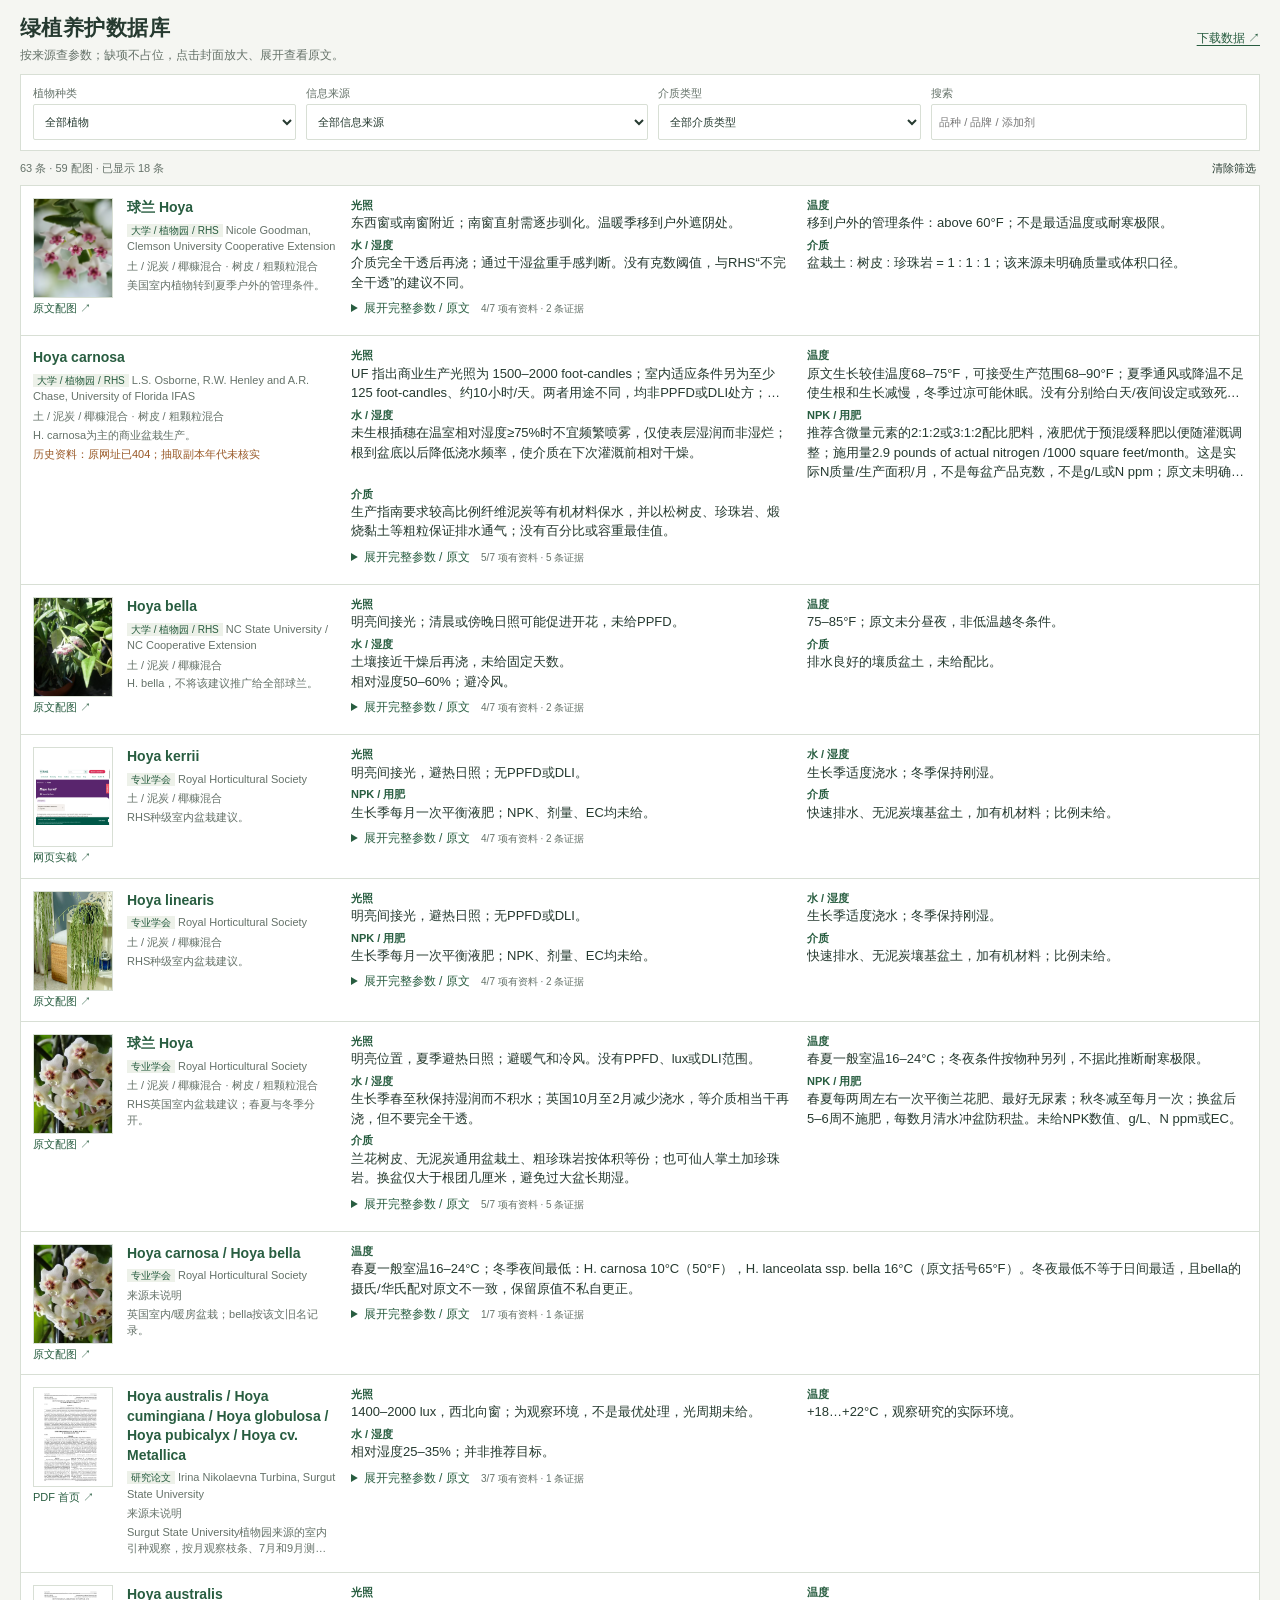
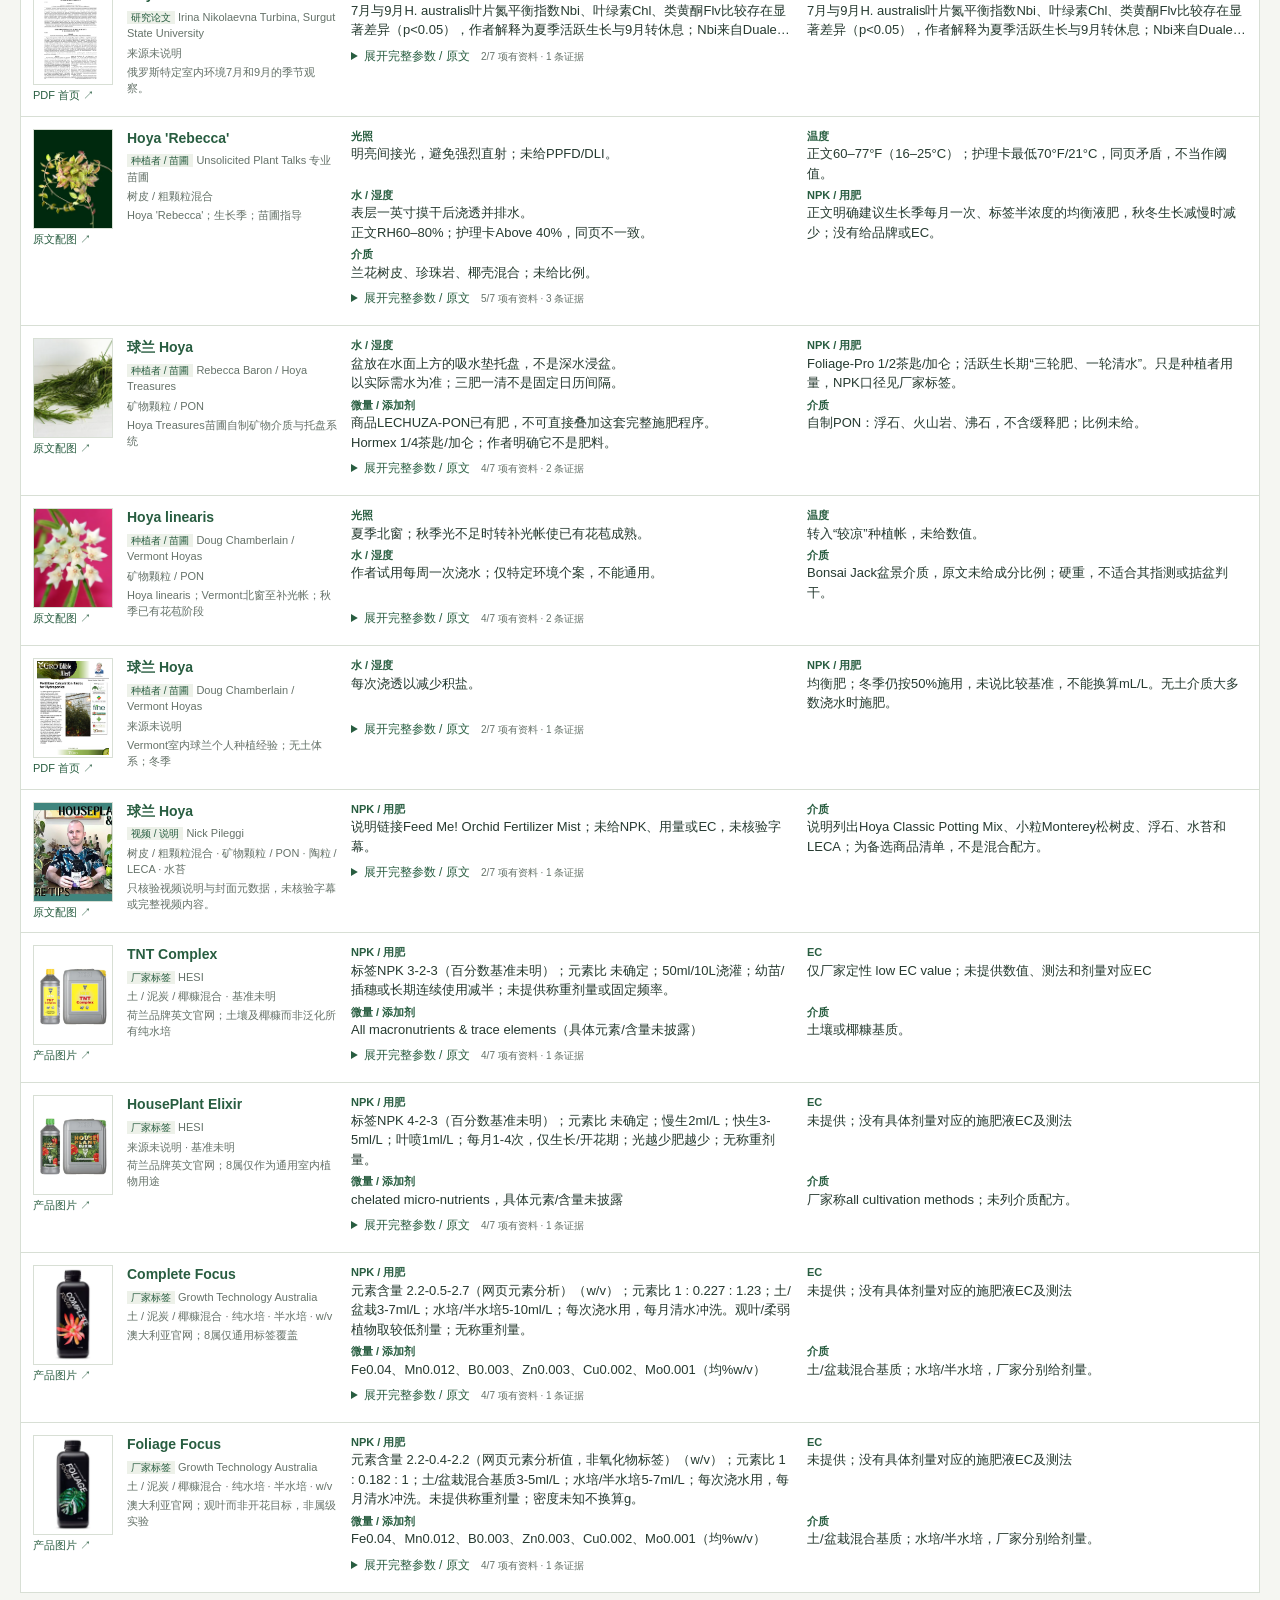
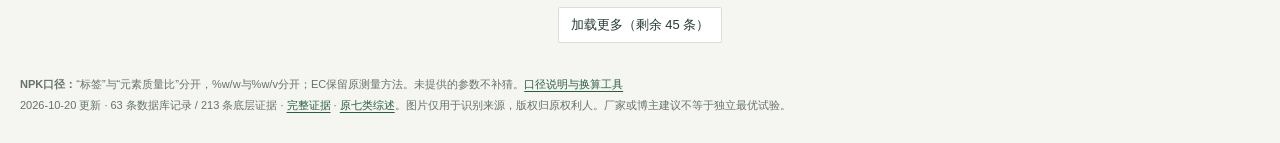
==== commit d0729699: "Compact plant database and add audited care fields and authentic source covers" ====
--- a/green-plants/index.html
+++ b/green-plants/index.html
@@ -1,5 +1,5 @@
 <!doctype html><html lang="zh-CN"><head><meta charset="utf-8"><meta name="viewport" content="width=device-width,initial-scale=1"><title>绿植养护数据库</title><meta name="description" content="按植物、信息来源和介质筛选养护记录：图片、光照、温度、水分、NPK、EC、肥料用量及添加剂。"><link rel="stylesheet" href="database.css"></head><body>
-<header><div><h1>绿植养护数据库</h1><p>同一来源的养护参数放在一起，不同栽培情境分别保留。</p></div><a href="database.json" download>下载数据 ↗</a></header>
+<header><div><h1>绿植养护数据库</h1><p>按来源查参数；缺项不占位，点击封面放大、展开查看原文。</p></div><a href="database.json" download>下载数据 ↗</a></header>
 <main>
 <form id="filters" aria-label="数据库筛选器" onsubmit="return false">
 <label>植物种类<select id="plant" aria-label="植物种类"></select></label>
--- a/green-plants/database.css
+++ b/green-plants/database.css
@@ -1 +1,68 @@
-:root{--bg:#f6f7f3;--paper:#fff;--ink:#263a30;--muted:#657269;--green:#285d40;--line:#d8dfd5;--soft:#edf1e9}*{box-sizing:border-box}body{margin:0;background:var(--bg);color:var(--ink);font:14px/1.65 "Noto Sans CJK SC","Microsoft YaHei",sans-serif}a{color:var(--green);text-underline-offset:3px}a:focus-visible,button:focus-visible,input:focus-visible,select:focus-visible,summary:focus-visible{outline:2px solid var(--green);outline-offset:4px}header,main,footer{max-width:1320px;margin:auto;padding-left:26px;padding-right:26px}header{display:flex;justify-content:space-between;align-items:center;padding-top:20px;padding-bottom:18px}h1{font-size:25px;margin:0;font-weight:600;letter-spacing:.02em}header p{font-size:12px;color:var(--muted);margin:5px 0 0}header>a{font-size:12px;white-space:nowrap;margin-left:15px}#filters{display:grid;grid-template-columns:1fr 1.3fr 1fr 1.3fr;gap:14px;padding:16px;background:var(--paper);border:1px solid var(--line)}#filters label{font-size:12px;color:var(--muted);display:flex;gap:6px;flex-direction:column;min-width:0}input,select,button{font:inherit;color:var(--ink)}input,select{min-width:0;width:100%;height:43px;border:1px solid var(--line);background:var(--paper);padding:8px 10px;border-radius:2px}button{cursor:pointer;min-height:44px;border:1px solid var(--line);background:var(--paper);padding:8px 14px;border-radius:2px}button:hover{border-color:var(--green)}.status{display:flex;justify-content:space-between;align-items:center;font-size:12px;color:var(--muted);padding:8px 0}.status button{border:0;background:transparent;font-size:12px;padding:6px;min-height:40px}.entry{background:var(--paper);border:1px solid var(--line);padding:18px;display:grid;grid-template-columns:150px minmax(0,1fr);gap:20px;margin-bottom:14px}.visual{min-width:0}.cover{width:150px;height:150px;object-fit:cover;display:block;border:1px solid var(--line);background:var(--soft)}.cover.product{object-fit:contain;padding:7px;background:white}.missing{width:150px;height:150px;display:flex;align-items:center;justify-content:center;font-size:11px;color:var(--muted);border:1px solid var(--line);background:var(--bg)}.visual p{font-size:10px;line-height:1.5;color:var(--muted);margin:8px 0 0;overflow-wrap:anywhere}.entry-main{min-width:0}.entry-top{display:flex;justify-content:space-between;gap:12px;align-items:start}.entry h2{font-size:17px;margin:0 0 5px;line-height:1.5;overflow-wrap:anywhere}.entry h2 a{text-decoration:none}.entry h2 a:hover{text-decoration:underline}.origin{font-size:12px;color:var(--muted);margin:0 0 11px;overflow-wrap:anywhere}.origin .kind{background:var(--soft);padding:2px 5px;margin-right:7px;font-size:10px}.origin a{font-weight:600}.visit{font-size:12px;white-space:nowrap;min-height:34px;padding-top:2px}.context{font-size:11px;color:var(--muted);margin:0 0 9px;line-height:1.6}.params{display:grid;grid-template-columns:repeat(3,minmax(0,1fr));gap:12px 22px}.cell{min-width:0}.cell dt{font-size:11px;color:var(--muted);margin-bottom:3px;font-weight:500}.cell dd{font-size:13px;line-height:1.7;margin:0;white-space:pre-line;overflow-wrap:anywhere}.compact .cell dd{display:-webkit-box;-webkit-line-clamp:3;-webkit-box-orient:vertical;overflow:hidden}.cell.npk,.cell.substrate{grid-column:span 2}.cell.unreported dd{color:#899187}.params{margin:0}.entry details{margin-top:10px;border-top:1px solid var(--line)}.entry summary{cursor:pointer;color:var(--green);font-size:12px;min-height:40px;padding:10px 0 0}.entry:has(details[open]) .compact{display:none}.entry details[open] summary{padding-bottom:13px}.entry .full .params{padding-bottom:16px}.notes{font-size:12px;color:var(--muted);border-top:1px solid var(--line);padding-top:12px}.notes p{margin:6px 0}.original{padding-top:12px;margin-top:12px;border-top:1px solid var(--line)}.original h3{font-size:13px;margin:0 0 5px}.original p{font-size:12px;margin:5px 0;overflow-wrap:anywhere}.quote{font-size:11px;line-height:1.7;background:var(--soft);padding:9px 12px;margin:8px 0;overflow-wrap:anywhere}.full .label{font-size:12px;margin:8px 0 14px}.empty{padding:50px;text-align:center;color:var(--muted);border:1px solid var(--line);background:white}#more{display:block;margin:22px auto;min-width:180px}footer{font-size:11px;color:var(--muted);padding-top:10px;padding-bottom:25px}footer p{margin:7px 0}footer strong{font-weight:500;color:var(--ink)}[hidden]{display:none!important}@media(max-width:900px){header,main,footer{padding-left:18px;padding-right:18px}#filters{grid-template-columns:1fr 1fr;gap:10px}.entry{grid-template-columns:110px minmax(0,1fr);gap:16px}.cover,.missing{width:110px;height:120px}.params{gap:12px 15px}.entry h2{font-size:16px}}@media(max-width:620px){header{padding-top:16px;padding-bottom:14px}h1{font-size:22px}header p{font-size:11px;max-width:260px}header>a{font-size:11px}#filters{padding:12px;gap:9px}#filters label{font-size:11px;gap:4px}.entry{padding:13px;grid-template-columns:78px minmax(0,1fr);gap:12px}.cover,.missing{width:78px;height:90px}.missing{font-size:9px}.visual p{font-size:10px}.entry-main{display:contents}.entry-top{grid-column:2;grid-row:1;display:block}.entry h2{font-size:15px}.origin{font-size:11px;margin-bottom:6px}.visit{font-size:11px;display:inline-block}.visual{grid-row:1}.context,.compact,.entry details{grid-column:1/-1}.context{margin:0}.params{grid-template-columns:1fr 1fr;gap:12px 15px}.cell.npk,.cell.substrate{grid-column:span 2}.cell.water{grid-column:span 2}.cell.ec,.cell.additives{grid-column:auto}.cell dt{font-size:10px}.cell dd{font-size:12px}.compact .cell dd{-webkit-line-clamp:3}.entry details{margin-top:0}.status{font-size:11px}.entry .full .params{grid-template-columns:1fr 1fr}footer{font-size:10px}.origin .kind{font-size:9px}.entry-top .visit{min-height:36px}.entry summary{min-height:44px}}@media print{body{background:white}.entry{break-inside:avoid}.compact .cell dd{display:block;overflow:visible}header a,#filters,.status button,#more{display:none}.cell dd{font-size:12pt}}
+:root{--bg:#f5f6f2;--paper:#fff;--ink:#263a30;--muted:#657269;--green:#285d40;--line:#d8dfd5;--soft:#edf1e9}
+*{box-sizing:border-box}
+body{margin:0;background:var(--bg);color:var(--ink);font:13px/1.5 "Noto Sans CJK SC","Microsoft YaHei",sans-serif}
+a{color:var(--green);text-underline-offset:3px}
+a:focus-visible,button:focus-visible,input:focus-visible,select:focus-visible,summary:focus-visible{outline:2px solid var(--green);outline-offset:3px}
+header,main,footer{max-width:1440px;margin:auto;padding-inline:20px}
+header{display:flex;justify-content:space-between;align-items:center;padding-block:12px 10px}
+h1{font-size:21px;margin:0;font-weight:650;letter-spacing:.02em}
+header p{font-size:12px;color:var(--muted);margin:2px 0 0}
+header>a{font-size:12px;white-space:nowrap;margin-left:10px}
+#filters{display:grid;grid-template-columns:1fr 1.3fr 1fr 1.2fr;gap:10px;padding:10px 12px;background:var(--paper);border:1px solid var(--line)}
+#filters label{font-size:11px;color:var(--muted);display:flex;gap:3px;flex-direction:column;min-width:0}
+input,select,button{font:inherit;color:var(--ink)}
+input,select{min-width:0;width:100%;height:36px;border:1px solid var(--line);background:var(--paper);padding:5px 7px;border-radius:2px}
+button{cursor:pointer;min-height:36px;border:1px solid var(--line);background:var(--paper);padding:5px 12px;border-radius:2px}
+button:hover{border-color:var(--green)}
+.status{display:flex;justify-content:space-between;align-items:center;font-size:11px;color:var(--muted);height:34px}
+.status button{border:0;background:transparent;font-size:11px;padding:4px;min-height:32px}
+#entries{border:1px solid var(--line);background:var(--paper)}
+.entry{padding:12px;display:grid;grid-template-columns:80px 210px minmax(0,1fr);column-gap:14px;align-items:start;border-bottom:1px solid var(--line);scroll-margin-top:10px}
+.entry:last-child{border-bottom:0}
+.entry:hover{background:#fcfdf9}
+.entry.no-image{grid-template-columns:304px minmax(0,1fr)}
+.visual{min-width:0}
+.cover{width:80px;height:100px;object-fit:cover;display:block;border:1px solid var(--line);background:#fafbf8}
+.cover.product,.cover.document{object-fit:contain;background:#fff;padding:2px}
+.visual small{display:block;font-size:11px;line-height:1.4;margin-top:3px}
+.visual small a{color:var(--green);text-decoration:none}
+.entry-top,.entry-main{min-width:0}
+.entry h2{font-size:14px;font-weight:650;line-height:1.4;margin:0 0 4px;overflow-wrap:anywhere}
+.entry h2 a{text-decoration:none}
+.entry h2 a:hover{text-decoration:underline}
+.origin{font-size:11px;line-height:1.5;margin:0 0 4px;overflow-wrap:anywhere}
+.origin a{color:var(--muted);text-decoration:none}
+.kind{font-size:10px;background:var(--soft);padding:1px 4px;color:var(--green);white-space:nowrap}
+.context,.scope-tag,.source-warning{font-size:11px;color:var(--muted);line-height:1.45;margin:3px 0;overflow-wrap:anywhere}
+.scope-tag{display:-webkit-box;-webkit-line-clamp:2;-webkit-box-orient:vertical;overflow:hidden}
+.source-warning{color:#995927}
+.params{margin:0;display:grid;grid-template-columns:repeat(2,minmax(0,1fr));gap:5px 16px}
+.cell{min-width:0}
+.cell dt{font-weight:650;font-size:11px;color:var(--green);line-height:1.4}
+.cell dd{margin:0;font-size:13px;line-height:1.5;white-space:pre-line;overflow-wrap:anywhere}
+.compact .cell dd{display:-webkit-box;-webkit-line-clamp:2;-webkit-box-orient:vertical;overflow:hidden}
+.compact .cell:only-child{grid-column:1/-1}
+.compact .cell.npk dd,.compact .cell.ec dd{-webkit-line-clamp:3}
+.unreported{color:var(--muted)}
+details{margin-top:7px;font-size:12px}
+summary{cursor:pointer;color:var(--green);line-height:1.6;min-height:24px;list-style-position:inside}
+summary span{color:var(--muted);font-size:10px;margin-left:8px}
+details[open] summary{margin-bottom:9px}
+.full{padding:10px 12px;background:var(--bg);border-left:2px solid #9db294}
+.full .params{gap:12px 20px}
+.full .cell dd{display:block;-webkit-line-clamp:none;font-size:13px}
+.full p{margin:8px 0;overflow-wrap:anywhere}
+.label{padding:8px 0;border-block:1px solid var(--line)}
+.notes{font-size:12px;color:#6e6145}
+.original{border-top:1px solid var(--line);padding-top:8px;margin-top:10px}
+.original h3{font-size:13px;margin:0}
+.original .quote{font-size:11px;line-height:1.5;border-left:2px solid var(--line);margin:8px 0;padding-left:10px;color:var(--muted);overflow-wrap:anywhere}
+.empty{padding:28px;color:var(--muted)}
+#more{display:block;margin:14px auto}
+#more[hidden]{display:none}
+footer{font-size:11px;color:var(--muted);padding-block:14px 24px}
+footer p{margin:5px 0}
+@media(min-width:1360px){.entry{grid-template-columns:80px 230px minmax(0,1fr)}.entry.no-image{grid-template-columns:324px minmax(0,1fr)}}
+@media(max-width:950px){header,main,footer{padding-inline:14px}.entry{grid-template-columns:66px 180px minmax(0,1fr);column-gap:10px}.entry.no-image{grid-template-columns:256px minmax(0,1fr)}.cover{width:66px;height:86px}.params{column-gap:10px}.cell dd{font-size:12px}}
+@media(max-width:680px){header,main,footer{padding-inline:10px}header{padding-block:10px}h1{font-size:19px}header p{font-size:11px;max-width:260px}header>a{font-size:11px}#filters{grid-template-columns:1fr 1fr;gap:7px;padding:8px}input,select{height:39px;font-size:13px}.status{height:34px}.entry{grid-template-columns:60px minmax(0,1fr);gap:8px 10px;padding:10px}.entry.no-image{grid-template-columns:minmax(0,1fr)}.cover{width:60px;height:74px}.visual small{font-size:10px}.entry h2{font-size:14px;margin-bottom:2px}.origin{margin-bottom:2px}.context,.scope-tag{margin:2px 0;font-size:10px}.scope-tag{-webkit-line-clamp:1}.entry-main{grid-column:1/-1}.params{gap:5px 12px}.cell dt{font-size:10px}.cell dd{font-size:12px;line-height:1.5}.compact .cell dd{-webkit-line-clamp:2}.compact .cell.npk dd,.compact .cell.ec dd{-webkit-line-clamp:3}summary{min-height:30px;display:flex;align-items:center;flex-wrap:wrap;font-size:11px;gap:4px}summary:before{content:'▸';margin-right:3px}details[open]>summary:before{content:'▾'}summary span{margin-left:0;font-size:10px}.full{padding:9px}.full .params{grid-template-columns:1fr}footer{font-size:10px}}
+@media print{body{background:white}.entry{break-inside:avoid}.compact .cell dd{display:block;overflow:visible}header a,#filters,.status button,#more{display:none}}
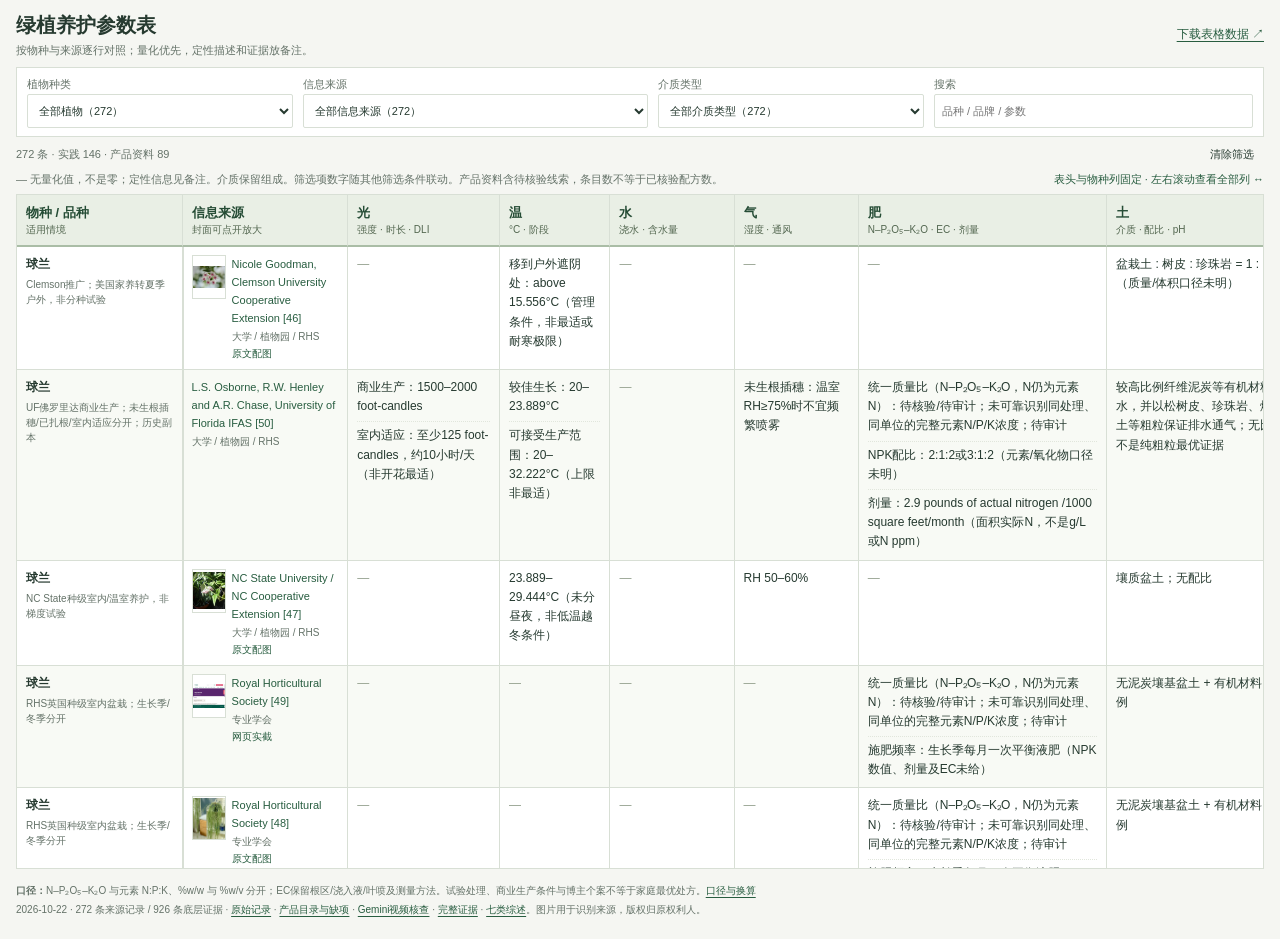
==== commit 49b3860c: "Expand plant care evidence and fertilizer labels; audit supplied video claims" ====
--- a/green-plants/index.html
+++ b/green-plants/index.html
@@ -1,14 +1,17 @@
-<!doctype html><html lang="zh-CN"><head><meta charset="utf-8"><meta name="viewport" content="width=device-width,initial-scale=1"><title>绿植养护数据库</title><meta name="description" content="按植物、信息来源和介质筛选养护记录：图片、光照、温度、水分、NPK、EC、肥料用量及添加剂。"><link rel="stylesheet" href="database.css"></head><body>
-<header><div><h1>绿植养护数据库</h1><p>按来源查参数；缺项不占位，点击封面放大、展开查看原文。</p></div><a href="database.json" download>下载数据 ↗</a></header>
+<!doctype html><html lang="zh-CN"><head><meta charset="utf-8"><meta name="viewport" content="width=device-width,initial-scale=1"><title>绿植养护参数表</title><meta name="description" content="按物种和来源对照光、温、水、气、肥、土；量化值优先，保留EC方法与NPK口径。"><link rel="stylesheet" href="database.css"></head><body>
+<header><div><h1>绿植养护参数表</h1><p>按物种与来源逐行对照；量化优先，定性描述和证据放备注。</p></div><a href="table-cells.json" download>下载表格数据 ↗</a></header>
 <main>
 <form id="filters" aria-label="数据库筛选器" onsubmit="return false">
 <label>植物种类<select id="plant" aria-label="植物种类"></select></label>
 <label>信息来源<select id="source" aria-label="信息来源"></select></label>
 <label>介质类型<select id="medium" aria-label="介质类型"></select></label>
-<label class="search">搜索<input id="search" type="search" placeholder="品种 / 品牌 / 添加剂" autocomplete="off"></label>
+<label>搜索<input id="search" type="search" placeholder="品种 / 品牌 / 参数" autocomplete="off"></label>
 </form>
 <div class="status"><span id="count" aria-live="polite">读取数据库…</span><button id="reset">清除筛选</button></div>
-<div id="entries"></div><button id="more" hidden>加载更多</button>
+<p class="legend">— 无量化值，不是零；定性信息见备注。介质保留组成。筛选项数字随其他筛选条件联动。产品资料含待核验线索，条目数不等于已核验配方数。<span class="scroll-hint">表头与物种列固定 · 左右滚动查看全部列 ↔</span></p>
+<div class="table-wrap" tabindex="0" role="region" aria-label="可横向与纵向滚动的养护参数表"><table><caption>按物种和信息来源列出的量化养护参数，缺少量化值用破折号标记。</caption><colgroup><col class="species"><col class="source"><col class="light"><col class="temperature"><col class="water"><col class="air"><col class="fertilizer"><col class="substrate"><col class="remark"></colgroup><thead><tr><th scope="col">物种 / 品种<small>适用情境</small></th><th scope="col">信息来源<small>封面可点开放大</small></th><th scope="col">光<small>强度 · 时长 · DLI</small></th><th scope="col">温<small>°C · 阶段</small></th><th scope="col">水<small>浇水 · 含水量</small></th><th scope="col">气<small>湿度 · 通风</small></th><th scope="col">肥<small>N–P₂O₅–K₂O · EC · 剂量</small></th><th scope="col">土<small>介质 · 配比 · pH</small></th><th scope="col">备注</th></tr></thead><tbody id="entries"></tbody></table></div>
 <noscript>请启用JavaScript使用筛选器，或阅读<a href="evidence.md">完整资料与来源</a>。</noscript>
-</main><footer><p><strong>NPK口径：</strong>“标签”与“元素质量比”分开，%w/w与%w/v分开；EC保留原测量方法。未提供的参数不补猜。<a href="reference.html#reading">口径说明与换算工具</a></p><p><span id="total"></span> · <a href="evidence.md" download>完整证据</a> · <a href="v1.html">原七类综述</a>。图片仅用于识别来源，版权归原权利人。厂家或博主建议不等于独立最优试验。</p></footer>
-<script src="database-data.js"></script><script src="database.js"></script></body></html>
+</main>
+<dialog id="detail" aria-labelledby="detail-title"><div class="dialog-head"><h2 id="detail-title">备注与原始参数</h2><button id="detail-close" aria-label="关闭备注">关闭 ×</button></div><div id="detail-content"></div></dialog>
+<footer><p><strong>口径：</strong>N–P₂O₅–K₂O 与元素 N:P:K、%w/w 与 %w/v 分开；EC保留根区/浇入液/叶喷及测量方法。试验处理、商业生产条件与博主个案不等于家庭最优处方。<a href="reference.html#reading">口径与换算</a></p><p><span id="total"></span> · <a href="database.json" download>原始记录</a> · <a href="catalog.html">产品目录与缺项</a> · <a href="video-audit.html">Gemini视频核查</a> · <a href="evidence.md" download>完整证据</a> · <a href="v1.html">七类综述</a>。图片用于识别来源，版权归原权利人。</p></footer>
+<script src="database-data.js"></script><script src="table-data.js"></script><script src="database.js"></script></body></html>
--- a/green-plants/database.css
+++ b/green-plants/database.css
@@ -1,68 +1,9 @@
-:root{--bg:#f5f6f2;--paper:#fff;--ink:#263a30;--muted:#657269;--green:#285d40;--line:#d8dfd5;--soft:#edf1e9}
-*{box-sizing:border-box}
-body{margin:0;background:var(--bg);color:var(--ink);font:13px/1.5 "Noto Sans CJK SC","Microsoft YaHei",sans-serif}
-a{color:var(--green);text-underline-offset:3px}
-a:focus-visible,button:focus-visible,input:focus-visible,select:focus-visible,summary:focus-visible{outline:2px solid var(--green);outline-offset:3px}
-header,main,footer{max-width:1440px;margin:auto;padding-inline:20px}
-header{display:flex;justify-content:space-between;align-items:center;padding-block:12px 10px}
-h1{font-size:21px;margin:0;font-weight:650;letter-spacing:.02em}
-header p{font-size:12px;color:var(--muted);margin:2px 0 0}
-header>a{font-size:12px;white-space:nowrap;margin-left:10px}
-#filters{display:grid;grid-template-columns:1fr 1.3fr 1fr 1.2fr;gap:10px;padding:10px 12px;background:var(--paper);border:1px solid var(--line)}
-#filters label{font-size:11px;color:var(--muted);display:flex;gap:3px;flex-direction:column;min-width:0}
-input,select,button{font:inherit;color:var(--ink)}
-input,select{min-width:0;width:100%;height:36px;border:1px solid var(--line);background:var(--paper);padding:5px 7px;border-radius:2px}
-button{cursor:pointer;min-height:36px;border:1px solid var(--line);background:var(--paper);padding:5px 12px;border-radius:2px}
-button:hover{border-color:var(--green)}
-.status{display:flex;justify-content:space-between;align-items:center;font-size:11px;color:var(--muted);height:34px}
-.status button{border:0;background:transparent;font-size:11px;padding:4px;min-height:32px}
-#entries{border:1px solid var(--line);background:var(--paper)}
-.entry{padding:12px;display:grid;grid-template-columns:80px 210px minmax(0,1fr);column-gap:14px;align-items:start;border-bottom:1px solid var(--line);scroll-margin-top:10px}
-.entry:last-child{border-bottom:0}
-.entry:hover{background:#fcfdf9}
-.entry.no-image{grid-template-columns:304px minmax(0,1fr)}
-.visual{min-width:0}
-.cover{width:80px;height:100px;object-fit:cover;display:block;border:1px solid var(--line);background:#fafbf8}
-.cover.product,.cover.document{object-fit:contain;background:#fff;padding:2px}
-.visual small{display:block;font-size:11px;line-height:1.4;margin-top:3px}
-.visual small a{color:var(--green);text-decoration:none}
-.entry-top,.entry-main{min-width:0}
-.entry h2{font-size:14px;font-weight:650;line-height:1.4;margin:0 0 4px;overflow-wrap:anywhere}
-.entry h2 a{text-decoration:none}
-.entry h2 a:hover{text-decoration:underline}
-.origin{font-size:11px;line-height:1.5;margin:0 0 4px;overflow-wrap:anywhere}
-.origin a{color:var(--muted);text-decoration:none}
-.kind{font-size:10px;background:var(--soft);padding:1px 4px;color:var(--green);white-space:nowrap}
-.context,.scope-tag,.source-warning{font-size:11px;color:var(--muted);line-height:1.45;margin:3px 0;overflow-wrap:anywhere}
-.scope-tag{display:-webkit-box;-webkit-line-clamp:2;-webkit-box-orient:vertical;overflow:hidden}
-.source-warning{color:#995927}
-.params{margin:0;display:grid;grid-template-columns:repeat(2,minmax(0,1fr));gap:5px 16px}
-.cell{min-width:0}
-.cell dt{font-weight:650;font-size:11px;color:var(--green);line-height:1.4}
-.cell dd{margin:0;font-size:13px;line-height:1.5;white-space:pre-line;overflow-wrap:anywhere}
-.compact .cell dd{display:-webkit-box;-webkit-line-clamp:2;-webkit-box-orient:vertical;overflow:hidden}
-.compact .cell:only-child{grid-column:1/-1}
-.compact .cell.npk dd,.compact .cell.ec dd{-webkit-line-clamp:3}
-.unreported{color:var(--muted)}
-details{margin-top:7px;font-size:12px}
-summary{cursor:pointer;color:var(--green);line-height:1.6;min-height:24px;list-style-position:inside}
-summary span{color:var(--muted);font-size:10px;margin-left:8px}
-details[open] summary{margin-bottom:9px}
-.full{padding:10px 12px;background:var(--bg);border-left:2px solid #9db294}
-.full .params{gap:12px 20px}
-.full .cell dd{display:block;-webkit-line-clamp:none;font-size:13px}
-.full p{margin:8px 0;overflow-wrap:anywhere}
-.label{padding:8px 0;border-block:1px solid var(--line)}
-.notes{font-size:12px;color:#6e6145}
-.original{border-top:1px solid var(--line);padding-top:8px;margin-top:10px}
-.original h3{font-size:13px;margin:0}
-.original .quote{font-size:11px;line-height:1.5;border-left:2px solid var(--line);margin:8px 0;padding-left:10px;color:var(--muted);overflow-wrap:anywhere}
-.empty{padding:28px;color:var(--muted)}
-#more{display:block;margin:14px auto}
-#more[hidden]{display:none}
-footer{font-size:11px;color:var(--muted);padding-block:14px 24px}
-footer p{margin:5px 0}
-@media(min-width:1360px){.entry{grid-template-columns:80px 230px minmax(0,1fr)}.entry.no-image{grid-template-columns:324px minmax(0,1fr)}}
-@media(max-width:950px){header,main,footer{padding-inline:14px}.entry{grid-template-columns:66px 180px minmax(0,1fr);column-gap:10px}.entry.no-image{grid-template-columns:256px minmax(0,1fr)}.cover{width:66px;height:86px}.params{column-gap:10px}.cell dd{font-size:12px}}
-@media(max-width:680px){header,main,footer{padding-inline:10px}header{padding-block:10px}h1{font-size:19px}header p{font-size:11px;max-width:260px}header>a{font-size:11px}#filters{grid-template-columns:1fr 1fr;gap:7px;padding:8px}input,select{height:39px;font-size:13px}.status{height:34px}.entry{grid-template-columns:60px minmax(0,1fr);gap:8px 10px;padding:10px}.entry.no-image{grid-template-columns:minmax(0,1fr)}.cover{width:60px;height:74px}.visual small{font-size:10px}.entry h2{font-size:14px;margin-bottom:2px}.origin{margin-bottom:2px}.context,.scope-tag{margin:2px 0;font-size:10px}.scope-tag{-webkit-line-clamp:1}.entry-main{grid-column:1/-1}.params{gap:5px 12px}.cell dt{font-size:10px}.cell dd{font-size:12px;line-height:1.5}.compact .cell dd{-webkit-line-clamp:2}.compact .cell.npk dd,.compact .cell.ec dd{-webkit-line-clamp:3}summary{min-height:30px;display:flex;align-items:center;flex-wrap:wrap;font-size:11px;gap:4px}summary:before{content:'▸';margin-right:3px}details[open]>summary:before{content:'▾'}summary span{margin-left:0;font-size:10px}.full{padding:9px}.full .params{grid-template-columns:1fr}footer{font-size:10px}}
-@media print{body{background:white}.entry{break-inside:avoid}.compact .cell dd{display:block;overflow:visible}header a,#filters,.status button,#more{display:none}}
+:root{--bg:#f5f6f2;--paper:#fff;--ink:#263a30;--muted:#647268;--green:#285d40;--line:#d8dfd5;--soft:#eef2eb}
+*{box-sizing:border-box}body{margin:0;background:var(--bg);color:var(--ink);font:12px/1.5 "Noto Sans CJK SC","Microsoft YaHei",sans-serif}a{color:var(--green);text-underline-offset:3px}a:focus-visible,button:focus-visible,input:focus-visible,select:focus-visible,.table-wrap:focus-visible{outline:2px solid var(--green);outline-offset:2px}
+header,main,footer{max-width:1920px;margin:auto;padding-inline:16px}header{display:flex;justify-content:space-between;align-items:center;padding-block:10px 8px;gap:12px}h1{font-size:20px;margin:0;font-weight:650}header p{margin:2px 0 0;color:var(--muted);font-size:11px}header>a{white-space:nowrap;font-size:12px}#filters{display:grid;grid-template-columns:1fr 1.3fr 1fr 1.2fr;gap:10px;padding:8px 10px;border:1px solid var(--line);background:var(--paper)}#filters label{min-width:0;display:flex;flex-direction:column;gap:2px;color:var(--muted);font-size:11px}input,select,button{font:inherit;color:var(--ink)}input,select{min-width:0;width:100%;height:34px;padding:4px 7px;border:1px solid var(--line);background:white;border-radius:2px}button{cursor:pointer;border:1px solid var(--line);background:white;border-radius:2px;padding:5px 10px;min-height:34px}button:hover{border-color:var(--green)}.status{min-height:34px;display:flex;align-items:center;justify-content:space-between;gap:12px;color:var(--muted);font-size:11px}.status button{border:0;background:transparent;font-size:11px}.legend{color:var(--muted);font-size:11px;margin:0 0 6px}.scroll-hint{float:right;color:var(--green)}
+.table-wrap{overflow:auto;max-height:calc(100dvh - 225px);min-height:320px;border:1px solid var(--line);background:white;overscroll-behavior:contain;scrollbar-color:#a7b7a5 #edf1e9;scrollbar-width:auto;position:relative}table{width:100%;min-width:1380px;table-layout:fixed;border-collapse:separate;border-spacing:0}caption{position:absolute;width:1px;height:1px;clip-path:inset(50%);overflow:hidden}col.species{width:12%}col.source{width:12%}col.light{width:11%}col.temperature{width:8%}col.water{width:9%}col.air{width:9%}col.fertilizer{width:18%}col.substrate{width:15%}col.remark{width:6%}
+th,td{padding:8px 9px;text-align:left;vertical-align:top;border-right:1px solid var(--line);border-bottom:1px solid var(--line);overflow-wrap:anywhere;font-weight:400}thead th{position:sticky;top:0;z-index:3;background:#e9efe5;color:#254c35;font-size:13px;font-weight:650;border-bottom:2px solid #aabda6;white-space:nowrap}thead small{display:block;font-size:10px;font-weight:400;color:#52664f}th:last-child,td:last-child{border-right:0}tbody tr:last-child>*{border-bottom:0}tbody tr:nth-child(even)>*{background:#f8faf5}tbody tr:nth-child(odd)>*{background:#fff}tbody tr:hover>*{background:#f0f5eb}th.species{position:sticky;left:0;z-index:2;box-shadow:1px 0 0 var(--line)}thead th:first-child{left:0;z-index:4}th.species strong{display:block;font-size:12px;font-weight:650;line-height:1.5}th.species small{display:block;color:var(--muted);font-size:10px;margin-top:4px;line-height:1.5}.product-name{display:block;margin:4px 0;font-size:12px;font-weight:600;color:#415d46}.source-inner{display:flex;gap:6px;align-items:flex-start}.source-inner>div{min-width:0}.source a{font-size:11px;text-decoration:none}.source a:hover{text-decoration:underline}.source small{display:block;color:var(--muted);font-size:10px;margin-top:2px}.thumb{flex:0 0 34px}.thumb img{display:block;width:34px;height:44px;object-fit:contain;border:1px solid var(--line);background:white}.source small a{font-size:10px}.measure{font-variant-numeric:tabular-nums;font-size:12px;line-height:1.6}.measure ul{list-style:none;margin:0;padding:0}.measure li+li{margin-top:5px;padding-top:4px;border-top:1px dotted #e1e6dc}.missing-value{color:#95a18f}.open-notes{padding:4px 0;min-height:44px;border:0;background:transparent;color:var(--green);text-align:left;font-size:11px;white-space:nowrap}.open-notes span{display:block;font-size:10px;color:var(--muted)}.remark .warning{display:block;font-size:10px}.warning{color:#865327}.empty{padding:24px;color:var(--muted)}
+dialog{width:min(900px,calc(100vw - 28px));max-height:88dvh;padding:0 22px 22px;border:1px solid #a9bba4;border-radius:4px;background:#fff;color:var(--ink);box-shadow:0 12px 50px #0003;overscroll-behavior:contain}dialog::backdrop{background:#18261c80}.dialog-head{display:flex;align-items:center;justify-content:space-between;gap:16px;position:sticky;top:0;background:#fff;border-bottom:1px solid var(--line);padding:12px 0;z-index:1}.dialog-head h2{font-size:17px;margin:0}.dialog-head button{min-width:54px;min-height:44px;flex-shrink:0}#detail-content{font-size:13px;overflow-wrap:anywhere}#detail-content h3{font-size:14px;border-bottom:1px solid var(--line);padding-bottom:6px;margin-top:22px}.note-list{padding-left:20px}.note-list li{margin-block:5px}.full-fields{margin:0;display:grid;grid-template-columns:1fr 1fr;gap:12px 20px}.full-fields dt{font-weight:650;color:var(--green);font-size:12px}.full-fields dd{margin:3px 0 0;white-space:pre-line}.original{border-top:1px solid var(--line);padding-top:10px;margin-top:12px}.original h4{font-size:13px;margin:0}.original blockquote{margin:8px 0;padding-left:10px;border-left:2px solid var(--line);font-size:11px;color:var(--muted)}footer{padding-block:10px 18px;font-size:10px;color:var(--muted)}footer p{margin:4px 0}
+@media(max-width:700px){header,main,footer{padding-inline:8px}h1{font-size:18px}header p{max-width:260px}header>a{font-size:11px}#filters{grid-template-columns:1fr 1fr;gap:6px;padding:7px}input,select{height:44px;font-size:12px}.status button{min-height:44px}.legend{font-size:10px}.scroll-hint{float:none;display:block}.table-wrap{max-height:calc(100dvh - 295px);min-height:300px}table{width:1110px;min-width:1110px}col.species{width:92px}col.source{width:126px}col.light{width:130px}col.temperature{width:110px}col.water{width:116px}col.air{width:116px}col.fertilizer{width:180px}col.substrate{width:160px}col.remark{width:80px}th.species small{display:-webkit-box;-webkit-line-clamp:2;-webkit-box-orient:vertical;overflow:hidden}.full-fields{grid-template-columns:1fr}dialog{padding:0 14px 18px;width:calc(100vw - 16px)}.dialog-head h2{font-size:15px}}
+.analysis-json{margin:0;white-space:pre-wrap;overflow-wrap:anywhere;font:11px/1.6 monospace}.product-label>div:last-child{grid-column:1/-1}
+@media print{#filters,.status button,.scroll-hint,.remark,header>a{display:none}.table-wrap{overflow:visible;max-height:none;border:0}table{min-width:0;font-size:9px}thead th,th.species{position:static}th,td{padding:4px}.measure{font-size:9px}body{background:white}@page{size:A3 landscape;margin:10mm}}
